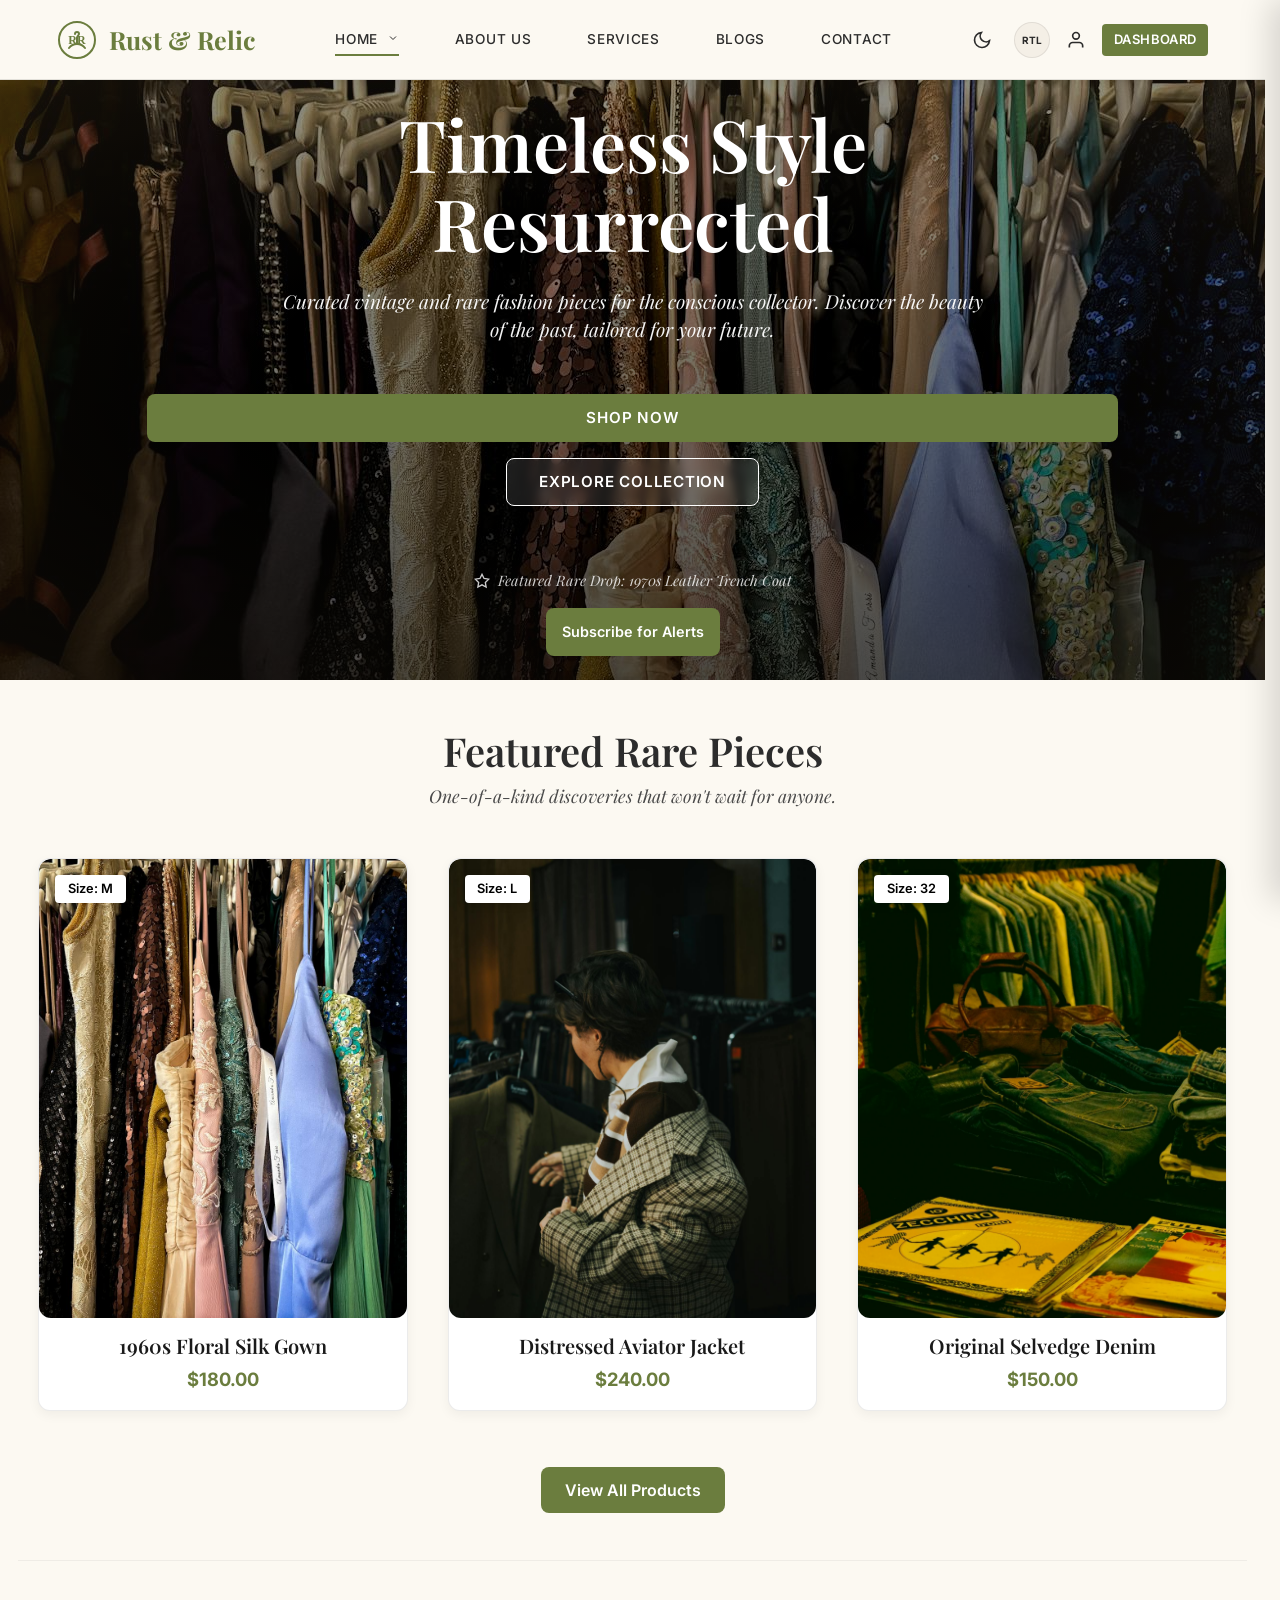
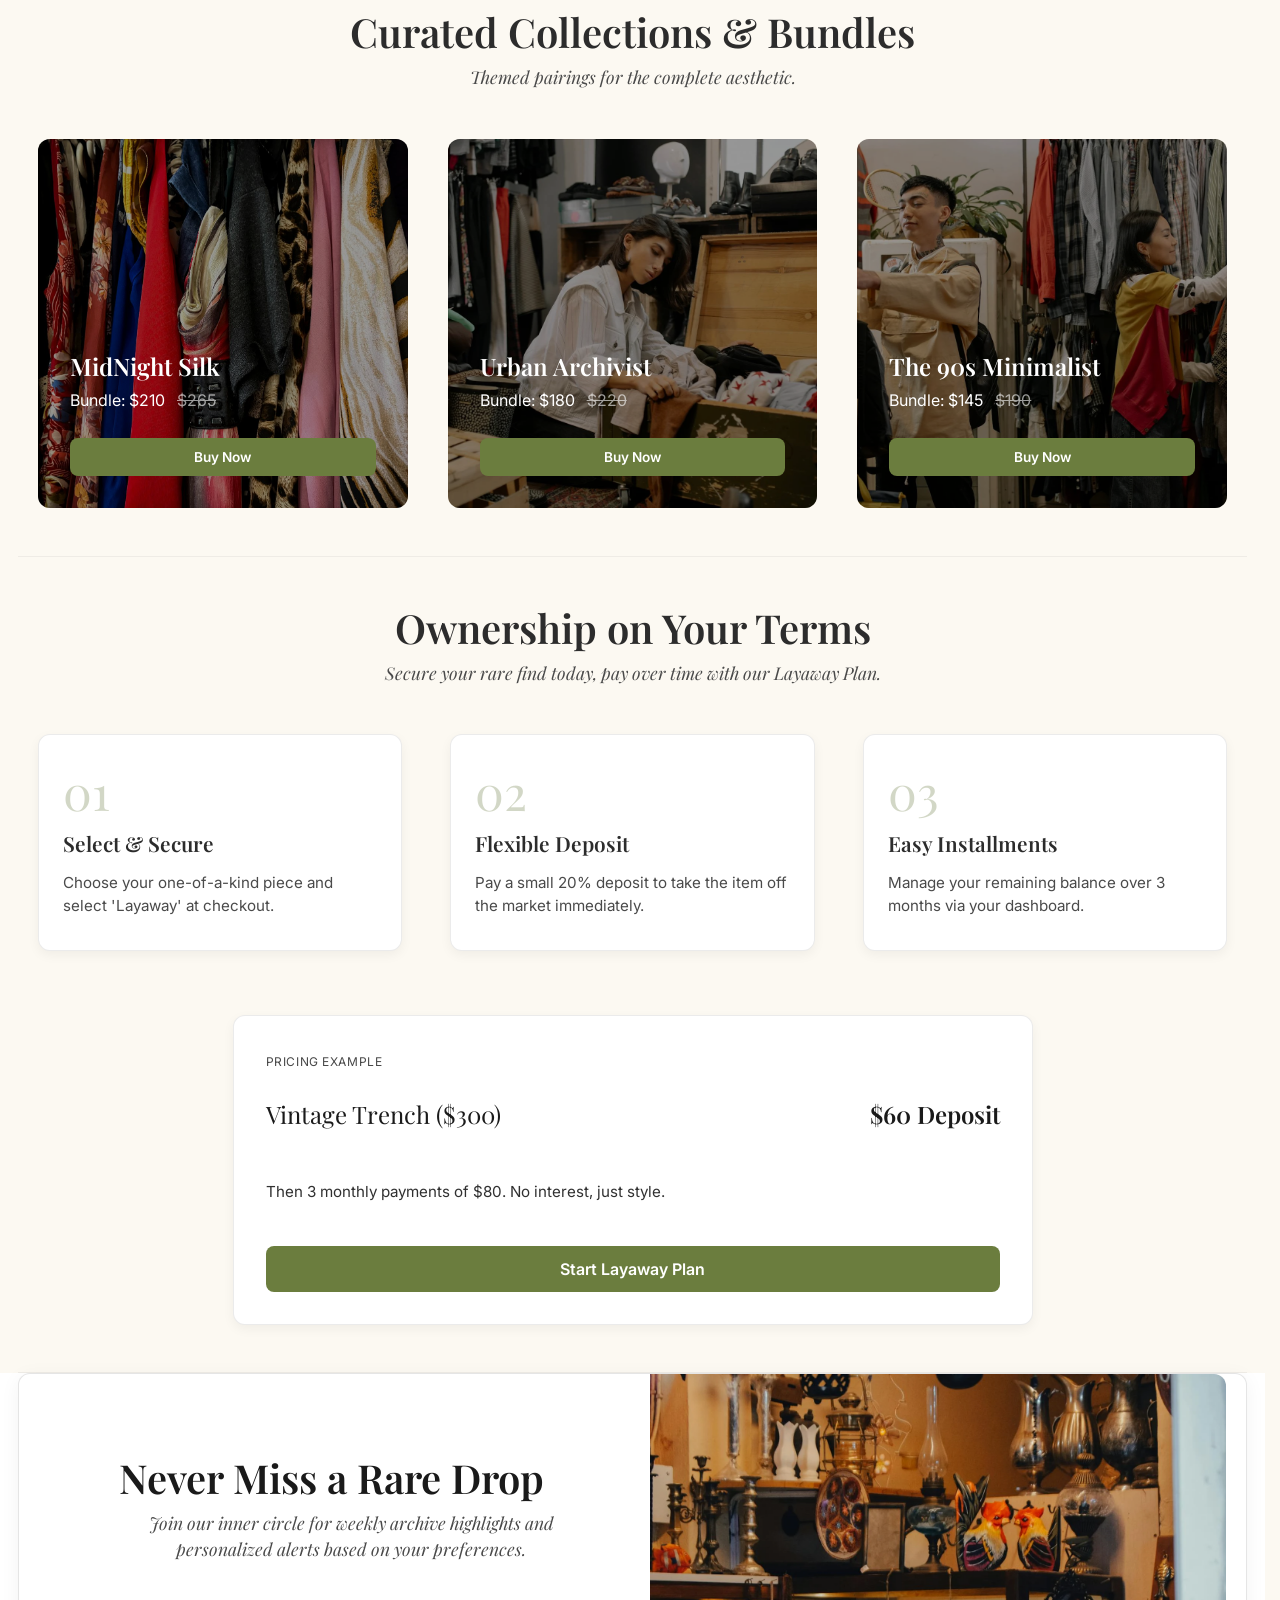
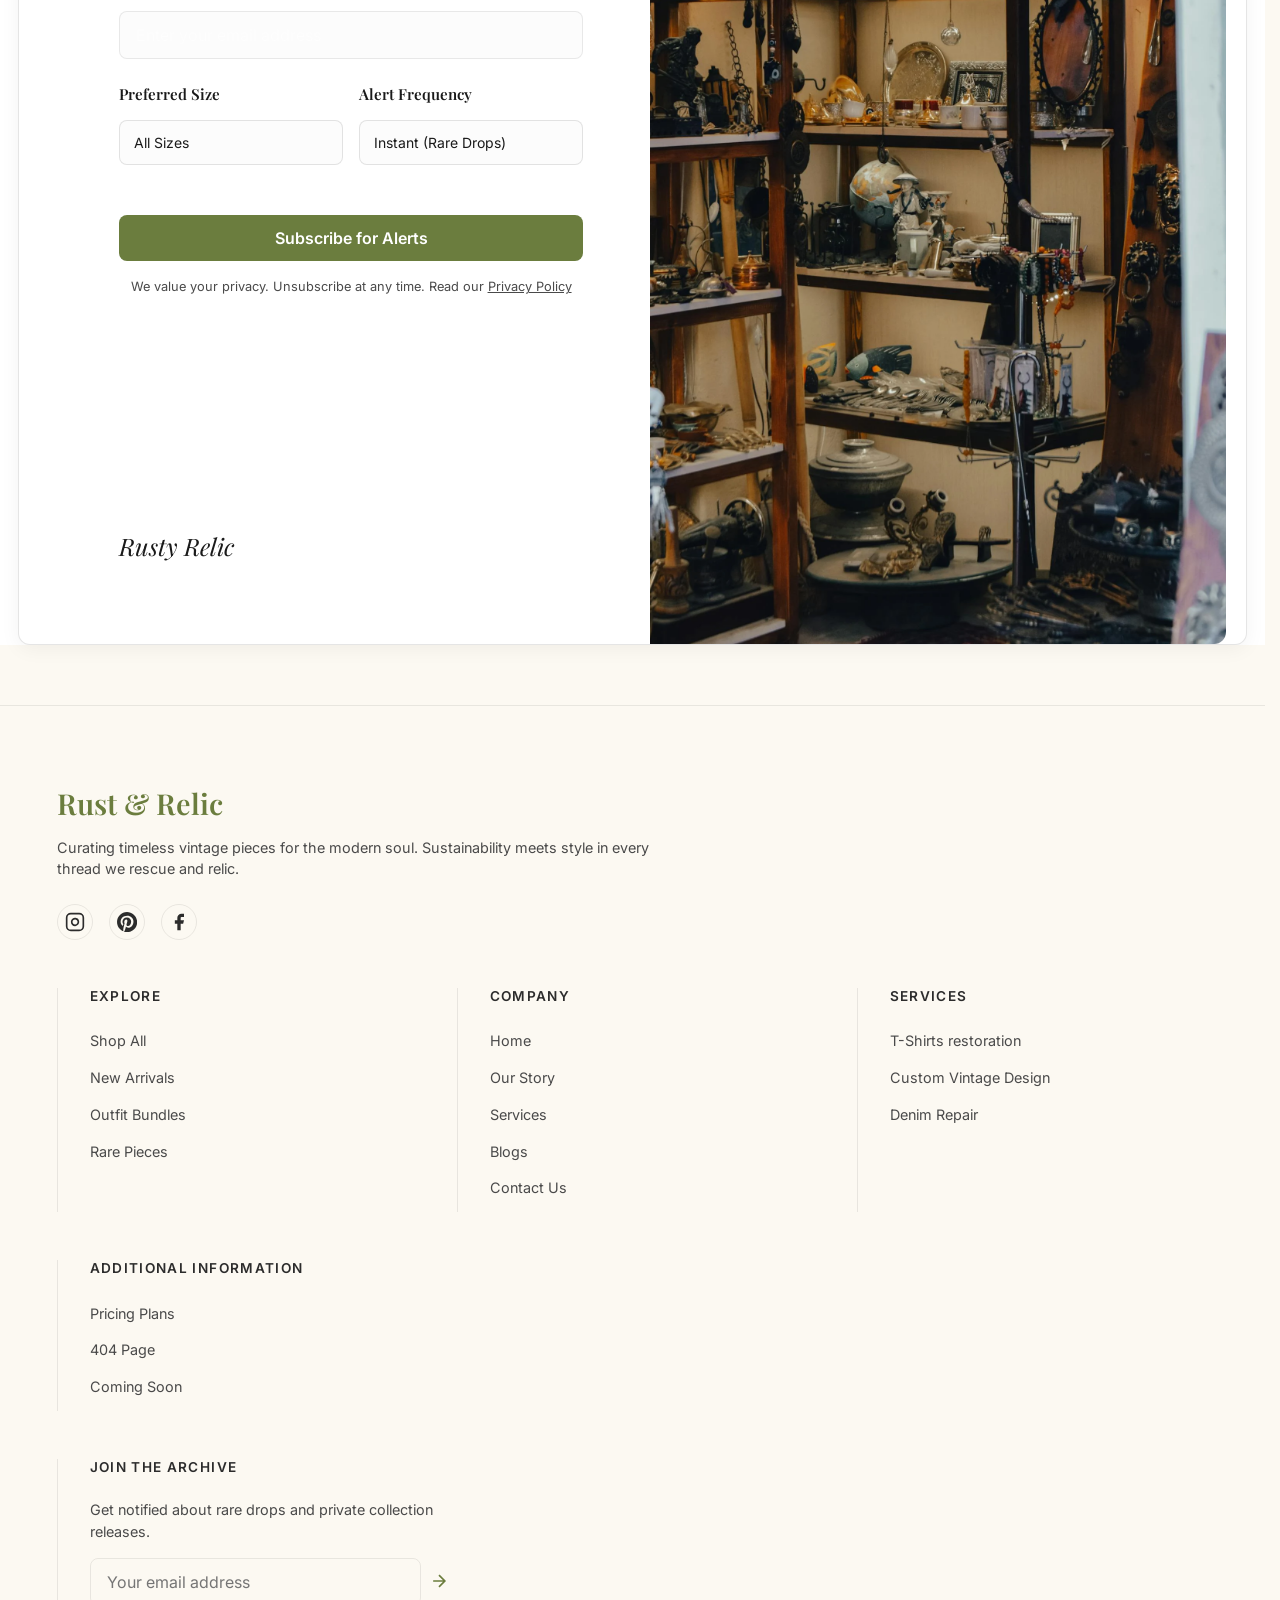
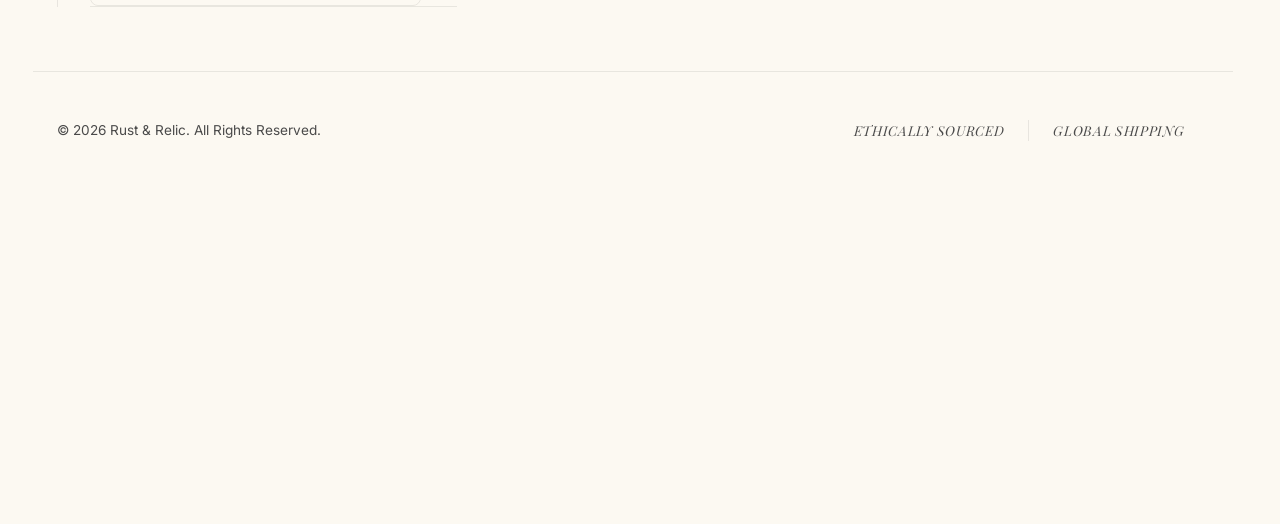
==== index.html @ 70f97ab0 "Add files via upload" ====
<!DOCTYPE html>
<html lang="en">

<head>
    <meta charset="UTF-8">
    <meta name="viewport" content="width=device-width, initial-scale=1.0">
    <title>Rust & Relic - Vintage Clothing & Thrift Store</title>
    <link rel="preconnect" href="https://fonts.googleapis.com">
    <link rel="preconnect" href="https://fonts.gstatic.com" crossorigin>
    <link
        href="https://fonts.googleapis.com/css2?family=Playfair+Display:ital,wght@0,400;0,600;0,700;1,400&family=Inter:wght@300;400;500;600&display=swap"
        rel="stylesheet">
    <link rel="stylesheet" href="css/style.css">
    <link rel="stylesheet" href="css/home.css">
    <link rel="icon" type="image/svg+xml" href="images/logo-new.svg">
</head>

<body class="home-isolated">
    <header class="site-header">
        <div class="container header-inner">
            <a href="index.html" class="logo">
                <img src="images/logo-new.svg" alt="Rust & Relic" class="nav-logo-img">
                <span class="brand-name">Rust & Relic</span>
            </a>

            <nav class="desktop-nav">
                <div class="nav-item dropdown">
                    <a href="index.html" class="nav-link active">HOME <svg class="dropdown-icon" width="12" height="12" viewBox="0 0 24 24" fill="none" stroke="currentColor" stroke-width="2"><path d="M6 9l6 6 6-6"></path></svg></a>
                    <div class="dropdown-menu">
                        <a href="./pages/home2.html" class="dropdown-item">Home 2</a>
                    </div>
                </div>
                <a href="./pages/about.html" class="nav-link">ABOUT US</a>
                <a href="./pages/services.html" class="nav-link">SERVICES</a>
                <a href="./pages/blogs.html" class="nav-link">BLOGS</a>
                <a href="./pages/contact.html" class="nav-link">CONTACT</a>
            </nav>

            <div class="header-actions">
                <button class="icon-btn theme-toggle" aria-label="Toggle Dark Mode" id="theme-toggle">
                    <svg class="moon-icon" width="20" height="20" fill="none" stroke="currentColor" stroke-width="2"
                        viewBox="0 0 24 24">
                        <path d="M21 12.79A9 9 0 1111.21 3 7 7 0 0021 12.79z"></path>
                    </svg>
                    <svg class="sun-icon" style="display:none;" width="20" height="20" fill="none" stroke="currentColor"
                        stroke-width="2" viewBox="0 0 24 24">
                        <circle cx="12" cy="12" r="5"></circle>
                        <path
                            d="M12 1v2M12 21v2M4.22 4.22l1.42 1.42M18.36 18.36l1.42 1.42M1 12h2M21 12h2M4.22 19.78l1.42-1.42M18.36 5.64l1.42-1.42">
                        </path>
                    </svg>
                </button>
                <button class="rtl-toggle" id="rtl-toggle" aria-label="Toggle RTL layout">RTL</button>
                <a href="./pages/signup.html" class="icon-btn" aria-label="Account">
                    <svg width="20" height="20" fill="none" stroke="currentColor" stroke-width="2" viewBox="0 0 24 24">
                        <path d="M20 21v-2a4 4 0 00-4-4H8a4 4 0 00-4 4v2"></path>   
                        <circle cx="12" cy="7" r="4"></circle>
                    </svg>
                </a>
                <a href="./pages/dashboard.html" class="button" aria-label="Dashboard">
                    DASHBOARD
                </a>
                <button class="hamburger-btn touch-target" aria-label="Menu" id="mobile-menu-btn">
                    <span></span>
                    <span></span>
                    <span></span>
                </button>
            </div>
        </div>

        
        <div class="nav-drawer" id="mobile-drawer">
            <div class="drawer-header">
                <button class="drawer-close" id="drawer-close-btn" aria-label="Close Menu">
                    <svg width="24" height="24" viewBox="0 0 24 24" fill="none" stroke="currentColor" stroke-width="2">
                        <line x1="18" y1="6" x2="6" y2="18"></line>
                        <line x1="6" y1="6" x2="18" y2="18"></line>
                    </svg>
                </button>
            </div>
            
            <nav class="drawer-nav">
                <div class="drawer-section">
                    <a href="index.html" class="drawer-link active">Home 1</a>
                    <a href="./pages/home2.html" class="drawer-link">Home 2</a>
                    <a href="./pages/about.html" class="drawer-link">About Page</a>
                    <a href="./pages/services.html" class="drawer-link">Services Page</a>
                    <a href="./pages/blogs.html" class="drawer-link">Blogs Page</a>
                    <a href="./pages/contact.html" class="drawer-link">Contact Page</a>
                </div>

                <div class="drawer-separator"></div>

                <div class="drawer-section">
                    <a href="./pages/signup.html" class="drawer-link drawer-auth">Signup</a>
                    <a href="./pages/dashboard.html" class="drawer-link drawer-auth">Dashboard</a>
                </div>
            </nav>
        </div>
        <div class="drawer-overlay" id="drawer-overlay"></div>
    </header>

    <main>
        <section class="hero-section" style="background-image: url('./images/1960s\ floral.jpeg');">
            <div class="hero-overlay"></div>
            <div class="container hero-content">
                    <h1 class="hero-title">Timeless Style<br>Resurrected</h1>
                <p class="hero-subtitle">Curated vintage and rare fashion pieces for the conscious collector. Discover
                    the beauty of the past, tailored for your future.</p>
                <div class="hero-buttons">
                    <a href="./pages/home2.html" class="btn btn-primary">Shop Now</a>
                    <a href="./pages/services.html" class="btn btn-secondary">Explore Collection</a>
                </div>

                <div class="featured-drop">
                    <svg width="16" height="16" fill="none" stroke="currentColor" stroke-width="2" viewBox="0 0 24 24">
                        <path
                            d="M12 2l3.09 6.26L22 9.27l-5 4.87 1.18 6.88L12 17.77l-6.18 3.25L7 14.14 2 9.27l6.91-1.01L12 2z">
                        </path>
                    </svg>
                    <span>Featured Rare Drop: 1970s Leather Trench Coat</span>
                </div>
                <button class="btn btn-secondary btn-sm mt-1" id="subscribe-alerts-btn"
                    style="margin-top: 1rem; width: auto; min-width: 160px; height: 48px;">Subscribe for Alerts</button>
            </div>
            </div>
        </section>

        <section class="featured-pieces container section-padding">
            <div class="section-header text-center">
                <h2 class="section-title">Featured Rare Pieces</h2>
                <p class="section-desc">One-of-a-kind discoveries that won't wait for anyone.</p>
            </div>

            <div class="grid cards-grid">

                <article class="product-card">
                    <div class="card-image-wrapper">
                        <img src="./images/1960s floral.jpeg" alt="1960s Floral Silk Gown" class="card-img">
                        <span class="size-badge">Size: M</span>
                    </div>
                    <div class="card-info">
                        <h3 class="card-title">1960s Floral Silk Gown</h3>
                        <p class="card-price">$180.00</p>
                    </div>
                </article>

                <article class="product-card">
                    <div class="card-image-wrapper">
                        <img src="./images/aviator jacket.jpeg" alt="Distressed Aviator Jacket" class="card-img">
                        <span class="size-badge">Size: L</span>
                    </div>
                    <div class="card-info">
                        <h3 class="card-title">Distressed Aviator Jacket</h3>
                        <p class="card-price">$240.00</p>
                    </div>
                </article>

                <article class="product-card">
                    <div class="card-image-wrapper">
                        <img src="./images/original denim.webp" alt="Original Selvedge Denim" class="card-img">
                        <span class="size-badge">Size: 32</span>
                    </div>
                    <div class="card-info">
                        <h3 class="card-title">Original Selvedge Denim</h3>
                        <p class="card-price">$150.00</p>
                    </div>
                </article>
            </div>
            <div style="margin-top: 3.5rem; display: flex; justify-content: center;">
                <a href="./pages/home2.html" class="btn btn-secondary">View All Products</a>
            </div>
        </section>

        <section class="collections-section container section-padding">
            <div class="section-header text-center">
                <h2 class="section-title">Curated Collections & Bundles</h2>
                <p class="section-desc">Themed pairings for the complete aesthetic.</p>
            </div>

            <div class="grid cards-grid">
                <article class="collection-card">
                    <img src="./images/mid night silk.jpeg" alt="Midnight Silk" class="collection-img">
                    <div class="collection-overlay">
                        <h3 class="collection-title">MidNight Silk</h3>
                        <p class="collection-price">Bundle: $210 <span class="original-price">$265</span></p>
                        <div class="collection-actions">
                            <a href="" class="btn btn-primary btn-sm">Buy Now</a>
                        </div>
                    </div>
                </article>

                <article class="collection-card">
                    <img src="./images/urban archmist.webp" alt="Urban Archivist" class="collection-img">
                    <div class="collection-overlay">
                        <h3 class="collection-title">Urban Archivist</h3>
                        <p class="collection-price">Bundle: $180 <span class="original-price">$220</span></p>
                        <div class="collection-actions">
                            <a href="#" class="btn btn-primary btn-sm">Buy Now</a>
                        </div>
                    </div>
                </article>

                <article class="collection-card">
                    <img src="./images/90s minmalist.webp" alt="The 90s Minimalist" class="collection-img">
                    <div class="collection-overlay">
                        <h3 class="collection-title">The 90s Minimalist</h3>
                        <p class="collection-price">Bundle: $145 <span class="original-price">$190</span></p>
                        <div class="collection-actions">
                            <a href="#" class="btn btn-primary btn-sm">Buy Now</a>
                        </div>
                    </div>
                </article>
            </div>
        </section>

        <section class="layaway-section container section-padding">
            <div class="section-header text-center">
                <h2 class="section-title">Ownership on Your Terms</h2>
                <p class="section-desc">Secure your rare find today, pay over time with our Layaway Plan.</p>
            </div>

            <div class="grid layaway-steps">
                <div class="step-card">
                    <div class="step-number">01</div>
                    <h3 class="step-title">Select & Secure</h3>
                    <p class="step-desc">Choose your one-of-a-kind piece and select 'Layaway' at checkout.</p>
                </div>
                <div class="step-card">
                    <div class="step-number">02</div>
                    <h3 class="step-title">Flexible Deposit</h3>
                    <p class="step-desc">Pay a small 20% deposit to take the item off the market immediately.</p>
                </div>
                <div class="step-card">
                    <div class="step-number">03</div>
                    <h3 class="step-title">Easy Installments</h3>
                    <p class="step-desc">Manage your remaining balance over 3 months via your dashboard.</p>
                </div>
            </div>

            <div class="pricing-example">
                <div class="pricing-header">
                    <span class="label">PRICING EXAMPLE</span>
                </div>
                <div class="pricing-row">
                    <span>Vintage Trench ($300)</span>
                    <span class="deposit-amount">$60 Deposit</span>
                </div>
                <div class="pricing-footer" style="margin-bottom: 2rem;">
                    Then 3 monthly payments of $80. No interest, just style.
                </div>
                <button class="btn btn-primary layaway-btn" id="start-layaway-btn">Start Layaway Plan</button>
            </div>
        </section>

        <section class="newsletter-section bg-secondary">
            <div class="container newsletter-inner">
                <div class="newsletter-content">
                    <h2 class="section-title">Never Miss a Rare Drop</h2>
                    <p class="section-desc">Join our inner circle for weekly archive highlights and personalized alerts
                        based on your preferences.</p>

                    <form class="newsletter-form">
                        <input type="email" placeholder="Enter your email address" class="form-input full-width"
                            required>

                        <div class="form-row grid-2">
                            <div class="form-group">
                                <label class="form-label">Preferred Size</label>
                                <select class="form-select">
                                    <option>All Sizes</option>
                                    <option>Small (S)</option>
                                    <option>Medium (M)</option>
                                    <option>Large (L)</option>
                                    <option>Extra Large (XL)</option>
                                </select>
                            </div>
                            <div class="form-group">
                                <label class="form-label">Alert Frequency</label>
                                <select class="form-select">
                                    <option>Instant (Rare Drops)</option>
                                    <option>Weekly Digest</option>
                                    <option>Monthly Highlights</option>
                                </select>
                            </div>
                        </div>

                        <button type="submit" class="btn btn-primary full-width">Subscribe for Alerts</button>
                        <p class="privacy-note">We value your privacy. Unsubscribe at any time. Read our <a
                                href="#">Privacy Policy</a></p>
                    </form>
                    <div class="brand-signature mt-auto">Rusty Relic</div>
                </div>
                <div class="newsletter-image">
                    <img src="./images/store interior.webp" alt="Store Interior">
                </div>
            </div>
        </section>
    </main>
    <footer class="site-footer">
        <div class="container footer-grid">
            <div class="footer-brand">
                <h2 class="footer-title">Rust & Relic</h2>
                <p class="footer-desc">Curating timeless vintage pieces for the modern soul. Sustainability meets style
                    in every thread we rescue and relic.</p>
                <div class="social-links">
                    <a href="#" class="social-icon" aria-label="Instagram">
                        <svg width="20" height="20" fill="none" stroke="currentColor" stroke-width="2"
                            viewBox="0 0 24 24">
                            <path d="M16 11.37A4 4 0 1112.63 8 4 4 0 0116 11.37z"></path>
                            <path d="M6.5 6.5h.01"></path>
                            <rect x="2" y="2" width="20" height="20" rx="5" ry="5"></rect>
                        </svg>
                    </a>
                    <a href="#" class="social-icon" aria-label="Pinterest">
                        <svg width="20" height="20" fill="currentColor" viewBox="0 0 24 24">
                            <path
                                d="M12.017 0C5.396 0 .029 5.367.029 11.987c0 5.079 3.158 9.417 7.618 11.162-.105-.949-.199-2.403.041-3.439.219-.937 1.406-5.957 1.406-5.957s-.359-.72-.359-1.781c0-1.663.967-2.911 2.168-2.911 1.024 0 1.518.769 1.518 1.688 0 1.029-.653 2.567-.992 3.992-.285 1.193.6 2.165 1.775 2.165 2.128 0 3.768-2.245 3.768-5.487 0-2.861-2.063-4.869-5.008-4.869-3.41 0-5.409 2.562-5.409 5.199 0 1.033.394 2.143.889 2.741.099.12.112.225.085.345-.09.375-.293 1.199-.334 1.363-.053.225-.172.271-.401.165-1.495-.69-2.433-2.878-2.433-4.646 0-3.776 2.748-7.252 7.951-7.252 4.182 0 7.436 2.981 7.436 6.953 0 4.156-2.617 7.502-6.255 7.502-1.221 0-2.373-.635-2.768-1.385l-.756 2.879c-.274 1.043-1.015 2.345-1.515 3.141 1.196.371 2.457.572 3.766.572 6.627 0 11.989-5.365 11.989-11.986C24 5.367 18.644 0 12.017 0z" />
                        </svg>
                    </a>
                    <a href="#" class="social-icon" aria-label="Facebook">
                        <svg width="20" height="20" fill="currentColor" viewBox="0 0 24 24">
                            <path d="M18 2h-3a5 5 0 00-5 5v3H7v4h3v8h4v-8h3l1-4h-4V7a1 1 0 011-1h3z"></path>
                        </svg>
                    </a>
                </div>
            </div>

            <div class="footer-links">
                <h3 class="footer-heading">EXPLORE</h3>
                <ul>
                    <li><a href="./pages/home2.html">Shop All</a></li>
                    <li><a href="./pages/home2.html">New Arrivals</a></li>
                    <li><a href="./pages/home2.html">Outfit Bundles</a></li>
                    <li><a href="./pages/home2.html">Rare Pieces</a></li>
                </ul>
            </div>

            <div class="footer-links">
                <h3 class="footer-heading">COMPANY</h3>
                <ul>
                    <li><a href="./index.html">Home</a></li>
                    <li><a href="./pages/about.html">Our Story</a></li>
                    <li><a href="./pages/services.html">Services</a></li>
                    <li><a href="./pages/blogs.html">Blogs</a></li>
                    <li><a href="./pages/contact.html">Contact Us</a></li>
                </ul>
            </div>
            <div class="footer-links">
                <h3 class="footer-heading">SERVICES</h3>
                <ul>
                    <li><a href="./pages/services.html">T-Shirts restoration</a></li>
                    <li><a href="./pages/services.html">Custom Vintage Design</a></li>
                    <li><a href="./pages/services.html">Denim Repair</a></li>
                </ul>
            </div>
            <div class="footer-links">
                <h3 class="footer-heading">Additional Information</h3>
                <ul>
                    <li><a href="./pages/pricing.html">Pricing Plans</a></li>
                    <li><a href="./pages/404.html">404 Page</a></li>
                    <li><a href="./pages/coming-soon.html">Coming Soon</a></li>
                </ul>
            </div>
            <div class="footer-newsletter">
                <h3 class="footer-heading">JOIN THE ARCHIVE</h3>
                <p>Get notified about rare drops and private collection releases.</p>
                <form class="simple-subscribe">
                    <input type="email" placeholder="Your email address" required>
                    <button type="submit" aria-label="Subscribe">
                        <svg width="20" height="20" fill="none" stroke="currentColor" stroke-width="2"
                            viewBox="0 0 24 24">
                            <path d="M5 12h14M12 5l7 7-7 7"></path>
                        </svg>
                    </button>
                </form>
            </div>
        </div>
        <div class="footer-bottom container">
            <p>&copy; 2026 Rust & Relic. All Rights Reserved.</p>
            <div class="footer-badges"> 
                <span>ETHICALLY SOURCED</span>
                <span>GLOBAL SHIPPING</span>
            </div>
        </div>
    </footer>
    <script src="js/main.js"></script>
</body>
</html>
---- css/style.css ----
:root {
    
    --clr-primary: #6B7D3E;
    --clr-primary-hover: #4A562B;
    --clr-accent: #6B7D3E;
    --clr-accent-hover: #5A6A34;
    
    
    --clr-bg: #FCF9F2;
    --clr-bg-alt: #F4EFE6;
    --clr-card-bg: #FFFFFF;
    --clr-card-text: #1A1A1A;
    --clr-text-main: #2C2C2C;
    --clr-text-light: #4A4A4A;
    --clr-white: #FFFFFF;
    --clr-black: #000000;
    --clr-border: rgba(0, 0, 0, 0.08);
    --clr-outline-subtle: rgba(0, 0, 0, 0.06);
    
    
    --spacing-xs: 8px;
    --spacing-sm: 16px;
    --spacing-md: 24px;
    --spacing-lg: 32px;
    --spacing-xl: 60px;
    
    
    --container-max: 1200px;
    --padding-inline: 2rem;
    --section-spacing-desktop: 60px;
    --section-spacing-mobile: 32px;
    
    
    --btn-height-desktop: 48px;
    --btn-height-mobile: 44px;
    --border-radius-sm: 8px;
    --border-radius-md: 12px;
    
    
    --font-serif: 'Playfair Display', serif;
    --font-sans: 'Inter', sans-serif;
    --line-height-main: 1.5;
    
    
    --transition-fast: 0.2s ease-in-out;
    --shadow-soft: 0 4px 12px rgba(0, 0, 0, 0.05);
    --shadow-hover: 0 8px 24px rgba(0, 0, 0, 0.1);
}

html[data-theme='dark'] {
    --clr-bg: #121212;
    --clr-bg-alt: #1A1A1A;
    --clr-card-bg: #1A1A1A;
    --clr-card-text: #F5F5F5;
    --clr-text-main: #F5F5F5;
    --clr-text-light: #A0A0A0;
    --clr-border: rgba(255, 255, 255, 0.1);
    --clr-outline-subtle: rgba(255, 255, 255, 0.05);
    --shadow-soft: 0 4px 12px rgba(0, 0, 0, 0.3);
    --shadow-hover: 0 8px 24px rgba(0, 0, 0, 0.5);
}

*,
*::before,
*::after {
    box-sizing: border-box;
    margin: 0;
    padding: 0;
}

html,
body {
    margin: 0;
    padding: 0;
    width: 100%;
    overflow-x: hidden;
}

body {
    font-family: var(--font-sans);
    background-color: var(--clr-bg);
    color: var(--clr-text-main);
    line-height: var(--line-height-main);
    font-size: 16px;
    -webkit-font-smoothing: antialiased;
    transition: background-color 0.4s ease, color 0.4s ease;
    width: 100%;
    position: relative;
    box-sizing: border-box;
}

*, *::before, *::after {
    box-sizing: inherit;
}

p {
    max-width: 600px;
    word-break: normal;
    overflow-wrap: break-word;
}

html {
    scroll-behavior: smooth;
    scrollbar-gutter: stable;
}

.left-side {

    width: 50%;
    min-height: 500px;
    background-image: url('../images/mid\ night\ silk.jpeg');
    background-size: cover;
    background-position: center;
    background-repeat: no-repeat;
    position: relative;

}

.overlay {
    position: absolute;
    top: 0%;
    left: 0;
    width: 100%;
    height: 100%;
    background: rgba(0, 0, 0, 0.05);
    color: rgb(19, 19, 19);
    display: flex;
    flex-direction: column;
    align-items: center;
    justify-content: center;
    text-align: center;
    padding: 20px;
}

.overlay h1 {

    font-size: 48px;
    margin-top: 40px;
    background-color: rgba(255, 255, 255, 0.305);
    color: rgb(34, 17, 14);
    padding: 10px 20px;
}

.right-side {
    width: 50%;
    padding: 50px;
    background-color: var(--clr-bg);
}

.toggle {
    display: flex;
    background-color: var(--clr-bg-alt);
    border-radius: 30px;
    width: 200px;
    margin-bottom: 20px;
}

.toggle button {

    flex: 1;

    border: none;

    padding: 10px;

    background: transparent;

    cursor: pointer;

    border-radius: 30px;

    font-size: 16px;

}

.toggle .active {

    background: #6b8e3a;

    color: white;

}

.hero-title {

    font-size: 50px;

    margin-bottom: 10px;

}

.subtitle {

    font-size: 18px;

    margin-bottom: 30px;

    color: #444;

}

.btn-primary {

    width: 100%;

    padding: 16px;

    border-radius: 8px;

    border: none;

    background: #6b8e3a;

    color: white;

    font-size: 18px;

    cursor: pointer;

    margin-top: 10px;

}


.terms {
    text-align: center;
    margin-top: 20px;
    color: #555;
    font-size: 14px;

}

*,
*::before,
*::after {
    box-sizing: border-box;
    margin: 0;
    padding: 0;
}

html {
    scroll-behavior: smooth;
}

h1,
h2,
h3,
h4,
h5,
h6 {
    font-family: var(--font-serif);
    font-weight: 600;
    line-height: 1.2;
    color: var(--clr-text-main);
    margin-bottom: var(--spacing-xs);
}

a {
    color: inherit;
    text-decoration: none;
    transition: color var(--transition-fast);
}

ul {
    list-style: none;
}

button {
    cursor: pointer;
    font-family: inherit;
    border: none;
    background: none;
}

input,
select {
    font-family: inherit;
    font-size: 1rem;
}

.container {
    max-width: var(--container-max);
    margin: 0 auto;
    padding: 0 var(--padding-inline);
    width: 100%;
}

.section-padding {
    padding: var(--section-spacing-desktop) 0;
}

@media (max-width: 768px) {
    .section-padding {
        padding: var(--section-spacing-mobile) 0;
    }
}


body:has(.hero-section) .section-padding,
body:has(.services-hero) .section-padding,
body:has(.blog-hero) .section-padding,
body:has(.about-hero) .section-padding,
body:has(.contact-hero) .section-padding {
    background-color: var(--clr-bg);
}

.text-center {
    text-align: center;
}

.bg-secondary {
    background-color: var(--clr-bg-alt);
}

.grid {
    display: grid;
    gap: 2rem;
}

.grid-2 {
    grid-template-columns: repeat(2, 1fr);
    gap: 1.5rem;
}

.mt-auto {
    margin-top: auto;
}

.full-width {
    width: 100%;
}

.section-title {
    font-size: 2.5rem;
    margin-bottom: 0.5rem;
}

.section-desc {
    font-size: 1.1rem;
    font-style: italic;
    color: var(--clr-text-light);
    margin: 0 auto 3rem;
    font-family: var(--font-serif);
    text-align: center;
    max-width: 600px;
}

.btn {
    display: inline-flex;
    align-items: center;
    justify-content: center;
    height: var(--btn-height-desktop);
    padding: 0 24px;
    font-weight: 600;
    text-align: center;
    border-radius: var(--border-radius-sm);
    transition: background-color var(--transition-fast), color var(--transition-fast);
    cursor: pointer;
    border: none;
    font-family: inherit;
    font-size: 1rem;
    gap: 8px;
    white-space: nowrap;
    background-color: var(--clr-primary);
    color: var(--clr-white) !important;
    text-decoration: none;
}

@media (max-width: 768px) {
    .btn {
        height: var(--btn-height-mobile);
    }
}

.btn:hover {
    background-color: var(--clr-primary-hover);
    color: var(--clr-white) !important;
    transform: none !important;
    box-shadow: none !important;
}

.btn:active {
    transform: none !important;
}

.btn-primary {
    background-color: var(--clr-primary);
    color: var(--clr-white) !important;
}

.btn-primary:hover {
    background-color: var(--clr-primary-hover);
    color: var(--clr-white) !important;
}

.btn-secondary {
    background-color: var(--clr-primary);
    color: var(--clr-white) !important;
}

.btn-secondary:hover {
    background-color: var(--clr-primary-hover);
    color: var(--clr-white) !important;
}

.btn-link {
    background: none;
    color: var(--clr-primary);
    padding: 0;
    height: auto;
    font-weight: 600;
    border-bottom: 2px solid transparent;
}

.btn-link:hover {
    border-color: var(--clr-primary);
    transform: none;
}

.btn-sm {
    height: 40px;
    padding: 8px 16px;
    font-size: 0.9rem;
}

.site-header {
    border-bottom: 1px solid var(--clr-border);
    position: sticky;
    top: 0;
    width: 100%;
    height: 80px;
    background-color: var(--clr-bg);
    opacity: 0.98;
    backdrop-filter: blur(10px);
    z-index: 2000;
    display: flex;
    align-items: center;
}


.rtl-toggle {
    width: 36px;
    height: 36px;
    border-radius: 50%;
    border: 1px solid var(--clr-border);
    background: var(--clr-bg-alt);
    color: var(--clr-text-main);
    font-size: 10px;
    font-weight: 700;
    letter-spacing: 0.03em;
    display: flex;
    align-items: center;
    justify-content: center;
    cursor: pointer;
    margin-inline-start: 6px;
    transition: background-color 0.3s ease, color 0.3s ease, transform 0.2s ease;
    flex-shrink: 0;
}

.rtl-toggle:hover {
    background: var(--clr-primary);
    color: var(--clr-white);
    border-color: var(--clr-primary);
}

html[data-theme='dark'] .rtl-toggle {
    background: rgba(255,255,255,0.08);
    color: var(--clr-text-main);
    border-color: rgba(255,255,255,0.15);
}


@media (max-width: 1024px) {
    .hide-on-mobile,
    [aria-label="Account"] {
        display: none !important;
    }
}


.nav-drawer {
    position: fixed;
    top: 0;
    right: -300px;
    width: 280px;
    height: 100vh;
    z-index: 9999;
    transition: right 0.35s cubic-bezier(0.16, 1, 0.3, 1);
    display: flex;
    flex-direction: column;
    padding: 2rem 1.5rem;
    box-shadow: -6px 0 24px rgba(0,0,0,0.12);
    overflow-y: auto;
}

html[data-theme='light'] .nav-drawer {
    background-color: #ffffff;
    color: #111111;
}
html[data-theme='dark'] .nav-drawer {
    background-color: #000000;
    color: #ffffff;
}

.nav-drawer.open {
    right: 0;
}

.drawer-close {
    background: none;
    border: none;
    font-size: 2rem;
    cursor: pointer;
    color: inherit;
    align-self: flex-end;
    line-height: 1;
    padding: 0;
}

.drawer-nav {
    display: flex;
    flex-direction: column;
    gap: 0;
    margin-top: 1.5rem;
}

.drawer-link {
    padding: 0.9rem 0;
    font-size: 1.1rem;
    font-weight: 600;
    text-decoration: none;
    color: inherit;
    border-bottom: 1px solid rgba(128,128,128,0.15);
    transition: color 0.2s;
}

.drawer-link.active {
    color: var(--clr-accent);
}

.drawer-overlay {
    position: fixed;
    inset: 0;
    background: rgba(0,0,0,0.4);
    z-index: 9998;
    display: none;
}

.drawer-overlay.active {
    display: block;
}

.header-inner {
    display: flex;
    justify-content: space-between;
    align-items: center;
    height: 100%;
}
.logo {
    display: inline-flex;
    align-items: center;
    gap: var(--spacing-xs);
    font-family: var(--font-serif);
    font-size: 1.8rem;
    font-weight: 700;
    color: var(--clr-accent);
    white-space: nowrap;
    z-index: 101;
}

@media (max-width: 1024px) {
    .brand-name {
        display: block !important;
        font-size: 1.3rem;
    }
    
    .nav-logo-img {
        height: 34px;
    }
}

.desktop-nav {
    display: flex;
    gap: 3.5rem;
    justify-content: center;
}

@media (max-width: 1024px) {
    .desktop-nav {
        display: none !important;
    }
}

.nav-link {
    font-size: 0.85rem;
    letter-spacing: 0.05em;
    font-weight: 500;
    text-transform: uppercase;
}

.nav-link.active {
    color: var(--clr-accent);
    position: relative;
}

.nav-link.active::after {
    content: '';
    position: absolute;
    bottom: -6px;
    left: 0;
    width: 100%;
    height: 2px;
    background-color: var(--clr-accent);
}

.nav-item.dropdown {
    position: relative;
    display: flex;
    align-items: center;
}

.dropdown-icon {
    margin-left: 4px;
    transition: transform 0.3s ease;
}

.nav-item.dropdown:hover .dropdown-icon,
.nav-item.dropdown.show-dropdown .dropdown-icon {
    transform: rotate(180deg);
}

.nav-item.dropdown:hover .dropdown-menu {
    opacity: 1;
    visibility: visible;
    transform: translateY(0);
}

.dropdown-menu {
    position: absolute;
    top: 100%;
    left: 50%;
    transform: translateX(-50%) translateY(10px);
    min-width: 220px;
    background-color: var(--clr-bg);
    border: 1px solid var(--clr-border);
    border-radius: 8px;
    box-shadow: 0 4px 12px rgba(0, 0, 0, 0.1);
    opacity: 0;
    visibility: hidden;
    transition: all 0.3s ease;
    z-index: 1001;
    padding: 0.5rem 0;
}

.nav-item.dropdown:hover .dropdown-menu,
.nav-item.dropdown.show-dropdown .dropdown-menu {
    opacity: 1;
    visibility: visible;
    transform: translateX(-50%) translateY(0);
}

.dropdown-item {
    display: block;
    padding: 0.8rem 1.5rem;
    color: var(--clr-text-main);
    font-size: 0.9rem;
    transition: all 0.2s ease;
}

.dropdown-item:hover {
    background: var(--gradient-primary);
    color: var(--clr-white);
    padding-left: 2rem;
}

.header-actions {
    display: flex;
    align-items: center;
    gap: 1rem;
}

.header-actions .button {
    display: inline-flex;
    align-items: center;
    justify-content: center;
    height: 32px;
    padding: 6px 12px;
    background-color: var(--clr-primary);
    color: var(--clr-white);
    font-size: 13px;
    font-weight: 600;
    text-transform: uppercase;
    letter-spacing: 0.03em;
    border-radius: 4px;
    transition: all var(--transition-fast);
}

.header-actions .button:hover {
    background-color: var(--clr-primary-hover);
}

.header-actions .button:active {
    transform: none;
}

.icon-btn {
    min-width: var(--touch-size);
    min-height: var(--touch-size);
    display: flex;
    align-items: center;
    justify-content: center;
    color: var(--clr-text-main);
    transition: all 0.3s ease;
    border-radius: 50%;
}

.icon-btn:hover {
    color: var(--clr-white) !important;
    background-color: var(--clr-primary-hover);
    transform: none !important;
}

.icon-btn-round {
    width: 40px;
    height: 40px;
    border-radius: 50%;
    background: var(--clr-white);
    color: var(--clr-black);
    display: flex;
    align-items: center;
    justify-content: center;
    box-shadow: 0 4px 10px rgba(0, 0, 0, 0.1);
    transition: all var(--transition-fast);
}

.icon-btn-round:hover {
    background: linear-gradient(135deg, var(--clr-accent), var(--clr-primary-btn));
    color: var(--clr-white);
}

html[data-theme='dark'] .moon-icon {
    display: none;
}

html[data-theme='dark'] .sun-icon {
    display: block !important;
}

.hamburger-btn {
    display: none;
    flex-direction: column;
    justify-content: space-around;
    width: 30px;
    height: 24px;
    min-width: var(--touch-size);
    min-height: var(--touch-size);
    padding: 0;
}

.hamburger-btn span {
    width: 30px;
    height: 2px;
    background-color: var(--clr-text-main);
    transition: all var(--transition-normal);
}

.hamburger-btn {
    display: none;
    flex-direction: column;
    justify-content: center;
    gap: 6px;
    width: 32px;
    height: 32px;
    background: none;
    border: none;
    padding: 0;
    cursor: pointer;
    z-index: 200;
}

@media (max-width: 1024px) {
    .hamburger-btn {
        display: flex;
    }
}

.hamburger-btn span {
    display: block;
    width: 100%;
    height: 2px;
    background-color: var(--clr-text-main);
    transition: all 0.3s ease;
}

.hero-overlay {
    position: absolute;
    inset: 0;
    background: linear-gradient(to bottom, rgba(0, 0, 0, 0.4), rgba(0, 0, 0, 0.7));
    z-index: 1;
}

.hero-content {
    position: relative;
    z-index: 10;
    color: var(--clr-white);
    max-width: 800px;
}

@media (max-width: 1024px) {
    .header-inner {
        padding: 0 1rem;
    }

    .hero-content {
        text-align: center;
        margin: 0 auto;
    }

    .hero-buttons {
        justify-content: center;
    }
}

.limited-badge {
    display: inline-block;
    background-color: #b05e3f;
    color: white;
    padding: 0.4rem 1rem;
    border-radius: 20px;
    font-size: 0.8rem;
    letter-spacing: 0.05em;
    text-transform: uppercase;
    margin-bottom: 2rem;
}

.hero-title {
    font-size: 4.5rem;
    color: var(--clr-white);
    margin-bottom: 1.5rem;
    line-height: 1.1;
}


@media (max-width: 1024px) {
    .hero-section, .services-hero, .about-hero, .contact-hero {
        min-height: 80vh;
    }
    
    .hero-title, .services-hero-title, .blog-title, .about-title, .contact-title {
        font-size: 3.5rem;
    }
}

@media (max-width: 768px) {
    .hero-section, .services-hero, .about-hero, .contact-hero {
        min-height: 80vh;
        display: flex;
        align-items: center;
        justify-content: center;
    }
    
    .hero-title, .services-hero-title, .blog-title, .about-title, .contact-title {
        font-size: 2.2rem;
        text-align: center;
        line-height: 1.2;
    }

    .hero-content {
        padding: 2rem 1.5rem;
        text-align: center;
    }
}

.hero-subtitle {
    font-size: 1.2rem;
    color: rgba(255, 255, 255, 0.95);
    margin: 0 auto 2.5rem;
    max-width: 700px;
    font-style: italic;
    font-family: var(--font-serif);
    text-align: center;
}

.hero-buttons {
    display: flex;
    gap: 16px;
    justify-content: center;
    margin-bottom: 4rem;
    flex-wrap: wrap;
}

.hero-buttons .btn {
    min-width: 160px;
    height: 48px;
    padding: 0 32px;
    font-size: 0.95rem;
    border-radius: var(--border-radius-sm);
    display: inline-flex;
    align-items: center;
    justify-content: center;
    font-weight: 600;
    text-transform: uppercase;
    letter-spacing: 0.05em;
}

.hero-buttons .btn-secondary {
    background-color: rgba(255, 255, 255, 0.1);
    color: white;
    border: 1px solid white;
    backdrop-filter: blur(5px);
}

.hero-buttons .btn-secondary:hover {
    background-color: var(--clr-primary);
    border-color: var(--clr-primary);
    color: white;
}

#subscribe-alerts-btn {
    background-color: var(--clr-primary);
    color: white;
    border: none;
    font-weight: 600;
    transition: all 0.3s ease;
}

#subscribe-alerts-btn:hover {
    background-color: var(--clr-primary-hover);
}

.featured-drop {
    display: flex;
    align-items: center;
    justify-content: center;
    gap: 0.5rem;
    font-size: 0.9rem;
    color: rgba(255, 255, 255, 0.8);
    font-family: var(--font-serif);
    font-style: italic;
}

.cards-grid, .services-grid, .blog-grid, .editorial-grid {
    display: grid;
    grid-template-columns: repeat(auto-fit, minmax(300px, 1fr));
    gap: 2.5rem;
}

@media (max-width: 1024px) {
    .cards-grid, .services-grid, .blog-grid, .editorial-grid {
        grid-template-columns: 1fr !important;
        gap: 2rem !important;
    }
}

.product-card {
    background-color: var(--clr-card-bg);
    color: var(--clr-card-text);
    border-radius: var(--border-radius-md);
    overflow: hidden;
    box-shadow: var(--shadow-soft);
    transition: background-color var(--transition-fast);
    border: 1px solid var(--clr-border);
}

.product-card:hover {
    box-shadow: none;
}

html[data-theme='dark'] .product-card {
    border-color: var(--clr-accent);
}

.card-image-wrapper {
    position: relative;
    border-radius: var(--border-radius-md);
    overflow: hidden;
    aspect-ratio: 4/5;
    background-color: var(--clr-bg-alt);
}

.card-img {
    width: 100%;
    height: 100%;
    object-fit: cover;
    transition: transform 0.4s ease;
}

.product-card:hover .card-img {
    transform: none;
}

.size-badge {
    position: absolute;
    top: 1rem;
    left: 1rem;
    background-color: var(--clr-white);
    color: var(--clr-black);
    padding: 0.3rem 0.8rem;
    font-size: 0.8rem;
    font-weight: 600;
    border-radius: 4px;
    box-shadow: 0 2px 8px rgba(0, 0, 0, 0.15);
    z-index: 10;
}

.wishlist-btn {
    position: absolute;
    top: 10px;
    right: 10px;
    background-color:white;
    border: none;
    padding: 5px;
    cursor: pointer;
    width: 36px;
    height: 36px;
    display: flex;
    align-items: center;
    justify-content: center;
    border-radius: 50%;
    box-shadow: 0 2px 5px rgba(0, 0, 0, 0.1);
    transition: all 0.3s ease;
    color: #333;
}

.heart-icon {
    stroke: currentColor;
    transition: all 0.3s ease;
}

.wishlist-btn:hover {
    color: var(--clr-accent);
}

.wishlist-btn.active .heart-icon,
.wishlist-btn.active .heart-icon path {
    fill:#ef4444 !important;
    stroke: #ef4444 !important;
}

.wishlist-btn:active {
    transform: scale(0.9);
}

.wishlist-btn.pop {
    animation: pop 0.3s cubic-bezier(0.175, 0.885, 0.32, 1.275);
}

@keyframes pop {
    50% {
        transform: scale(1.4);
    }
}

.card-info {
    padding: var(--spacing-sm) 0;
    text-align: center;
    display: flex;
    flex-direction: column;
    align-items: center;
    justify-content: center;
}

.card-title {
    font-size: 1.25rem;
    font-family: var(--font-serif);
    color: var(--clr-card-text);
    margin-bottom: 0.5rem;
}

.card-price {
    font-size: 1.15rem;
    font-weight: 700;
    color: var(--clr-primary);
}

.card-info h1,
.card-info h2,
.card-info h3,
.card-info h4,
.card-info h5,
.card-info h6 {
    color: var(--clr-card-text);
}

.collection-img {
    width: 100%;
    height: 100%;
    object-fit: cover;
}

.collection-overlay {
    position: absolute;
    inset: 0;
    background: rgba(0, 0, 0, 0.4);
    padding: var(--spacing-lg);
    color: var(--clr-white);
    display: flex;
    flex-direction: column;
    justify-content: flex-end;
    transition: background-color var(--transition-fast);
}

.collection-card:hover .collection-overlay {
    background: rgba(0, 0, 0, 0.5);
}

.collection-title {
    font-size: 1.5rem;
    color: var(--clr-white);
    margin-bottom: 0.5rem;
}

.collection-price {
    font-size: 1rem;
    margin-bottom: 1rem;
}

.original-price {
    text-decoration: line-through;
    opacity: 0.6;
    margin-left: 0.5rem;
}

.collection-actions {
    display: flex;
    align-items: center;
    gap: 12px;
}

.collection-actions .btn {
    height: 38px;
    padding: 0 16px;
    font-size: 0.85rem;
    min-width: 110px;
}

.step-number {
    font-family: var(--font-serif);
    font-size: 3rem;
    color: rgba(107, 122, 66, 0.3);
    margin-bottom: 1rem;
    line-height: 1;
}

.step-title {
    font-size: 1.3rem;
    margin-bottom: 1rem;
}

.step-desc {
    color: var(--clr-text-light);
    font-size: 0.95rem;
}

.pricing-header {
    margin-bottom: 1.5rem;
}

.pricing-header .label {
    font-size: 0.75rem;
    letter-spacing: 0.05em;
    text-transform: uppercase;
    opacity: 0.8;
}

.pricing-row {
    display: flex;
    justify-content: space-between;
    align-items: center;
    font-family: var(--font-serif);
    font-size: 1.5rem;
    margin-bottom: 1.5rem;
}

.deposit-amount {
    font-weight: 600;
}

.pricing-footer {
    border-top: 1px solid rgba(255, 255, 255, 0.1);
    padding-top: 1.5rem;
    font-size: 0.95rem;
    opacity: 0.9;
}

.newsletter-section {
    position: relative;
    background-color: var(--clr-bg); 
}

.newsletter-inner {
    display: grid;
    grid-template-columns: 1fr 1fr;
    gap: 4rem;
    padding-inline: 0;
    position: relative;
    border-radius: 12px;
}

.newsletter-content {
    position: relative;
    z-index: 2;
    padding: 5rem 2rem 5rem 5rem;
    display: flex;
    flex-direction: column;
}


html[data-theme='light'] .newsletter-section {
    background-color: #ffffff !important;
}

html[data-theme='dark'] .newsletter-section {
    background-color: #0c0c0c !important;
}

html[data-theme='light'] .newsletter-inner {
    background-color: #ffffff;
    color: #1a1a1a;
    border: 1px solid rgba(0, 0, 0, 0.1);
    box-shadow: 0 4px 20px rgba(0, 0, 0, 0.05);
}

html[data-theme='dark'] .newsletter-inner {
    background-color: #1a1a1a;
    color: #ffffff;
    border: 1px solid rgba(107, 125, 62, 0.3);
    box-shadow: 0 8px 30px rgba(0, 0, 0, 0.6);
}

html[data-theme='light'] .newsletter-inner h1,
html[data-theme='light'] .newsletter-inner h2,
html[data-theme='light'] .newsletter-inner h3,
html[data-theme='light'] .newsletter-inner h4,
html[data-theme='light'] .newsletter-inner h5,
html[data-theme='light'] .newsletter-inner h6 {
    color: #1a1a1a !important;
}

html[data-theme='dark'] .newsletter-inner h1,
html[data-theme='dark'] .newsletter-inner h2,
html[data-theme='dark'] .newsletter-inner h3,
html[data-theme='dark'] .newsletter-inner h4,
html[data-theme='dark'] .newsletter-inner h5,
html[data-theme='dark'] .newsletter-inner h6 {
    color: #ffffff !important;
}

.newsletter-content .section-title {
    text-align: left;
}

html[data-theme='light'] .newsletter-content .section-desc {
    color: #4a4a4a !important;
}

html[data-theme='dark'] .newsletter-content .section-desc {
    color: rgba(255, 255, 255, 0.8) !important;
}

.newsletter-form {
    margin-bottom: 3rem;
}

.form-group {
    display: flex;
    flex-direction: column;
    gap: 0.5rem;
    margin-bottom: 1.5rem;
}

html[data-theme='light'] .form-label {
    color: #1a1a1a !important;
}

html[data-theme='dark'] .form-label {
    color: #ffffff !important;
}

.form-input,
.form-select {
    padding: 1rem 1.2rem;
    border-radius: 8px;
    margin-bottom: 1.5rem;
    transition: all var(--transition-fast);
    width: 100%;
}

html[data-theme='light'] .form-input,
html[data-theme='light'] .form-select {
    border: 1px solid rgba(0, 0, 0, 0.1);
    background-color: #fcfcfc;
    color: #1a1a1a !important;
}

html[data-theme='dark'] .form-input,
html[data-theme='dark'] .form-select {
    border: 1px solid rgba(255, 255, 255, 0.15);
    background-color: #121212;
    color: #ffffff !important;
}

html[data-theme='light'] .form-select option {
    color: #1a1a1a;
    background-color: #ffffff;
}

html[data-theme='dark'] .form-select option {
    color: #ffffff;
    background-color: #1a1a1a;
}

.form-input::placeholder {
    color: rgba(255, 255, 255, 0.6);
}

.form-input:focus,
.form-select:focus {
    outline: none;
    border-color: var(--clr-accent);
    background-color: rgba(255, 255, 255, 0.1);
}

.privacy-note {
    font-size: 0.8rem;
    color: var(--clr-text-light);
    margin-top: 1rem;
    text-align: center;
}

.privacy-note a {
    text-decoration: underline;
}

.brand-signature {
    font-family: var(--font-serif);
    font-style: italic;
    font-size: 1.5rem;
}

.newsletter-image {
    height: 100%;
}

.newsletter-image img {
    height: 100%;
    width: 100%;
    object-fit: cover;
    border-top-right-radius: 12px;
    border-bottom-right-radius: 12px;
}

.site-footer {
    background-color: var(--clr-bg);
    color: var(--clr-text-main);
    padding-top: 5rem;
    padding-bottom: 2rem;
    border-top: 1px solid var(--clr-border);
    margin-top: 60px;
}

html[data-theme='dark'] .site-footer {
    background-color: var(--clr-bg);
}

.footer-grid {
    display: grid;
    grid-template-columns: 2fr 1fr 1fr 1fr 1fr 2fr;
    gap: 2rem;
    margin-bottom: 4rem;
}

.footer-brand {
    padding-right: 2rem;
}

.footer-title {
    font-size: 1.8rem;
    margin-bottom: 1rem;
    color: var(--clr-accent);
}

.footer-desc {
    font-size: 0.9rem;
    color: var(--clr-text-light);
    margin-bottom: 1.5rem;
}

.social-links {
    display: flex;
    gap: 1rem;
}

.social-icon {
    display: flex;
    align-items: center;
    justify-content: center;
    width: 36px;
    height: 36px;
    border: 1px solid var(--clr-border);
    border-radius: 50%;
    transition: all 0.3s ease;
}

.social-icon:hover {
    color: var(--clr-white);
    background-color: var(--clr-accent);
    border-color: var(--clr-accent);
}

.footer-heading {
    font-family: var(--font-sans);
    font-size: 0.85rem;
    letter-spacing: 0.1em;
    text-transform: uppercase;
    font-weight: 600;
    margin-bottom: 1.5rem;
}

.footer-links {
    border-left: 1px solid var(--clr-border);
    padding-left: 2rem;
}

.address {
    padding-left: 2rem;
    border-left: 1px solid var(--clr-border);
}

.address p {
    font-size: 0.9rem;
    line-height: 1.6;
    color: var(--clr-text-light);
}

.footer-links ul li {
    margin-bottom: 0.8rem;
}

.footer-links a {
    font-size: 0.9rem;
    color: var(--clr-text-light);
    transition: all 0.25s ease;
    position: relative;
    display: inline-block;
}

.footer-links a:hover {
    color: var(--clr-accent);
}

.footer-newsletter {
    border-left: 1px solid var(--clr-border);
    padding-left: 2rem;
}

.footer-newsletter p {
    font-size: 0.9rem;
    color: var(--clr-text-light);
    margin-bottom: 1rem;
}

.simple-subscribe {
    display: flex;
    border-bottom: 1px solid var(--clr-border);
}

.simple-subscribe input {
    background: transparent;
    border: none;
    padding: 0.5rem 0;
    flex-grow: 1;
    font-size: 0.9rem;
}

.simple-subscribe input:focus {
    outline: none;
}

.simple-subscribe button {
    padding: 0.5rem;
    color: var(--clr-accent);
    transition: all 0.3s ease;
}

.simple-subscribe button:hover {
    color: var(--clr-accent-hover);
}

.footer-bottom {
    display: flex;
    justify-content: space-between;
    align-items: center;
    padding-block: 3rem;
    border-top: 1px solid var(--clr-border);
    font-size: 0.85rem;
    color: var(--clr-text-light);
}

.footer-badges {
    display: flex;
    gap: 0;
    font-family: var(--font-serif);
    font-style: italic;
    letter-spacing: 0.05em;
    text-transform: uppercase;
}

.footer-badges span {
    padding: 0 1.5rem;
    border-left: 1px solid var(--clr-border);
}

.footer-badges span:first-child {
    border-left: none;
    padding-left: 0;
}

.shop-hero {
    display: flex;
    min-height: 70vh;
    background-color: var(--clr-bg);
}

.shop-hero-image {
    flex: 1;
    position: relative;
    overflow: hidden;
}

.shop-hero-image img {
    position: absolute;
    inset: 0;
    width: 100%;
    height: 100%;
    object-fit: cover;
    clip-path: polygon(0 0, 100% 0, 80% 100%, 0% 100%);
}

.shop-hero-content {
    flex: 1;
    padding: 6rem 4rem;
    display: flex;
    flex-direction: column;
    justify-content: center;
}

.sub-heading {
    font-family: var(--font-serif);
    font-style: italic;
    color: var(--clr-accent);
    font-size: 1.1rem;
    margin-bottom: 1rem;
}

.shop-hero-title {
    font-size: 3.5rem;
    margin-bottom: 1.5rem;
}

.shop-hero-desc {
    color: var(--clr-text-light);
    margin-bottom: 2.5rem;
    max-width: 500px;
}

.quick-size-filter {
    margin-bottom: 2.5rem;
}

.quick-size-label {
    display: block;
    font-size: 0.9rem;
    color: var(--clr-text-light);
    margin-bottom: 0.8rem;
}

.size-buttons {
    display: flex;
    gap: 0.5rem;
    flex-wrap: wrap;
}

.size-btn {
    width: 44px;
    height: 44px;
    border-radius: 50%;
    border: 1px solid var(--clr-border);
    display: flex;
    align-items: center;
    justify-content: center;
    font-size: 0.9rem;
    color: var(--clr-text-main);
    background-color: transparent;
    transition: all 0.3s ease;
}

.size-btn:hover {
    border-color: var(--clr-accent);
    color: var(--clr-white);
    background-color: var(--clr-accent);
    transform: scale(1.08);
    box-shadow: 0 3px 10px rgba(107, 122, 66, 0.25);
}

.new-arrival-banner {
    margin-top: 3rem;
    display: flex;
    align-items: center;
    gap: 1rem;
    font-size: 0.9rem;
    padding: 1rem;
    background-color: var(--clr-bg-alt);
    border-radius: 4px;
    max-width: max-content;
}

.badge {
    padding: 0.3rem 0.6rem;
    font-size: 0.75rem;
    font-weight: 600;
    text-transform: uppercase;
    color: var(--clr-white);
    border-radius: 2px;
}

.bg-rust {
    background-color: #b05e3f;
}

.bg-accent {
    background-color: var(--clr-accent);
}

.position-absolute {
    position: absolute;
    top: 1rem;
    left: 1rem;
    z-index: 10;
}

.shop-layout {
    grid-template-columns: 250px 1fr;
    align-items: start;
    gap: 3rem;
}

.shop-sidebar {
    position: sticky;
    top: 100px;
}

.sidebar-title {
    font-size: 1.8rem;
    padding-bottom: 1rem;
    border-bottom: 2px solid var(--clr-accent);
    margin-bottom: 2rem;
}

.filter-group {
    margin-bottom: 2.5rem;
}

.filter-heading {
    font-size: 1.1rem;
    margin-bottom: 1rem;
}

.checkbox-label {
    display: flex;
    align-items: center;
    gap: 1rem;
    margin-bottom: 0.8rem;
    cursor: pointer;
    font-size: 0.95rem;
    color: var(--clr-text-light);
}

.range-slider {
    padding-top: 1rem;
}

.slider {
    -webkit-appearance: none;
    appearance: none;
    width: 100%;
    height: 4px;
    background: var(--clr-border);
    border-radius: 2px;
    outline: none;
    margin-bottom: 1rem;
}

.slider::-webkit-slider-thumb {
    -webkit-appearance: none;
    appearance: none;
    width: 16px;
    height: 16px;
    border-radius: 50%;
    background: var(--clr-accent);
    cursor: pointer;
}

.range-labels {
    display: flex;
    justify-content: space-between;
    font-size: 0.85rem;
    font-weight: 600;
}

.toggle-label {
    display: flex;
    align-items: center;
    cursor: pointer;
}

.toggle-input {
    display: none;
}

.toggle-slider {
    width: 44px;
    height: 24px;
    background-color: var(--clr-border);
    border-radius: 24px;
    position: relative;
    transition: background-color var(--transition-fast);
    margin-right: 1rem;
}

.toggle-slider::after {
    content: '';
    position: absolute;
    top: 2px;
    left: 2px;
    width: 20px;
    height: 20px;
    background-color: var(--clr-white);
    border-radius: 50%;
    transition: transform var(--transition-fast);
}

.toggle-input:checked+.toggle-slider {
    background-color: var(--clr-accent);
}

.toggle-input:checked+.toggle-slider::after {
    transform: translateX(20px);
}

.shop-top-bar {
    display: flex;
    justify-content: space-between;
    align-items: center;
    margin-bottom: 2rem;
    padding-bottom: 1rem;
    border-bottom: 1px solid var(--clr-border);
}

.item-count {
    font-size: 0.95rem;
    color: var(--clr-text-light);
}

.shop-controls {
    display: flex;
    align-items: center;
    gap: 1rem;
}

.sort-select {
    padding: 0.5rem 1rem;
    border: 1px solid var(--clr-border);
    background-color: transparent;
    border-radius: 4px;
    min-height: 44px;
}

.filter-toggle-btn {
    display: none;
    gap: 0.5rem;
}

.view-toggles {
    display: flex;
    border: 1px solid var(--clr-border);
    border-radius: 4px;
}

.view-btn {
    padding: 0.5rem;
    display: flex;
    align-items: center;
    justify-content: center;
    color: var(--clr-text-light);
    min-height: 44px;
    width: 44px;
}

.view-btn.active {
    color: var(--clr-accent);
    background-color: var(--clr-bg-alt);
}

.product-grid {
    display: grid;
    grid-template-columns: repeat(3, 1fr);
    gap: 2rem;
}

.shop-card-info {
    text-align: left;
    padding-inline: 0.5rem;
}

.card-meta {
    display: flex;
    justify-content: space-between;
    font-size: 0.8rem;
    color: var(--clr-text-light);
    margin-bottom: 0.5rem;
}

.hover-actions {
    position: absolute;
    top: 50%;
    left: 50%;
    transform: translate(-50%, -50%);
    display: flex;
    gap: 1rem;
    opacity: 0;
    transition: opacity var(--transition-fast);
    z-index: 20;
}

.product-card:hover .hover-actions {
    opacity: 1;
}

.product-card:hover .card-image-wrapper::after {
    content: '';
    position: absolute;
    inset: 0;
    background: rgba(0, 0, 0, 0.2);
    z-index: 10;
}

.card-footer {
    display: flex;
    justify-content: space-between;
    align-items: center;
    margin-top: 1rem;
}

.price {
    font-weight: 600;
    font-size: 1.2rem;
    color: var(--clr-accent);
}

.skeleton-card {
    background: var(--clr-bg-alt);
    border-radius: 8px;
    aspect-ratio: 3/4;
    opacity: 0.5;
}

.bundle-card {
    background: var(--clr-bg);
    border: 1px solid var(--clr-border);
    border-radius: 8px;
    overflow: hidden;
}

.split-image-container {
    display: flex;
    height: 350px;
    position: relative;
    border-bottom: 3px solid var(--clr-bg);
}

.split-img {
    width: 50%;
    object-fit: cover;
}

.split-img.left {
    border-right: 1.5px solid var(--clr-bg);
}

.split-img.right {
    border-left: 1.5px solid var(--clr-bg);
}

.bundle-info {
    padding: 2rem;
    text-align: center;
    background: var(--clr-bg-alt);
}

.bundle-title {
    font-size: 1.4rem;
    margin-bottom: 0.5rem;
}

.bundle-items {
    font-size: 0.9rem;
    color: var(--clr-text-light);
    margin-bottom: 1.5rem;
}

.bundle-pricing {
    margin-bottom: 1.5rem;
}

.bundle-pricing .original-price {
    font-size: 1.1rem;
    margin-right: 1rem;
}

.bundle-pricing .sale-price {
    font-size: 1.8rem;
    font-family: var(--font-serif);
    font-weight: 700;
    color: #b05e3f;
}

.rare-piece-banner {
    background: linear-gradient(135deg, #455227 0%, #1a2507 100%);
    color: var(--clr-white);
    border-radius: 20px;
    overflow: visible;
    display: flex;
    box-shadow: 0 25px 50px -12px rgba(0, 0, 0, 0.5);
    border: 1px solid rgba(255, 255, 255, 0.1);
    position: relative;
    z-index: 10;
}

.banner-icon-bg {
    flex: 0 0 280px;
    background: rgba(0, 0, 0, 0.2);
    display: flex;
    align-items: center;
    justify-content: center;
    border-top-left-radius: 20px;
    border-bottom-left-radius: 20px;
}

.bell-icon-wrapper {
    width: 100px;
    height: 100px;
    border-radius: 50%;
    background: rgba(255, 255, 255, 0.1);
    border: 1px solid rgba(255, 255, 255, 0.3);
    display: flex;
    align-items: center;
    justify-content: center;
    animation: pulseIcon 2s infinite ease-in-out;
}

@keyframes pulseIcon {
    0% { transform: scale(1); box-shadow: 0 0 0 0 rgba(255, 255, 255, 0.4); }
    70% { transform: scale(1.05); box-shadow: 0 0 0 15px rgba(255, 255, 255, 0); }
    100% { transform: scale(1); box-shadow: 0 0 0 0 rgba(255, 255, 255, 0); }
}

.banner-content {
    flex: 1;
    padding: 3rem 4rem;
    display: flex;
    flex-direction: column;
    justify-content: center;
    align-items: center;
    text-align: center;
    overflow: visible;
}

.banner-title {
    font-size: 2.8rem;
    font-weight: 800;
    letter-spacing: -0.02em;
    color: var(--clr-white);
    margin-bottom: 0.75rem;
}

.banner-desc {
    font-size: 1.1rem;
    opacity: 0.9;
    max-width: 600px;
    margin-bottom: 2rem;
}

.inline-alert-form {
    display: flex;
    gap: 1rem;
    margin-bottom: 1.5rem;
    width: 100%;
    max-width: 600px;
    justify-content: center;
}

.outline-input {
    background: rgba(255, 255, 255, 0.1) !important;
    backdrop-filter: blur(12px);
    border: 1px solid rgba(255, 255, 255, 0.25) !important;
    color: var(--clr-white) !important;
    padding: 0 20px;
    height: 52px;
    border-radius: 12px;
    transition: all 0.3s ease;
}

.outline-input:hover {
    background: rgba(255, 255, 255, 0.15) !important;
    border-color: rgba(255, 255, 255, 0.45) !important;
}

.outline-input:focus {
    background: rgba(255, 255, 255, 0.2) !important;
    border-color: var(--clr-white) !important;
    box-shadow: 0 0 0 4px rgba(255, 255, 255, 0.1);
}

.outline-input option {
    color: var(--clr-black);
}

.border-btn {
    background-color: #1a2507 !important;
    color: var(--clr-white) !important;
    border: 1px solid rgba(255, 255, 255, 0.2);
    padding: 0 32px;
    height: 52px;
    border-radius: 12px;
    font-weight: 700;
}

.border-btn:hover {
    background-color: #0d1303 !important;
    border-color: rgba(255, 255, 255, 0.5);
    transform: translateY(-2px);
}

.banner-footer {
    display: flex;
    gap: 2rem;
    font-size: 0.9rem;
    opacity: 0.9;
    justify-content: center;
    text-align: center;
}

.layaway-link {
    text-decoration: underline;
    font-weight: 600;
}

@media (max-width: 992px) {
    .rare-piece-banner {
        flex-direction: column;
        text-align: center;
        overflow: visible;
    }

    .banner-icon-bg {
        flex: 0 0 150px;
        width: 100%;
        background-color: var(--clr-accent-hover);
    }

    .bell-icon-wrapper {
        width: 80px;
        height: 80px;
    }

    .banner-content {
        padding: 3rem 1.5rem;
    }

    .inline-alert-form {
        flex-direction: column;
        align-items: center;
        width: 100%;
        max-width: 400px;
        margin-inline: auto;
    }

    .outline-input, .inline-alert-form .btn {
        width: 100% !important;
    }

    .banner-footer {
        flex-direction: column;
        gap: 0.5rem;
    }
}

.mission-vision-grid {
    display: grid;
    grid-template-columns: 1fr 1fr;
    gap: 3rem;
}

.mv-card {
    background-color: var(--clr-bg-alt);
    padding: 4rem;
    border-radius: 12px;
}

.mv-title {
    font-size: 2.5rem;
    margin-bottom: 1.5rem;
}

.mv-desc {
    font-size: 1.1rem;
    color: var(--clr-text-light);
    margin-bottom: 2rem;
    line-height: 1.8;
}

.mv-list li {
    display: flex;
    align-items: center;
    gap: 1rem;
    margin-bottom: 1rem;
    color: var(--clr-text-light);
}

.mv-list li svg {
    color: var(--clr-accent);
}

.curation-grid {
    display: grid;
    grid-template-columns: repeat(3, 1fr);
    gap: 2rem;
    margin-top: 4rem;
}

.curation-card {
    background-color: var(--clr-bg-alt);
    padding: 3rem 2rem;
    border-radius: 12px;
    text-align: left;
    transition: transform var(--transition-normal);
}

.curation-card:hover {
    transform: none;
}

.curation-icon {
    color: var(--clr-accent);
    margin-bottom: 1.5rem;
}

.curation-title {
    font-size: 1.3rem;
    margin-bottom: 1rem;
    font-family: var(--font-serif);
    font-style: italic;
}

.curation-desc {
    color: var(--clr-text-light);
    font-size: 0.95rem;
}

.team-grid {
    display: grid;
    grid-template-columns: repeat(3, 1fr);
    gap: 2rem;
}

.team-card {
    background-color: var(--clr-bg-alt);
    border-radius: 12px;
    overflow: hidden;
}

.team-img-wrapper {
    aspect-ratio: 3/4;
    overflow: hidden;
}

.team-img-wrapper img {
    width: 100%;
    height: 100%;
    object-fit: cover;
    transition: transform var(--transition-normal);
}

.team-card:hover .team-img-wrapper img {
    transform: none;
}

.team-info {
    padding: 2rem;
}

.team-name {
    font-size: 1.5rem;
    margin-bottom: 0.2rem;
}

.team-role {
    font-family: var(--font-serif);
    font-style: italic;
    color: var(--clr-accent);
    margin-bottom: 1.5rem;
    font-size: 0.95rem;
}

.team-bio {
    color: var(--clr-text-light);
    font-size: 0.95rem;
    margin-bottom: 2rem;
}

.testimonials-scroll {
    display: flex;
    gap: 2rem;
    overflow-x: auto;
    padding-bottom: 2rem;
    padding-top: 1rem;
    scrollbar-width: none;
    scroll-snap-type: x mandatory;
}

.testimonials-scroll::-webkit-scrollbar {
    display: none;
}

.testimonial-card {
    flex: 0 0 400px;
    background-color: var(--clr-bg);
    padding: 3rem 2rem;
    border-radius: 12px;
    text-align: left;
    scroll-snap-align: start;
}

.stars {
    color: #b05e3f;
    font-size: 1.2rem;
    margin-bottom: 1.5rem;
    letter-spacing: 0.2rem;
}

.testimonial-text {
    font-size: 1.1rem;
    font-family: var(--font-serif);
    font-style: italic;
    margin-bottom: 2rem;
}

.testimonial-author {
    color: var(--clr-accent);
    font-size: 0.9rem;
    font-weight: 500;
}

.archive-masonry {
    display: grid;
    grid-template-columns: repeat(4, 1fr);
    grid-auto-rows: 300px;
    gap: 0;
    margin-top: 4rem;
}

.archive-item {
    position: relative;
    overflow: hidden;
}

.archive-item img {
    width: 100%;
    height: 100%;
    object-fit: cover;
    transition: transform 0.5s ease;
}

.archive-item:hover img {
    transform: none;
}

.archive-overlay-text {
    position: absolute;
    top: 50%;
    left: 50%;
    transform: translate(-50%, -50%);
    text-align: center;
    width: 80%;
}

.bg-dark {
    background-color: #2d2b27;
}

.archive-featured {
    grid-column: span 2;
    grid-row: span 2;
}

.archive-wide {
    grid-column: span 4;
    grid-row: span 1;
}

@media (max-width: 1280px) {
    .container {
        padding-inline: 1.5rem;
    }

    .footer-grid {
        grid-template-columns: 1fr 1fr 1fr;
        gap: 3rem;
    }

    .footer-brand {
        grid-column: 1 / -1;
    }

    .footer-newsletter {
        grid-column: 1 / -1;
        max-width: 400px;
    }

    .archive-masonry {
        grid-template-columns: repeat(3, 1fr);
    }

    .archive-wide {
        grid-column: span 3;
    }
}

@media (max-width: 1024px) {
    .container {
        max-width: 100%;
        padding-inline: 1.5rem;
    }

    .newsletter-inner {
        grid-template-columns: 1fr;
        gap: 0;
        padding-inline: 0;
        margin-inline: 1rem;
    }

    .newsletter-content {
        padding: 4rem 2rem;
    }

    .newsletter-image {
        display: none;
    }
}


/* Nav drawer consolidated styles */

.nav-drawer.open {
    right: 0;
}

html[data-theme='dark'] .nav-drawer {
    background-color: var(--clr-bg-alt);
    border-left-color: rgba(255, 255, 255, 0.1);
}

.drawer-header {
    display: flex;
    justify-content: flex-end;
    margin-bottom: 2rem;
}

.drawer-close {
    background: none;
    border: none;
    color: #111111;
    cursor: pointer;
    padding: 10px;
    transition: opacity 0.2s;
}

.drawer-close:hover {
    opacity: 0.7;
}

.drawer-nav {
    display: flex;
    flex-direction: column;
}

.drawer-section {
    display: flex;
    flex-direction: column;
}

.drawer-link {
    display: block;
    color: var(--clr-black);
    font-size: 20px;
    font-weight: 600;
    text-decoration: none;
    padding: 15px 0;
    margin-bottom: 4px;
    transition: color 0.2s;
    text-align: left;
    border-bottom: 1px solid rgba(0,0,0,0.05);
}

html[data-theme='dark'] .drawer-link {
    color: var(--clr-white);
    border-bottom-color: rgba(255,255,255,0.05);
}

.drawer-link:hover, .drawer-link.active {
    color: var(--clr-primary);
}

.drawer-auth {
    font-weight: 600;
    color: var(--clr-primary);
}

.drawer-separator {
    height: 1px;
    background-color: rgba(0, 0, 0, 0.1);
    margin: 1.5rem 0;
}

.rtl-trigger {
    background: none;
    border: 1px solid rgba(0, 0, 0, 0.1);
    border-radius: 4px;
    padding: 8px 16px;
    text-align: center;
    width: 100%;
    margin-bottom: 0;
    color: #111111;
}

.drawer-overlay {
    position: fixed;
    top: 0;
    left: 0;
    width: 100%;
    height: 100%;
    background-color: rgba(0, 0, 0, 0.5);
    z-index: 998;
    opacity: 0;
    visibility: hidden;
    transition: all 0.3s ease;
}

.nav-drawer.open + .drawer-overlay {
    opacity: 1;
    visibility: visible;
}

@media (max-width: 768px) {
    .layaway-steps {
        grid-template-columns: 1fr;
    }
    
    .desktop-nav {
        display: none;
    }
    
    .hamburger-btn {
        display: flex;
    }
}

@media (max-width: 480px) {
    .site-header {
        padding: 0 5px;
    }

    .logo {
        font-size: 1.4rem;
        gap: 5px;
    }

    .nav-logo-img {
        width: 24px;
        height: 24px;
    }

    .header-actions {
        gap: 0.5rem;
    }

    .header-actions .button {
        padding: 6px 10px;
        font-size: 12px;
    }

    .hero-buttons {
        flex-direction: column;
        width: 100%;
        max-width: 280px;
        margin: 0 auto;
    }

    .hero-buttons .btn {
        width: 100%;
    }

    .footer-grid {
        grid-template-columns: 1fr;
        gap: 2.5rem;
    }
}

@media (max-width: 412px) {
    .hero-title {
        font-size: 2.5rem;
    }
    
    .logo {
        font-size: 1.3rem;
    }
    
    .brand-name {
        display: block !important;
    }

    .header-actions .button:not(.rtl-btn) {
        font-size: 11px;
        padding: 5px 8px;
    }

    .container {
        padding-inline: 1rem;
    }
}

@media (max-width: 360px) {
    .hero-title {
        font-size: 2.2rem;
    }

    .header-actions .button {
        padding: 4px 6px;
        height: 32px;
    }

    .section-title {
        font-size: 1.8rem;
    }

    .newsletter-content {
        padding: 3rem 1rem;
    }
}

@media (max-width: 640px) {
    .desktop-nav {
        display: none;
        position: absolute;
        top: 100%;
        left: 0;
        right: 0;
        background-color: var(--clr-bg);
        flex-direction: column;
        padding: 2rem;
        text-align: center;
        border-bottom: 1px solid var(--clr-border);
    }

    .desktop-nav.active {
        display: flex;
    }

    .hamburger-btn {
        display: flex;
    }

    .hero-buttons {
        flex-direction: column;
    }

    .layaway-steps {
        grid-template-columns: 1fr;
    }

    .form-row.grid-2 {
        grid-template-columns: 1fr;
        gap: 0;
    }

    .footer-grid {
        grid-template-columns: 1fr;
        gap: 3rem;
    }

    .footer-bottom {
        flex-direction: column-reverse;
        gap: 1rem;
        text-align: center;
    }

    .shop-hero {
        flex-direction: column;
    }

    .shop-hero-image {
        display: none;
    }

    .shop-hero-content {
        padding: 4rem 1.5rem;
    }

    .shop-layout {
        grid-template-columns: 1fr;
    }

    .shop-sidebar {
        display: none;
    }

    .filter-toggle-btn {
        display: flex;
    }

    .product-grid {
        grid-template-columns: 1fr;
    }

    .rare-piece-banner {
        flex-direction: column;
    }

    .banner-icon-bg {
        flex: 0 0 150px;
    }

    .banner-content {
        padding: 2rem;
    }

    .inline-alert-form {
        flex-direction: column;
    }

    .banner-footer {
        flex-direction: column;
        gap: 1rem;
    }

    .about-hero {
        flex-direction: column;
    }

    .about-hero-image {
        display: none;
    }

    .about-hero-content {
        padding: 4rem 1.5rem;
    }

    .mv-card {
        padding: 2rem;
    }

    .curation-grid {
        grid-template-columns: 1fr;
    }

    .team-grid {
        grid-template-columns: 1fr;
    }

    .testimonial-card {
        flex: 0 0 300px;
        padding: 2rem 1.5rem;
    }

    .archive-masonry {
        grid-template-columns: 1fr;
        grid-auto-rows: 250px;
    }

    .archive-featured {
        grid-column: span 1;
        grid-row: span 1;
    }

    .archive-wide {
        grid-column: span 1;
    }

    .newsletter-inner {
        grid-template-columns: 1fr;
        gap: 0;
    }

    .newsletter-content {
        padding: 4rem 1.5rem;
        order: 1;
    }

    .newsletter-image {
        order: 2;
        height: 300px;
    }

    .newsletter-image img {
        border-radius: 0 0 12px 12px;
    }
}

.styling-tabs {
    display: flex;
    justify-content: center;
    gap: 3rem;
    margin-bottom: 4rem;
    border-bottom: 1px solid rgba(0, 0, 0, 0.1);
}

.tab-btn {
    padding: 1rem 0;
    background: transparent;
    border: none;
    border-bottom: 2px solid transparent;
    color: var(--clr-text-light);
    font-family: var(--font-serif);
    font-size: 1.25rem;
    cursor: pointer;
    transition: all var(--transition-normal);
}

.tab-btn:hover {
    color: var(--clr-text-main);
}

.tab-btn.active {
    color: var(--clr-accent);
    border-bottom-color: var(--clr-accent);
}

.styling-content-grid {
    display: grid;
    grid-template-columns: 1.5fr 1fr;
    gap: 4rem;
    align-items: start;
}

.feature-title {
    font-size: 1.3rem;
    font-family: var(--font-serif);
    font-weight: 700;
    margin-bottom: 1rem;
    color: var(--clr-text);
}

.feature-desc {
    color: var(--clr-text);
    font-size: 1rem;
    font-family: var(--font-sans);
    margin-bottom: 2rem;
    max-width: 600px;
    line-height: 1.6;
}

.feature-list {
    list-style: none;
    padding: 0;
}

.feature-list li {
    display: flex;
    align-items: center;
    gap: 1rem;
    margin-bottom: 1rem;
    font-size: 1rem;
    color: var(--clr-text);
}

.feature-list svg {
    color: #b05e3f;
    width: 12px;
    height: 12px;
}

.styling-quote-card {
    background-color: var(--clr-bg-alt);
    padding: 3rem 2.5rem;
    border-left: 4px solid var(--clr-rust, #b05e3f);
    border-radius: 4px;
    box-shadow: 0 4px 15px rgba(0, 0, 0, 0.03);
}

.quote-text {
    font-family: var(--font-serif);
    font-size: 1.15rem;
    line-height: 1.6;
    margin-bottom: 1.5rem;
    color: var(--clr-text);
}

.quote-author {
    font-size: 0.9rem;
    color: var(--clr-text-light);
    font-family: var(--font-sans);
}

.alert-pills {
    display: flex;
    justify-content: center;
    gap: 1rem;
    margin-bottom: 3rem;
    flex-wrap: wrap;
}

.pill-btn {
    padding: 0.8rem 1.8rem;
    background: transparent;
    border: 1px solid rgba(0, 0, 0, 0.15);
    color: var(--clr-text);
    border-radius: 50px;
    cursor: pointer;
    transition: all var(--transition-normal);
    font-family: var(--font-sans);
    font-size: 1rem;
}

.pill-btn:hover {
    background: rgba(0, 0, 0, 0.03);
}

.pill-btn.active {
    background: #b05e3f;
    color: #fff;
    border-color: #b05e3f;
}

.alert-info-box {
    max-width: 900px;
    margin: 0 auto;
    background-color: var(--clr-bg-alt);
    padding: 3.5rem;
    border-radius: 12px;
}

.alert-box-title {
    font-size: 1.2rem;
    font-family: var(--font-serif);
    font-weight: 700;
    margin-bottom: 1rem;
    color: var(--clr-text);
}

.alert-box-desc {
    color: var(--clr-text);
    margin-bottom: 2rem;
    line-height: 1.6;
    font-size: 1rem;
}

.success-alert {
    display: flex;
    align-items: center;
    gap: 0.8rem;
    background: #6a7b44;
    color: #fff;
    padding: 1.2rem 1.5rem;
    border-radius: 6px;
    font-size: 1rem;
    font-weight: 500;
    width: max-content;
    max-width: 100%;
}

.alert-list-btn {
    background-color: #b05e3f;
    color: white;
    border: none;
    padding: 1rem 2rem;
    border-radius: 4px;
    font-size: 1rem;
    cursor: pointer;
}

.sourcing-list {
    display: flex;
    flex-direction: column;
    gap: 2rem;
}

.sourcing-item {
    display: flex;
    align-items: flex-start;
    gap: 3rem;
    padding: 3rem 4rem;
    background-color: var(--clr-bg-alt);
    border-radius: 8px;
}

.sourcing-num {
    font-family: var(--font-serif);
    font-size: 3.5rem;
    color: #d1ccbb;
    line-height: 1;
    min-width: 70px;
}

.sourcing-content {
    flex: 1;
}

.sourcing-title {
    font-size: 1.3rem;
    font-family: var(--font-serif);
    font-weight: 700;
    margin-bottom: 0.5rem;
    color: var(--clr-text);
}

.sourcing-desc {
    color: var(--clr-text);
    font-size: 1rem;
    line-height: 1.6;
    max-width: 800px;
}

.custom-requests-section {
    padding-top: 4rem;
    padding-bottom: 6rem;
}

.cards-grid {
    gap: 2.5rem;
}

.process-card {
    background-color: var(--clr-bg-alt);
    padding: 3.5rem 2rem;
    text-align: center;
    border-radius: 8px;
    box-shadow: 0 4px 15px rgba(0, 0, 0, 0.03);
    transition: transform var(--transition-normal);
}

.process-card:hover {
    transform: translateY(-5px);
}

.process-icon {
    width: 60px;
    height: 60px;
    background: #6a7b44;
    border-radius: 50%;
    display: flex;
    align-items: center;
    justify-content: center;
    margin: 0 auto 1.5rem;
    color: #fff;
}

.process-title {
    font-size: 1.25rem;
    font-family: var(--font-serif);
    font-weight: 700;
    margin-bottom: 1rem;
    color: var(--clr-text);
}

.process-desc {
    color: var(--clr-text);
    font-size: 0.95rem;
    line-height: 1.6;
}

.gallery-section {
    padding: 2rem 1.5rem 6rem;
}

.gallery-grid {
    display: grid;
    grid-template-columns: repeat(4, 1fr);
    grid-auto-rows: 250px;
    gap: 1rem;
    max-width: 1400px;
    margin: 0 auto;
}

.gallery-img {
    width: 100%;
    height: 100%;
    object-fit: cover;
    transition: transform var(--transition-normal);
    border-radius: 6px;
}

.gallery-grid>img:hover,
.overlay-wrapper:hover img,
.overlay-text-wrapper:hover>img {
    transform: scale(1.02);
}

.gallery-img.vertical {
    grid-row: span 2;
}

.overlay-wrapper,
.overlay-text-wrapper {
    position: relative;
    grid-column: span 2;
    overflow: hidden;
    border-radius: 6px;
}

.overlay-wrapper img,
.overlay-text-wrapper>img {
    width: 100%;
    height: 100%;
    object-fit: cover;
    transition: transform var(--transition-normal);
}

.gallery-overlay {
    position: absolute;
    top: 0;
    left: 0;
    width: 100%;
    height: 100%;
    background: rgba(0, 0, 0, 0.4);
    display: flex;
    align-items: center;
    justify-content: center;
}

.gallery-title {
    color: #fff;
    font-size: 2rem;
    text-align: center;
    padding: 0 1rem;
}

.search-input-container {
    flex: 1;
    display: flex;
    align-items: center;
    padding: 0 1rem;
    gap: 0.5rem;
    color: var(--clr-text-light);
}

.discover-btn {
    background-color: #6a7b44;
    color: white;
    border: none;
    border-radius: 50px;
    padding: 0.8rem 2rem;
    font-weight: 500;
}

.editorial-header {
    display: flex;
    justify-content: space-between;
    align-items: center;
    margin-bottom: 3rem;
}

.editorial-tabs {
    display: flex;
    gap: 2rem;
}

.editorial-tabs .tab-link {
    font-size: 0.9rem;
    font-weight: 600;
    text-transform: uppercase;
    color: var(--clr-text-light);
    padding-bottom: 0.5rem;
    border-bottom: 2px solid transparent;
}

.editorial-tabs .tab-link.active {
    color: var(--clr-accent);
    border-bottom-color: var(--clr-accent);
}

.treasury-header {
    display: flex;
    justify-content: space-between;
    align-items: baseline;
    margin-bottom: 3rem;
    border-bottom: 1px solid var(--clr-border);
    padding-bottom: 1rem;
}

.editorial-header .section-title {
    margin-bottom: 0;
}

.editorial-tabs {
    display: flex;
    gap: 2rem;
}

.tab-link {
    text-decoration: none;
    color: var(--clr-text-light);
    font-family: var(--font-serif);
    font-size: 1.15rem;
    padding-bottom: 1rem;
    position: relative;
    top: 1px;
}

.tab-link.active {
    color: #6a7b44;
    border-bottom: 2px solid #6a7b44;
}

.editorial-grid {
    grid-template-columns: repeat(3, 1fr);
    gap: 2.5rem;
}

.read-more-link {
    color: #6a7b44;
    text-decoration: none;
    font-weight: 500;
    display: inline-flex;
    align-items: center;
    font-family: var(--font-sans);
}

.spotlight-section {
    display: grid;
    grid-template-columns: 1fr 1fr;
    gap: 4rem;
    align-items: center;
    background: transparent;
}

.spotlight-image-wrapper {
    position: relative;
    border-radius: 12px;
    overflow: hidden;
    aspect-ratio: 4 / 5;
}

.spotlight-image-wrapper img {
    width: 100%;
    height: 100%;
    object-fit: cover;
}

.spotlight-content {
    padding-right: 2rem;
}

.spotlight-subtitle {
    font-family: var(--font-serif);
    font-style: italic;
    color: var(--clr-text-light);
    font-size: 1.2rem;
    display: block;
    margin-bottom: 1rem;
}

.spotlight-title {
    font-size: clamp(2.5rem, 4vw, 3.5rem);
    font-family: var(--font-serif);
    line-height: 1.15;
    margin-bottom: 2rem;
    color: var(--clr-text);
}

.spotlight-quote {
    font-family: var(--font-serif);
    font-style: italic;
    font-size: 1.5rem;
    color: #6a7b44;
    line-height: 1.4;
    padding-left: 2rem;
    border-left: 4px solid #b05e3f;
    margin: 0 0 2rem 0;
}

.spotlight-desc {
    color: var(--clr-text-light);
    font-size: 1.05rem;
    line-height: 1.7;
    margin-bottom: 3rem;
}

.resources-grid {
    grid-template-columns: repeat(3, 1fr);
    gap: 2rem;
}

.resource-card {
    background-color: #faebd7;
    padding: 3rem 2.5rem;
    border-radius: 8px;
    transition: transform var(--transition-normal);
    border: 1px solid transparent;
}

.resource-card.highlighted {
    border-color: #b05e3f;
}

.resource-card:hover {
    transform: translateY(-4px);
}

.resource-icon {
    color: #6a7b44;
    margin-bottom: 1.5rem;
}

.resource-title {
    font-family: var(--font-serif);
    font-size: 1.35rem;
    margin-bottom: 1rem;
    color: var(--clr-text);
}

.resource-desc {
    color: var(--clr-text-light);
    font-size: 0.95rem;
    line-height: 1.6;
    margin-bottom: 2rem;
}

.resource-link {
    color: #6a7b44;
    text-decoration: underline;
    font-weight: 500;
}


html[data-theme='light'] .registry-box {
    background-color: #ffffff !important;
    color: #1a1a1a !important;
    padding: 3rem 2rem;
    text-align: center;
    border-radius: 12px;
    border: 1px solid rgba(0, 0, 0, 0.1); 
    max-width: 800px;
    margin: 0 auto;
    box-shadow: 0 4px 20px rgba(0, 0, 0, 0.05);
}

html[data-theme='dark'] .registry-box {
    background-color: #1a1a1a !important;
    color: #ffffff !important;
    padding: 3rem 2rem;
    text-align: center;
    border-radius: 12px;
    border: 1px solid rgba(107, 125, 62, 0.3); 
    max-width: 800px;
    margin: 0 auto;
    box-shadow: 0 8px 30px rgba(0, 0, 0, 0.6);
}

html[data-theme='light'] .registry-box h1,
html[data-theme='light'] .registry-box h2,
html[data-theme='light'] .registry-box h3,
html[data-theme='light'] .registry-box h4,
html[data-theme='light'] .registry-box h5,
html[data-theme='light'] .registry-box h6 {
    color: #1a1a1a !important;
}

html[data-theme='dark'] .registry-box h1,
html[data-theme='dark'] .registry-box h2,
html[data-theme='dark'] .registry-box h3,
html[data-theme='dark'] .registry-box h4,
html[data-theme='dark'] .registry-box h5,
html[data-theme='dark'] .registry-box h6 {
    color: #ffffff !important;
}

.registry-title {
    font-size: 2.5rem;
    font-family: var(--font-serif);
    margin-bottom: 1rem;
}

html[data-theme='light'] .registry-desc {
    color: #4a4a4a !important;
}

html[data-theme='dark'] .registry-desc {
    color: rgba(255, 255, 255, 0.8) !important;
}

.registry-form {
    max-width: 500px;
    margin: 0 auto;
}

.registry-input-group {
    display: flex;
    flex-direction: column;
    gap: 1.2rem;
    margin-bottom: 2rem;
    width: 100%;
}

.registry-input-group button.btn {
    align-self: center;
    width: auto;
    min-width: 160px;
    padding: 0 24px;
}

.registry-input {
    width: 100%;
    padding: 1.1rem 1.4rem;
    border-radius: 8px;
    font-family: var(--font-sans);
    transition: all var(--transition-fast);
}

html[data-theme='light'] .registry-input {
    border: 1px solid rgba(0, 0, 0, 0.1);
    background-color: #fcfcfc;
    color: #1a1a1a !important;
}

html[data-theme='dark'] .registry-input {
    border: 1px solid rgba(255, 255, 255, 0.15);
    background-color: #121212;
    color: #ffffff !important;
}

.registry-input:focus {
    outline: none;
    border-color: #D4AF37; 
    box-shadow: 0 0 8px rgba(212, 175, 55, 0.3); 
}

.registry-checkboxes {
    display: flex;
    justify-content: center;
    gap: 2rem;
    flex-wrap: wrap;
}

.checkbox-label {
    display: flex;
    align-items: center;
    gap: 0.5rem;
    font-size: 0.9rem;
    cursor: pointer;
}

html[data-theme='light'] .checkbox-label {
    color: #1a1a1a !important;
}

html[data-theme='dark'] .checkbox-label {
    color: #ffffff !important;
}

.checkbox-label input {
    accent-color: #2196F3;
    width: 16px;
    height: 16px;
    cursor: pointer;
}

@media (max-width: 1024px) {

    .editorial-grid,
    .resources-grid {
        grid-template-columns: repeat(2, 1fr);
    }

    .spotlight-section {
        grid-template-columns: 1fr;
        gap: 3rem;
    }

    .spotlight-image-wrapper {
        aspect-ratio: 16 / 9;
    }
}

.form-section {
    max-width: 800px;
    margin: 0 auto;
    padding-top: 2rem;
}

.form-row {
    display: grid;
    grid-template-columns: 1fr 1fr;
    gap: 1.5rem;
}

.form-group {
    display: flex;
    flex-direction: column;
    gap: 0.5rem;
}

.form-group label {
    font-size: 0.95rem;
    font-family: var(--font-serif);
    font-weight: 600;
    color: var(--clr-text-main);
}

.custom-select-wrapper {
    position: relative;
    width: 100%;
}

.custom-select-wrapper select {
    appearance: none;
    -webkit-appearance: none;
    -moz-appearance: none;
    padding-right: 3rem;
    cursor: pointer;
}

.select-icon {
    position: absolute;
    right: 1.2rem;
    top: 50%;
    transform: translateY(-50%);
    pointer-events: none;
    color: var(--clr-text);
}

.form-footer {
    display: flex;
    justify-content: space-between;
    align-items: center;
    margin-top: 1rem;
    flex-wrap: wrap;
    gap: 1rem;
}

.form-disclosure {
    font-size: 0.85rem;
    color: var(--clr-text-light);
    max-width: 400px;
}

.direct-channels-section {
    padding-top: 4rem;
}

.direct-channels-grid {
    display: grid;
    grid-template-columns: 1fr 1fr;
    gap: 5rem;
    align-items: center;
}

.channels-image-wrapper {
    position: relative;
    border-radius: 8px;
    overflow: hidden;
    aspect-ratio: 4 / 3;
}

.channels-image-wrapper>img {
    width: 100%;
    height: 100%;
    object-fit: cover;
}

.channels-map-link {
    position: relative;
    border-radius: 8px;
    overflow: hidden;
    aspect-ratio: 4 / 3;
    transition: box-shadow 0.4s ease, transform 0.4s ease;
}

.channels-map-link:hover {
    box-shadow: 0 12px 40px rgba(107, 122, 66, 0.2), 0 6px 20px rgba(176, 94, 63, 0.12);
    transform: translateY(-4px);
}

.channels-map-link::before {
    content: '';
    position: absolute;
    inset: 0;
    background: rgba(0, 0, 0, 0);
    z-index: 5;
    transition: background 0.3s ease;
    pointer-events: none;
}

.channels-map-link:hover::before {
    background: rgba(0, 0, 0, 0.08);
}

.channels-map-link iframe {
    position: absolute;
    top: 0;
    left: 0;
    width: 100%;
    height: 100%;
    border: 0;
    pointer-events: none;
}

.channels-map-link .visit-archive-card {
    z-index: 10;
}

.channels-map-link:hover .archive-map-btn {
    background: var(--gradient-warm, linear-gradient(135deg, #8b9d5a, #b8c278, #d4a574, #b05e3f));
    color: #fff;
    box-shadow: 0 4px 14px rgba(107, 122, 66, 0.3);
}

.visit-archive-card {
    position: absolute;
    top: 50%;
    left: 50%;
    transform: translate(-50%, -50%);
    background: rgba(30, 28, 24, 0.9);
    padding: 2.5rem 2rem;
    border-radius: 8px;
    text-align: center;
    color: #fff;
    width: 80%;
    max-width: 320px;
}

.archive-header {
    display: flex;
    align-items: center;
    justify-content: center;
    gap: 0.8rem;
    margin-bottom: 1rem;
}

.archive-header h3 {
    font-family: var(--font-serif);
    font-size: 1.5rem;
    margin: 0;
}

.visit-archive-card p {
    color: rgba(255, 255, 255, 0.8);
    font-size: 0.95rem;
    line-height: 1.6;
    margin-bottom: 1.5rem;
}

.archive-map-btn {
    background-color: #f6efe1;
    color: var(--clr-text);
    border: none;
    width: 100%;
    border-radius: 4px;
    padding: 0.8rem;
    font-weight: 500;
}

.channels-info-wrapper .section-title {
    text-align: left;
    margin-bottom: 1rem;
}

.channels-info-wrapper .section-desc {
    text-align: left;
    margin-left: 0;
    margin-bottom: 3rem;
}

.channel-list {
    display: flex;
    flex-direction: column;
    gap: 2.5rem;
}

.channel-item {
    display: flex;
    align-items: flex-start;
    gap: 1.5rem;
}

.channel-icon {
    width: 50px;
    height: 50px;
    background-color: #6a7b44;
    border-radius: 8px;
    display: flex;
    align-items: center;
    justify-content: center;
    color: #fff;
    flex-shrink: 0;
}

.channel-text {
    display: flex;
    flex-direction: column;
    gap: 0.3rem;
}

.channel-label {
    font-size: 0.8rem;
    letter-spacing: 1px;
    color: var(--clr-text-light);
    text-transform: uppercase;
}

.channel-value {
    font-family: var(--font-serif);
    font-size: 1.4rem;
    color: var(--clr-text);
    text-decoration: none;
}

.channel-sub-value {
    font-size: 1rem;
    color: var(--clr-text-light);
}

.faq-section {
    max-width: 800px;
    margin: 0 auto;
}

.faq-list {
    display: flex;
    flex-direction: column;
    gap: 1rem;
    margin-top: 3rem;
}

.faq-question {
    width: 100%;
    display: flex;
    justify-content: space-between;
    align-items: center;
    background: transparent;
    border: 1px solid rgba(0, 0, 0, 0.1);
    padding: 1.5rem 2rem;
    border-radius: 8px;
    font-family: var(--font-serif);
    font-size: 1.2rem;
    color: var(--clr-text);
    cursor: pointer;
    text-align: left;
    transition: background-color var(--transition-short);
}

.faq-question:hover {
    background-color: rgba(0, 0, 0, 0.02);
}

.faq-question svg {
    color: var(--clr-text-light);
    transition: transform 0.3s ease;
}

.faq-item.active .faq-question svg {
    transform: rotate(180deg);
}

.faq-item.active .faq-question {
    background-color: rgba(0, 0, 0, 0.03);
    border-color: #6a7b44;
}

.faq-answer {
    max-height: 0;
    overflow: hidden;
    transition: max-height 0.4s ease, padding 0.3s ease;
    padding: 0 2rem;
    background-color: var(--clr-bg-alt);
    border-radius: 0 0 8px 8px;
}

.faq-item.active .faq-answer {
    max-height: 300px;
    padding: 1.5rem 2rem;
}

.faq-answer p {
    color: var(--clr-text-light);
    font-size: 1rem;
    line-height: 1.7;
    font-family: var(--font-sans);
}

.star-rating {
    color: #b05e3f;
    font-size: 1.2rem;
    letter-spacing: 2px;
    margin-bottom: 1.5rem;
}

.review-quote {
    font-family: var(--font-serif);
    font-size: 1.1rem;
    font-style: italic;
    line-height: 1.6;
    color: var(--clr-text);
    margin-bottom: 2rem;
}

.review-author-info {
    display: flex;
    flex-direction: column;
}

.author-name {
    font-weight: 600;
    color: var(--clr-text);
    margin-bottom: 0.2rem;
}

.author-title {
    font-size: 0.9rem;
    color: var(--clr-text-light);
}

@media (max-width: 768px) {
    .hamburger-btn {
        display: flex;
        z-index: 101;
    }

    .desktop-nav {
        display: none;
        flex-direction: column;
        position: absolute;
        top: 100%;
        left: 0;
        width: 100%;
        background-color: var(--clr-bg);
        padding: 2rem 1.5rem;
        box-shadow: 0 10px 20px rgba(0, 0, 0, 0.1);
        z-index: 100;
        gap: 1.5rem;
        text-align: center;
        border-bottom: 1px solid var(--clr-border);
    }

    .desktop-nav.active {
        display: flex;
        animation: slideDown 0.3s ease forwards;
    }

    @keyframes slideDown {
        from {
            opacity: 0;
            transform: translateY(-10px);
        }

        to {
            opacity: 1;
            transform: translateY(0);
        }
    }

    .hamburger-btn.active span:nth-child(1) {
        transform: translateY(8px) rotate(45deg);
    }

    .hamburger-btn.active span:nth-child(2) {
        opacity: 0;
    }

    .hamburger-btn.active span:nth-child(3) {
        transform: translateY(-8px) rotate(-45deg);
    }
}

.archive-map-btn {
    background-color: #f6efe1;
    color: var(--clr-text);
    border: none;
    width: 100%;
    border-radius: 4px;
    padding: 0.8rem;
    font-weight: 500;
}

.channels-info-wrapper .section-title {
    text-align: left;
    margin-bottom: 1rem;
}

.channels-info-wrapper .section-desc {
    text-align: left;
    margin-left: 0;
    margin-bottom: 3rem;
}

.channel-list {
    display: flex;
    flex-direction: column;
    gap: 2.5rem;
}

.channel-item {
    display: flex;
    align-items: flex-start;
    gap: 1.5rem;
}

.channel-icon {
    width: 50px;
    height: 50px;
    background-color: #6a7b44;
    border-radius: 8px;
    display: flex;
    align-items: center;
    justify-content: center;
    color: #fff;
    flex-shrink: 0;
}

.channel-text {
    display: flex;
    flex-direction: column;
    gap: 0.3rem;
}

.channel-label {
    font-size: 0.8rem;
    letter-spacing: 1px;
    color: var(--clr-text-light);
    text-transform: uppercase;
}

.channel-value {
    font-family: var(--font-serif);
    font-size: 1.4rem;
    color: var(--clr-text);
    text-decoration: none;
}

.channel-sub-value {
    font-size: 1rem;
    color: var(--clr-text-light);
}

.faq-section {
    max-width: 800px;
    margin: 0 auto;
}

.faq-list {
    display: flex;
    flex-direction: column;
    gap: 1rem;
    margin-top: 3rem;
}

.faq-question {
    width: 100%;
    display: flex;
    justify-content: space-between;
    align-items: center;
    background: transparent;
    border: 1px solid rgba(0, 0, 0, 0.1);
    padding: 1.5rem 2rem;
    border-radius: 8px;
    font-family: var(--font-serif);
    font-size: 1.2rem;
    color: var(--clr-text);
    cursor: pointer;
    text-align: left;
    transition: background-color var(--transition-short);
}

.faq-question:hover {
    background-color: rgba(0, 0, 0, 0.02);
}

.faq-question svg {
    color: var(--clr-text-light);
    transition: transform 0.3s ease;
}

.faq-item.active .faq-question svg {
    transform: rotate(180deg);
}

.faq-item.active .faq-question {
    background-color: rgba(0, 0, 0, 0.03);
    border-color: #6a7b44;
}

.faq-answer {
    max-height: 0;
    overflow: hidden;
    transition: max-height 0.4s ease, padding 0.3s ease;
    padding: 0 2rem;
    background-color: var(--clr-bg-alt);
    border-radius: 0 0 8px 8px;
}

.faq-item.active .faq-answer {
    max-height: 300px;
    padding: 1.5rem 2rem;
}

.faq-answer p {
    color: var(--clr-text-light);
    font-size: 1rem;
    line-height: 1.7;
    font-family: var(--font-sans);
}

.star-rating {
    color: #b05e3f;
    font-size: 1.2rem;
    letter-spacing: 2px;
    margin-bottom: 1.5rem;
}

.review-quote {
    font-family: var(--font-serif);
    font-size: 1.1rem;
    font-style: italic;
    line-height: 1.6;
    color: var(--clr-text);
    margin-bottom: 2rem;
}

.review-author-info {
    display: flex;
    flex-direction: column;
}

.author-name {
    font-weight: 600;
    color: var(--clr-text);
    margin-bottom: 0.2rem;
}

.author-title {
    font-size: 0.9rem;
    color: var(--clr-text-light);
}

@media (max-width: 768px) {
    .hamburger-btn {
        display: flex;
        z-index: 101;
    }

    .desktop-nav {
        display: none;
        flex-direction: column;
        position: absolute;
        top: 100%;
        left: 0;
        width: 100%;
        background-color: var(--clr-bg);
        padding: 2rem 1.5rem;
        box-shadow: 0 10px 20px rgba(0, 0, 0, 0.1);
        z-index: 100;
        gap: 1.5rem;
        text-align: center;
        border-bottom: 1px solid var(--clr-border);
    }

    .desktop-nav.active {
        display: flex;
        animation: slideDown 0.3s ease forwards;
    }
}


a, button, .btn, .nav-link, .social-icon, .icon-btn, .icon-btn-round, 
.card, .product-card, .service-card, .blog-card, .step-card, 
.collection-card, .bundle-card, .faq-question, .dropdown-item,
.mv-card, .curation-card, .team-card, .testimonial-card, 
.archive-item, .contact-review-card, .visit-archive-card, .channel-item, 
.sourcing-item, .resource-card, .pricing-example, .alert-info-box, 
.styling-quote-card, .sd-list-item, .sd-process-step, .bd-section, .sd-section,
.newsletter-inner, .stat-card, .product-item, .sidebar-menu a, .icon-btn,
.process-card, .spotlight-section, .registry-box, .contact-form, .direct-channels-grid, .faq-list, .contact-reviews-grid,
.rare-piece-banner, .banner-content, .sd-section, .bd-section,
section > .container, .hero-section, .featured-pieces, .collections-section, .layaway-section, .newsletter-section, .shop-interface, .outfits-section, .gallery-section, .footer-newsletter, .footer-brand, .footer-links {
    transition: all 0.4s cubic-bezier(0.165, 0.84, 0.44, 1) !important;
}

/* Clean UI transitions */

.nav-link:hover::after { transform: scaleX(1); }

/* Basic hover consistency */

@keyframes gradientShift {
    0% { background-position: 0% 50%; }
    50% { background-position: 100% 50%; }
    100% { background-position: 0% 50%; }
}

.logo {
    display: flex;
    align-items: center;
    gap: 0.8rem;
    text-decoration: none;
    color: var(--clr-primary);
}

.nav-logo-img {
    height: 40px;
    width: auto;
    object-fit: contain;
}


[dir="rtl"] {
    direction: rtl;
    text-align: right;
}

[dir="rtl"] .header-inner,
[dir="rtl"] .footer-grid,
[dir="rtl"] .cards-grid {
    flex-direction: row-reverse;
}

[dir="rtl"] .desktop-nav {
    flex-direction: row-reverse;
}

[dir="rtl"] .header-actions {
    flex-direction: row-reverse;
}

[dir="rtl"] .footer-links {
    text-align: right;
}

[dir="rtl"] .password-toggle-btn {
    right: auto;
    left: 12px;
}


input:not([type="checkbox"]):not([type="radio"]),
select,
textarea {
    height: 48px;
    padding: 0 16px;
    border-radius: 8px;
    border: 1px solid var(--clr-border);
    font-family: inherit;
    font-size: 1rem;
    width: 100%;
    transition: border-color var(--transition-fast);
    box-sizing: border-box;
}

input:focus,
select:focus,
textarea:focus {
    outline: none;
    border-color: var(--clr-primary) !important;
    box-shadow: 0 0 0 2px rgba(107, 125, 62, 0.15);
}

.error-message {
    color: #b05e3f;
    font-size: 12px;
    margin-top: 4px;
    display: none;
}

.error-message.show {
    display: block;
}

textarea {
    height: auto;
    min-height: 120px;
    padding: 12px;
}


.password-toggle-wrapper {
    position: relative;
    width: 100%;
}

.password-toggle-btn {
    position: absolute;
    top: 50%;
    right: 12px;
    transform: translateY(-50%);
    background: none;
    border: none;
    cursor: pointer;
    color: var(--clr-text-light);
    display: flex;
    align-items: center;
    justify-content: center;
    z-index: 5;
}

[dir="rtl"] .password-toggle-btn {
    right: auto;
    left: 12px;
}

.password-toggle-btn::after {
    content: '';
    position: absolute;
    width: 2px;
    height: 80%;
    background: currentColor;
    transform: rotate(45deg);
    opacity: 0;
    transition: opacity 0.2s ease;
}

.password-toggle-btn.showing::after {
    opacity: 1;
}

.password-toggle-btn:hover {
    color: var(--clr-primary);
}


img {
    max-width: 100%;
    height: auto;
    object-fit: cover;
}

.hero-section img,
.card-img,
.product-card img,
.service-card img,
.blog-card img {
    width: 100%;
    object-fit: cover;
}




html[data-theme='light'] .hero-section,
html[data-theme='light'] .blog-hero,
html[data-theme='light'] .services-hero,
html[data-theme='light'] .about-hero,
html[data-theme='light'] .contact-hero {
    position: relative;
}


html[data-theme='light'] .hero-section::before,
html[data-theme='light'] .blog-hero::before,
html[data-theme='light'] .services-hero::before,
html[data-theme='light'] .about-hero::before,
html[data-theme='light'] .contact-hero::before {
    content: '';
    position: absolute;
    inset: 0;
    background: radial-gradient(
        ellipse at center,
        transparent 40%,
        rgba(180, 140, 80, 0.18) 100%
    );
    pointer-events: none;
    z-index: 1;
}


html[data-theme='light'] body {
    background-color: #FCF9F2;
}

html[data-theme='light'] .section-padding {
    border-bottom: 1px solid rgba(0, 0, 0, 0.05);
}

html[data-theme='light'] .site-header {
    border-bottom: 1px solid rgba(0, 0, 0, 0.1);
    box-shadow: 0 2px 8px rgba(0, 0, 0, 0.06);
}


html[data-theme='light'] .nav-link {
    color: #2C2C2C;
    font-weight: 500;
}

html[data-theme='light'] .nav-link:hover {
    color: var(--clr-primary);
}



html[data-theme='dark'] .hero-section,
html[data-theme='dark'] .blog-hero,
html[data-theme='dark'] .services-hero,
html[data-theme='dark'] .about-hero,
html[data-theme='dark'] .contact-hero {
    position: relative;
}


html[data-theme='dark'] .hero-section::before,
html[data-theme='dark'] .blog-hero::before,
html[data-theme='dark'] .services-hero::before,
html[data-theme='dark'] .about-hero::before,
html[data-theme='dark'] .contact-hero::before {
    content: '';
    position: absolute;
    inset: 0;
    background:
        radial-gradient(ellipse at top left,    rgba(0,0,0,0.72) 0%, transparent 55%),
        radial-gradient(ellipse at top right,   rgba(0,0,0,0.72) 0%, transparent 55%),
        radial-gradient(ellipse at bottom left, rgba(0,0,0,0.72) 0%, transparent 55%),
        radial-gradient(ellipse at bottom right,rgba(0,0,0,0.72) 0%, transparent 55%);
    pointer-events: none;
    z-index: 1;
}


html[data-theme='dark'] body {
    background-color: #0E0E0E;
}


html[data-theme='dark'] .section-padding {
    border-bottom: 1px solid rgba(107, 125, 62, 0.2);
}


html[data-theme='dark'] .site-header {
    border-bottom: 1px solid rgba(107, 125, 62, 0.25);
    box-shadow: 0 2px 16px rgba(0, 0, 0, 0.5);
    background-color: rgba(14, 14, 14, 0.97);
}


html[data-theme='dark'] .nav-link {
    color: #E8E8E8;
    font-weight: 500;
}

html[data-theme='dark'] .nav-link:hover,
html[data-theme='dark'] .nav-link.active {
    color: #A8C060;
}


html[data-theme='dark'] .blog-card,
html[data-theme='dark'] .service-card,
html[data-theme='dark'] .step-card,
html[data-theme='dark'] .pricing-example,
html[data-theme='dark'] .process-card,
html[data-theme='dark'] .contact-review-card {
    border: 1px solid rgba(107, 125, 62, 0.3);
    box-shadow: 0 4px 20px rgba(0, 0, 0, 0.4);
}

html[data-theme='dark'] .blog-card:hover,
html[data-theme='dark'] .service-card:hover {
    border-color: rgba(107, 125, 62, 0.6);
}


html[data-theme='dark'] .section-title,
html[data-theme='dark'] .blog-title,
html[data-theme='dark'] .services-hero-title,
html[data-theme='dark'] .about-hero-title,
html[data-theme='dark'] .contact-title {
    color: #F5F5F0;
    text-shadow: 0 2px 12px rgba(0, 0, 0, 0.5);
}


html[data-theme='dark'] .section-desc,
html[data-theme='dark'] .blog-desc,
html[data-theme='dark'] .services-hero-desc,
html[data-theme='dark'] .about-hero-desc,
html[data-theme='dark'] .contact-desc {
    color: #C0C0B8;
}


html[data-theme='dark'] .site-footer {
    background-color: #080808;
    border-top: 1px solid rgba(107, 125, 62, 0.25);
}


html[data-theme='dark'] .blog-hero-inner,
html[data-theme='dark'] .hero-content,
html[data-theme='dark'] .services-hero-content,
html[data-theme='dark'] .about-hero-content,
html[data-theme='dark'] .contact-hero-content {
    position: relative;
    z-index: 2;
}


html[data-theme='light'] .blog-hero-inner,
html[data-theme='light'] .hero-content,
html[data-theme='light'] .services-hero-content,
html[data-theme='light'] .about-hero-content,
html[data-theme='light'] .contact-hero-content {
    position: relative;
    z-index: 2;
}


html[data-theme='dark'] .registry-box {
    background: linear-gradient(135deg, #1a1a1a 0%, #111111 100%);
    border: 1px solid rgba(107, 125, 62, 0.35);
    box-shadow: 0 0 40px rgba(0, 0, 0, 0.6), inset 0 1px 0 rgba(107, 125, 62, 0.15);
}


html[data-theme='dark'] .blog-hero {
    background: linear-gradient(180deg, #0E0E0E 0%, #1a1a12 100%);
}


html[data-theme='dark'] .bg-secondary {
    background-color: #141414 !important;
}


html[data-theme='dark'] hr,
html[data-theme='dark'] .spotlight-quote {
    border-color: rgba(107, 125, 62, 0.3);
}


html[data-theme='dark'] input,
html[data-theme='dark'] textarea,
html[data-theme='dark'] select {
    background-color: #1e1e1e;
    color: #F0F0F0;
    border-color: rgba(255, 255, 255, 0.15);
}

html[data-theme='dark'] input::placeholder,
html[data-theme='dark'] textarea::placeholder {
    color: #5a5a5a;
}

html[data-theme='dark'] input:focus,
html[data-theme='dark'] textarea:focus {
    border-color: rgba(107, 125, 62, 0.6);
    box-shadow: 0 0 0 3px rgba(107, 125, 62, 0.15);
    outline: none;
}


html[data-theme='dark'] .footer-heading {
    color: #A8C060;
    letter-spacing: 0.08em;
}

html[data-theme='dark'] .footer-link,
html[data-theme='dark'] .footer-links a {
    color: #A0A0A0;
}

html[data-theme='dark'] .footer-links a:hover {
    color: #E0E0E0;
}


html[data-theme='dark'] .social-icon {
    color: #A0A0A0;
    border: 1px solid rgba(255,255,255,0.1);
}

html[data-theme='dark'] .social-icon:hover {
    color: #A8C060;
    border-color: rgba(107, 125, 62, 0.5);
}
---- css/home.css ----
.hero-section {
    position: relative;
    height: 100vh;
    min-height: 600px;
    display: flex;
    align-items: center;
    justify-content: center;
    text-align: center;
    overflow: hidden;
}

.collection-card {
    position: relative;
    border-radius: var(--border-radius-md);
    overflow: hidden;
    aspect-ratio: 1/1;
    background-color: var(--clr-bg-alt);
}

.home-isolated .layaway-steps {
    display: grid;
    grid-template-columns: repeat(3, 1fr);
    gap: 3rem;
    margin-bottom: 4rem;
}

@media (max-width: 1024px) {
    .home-isolated .layaway-steps {
        grid-template-columns: 1fr;
        gap: 2rem;
    }
}

.step-card {
    background-color: var(--clr-card-bg);
    color: var(--clr-card-text);
    padding: var(--spacing-lg) var(--spacing-md);
    border-radius: var(--border-radius-md);
    box-shadow: var(--shadow-soft);
    transition: transform var(--transition-fast);
    display: flex;
    flex-direction: column;
    height: 100%;
    border: 1px solid var(--clr-border);
}

.step-card:hover {
    box-shadow: var(--shadow-hover);
}

.pricing-example {
    background-color: var(--clr-card-bg);
    color: var(--clr-card-text);
    border-radius: var(--border-radius-md);
    padding: var(--spacing-lg);
    max-width: 800px;
    margin: 0 auto;
    box-shadow: var(--shadow-soft);
    border: 1px solid var(--clr-border);
}

.pricing-example h1,
.pricing-example h2,
.pricing-example h3,
.pricing-example h4,
.pricing-example h5,
.pricing-example h6 {
    color: var(--clr-card-text);
}

html[data-theme='dark'] .pricing-example {
    border: 1px solid var(--clr-accent);
}


.newsletter-form {
  width: 100%;
  max-width: 600px;
  margin: 0 auto;
}


.form-group {
  display: flex;
  flex-direction: column;
  margin-bottom: 16px;
  width: 100%;
}


.form-label {
  font-size: 14px;
  margin-bottom: 6px;
  color: #ccc;
  display: block;
}


.form-input {
  width: 100%;
  padding: 12px 14px;
  border-radius: 8px;
  border: 1px solid rgba(255,255,255,0.2);
  background: transparent;
  color: #fff;
  font-size: 14px;
  outline: none;
}


.form-input::placeholder {
  color: rgba(255,255,255,0.5);
}


.form-select {
  width: 100%;
  padding: 12px 14px;
  border-radius: 8px;
  background: transparent;
  color: #fff;
  border: 1px solid rgba(255,255,255,0.2);
  font-size: 14px;
  appearance: none;
}


.form-row {
  display: grid;
  grid-template-columns: 1fr 1fr;
  gap: 16px;
}


@media (max-width: 768px) {
  .form-row {
    grid-template-columns: 1fr;
  }
}


.btn-primary {
  width: 100%;
  padding: 14px;
  background-color: #6B7D3E;
  border: none;
  border-radius: 8px;
  color: white;
  font-weight: 600;
  margin-top: 10px;
  cursor: pointer;
  transition: 0.2s ease;
}

.btn-primary:hover {
  background-color: #5a6b32;
}


.form-group,
.form-input,
.form-select {
  overflow: visible;
}


input, select {
  line-height: 1.4;
  height: auto;
}


.home-isolated .form-group label {
  white-space: normal;
}


.home-isolated {
    overflow-x: hidden !important;
}


.home-isolated .site-header {
    background-color: var(--clr-bg) !important;
    opacity: 1 !important;
    backdrop-filter: none !important;
}


@media (min-width: 1025px) {
    .home-isolated .header-actions > .button {
        display: inline-flex !important;
    }
}


@media (max-width: 1024px) {
    .home-isolated .header-actions > .button:not(.icon-btn) {
        display: none !important;
    }

    .home-isolated .desktop-nav {
        display: none !important;
    }

    .home-isolated .hamburger-btn {
        display: flex !important;
    }

    .home-isolated .brand-name {
        display: block !important;
        font-size: 1.25rem;
    }
}


@media screen and (min-width: 768px) and (max-width: 1024px) {
    .home-isolated .site-header {
        height: 70px;
    }

    .home-isolated .container {
        padding-inline: 1.5rem;
    }

    
    .home-isolated .cards-grid,
    .home-isolated .layaway-steps {
        grid-template-columns: 1fr 1fr !important;
        gap: 1.5rem;
    }

    
    .home-isolated main {
        width: 100%;
        overflow-x: hidden;
    }
}


.home-isolated .nav-drawer {
    position: fixed !important;
    top: 0 !important;
    left: auto !important;
    right: -300px !important; 
    width: 300px !important;
    height: 100vh !important;
    z-index: 9999 !important; 
    transition: right 0.4s cubic-bezier(0.16, 1, 0.3, 1) !important;
    display: flex !important;
    flex-direction: column !important;
    padding: 2rem !important;
    box-shadow: -10px 0 30px rgba(0,0,0,0.15) !important;
    overflow-y: auto !important;
    backdrop-filter: none !important; 
}


.home-isolated .nav-drawer.open {
    right: 0 !important;
}


html[data-theme='light'] .home-isolated .nav-drawer {
    background-color: #ffffff !important;
    color: #000000 !important;
}


html[data-theme='dark'] .home-isolated .nav-drawer {
    background-color: #000000 !important;
    color: #ffffff !important;
}

.home-isolated .drawer-close {
    background: none !important;
    border: none !important;
    cursor: pointer !important;
    font-size: 2rem !important;
    padding: 0.5rem !important;
}

html[data-theme='dark'] .home-isolated .drawer-close {
    color: #ffffff !important;
}

html[data-theme='light'] .home-isolated .drawer-close {
    color: #000000 !important;
}

.home-isolated .drawer-nav {
    display: flex !important;
    flex-direction: column !important;
    gap: 0.5rem !important;
    margin-top: 2rem !important;
}

.home-isolated .drawer-link {
    font-size: 1.15rem !important;
    font-weight: 600 !important;
    padding: 1rem 0 !important;
    text-decoration: none !important;
    display: block !important;
    border-bottom: 1px solid rgba(0,0,0,0.05) !important;
    transition: all 0.2s ease !important;
}


.home-isolated .drawer-link:hover {
    opacity: 0.8 !important;
}

.home-isolated .drawer-link.active {
    color: #6B7D3E !important; 
}

html[data-theme='dark'] .home-isolated .drawer-link {
    color: #ffffff !important;
    border-bottom-color: rgba(255,255,255,0.1) !important;
}

html[data-theme='light'] .home-isolated .drawer-link {
    color: #111111 !important;
    border-bottom-color: rgba(0,0,0,0.05) !important;
}

.home-isolated .drawer-separator {
    height: 1px !important;
    margin: 1.5rem 0 !important;
}

html[data-theme='dark'] .home-isolated .drawer-separator {
    background-color: rgba(255,255,255,0.1) !important;
}

html[data-theme='light'] .home-isolated .drawer-separator {
    background-color: rgba(0,0,0,0.05) !important;
}


.home-isolated .drawer-overlay {
    position: fixed !important;
    inset: 0 !important;
    background: rgba(0,0,0,0.4) !important;
    z-index: 1999 !important;
    opacity: 0 !important;
    visibility: hidden !important;
    transition: 0.3s ease !important;
}

.home-isolated .nav-drawer.open ~ .drawer-overlay {
    opacity: 1 !important;
    visibility: visible !important;
}


html[data-theme='light'] .home-isolated .nav-drawer {
    background-color: #ffffff !important;
    color: #111111 !important;
}

html[data-theme='dark'] .home-isolated .nav-drawer {
    background-color: #000000 !important;
    color: #ffffff !important;
}

.home-isolated .drawer-link {
    font-size: 1.25rem !important;
    font-weight: 600 !important;
    padding: 1.25rem 0 !important;
    text-decoration: none !important;
    display: block !important;
    border-bottom: 1px solid rgba(0,0,0,0.05) !important;
}

html[data-theme='dark'] .home-isolated .drawer-link {
    color: #ffffff !important;
    border-bottom-color: rgba(255,255,255,0.1) !important;
}

html[data-theme='light'] .home-isolated .drawer-link {
    color: #111111 !important;
    border-bottom-color: rgba(0,0,0,0.05) !important;
}
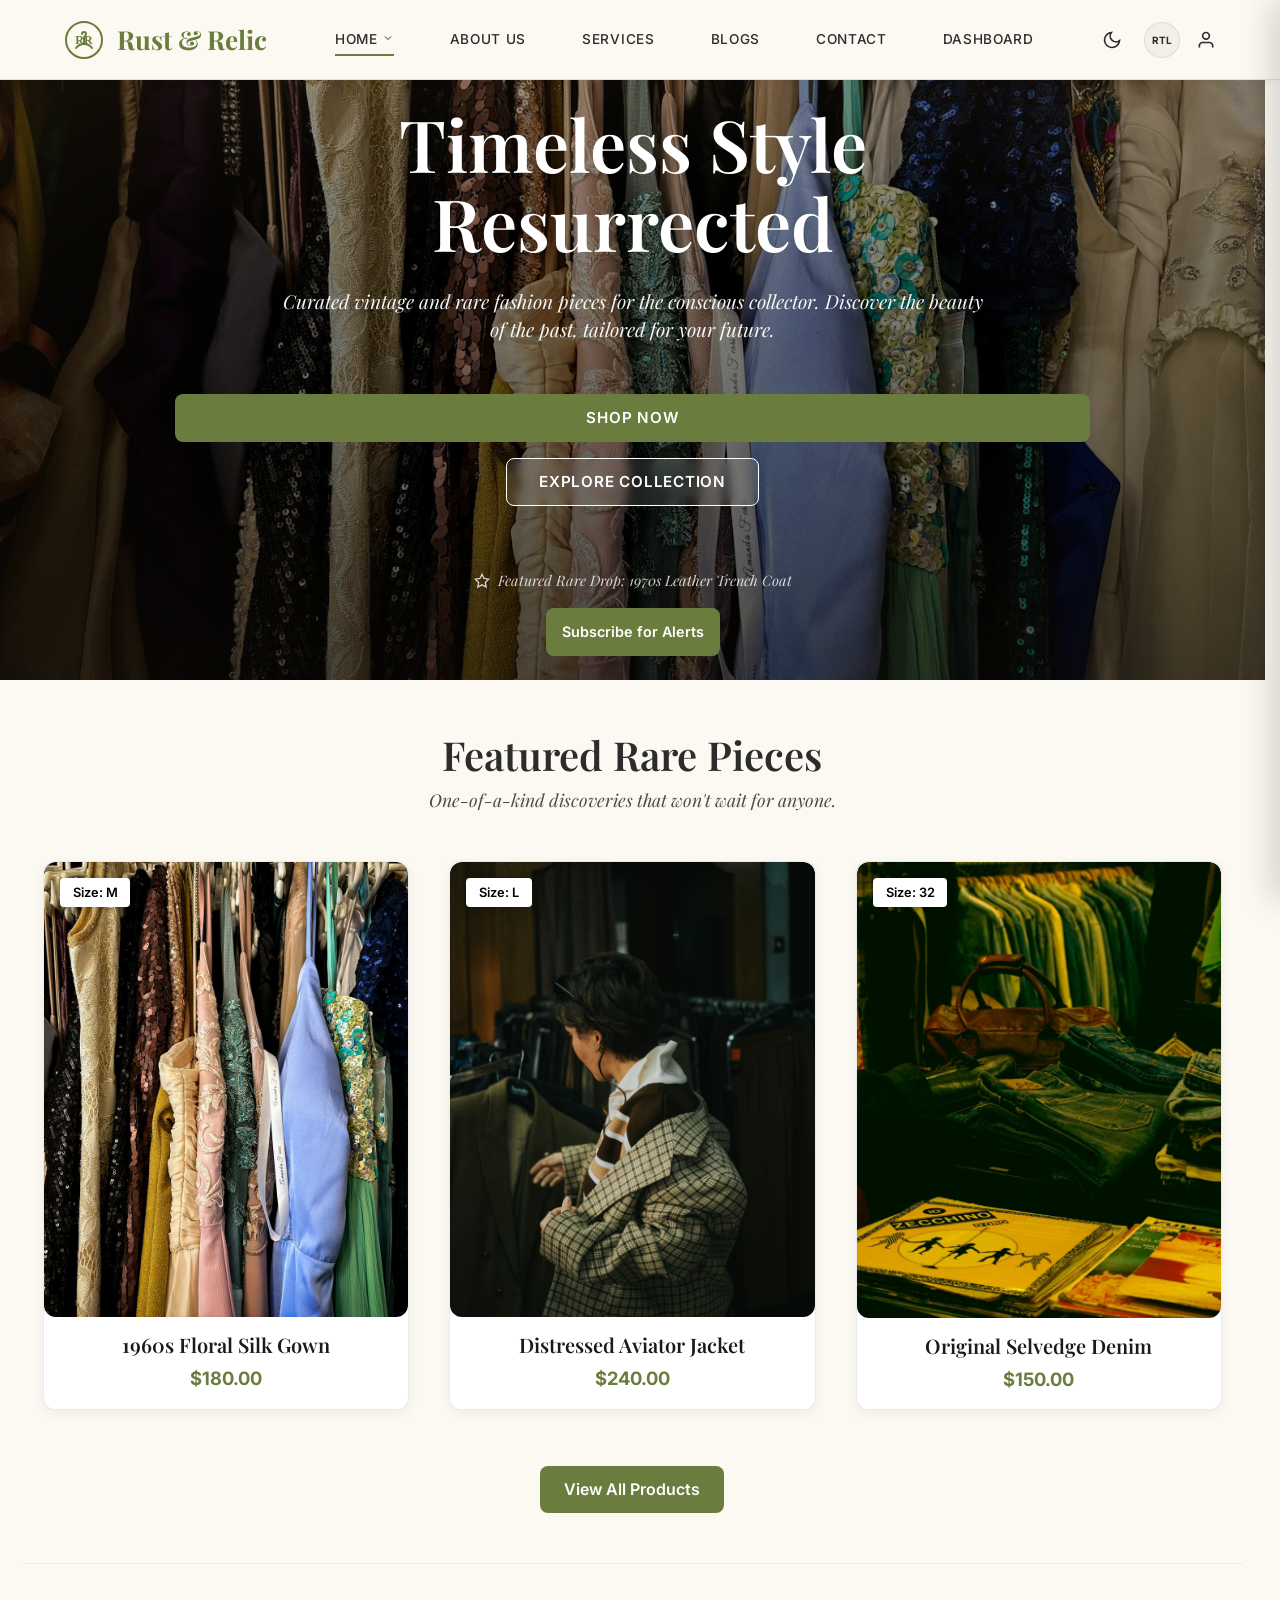
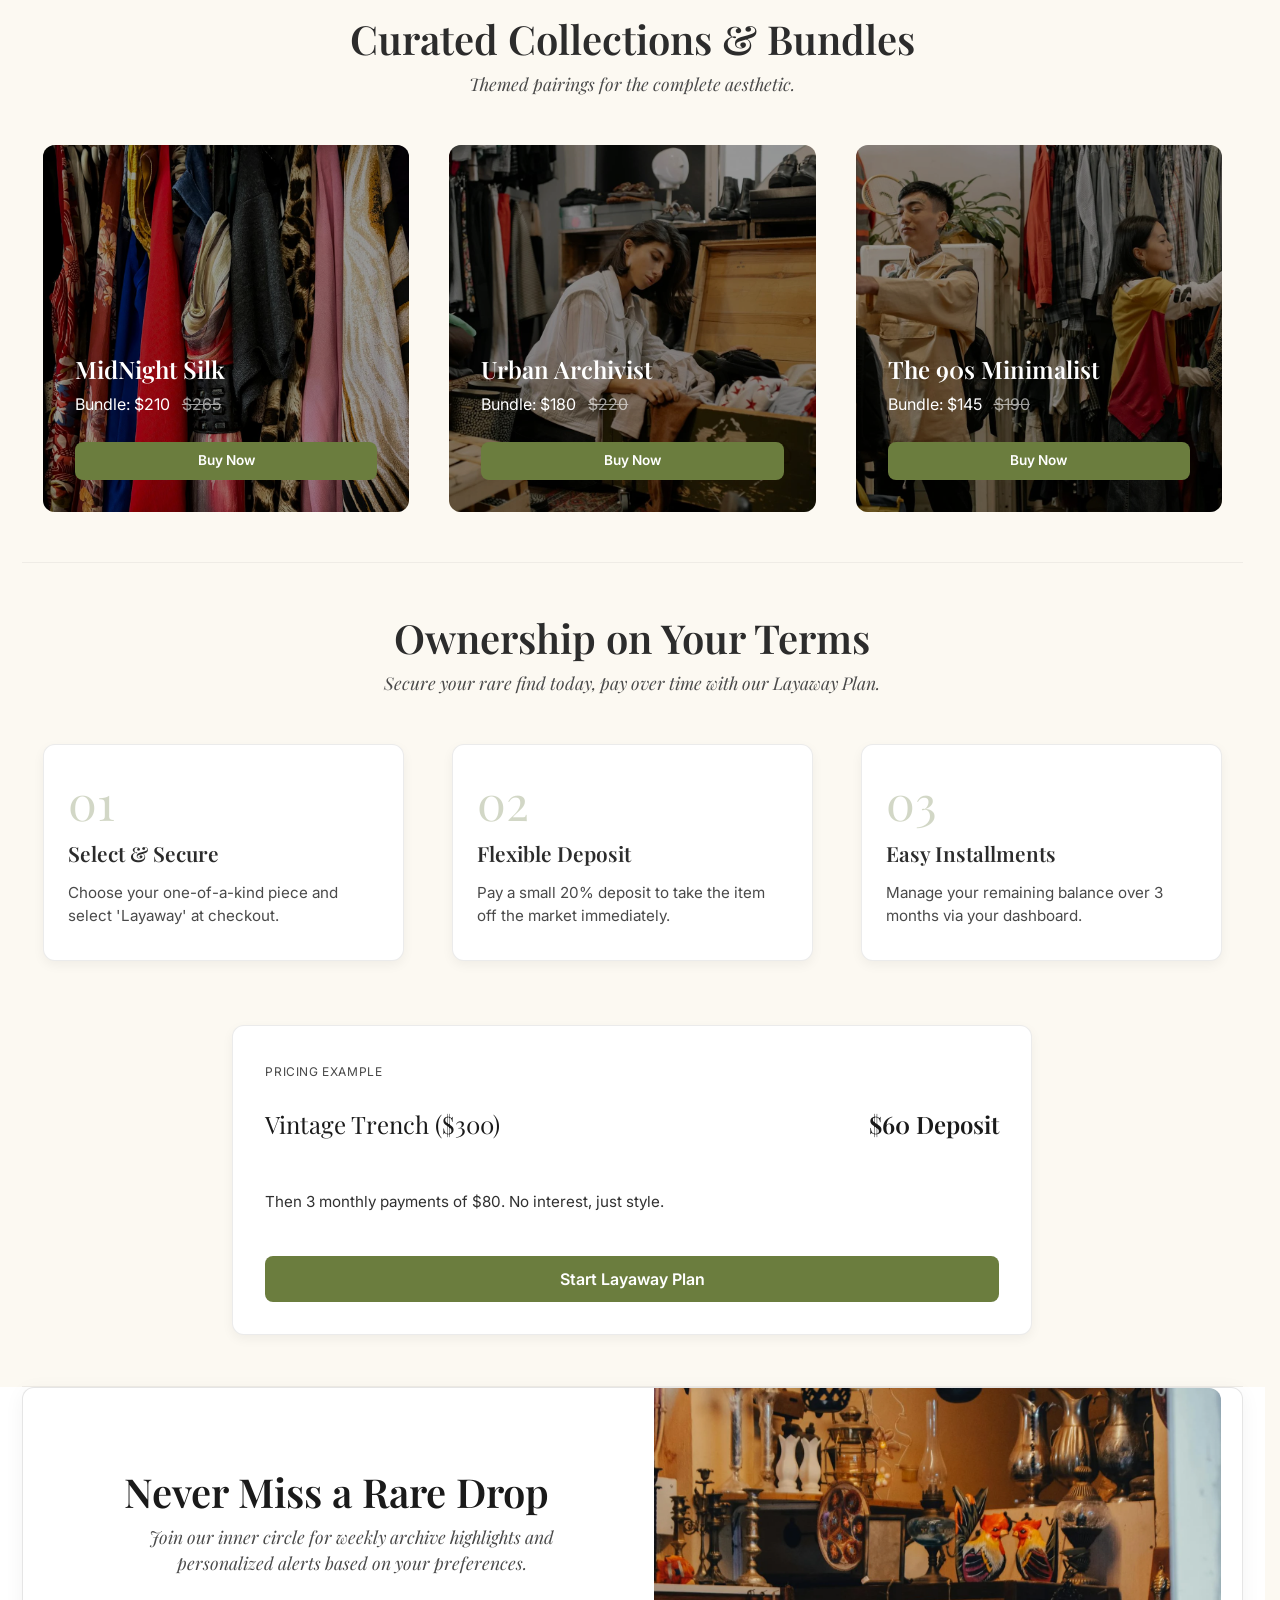
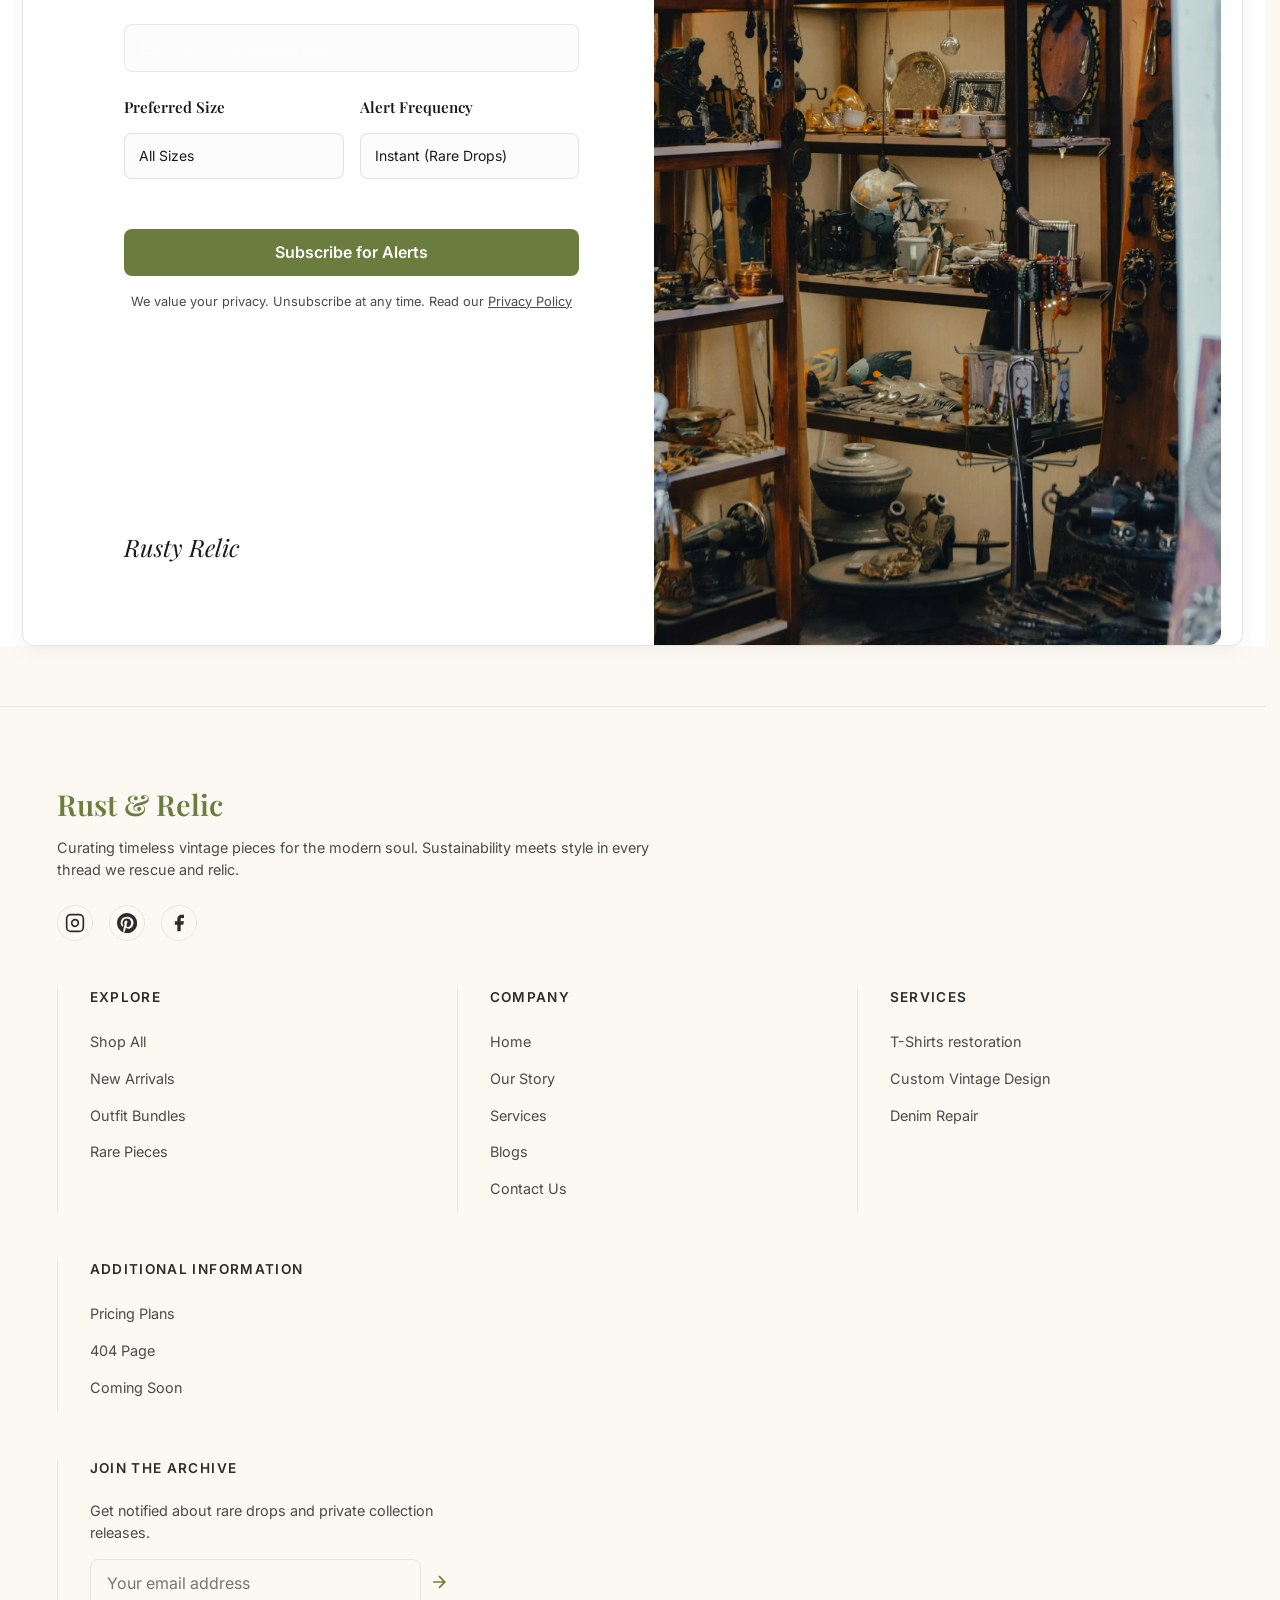
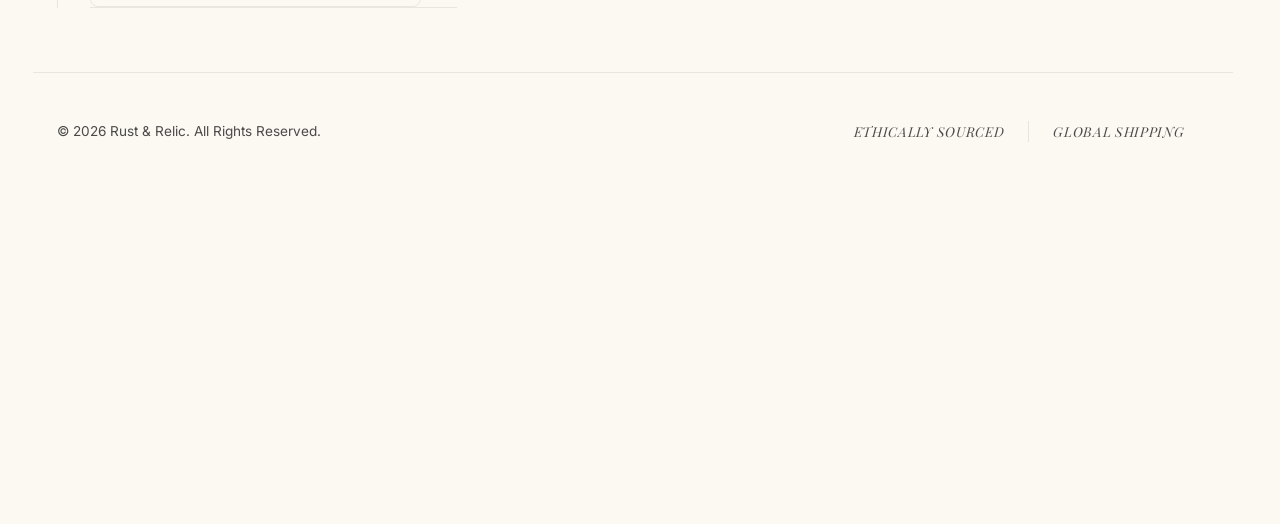
==== commit 5e24c626: "Add files via upload" ====
--- a/index.html
+++ b/index.html
@@ -25,7 +25,7 @@
 
             <nav class="desktop-nav">
                 <div class="nav-item dropdown">
-                    <a href="index.html" class="nav-link active">HOME <svg class="dropdown-icon" width="12" height="12" viewBox="0 0 24 24" fill="none" stroke="currentColor" stroke-width="2"><path d="M6 9l6 6 6-6"></path></svg></a>
+                    <a href="index.html" class="nav-link active">HOME<svg class="dropdown-icon" width="12" height="12" viewBox="0 0 24 24" fill="none" stroke="currentColor" stroke-width="2"><path d="M6 9l6 6 6-6"></path></svg></a>
                     <div class="dropdown-menu">
                         <a href="./pages/home2.html" class="dropdown-item">Home 2</a>
                     </div>
@@ -34,6 +34,7 @@
                 <a href="./pages/services.html" class="nav-link">SERVICES</a>
                 <a href="./pages/blogs.html" class="nav-link">BLOGS</a>
                 <a href="./pages/contact.html" class="nav-link">CONTACT</a>
+                <a href="./pages/dashboard.html" class="nav-link">DASHBOARD</a>
             </nav>
 
             <div class="header-actions">
@@ -56,9 +57,6 @@
                         <path d="M20 21v-2a4 4 0 00-4-4H8a4 4 0 00-4 4v2"></path>   
                         <circle cx="12" cy="7" r="4"></circle>
                     </svg>
-                </a>
-                <a href="./pages/dashboard.html" class="button" aria-label="Dashboard">
-                    DASHBOARD
                 </a>
                 <button class="hamburger-btn touch-target" aria-label="Menu" id="mobile-menu-btn">
                     <span></span>
--- a/css/style.css
+++ b/css/style.css
@@ -87,6 +87,7 @@
     width: 100%;
     position: relative;
     box-sizing: border-box;
+    padding-top: 80px;
 }
 
 *, *::before, *::after {
@@ -425,8 +426,9 @@
 
 .site-header {
     border-bottom: 1px solid var(--clr-border);
-    position: sticky;
+    position: fixed;
     top: 0;
+    left: 0;
     width: 100%;
     height: 80px;
     background-color: var(--clr-bg);
@@ -524,6 +526,12 @@
     margin-top: 1.5rem;
 }
 
+[dir="rtl"] .drawer-nav,
+[dir="rtl"] .drawer-section {
+    display: flex;
+    flex-direction: column-reverse;
+}
+
 .drawer-link {
     padding: 0.9rem 0;
     font-size: 1.1rem;
@@ -583,6 +591,10 @@
     display: flex;
     gap: 3.5rem;
     justify-content: center;
+}
+
+[dir="rtl"] .desktop-nav {
+    flex-direction: row;
 }
 
 @media (max-width: 1024px) {
@@ -840,6 +852,12 @@
     line-height: 1.1;
 }
 
+.hero-section, .services-hero, .about-hero, .contact-hero, .blog-hero {
+    background-size: cover;
+    background-position: center;
+    background-repeat: no-repeat;
+}
+
 
 @media (max-width: 1024px) {
     .hero-section, .services-hero, .about-hero, .contact-hero {
@@ -2359,9 +2377,7 @@
     }
 }
 
-
-/* Nav drawer consolidated styles */
-
+    
 .nav-drawer.open {
     right: 0;
 }
@@ -3995,11 +4011,9 @@
     transition: all 0.4s cubic-bezier(0.165, 0.84, 0.44, 1) !important;
 }
 
-/* Clean UI transitions */
 
 .nav-link:hover::after { transform: scaleX(1); }
 
-/* Basic hover consistency */
 
 @keyframes gradientShift {
     0% { background-position: 0% 50%; }
@@ -4034,7 +4048,7 @@
 }
 
 [dir="rtl"] .desktop-nav {
-    flex-direction: row-reverse;
+    flex-direction: row;
 }
 
 [dir="rtl"] .header-actions {
@@ -4389,5 +4403,4 @@
 html[data-theme='dark'] .social-icon:hover {
     color: #A8C060;
     border-color: rgba(107, 125, 62, 0.5);
-}
-
+}
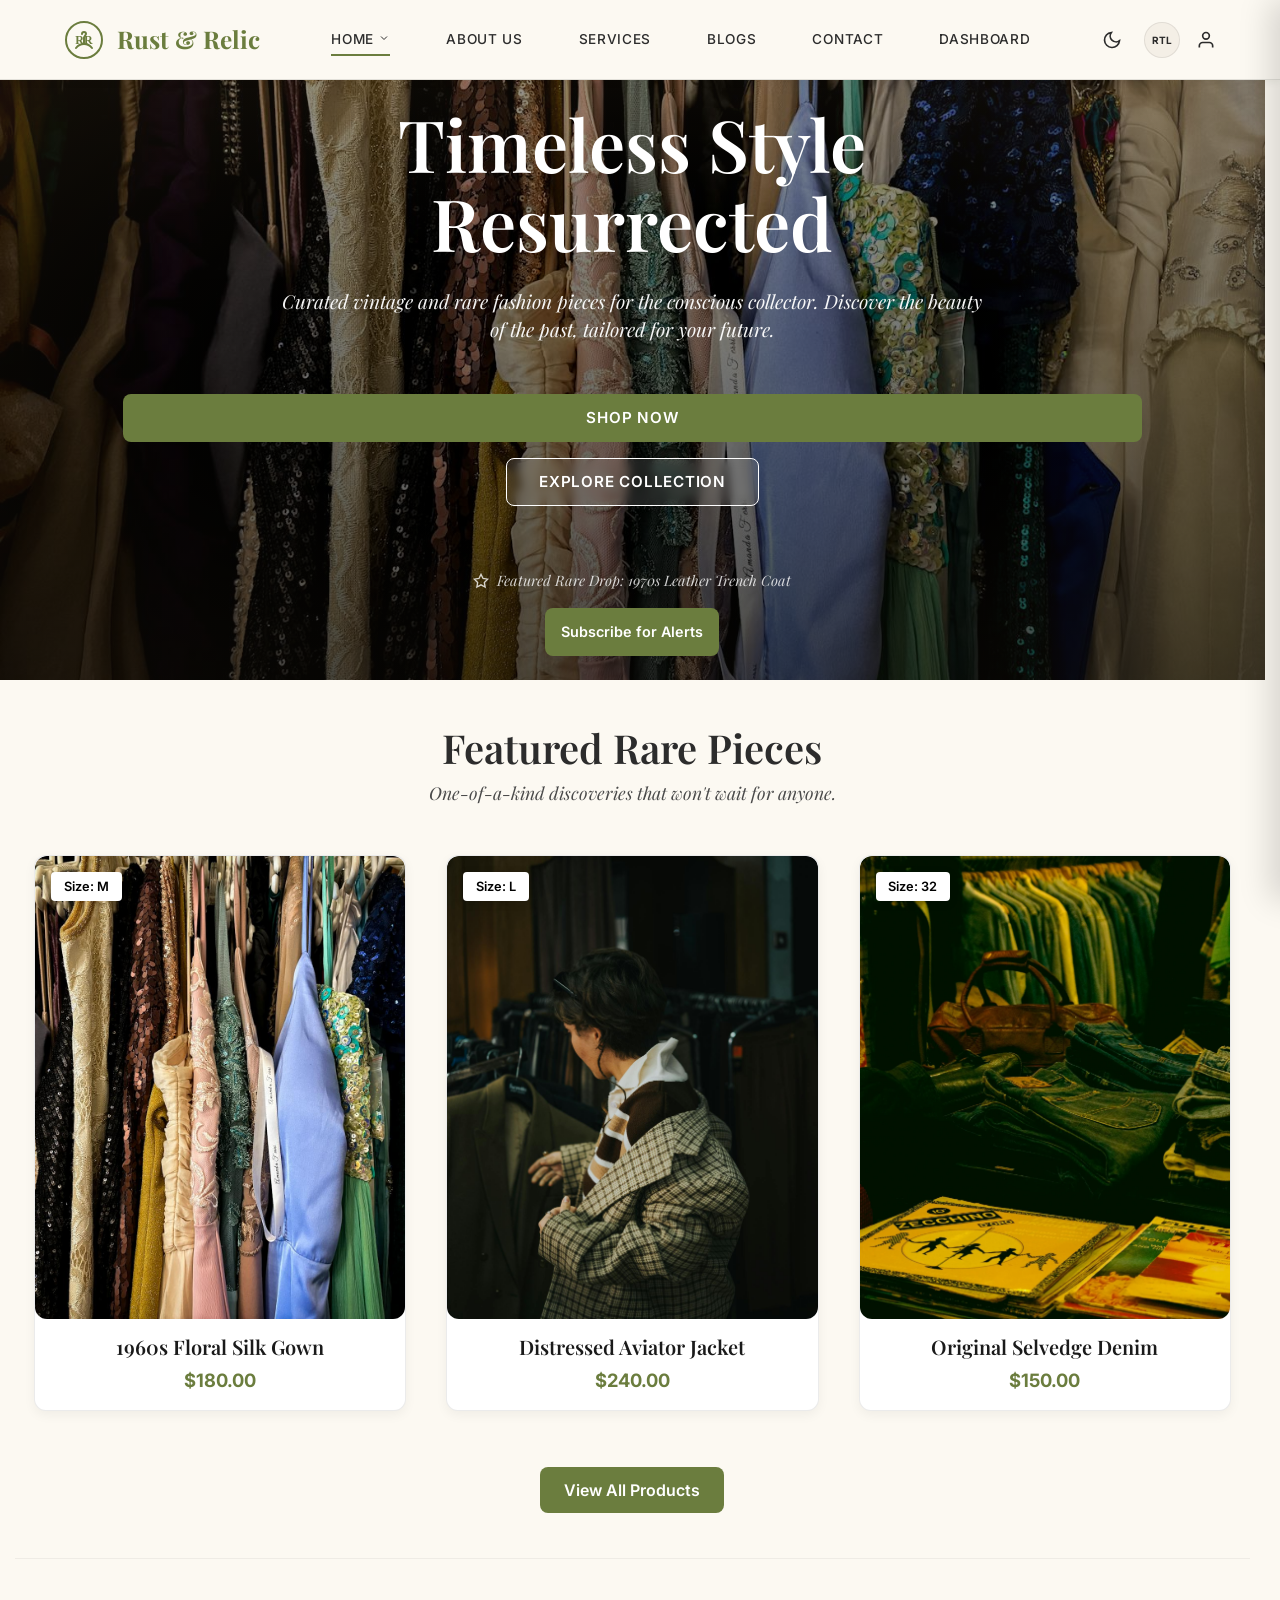
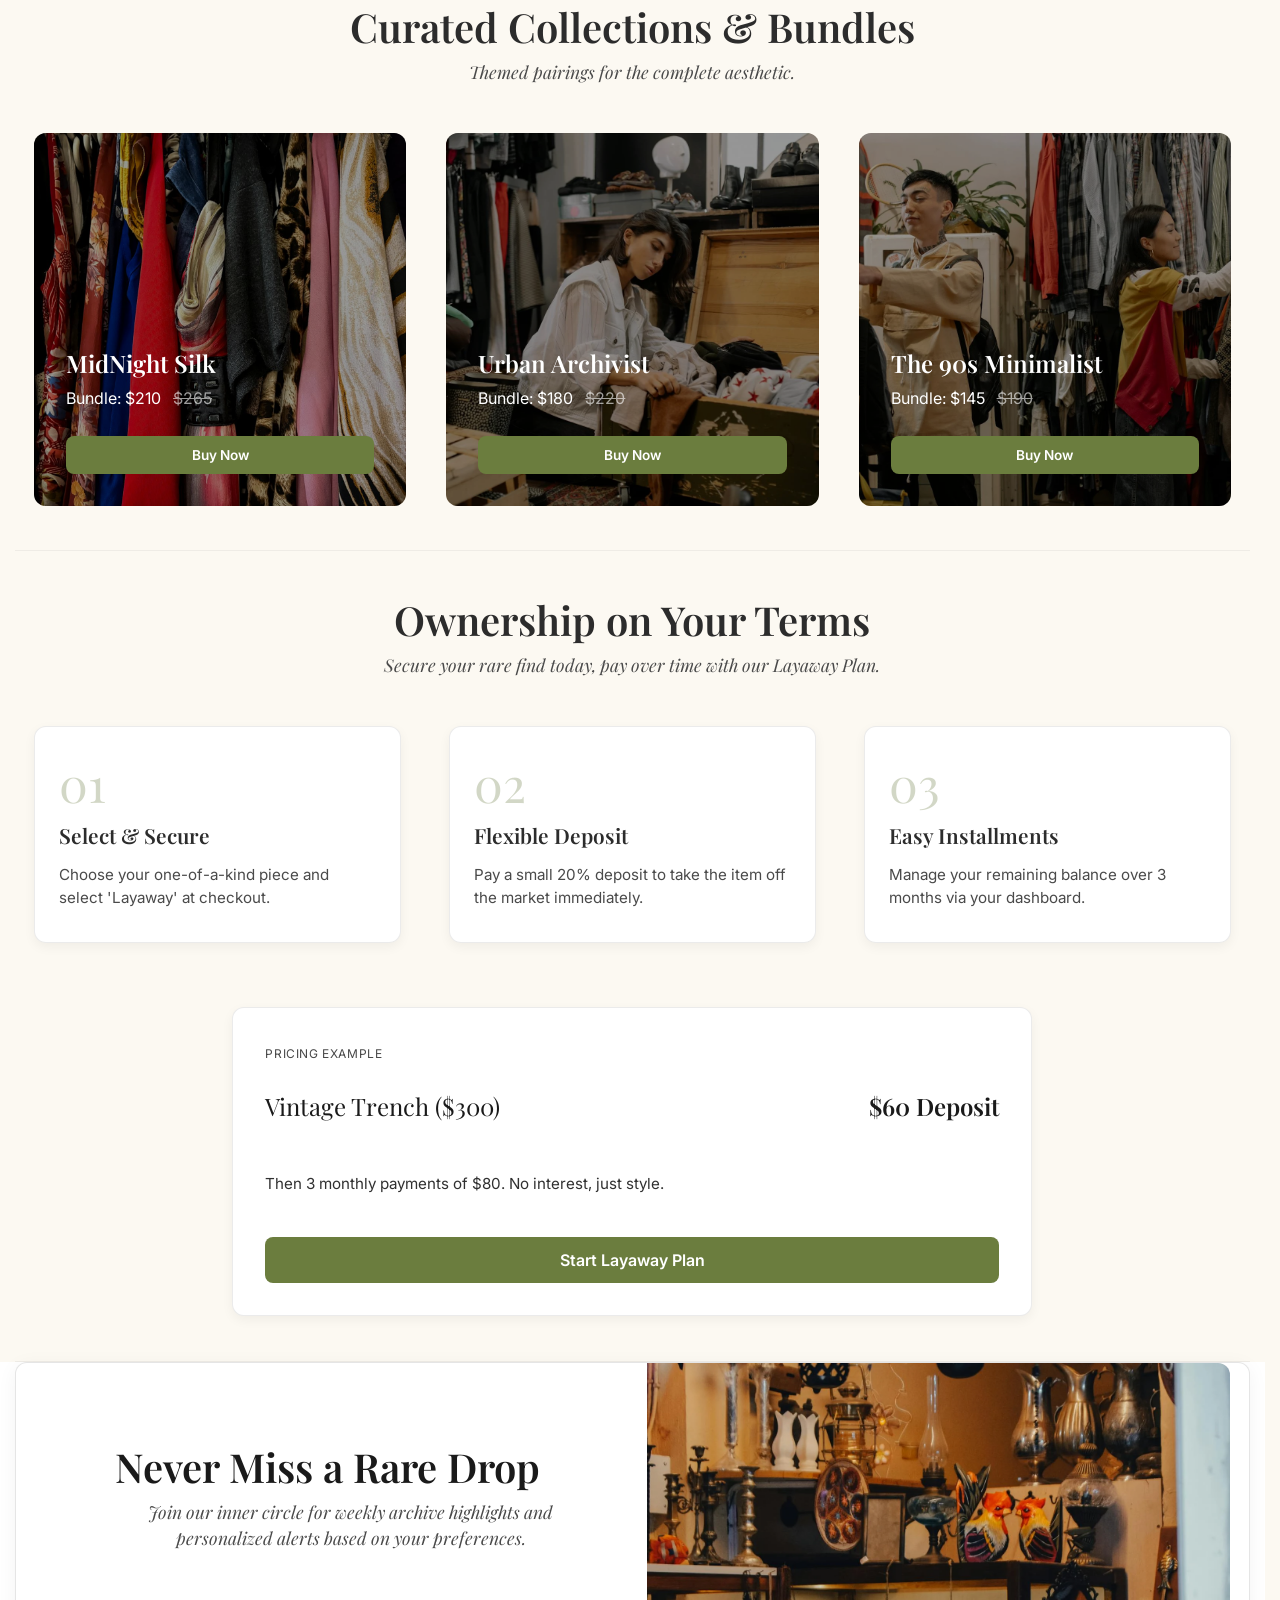
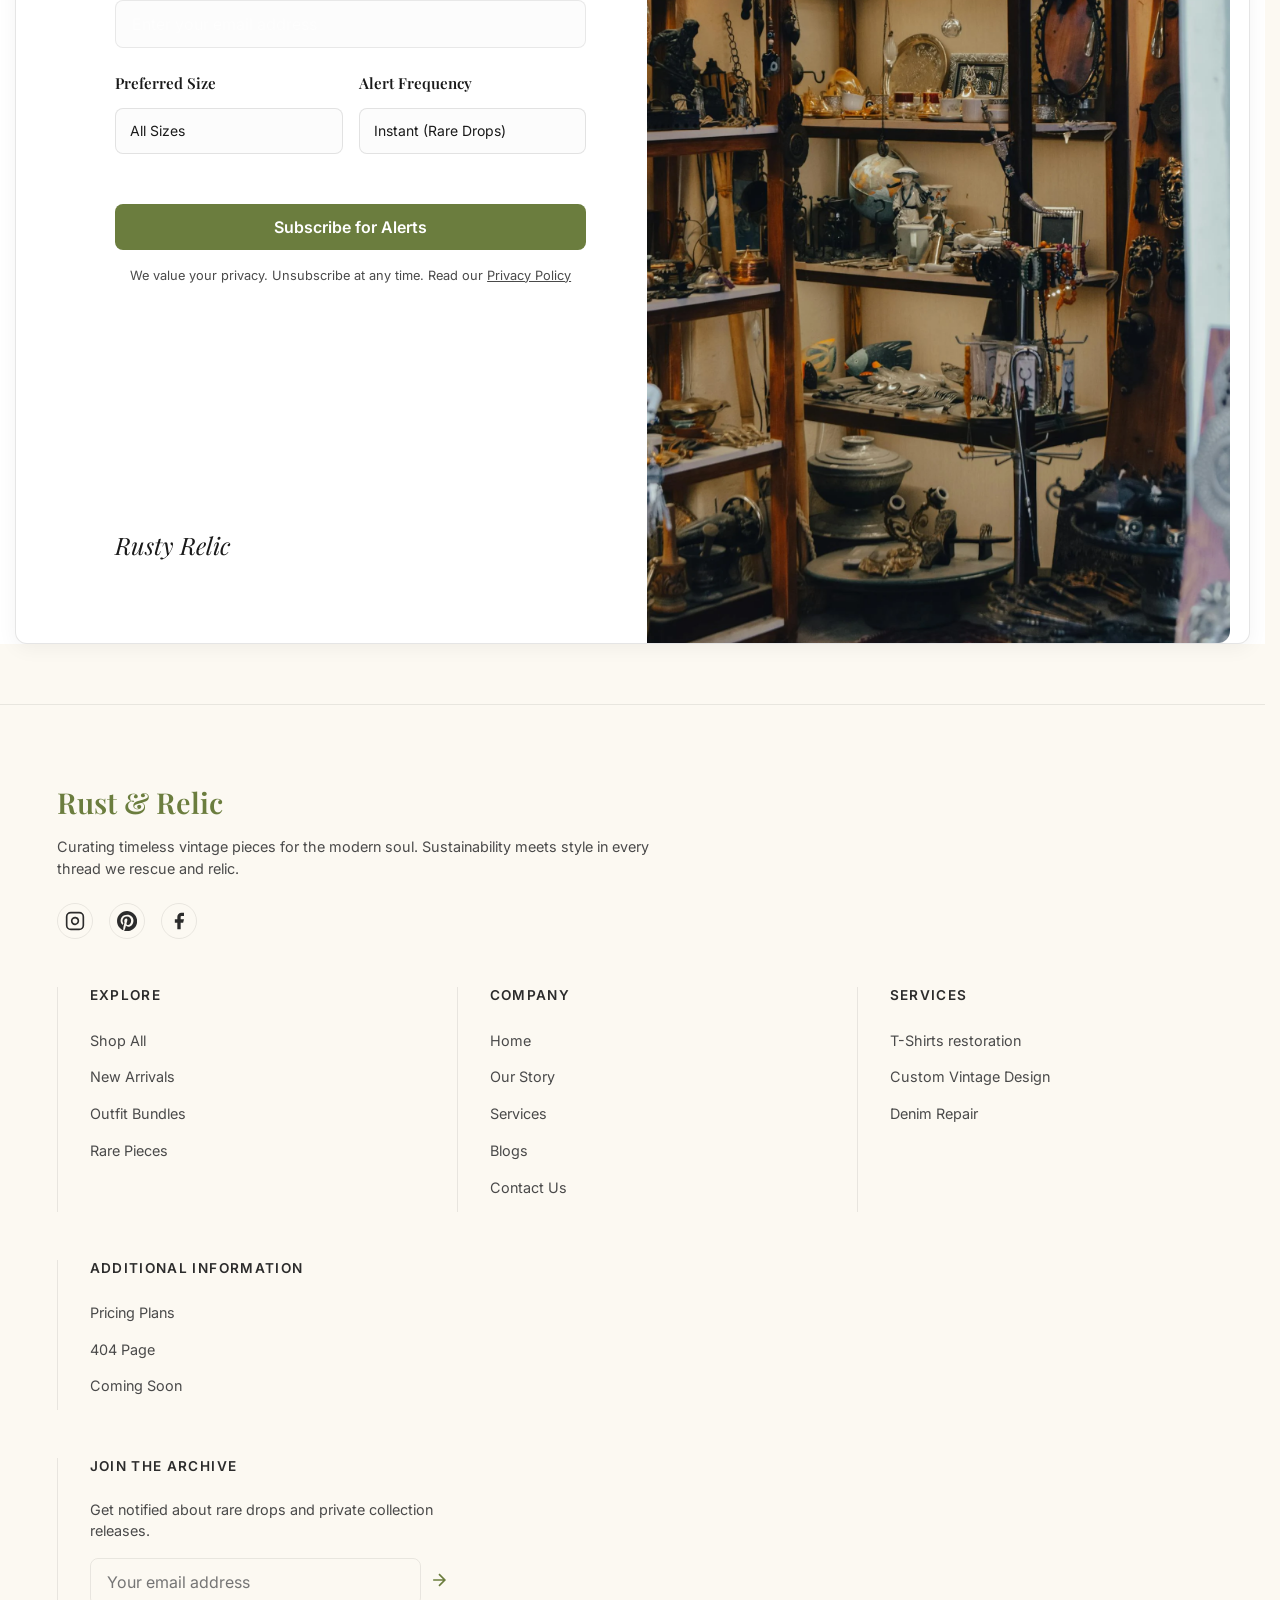
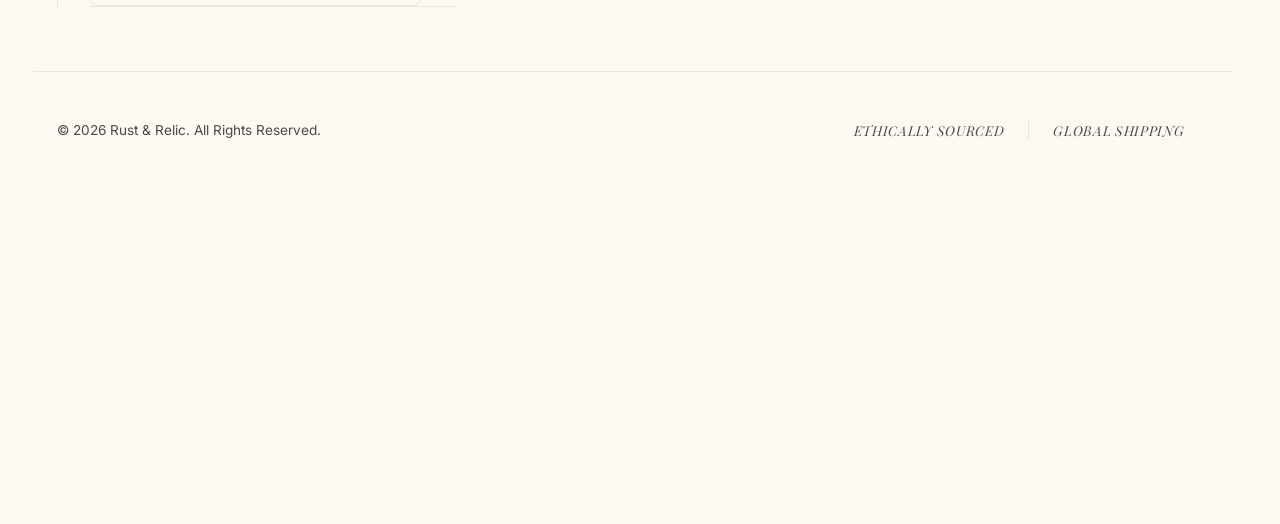
==== commit 885362d6: "Add files via upload" ====
--- a/index.html
+++ b/index.html
@@ -93,6 +93,22 @@
                     <a href="./pages/signup.html" class="drawer-link drawer-auth">Signup</a>
                     <a href="./pages/dashboard.html" class="drawer-link drawer-auth">Dashboard</a>
                 </div>
+
+                <div class="drawer-separator"></div>
+
+                <div class="drawer-controls">
+                    <span class="drawer-control-label">Display</span>
+                    <button id="drawer-theme-toggle" class="icon-btn theme-toggle" aria-label="Toggle Dark Mode">
+                        <svg class="moon-icon" width="18" height="18" fill="none" stroke="currentColor" stroke-width="2" viewBox="0 0 24 24">
+                            <path d="M21 12.79A9 9 0 1111.21 3 7 7 0 0021 12.79z"></path>
+                        </svg>
+                        <svg class="sun-icon" style="display:none;" width="18" height="18" fill="none" stroke="currentColor" stroke-width="2" viewBox="0 0 24 24">
+                            <circle cx="12" cy="12" r="5"></circle>
+                            <path d="M12 1v2M12 21v2M4.22 4.22l1.42 1.42M18.36 18.36l1.42 1.42M1 12h2M21 12h2M4.22 19.78l1.42-1.42M18.36 5.64l1.42-1.42"></path>
+                        </svg>
+                    </button>
+                    <button class="rtl-toggle" id="drawer-rtl-toggle" aria-label="Toggle RTL layout">RTL</button>
+                </div>
             </nav>
         </div>
         <div class="drawer-overlay" id="drawer-overlay"></div>
--- a/css/style.css
+++ b/css/style.css
@@ -296,7 +296,6 @@
     }
 }
 
-
 body:has(.hero-section) .section-padding,
 body:has(.services-hero) .section-padding,
 body:has(.blog-hero) .section-padding,
@@ -558,6 +557,35 @@
     display: block;
 }
 
+.drawer-controls {
+    display: flex;
+    align-items: center;
+    gap: 0.75rem;
+    padding: 1rem 0;
+    border-top: 1px solid rgba(128,128,128,0.15);
+    margin-top: 0.5rem;
+}
+
+.drawer-controls .drawer-control-label {
+    font-size: 0.85rem;
+    font-weight: 600;
+    color: var(--clr-text-light);
+    text-transform: uppercase;
+    letter-spacing: 0.05em;
+    margin-right: auto;
+}
+
+.drawer-link:hover {
+    color: var(--clr-primary);
+}
+
+@media (max-width: 1024px) {
+    .header-actions .theme-toggle,
+    .header-actions .rtl-toggle {
+        display: none !important;
+    }
+}
+
 .header-inner {
     display: flex;
     justify-content: space-between;
@@ -680,7 +708,7 @@
 }
 
 .dropdown-item:hover {
-    background: var(--gradient-primary);
+    background: var(--clr-primary);
     color: var(--clr-white);
     padding-left: 2rem;
 }
@@ -746,7 +774,7 @@
 }
 
 .icon-btn-round:hover {
-    background: linear-gradient(135deg, var(--clr-accent), var(--clr-primary-btn));
+    background: var(--clr-primary);
     color: var(--clr-white);
 }
 
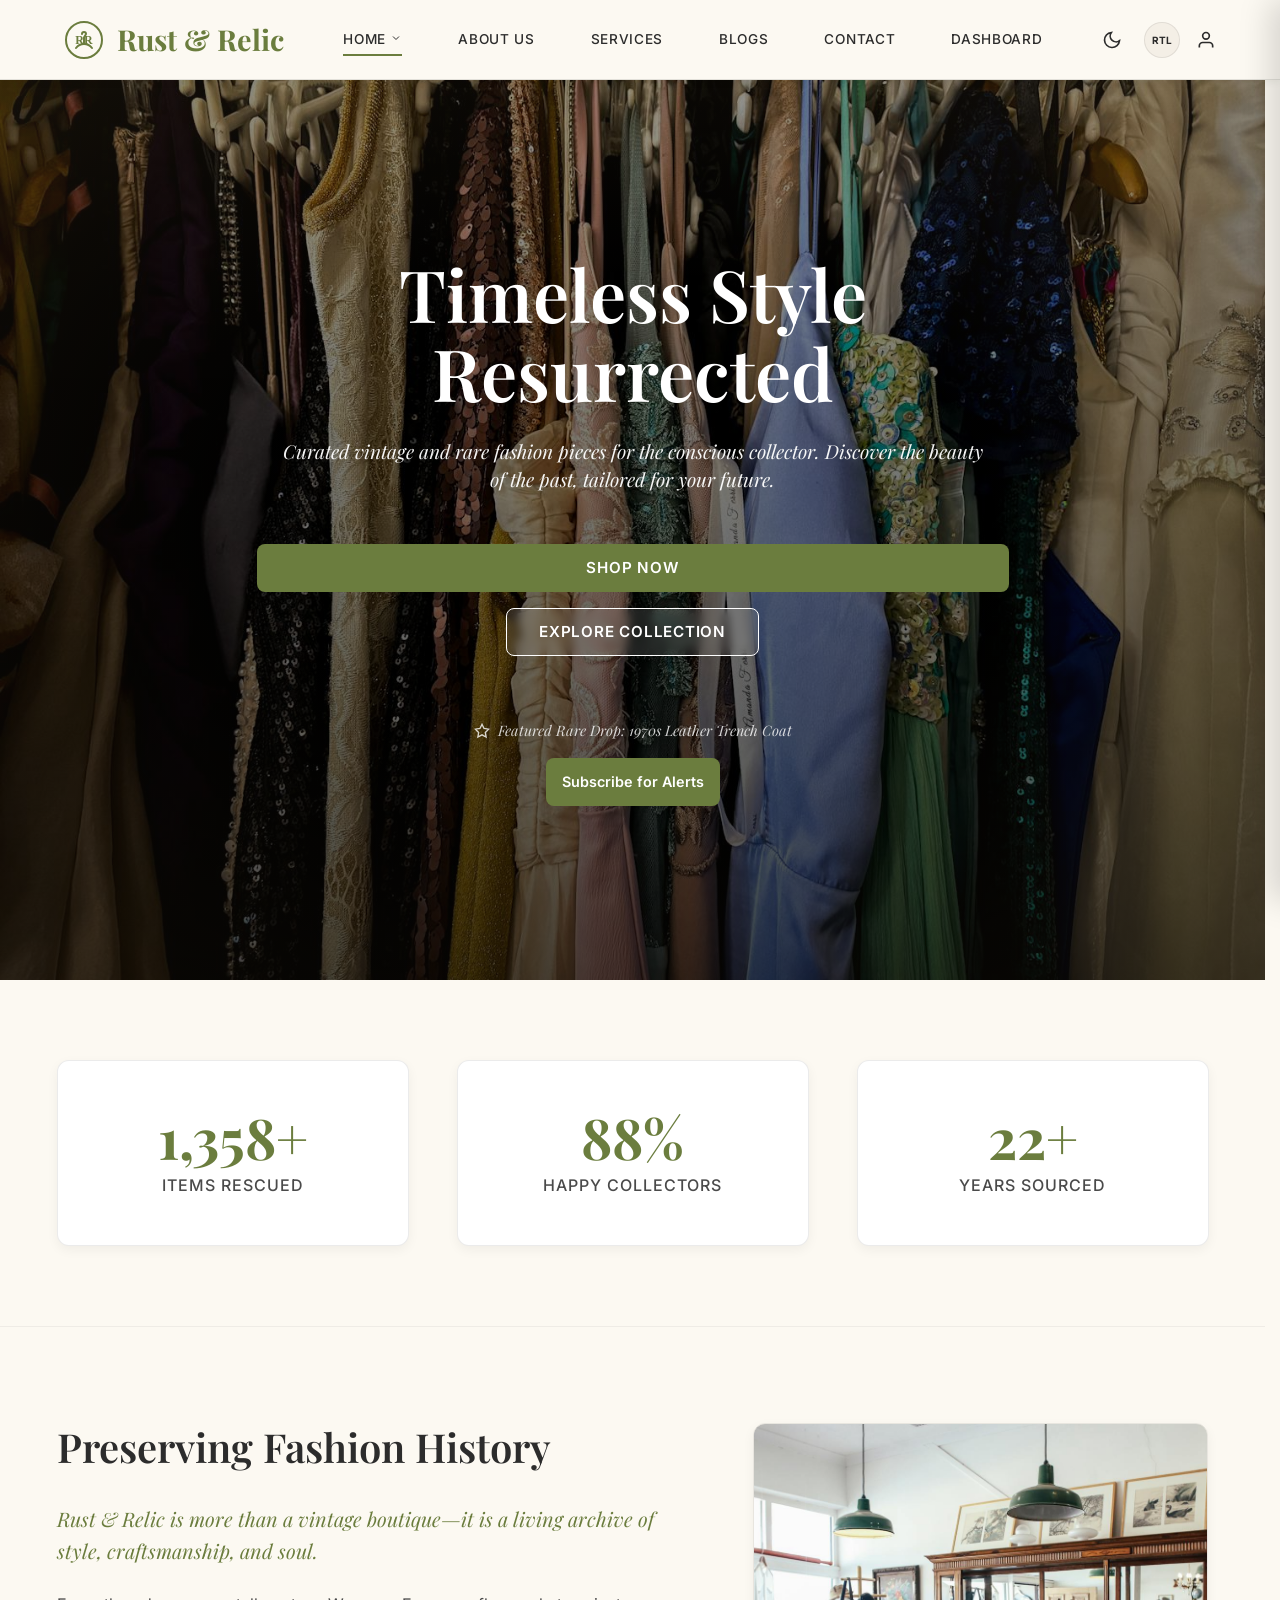
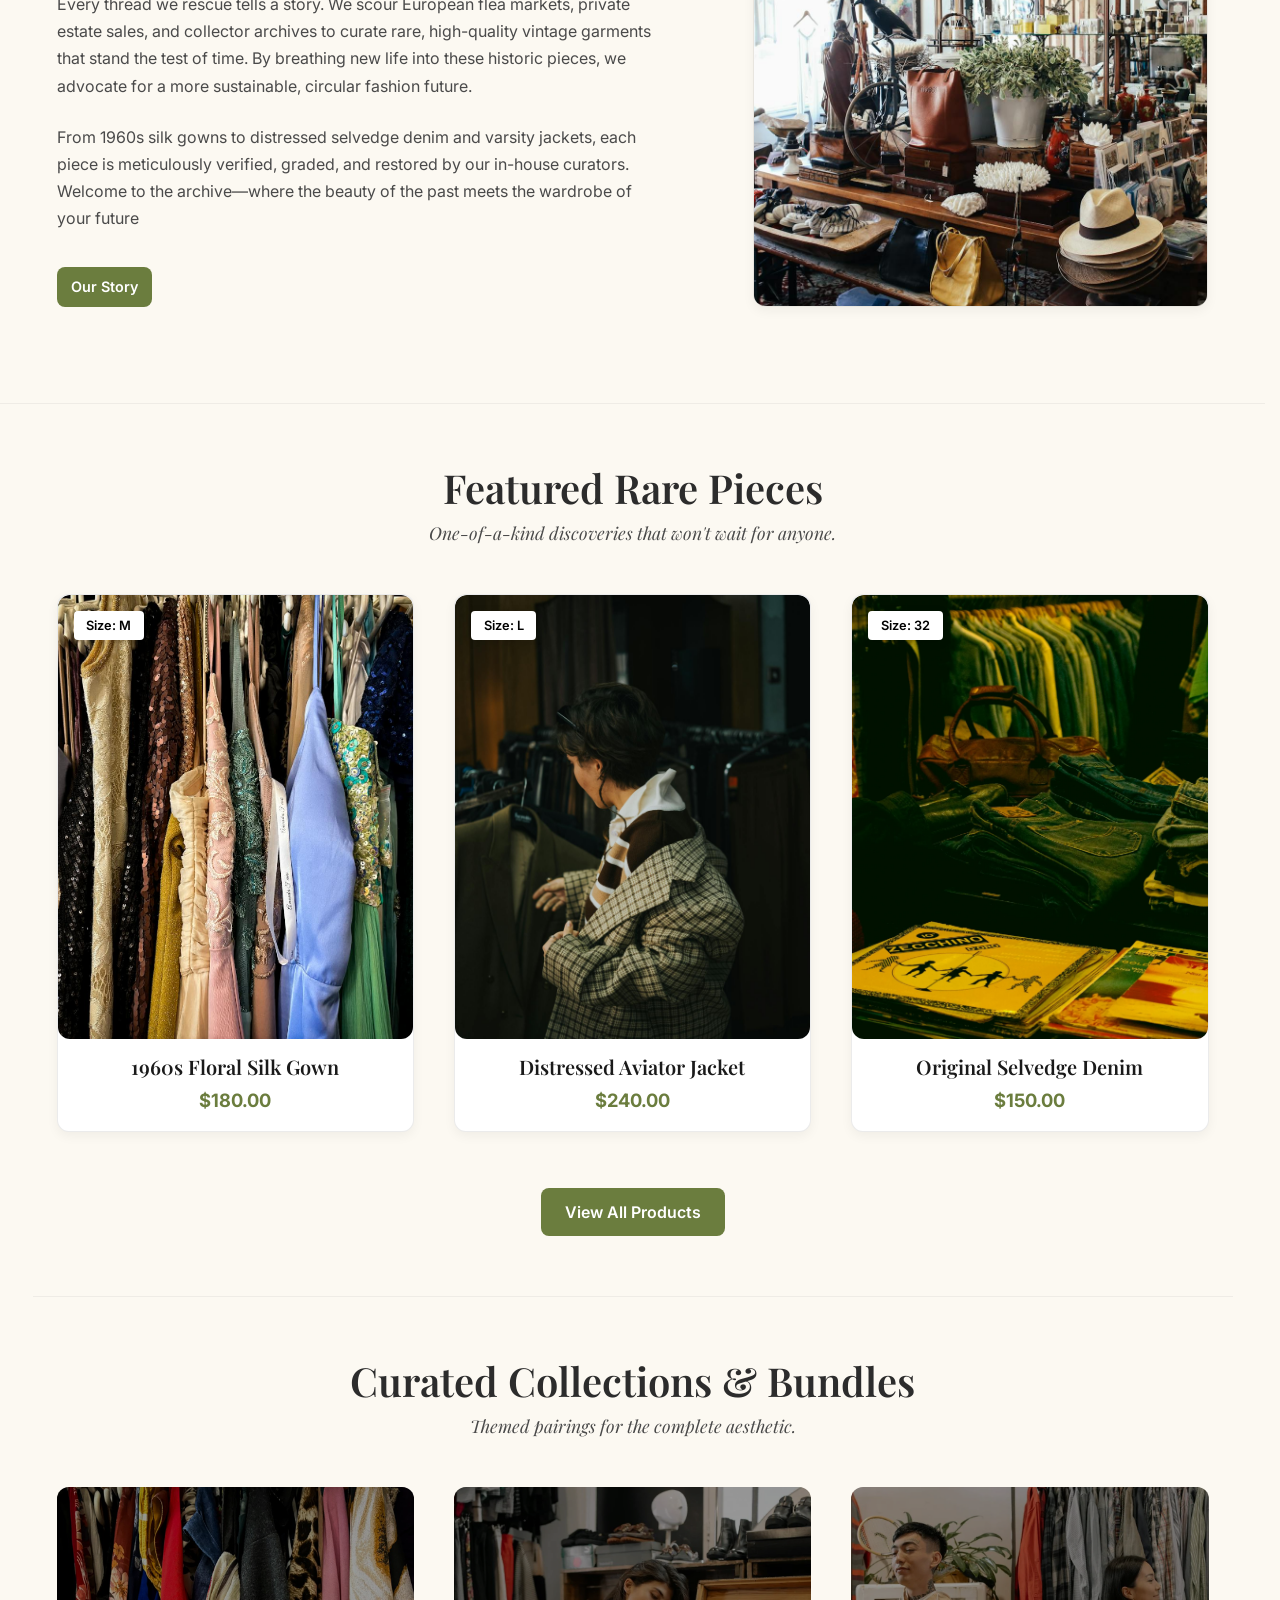
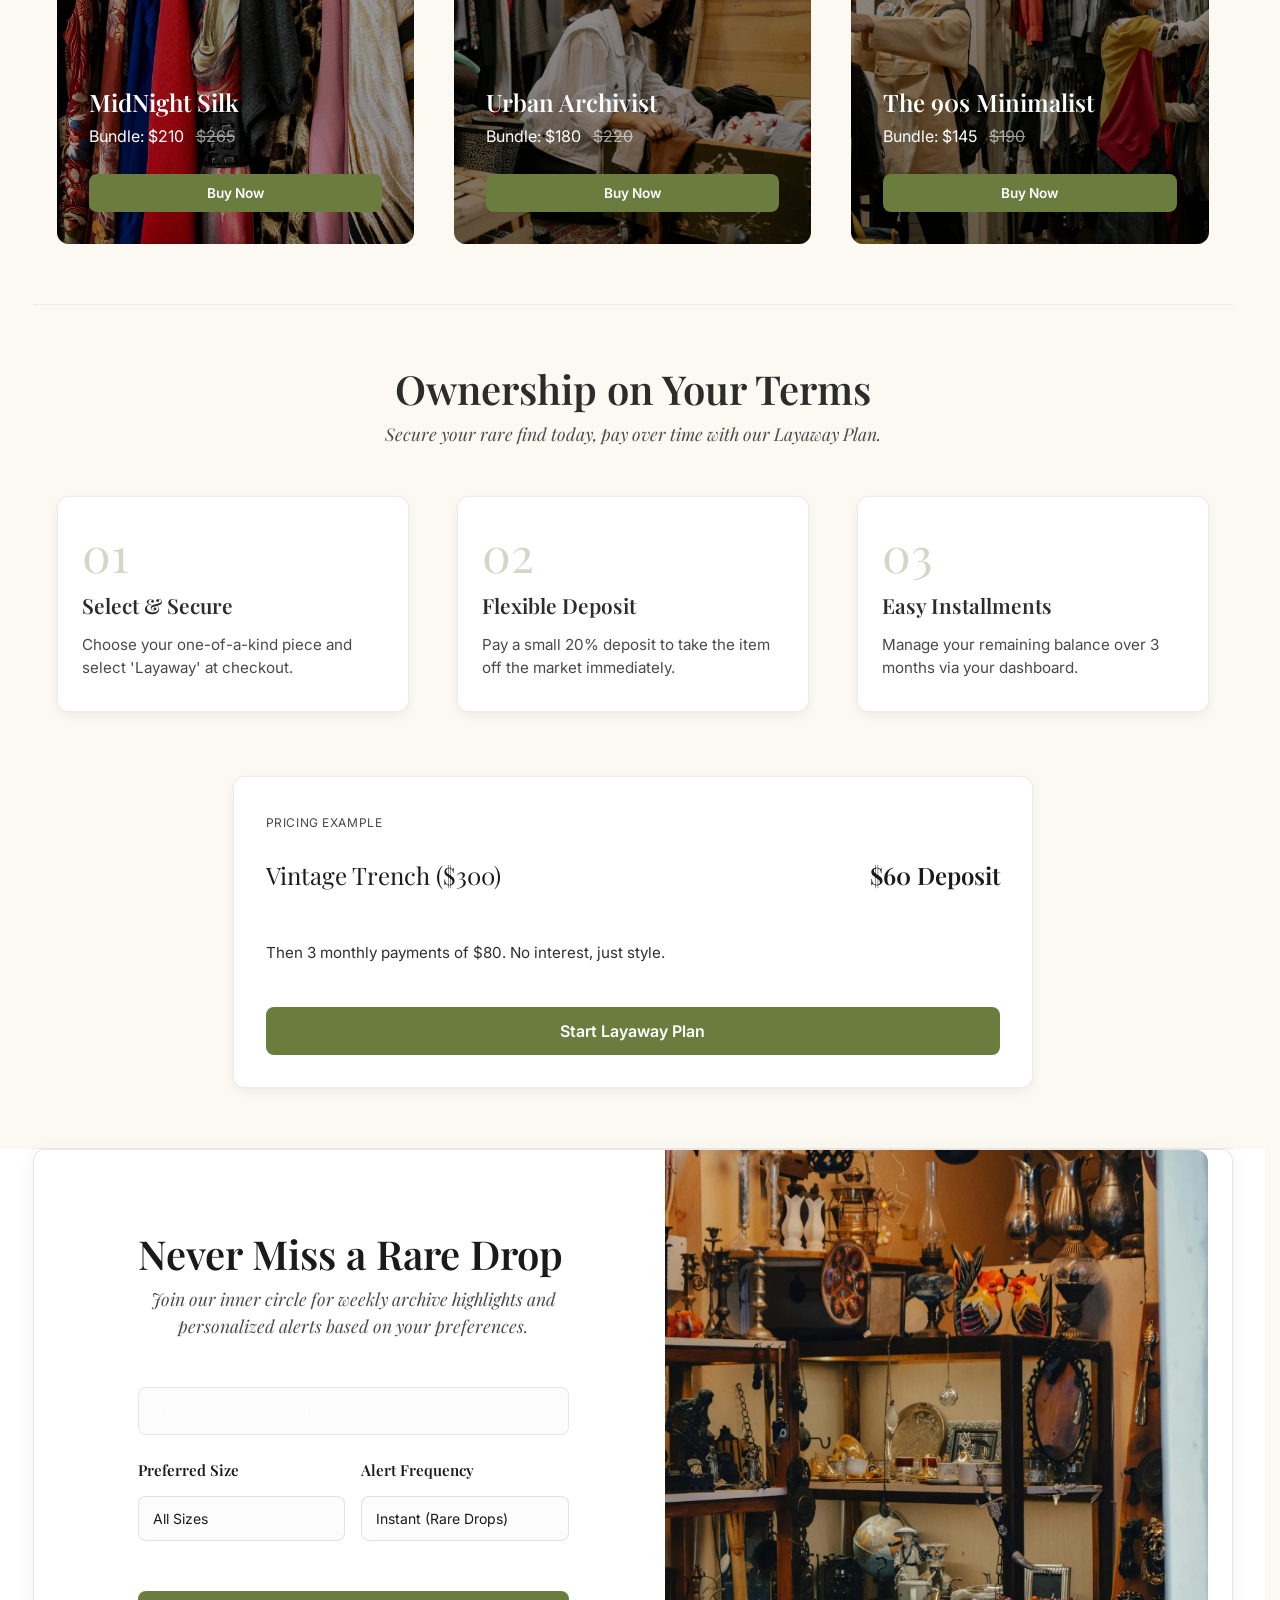
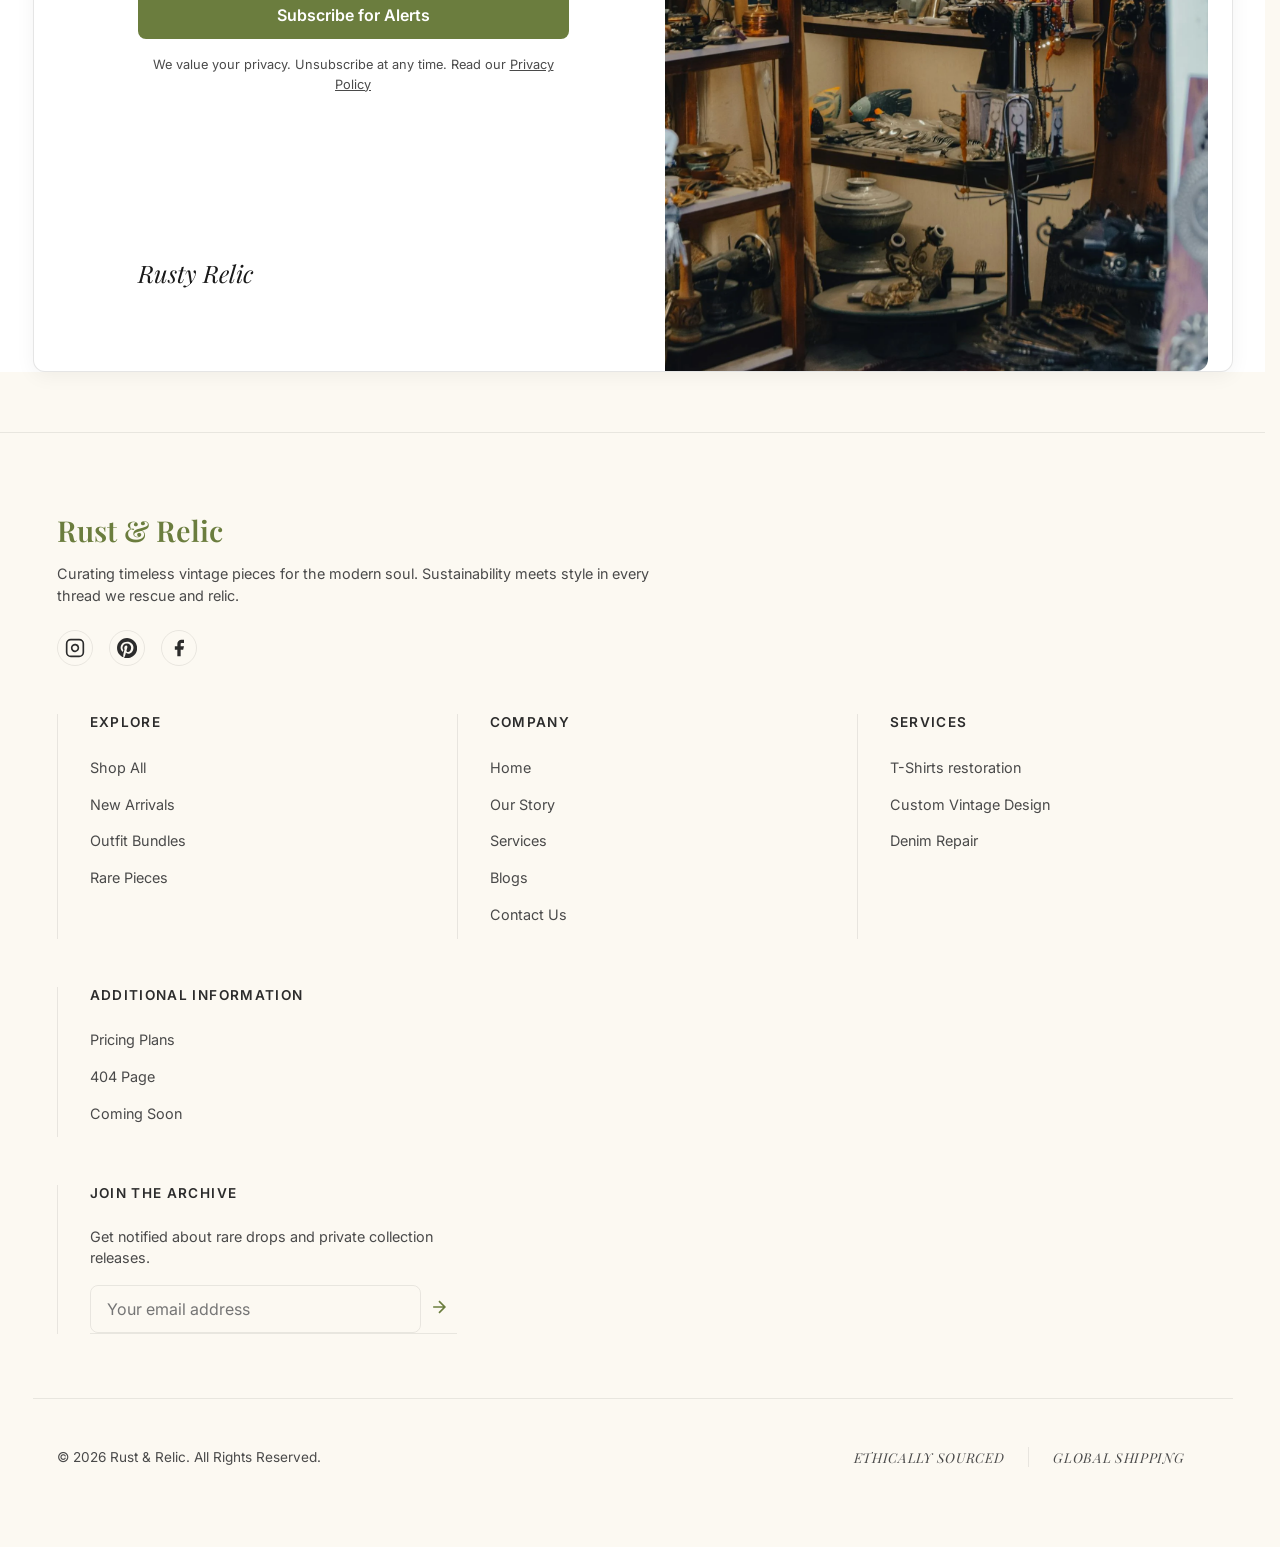
==== commit 457a3768: "Add files via upload" ====
--- a/index.html
+++ b/index.html
@@ -140,6 +140,44 @@
             </div>
         </section>
 
+        <section class="stats-section section-padding">
+            <div class="container">
+                <div class="stats-grid">
+                    <div class="stat-card">
+                        <div class="stat-number" data-target="1500" data-suffix="+">0+</div>
+                        <div class="stat-label">Items Rescued</div>
+                    </div>
+                    <div class="stat-card">
+                        <div class="stat-number" data-target="98" data-suffix="%">0%</div>
+                        <div class="stat-label">Happy Collectors</div>
+                    </div>
+                    <div class="stat-card">
+                        <div class="stat-number" data-target="25" data-suffix="+">0+</div>
+                        <div class="stat-label">Years Sourced</div>
+                    </div>
+                </div>
+            </div>
+        </section>
+
+        <section class="about-brief-section section-padding">
+            <div class="container">
+                <div class="about-brief-grid">
+                    <div class="about-brief-content">
+                        <h2 class="section-title text-left">Preserving Fashion History</h2>
+                        <p class="about-brief-lead">Rust & Relic is more than a vintage boutique—it is a living archive of style, craftsmanship, and soul.</p>
+                        <p class="about-brief-text">Every thread we rescue tells a story. We scour European flea markets, private estate sales, and collector archives to curate rare, high-quality vintage garments that stand the test of time. By breathing new life into these historic pieces, we advocate for a more sustainable, circular fashion future.</p>
+                        <p class="about-brief-text">From 1960s silk gowns to distressed selvedge denim and varsity jackets, each piece is meticulously verified, graded, and restored by our in-house curators. Welcome to the archive—where the beauty of the past meets the wardrobe of your future </p>
+                        <div class="about-brief-cta">
+                            <a href="./pages/about.html" class="btn btn-primary btn-sm" style="width: auto;">Our Story</a>
+                        </div>
+                    </div>
+                    <div class="about-brief-image-wrapper">
+                        <img src="./images/about bg.jpeg" alt="Rust & Relic Curation Space" class="about-brief-image">
+                    </div>
+                </div>
+            </div>
+        </section>
+
         <section class="featured-pieces container section-padding">
             <div class="section-header text-center">
                 <h2 class="section-title">Featured Rare Pieces</h2>
--- a/css/style.css
+++ b/css/style.css
@@ -2157,6 +2157,10 @@
 .mv-title {
     font-size: 2.5rem;
     margin-bottom: 1.5rem;
+    display: flex;
+    align-items: center;
+    justify-content: space-between;
+    gap: 1rem;
 }
 
 .mv-desc {
@@ -2175,6 +2179,12 @@
 }
 
 .mv-list li svg {
+    color: var(--clr-accent);
+    flex-shrink: 0;
+}
+
+.mv-header-icon {
+    flex-shrink: 0;
     color: var(--clr-accent);
 }
 
@@ -2393,11 +2403,34 @@
         grid-template-columns: 1fr;
         gap: 0;
         padding-inline: 0;
-        margin-inline: 1rem;
+        margin-inline: 0;
+        width: 100%;
+        box-sizing: border-box;
+        overflow: hidden;
     }
 
     .newsletter-content {
-        padding: 4rem 2rem;
+        padding: 3rem 1.5rem;
+        width: 100%;
+        box-sizing: border-box;
+    }
+
+    .newsletter-content .section-title {
+        font-size: 2rem;
+        word-break: break-word;
+    }
+
+    .newsletter-form {
+        width: 100%;
+        max-width: 100%;
+        box-sizing: border-box;
+    }
+
+    .form-input,
+    .form-select,
+    .newsletter-form .btn-primary {
+        width: 100%;
+        box-sizing: border-box;
     }
 
     .newsletter-image {
@@ -3333,6 +3366,13 @@
     font-size: 2.5rem;
     font-family: var(--font-serif);
     margin-bottom: 1rem;
+}
+
+.registry-desc {
+    text-align: center;
+    margin: 0 auto 1.5rem;
+    max-width: 560px;
+    line-height: 1.7;
 }
 
 html[data-theme='light'] .registry-desc {
@@ -4431,4 +4471,61 @@
 html[data-theme='dark'] .social-icon:hover {
     color: #A8C060;
     border-color: rgba(107, 125, 62, 0.5);
+}
+
+html[data-theme='dark'] .btn:hover,
+html[data-theme='dark'] .btn-primary:hover {
+    background-color: #8A9E58 !important;
+    color: #121212 !important;
+    box-shadow: 0 0 15px rgba(138, 158, 88, 0.4) !important;
+    transform: translateY(-2px);
+}
+
+html[data-theme='dark'] .btn-secondary:hover {
+    background-color: #8A9E58 !important;
+    border-color: #8A9E58 !important;
+    color: #121212 !important;
+    box-shadow: 0 0 15px rgba(138, 158, 88, 0.4) !important;
+    transform: translateY(-2px);
+}
+
+html[data-theme='dark'] .nav-link:hover {
+    color: #9FB865 !important;
+    text-shadow: 0 0 8px rgba(159, 184, 101, 0.4);
+}
+
+html[data-theme='dark'] .drawer-link:hover {
+    color: #9FB865 !important;
+}
+
+html[data-theme='dark'] .social-icon:hover {
+    background-color: #8A9E58 !important;
+    border-color: #8A9E58 !important;
+    color: #121212 !important;
+    box-shadow: 0 0 10px rgba(138, 158, 88, 0.4) !important;
+    transform: translateY(-2px);
+}
+
+html[data-theme='dark'] .icon-btn:hover {
+    background-color: #8A9E58 !important;
+    color: #121212 !important;
+    box-shadow: 0 0 10px rgba(138, 158, 88, 0.4) !important;
+}
+
+html[data-theme='dark'] .product-card,
+html[data-theme='dark'] .bundle-card,
+html[data-theme='dark'] .collection-card {
+    transition: transform 0.3s ease, box-shadow 0.3s ease, border-color 0.3s ease;
+}
+
+html[data-theme='dark'] .product-card:hover,
+html[data-theme='dark'] .bundle-card:hover,
+html[data-theme='dark'] .collection-card:hover {
+    transform: translateY(-5px);
+    border-color: #8A9E58 !important;
+    box-shadow: 0 8px 25px rgba(138, 158, 88, 0.15);
+}
+
+.btn, .nav-link, .drawer-link, .social-icon, .icon-btn, .product-card, .bundle-card, .collection-card {
+    transition: all 0.3s cubic-bezier(0.25, 0.8, 0.25, 1);
 }
--- a/css/home.css
+++ b/css/home.css
@@ -75,8 +75,15 @@
 
 .newsletter-form {
   width: 100%;
-  max-width: 600px;
+  max-width: 100%;
   margin: 0 auto;
+  box-sizing: border-box;
+}
+
+@media (min-width: 601px) {
+  .newsletter-form {
+    max-width: 560px;
+  }
 }
 
 
@@ -135,6 +142,29 @@
 @media (max-width: 768px) {
   .form-row {
     grid-template-columns: 1fr;
+  }
+}
+
+@media (max-width: 480px) {
+  .newsletter-form {
+    width: 100%;
+    max-width: 100%;
+    padding: 0;
+  }
+
+  .form-row {
+    grid-template-columns: 1fr;
+    gap: 12px;
+  }
+
+  .form-input,
+  .form-select {
+    font-size: 13px;
+    padding: 10px 12px;
+  }
+
+  .newsletter-content {
+    padding: 2rem 1rem !important;
   }
 }
 
@@ -381,4 +411,184 @@
 html[data-theme='light'] .home-isolated .drawer-link {
     color: #111111 !important;
     border-bottom-color: rgba(0,0,0,0.05) !important;
-}+}
+
+/* Stats Section Styles */
+.stats-section {
+    background-color: var(--clr-bg-alt);
+    border-bottom: 1px solid var(--clr-border);
+    padding: 5rem 0;
+}
+
+.stats-grid {
+    display: grid;
+    grid-template-columns: repeat(3, 1fr);
+    gap: 3rem;
+    text-align: center;
+}
+
+.home-isolated .stat-card {
+    background-color: var(--clr-card-bg);
+    border: 1px solid var(--clr-border);
+    border-radius: var(--border-radius-md);
+    padding: 3rem 2rem;
+    box-shadow: var(--shadow-soft);
+    transition: transform var(--transition-fast), box-shadow var(--transition-fast);
+}
+
+.home-isolated .stat-card:hover {
+    transform: translateY(-5px);
+    box-shadow: var(--shadow-hover);
+}
+
+.stat-number {
+    font-family: var(--font-serif);
+    font-size: 3.5rem;
+    font-weight: 700;
+    color: var(--clr-primary);
+    margin-bottom: 0.5rem;
+    line-height: 1;
+}
+
+.stat-label {
+    font-family: var(--font-sans);
+    font-size: 1rem;
+    font-weight: 500;
+    color: var(--clr-text-light);
+    text-transform: uppercase;
+    letter-spacing: 1px;
+}
+
+@media (max-width: 1024px) {
+    .stats-section {
+        padding: 4rem 0;
+    }
+    
+    .stats-grid {
+        gap: 2rem;
+        padding-inline: 1.5rem;
+    }
+
+    .stat-number {
+        font-size: 3rem;
+    }
+}
+
+@media (max-width: 768px) {
+    .stats-grid {
+        grid-template-columns: 1fr;
+        gap: 2rem;
+        max-width: 450px;
+        margin: 0 auto;
+    }
+
+    .home-isolated .stat-card {
+        padding: 2.5rem 1.5rem;
+    }
+
+    .stat-number {
+        font-size: 2.75rem;
+    }
+}
+
+.about-brief-section {
+    background-color: var(--clr-bg);
+    padding: 6rem 0;
+}
+
+.about-brief-grid {
+    display: grid;
+    grid-template-columns: 1.15fr 0.85fr;
+    gap: 5rem;
+    align-items: center;
+}
+
+.about-brief-content {
+    display: flex;
+    flex-direction: column;
+    gap: 1.5rem;
+    text-align: left;
+}
+
+.about-brief-content .section-title {
+    text-align: left;
+    margin-bottom: 0.5rem;
+}
+
+.about-brief-lead {
+    font-family: var(--font-serif);
+    font-size: 1.25rem;
+    font-style: italic;
+    color: var(--clr-primary);
+    line-height: 1.6;
+}
+
+.about-brief-text {
+    font-size: 1rem;
+    line-height: 1.7;
+    color: var(--clr-text-light);
+}
+
+.about-brief-image-wrapper {
+    width: 100%;
+    height: 100%;
+    min-height: 420px;
+    border-radius: var(--border-radius-md);
+    overflow: hidden;
+    box-shadow: var(--shadow-soft);
+    border: 1px solid var(--clr-border);
+}
+
+.about-brief-image {
+    width: 100%;
+    height: 100%;
+    object-fit: cover;
+    display: block;
+    transition: transform var(--transition-fast);
+}
+
+.about-brief-image-wrapper:hover .about-brief-image {
+    transform: scale(1.03);
+}
+
+@media (max-width: 1024px) {
+    .about-brief-section {
+        padding: 5rem 0;
+    }
+
+    .about-brief-grid {
+        grid-template-columns: 1.1fr 0.9fr;
+        gap: 3rem;
+        padding-inline: 1.5rem;
+    }
+
+    .about-brief-lead {
+        font-size: 1.15rem;
+    }
+
+    .about-brief-image-wrapper {
+        min-height: 350px;
+    }
+}
+
+@media (max-width: 768px) {
+    .about-brief-grid {
+        grid-template-columns: 1fr;
+        gap: 3rem;
+    }
+
+    .about-brief-image-wrapper {
+        min-height: 300px;
+        max-width: 500px;
+        margin: 0 auto;
+    }
+
+    .about-brief-content {
+        text-align: center;
+        align-items: center;
+    }
+
+    .about-brief-content .section-title {
+        text-align: center;
+    }
+}
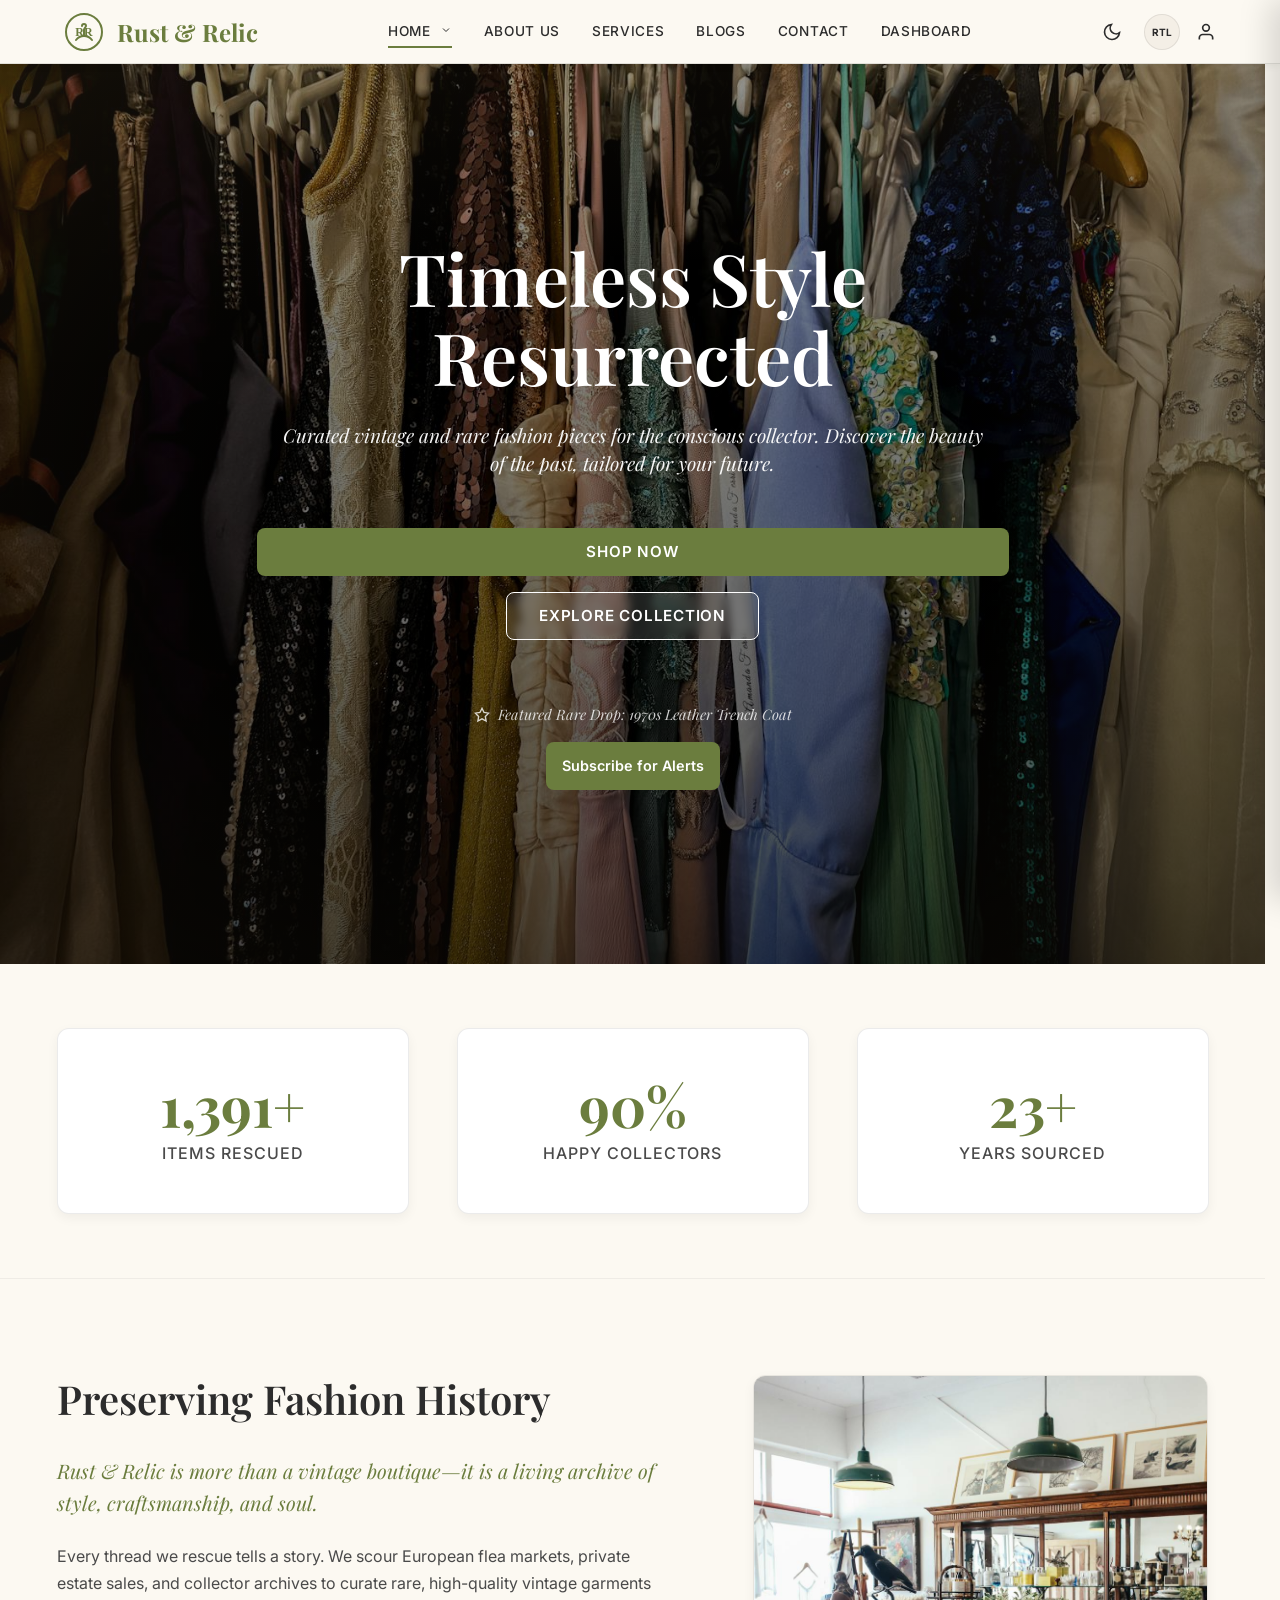
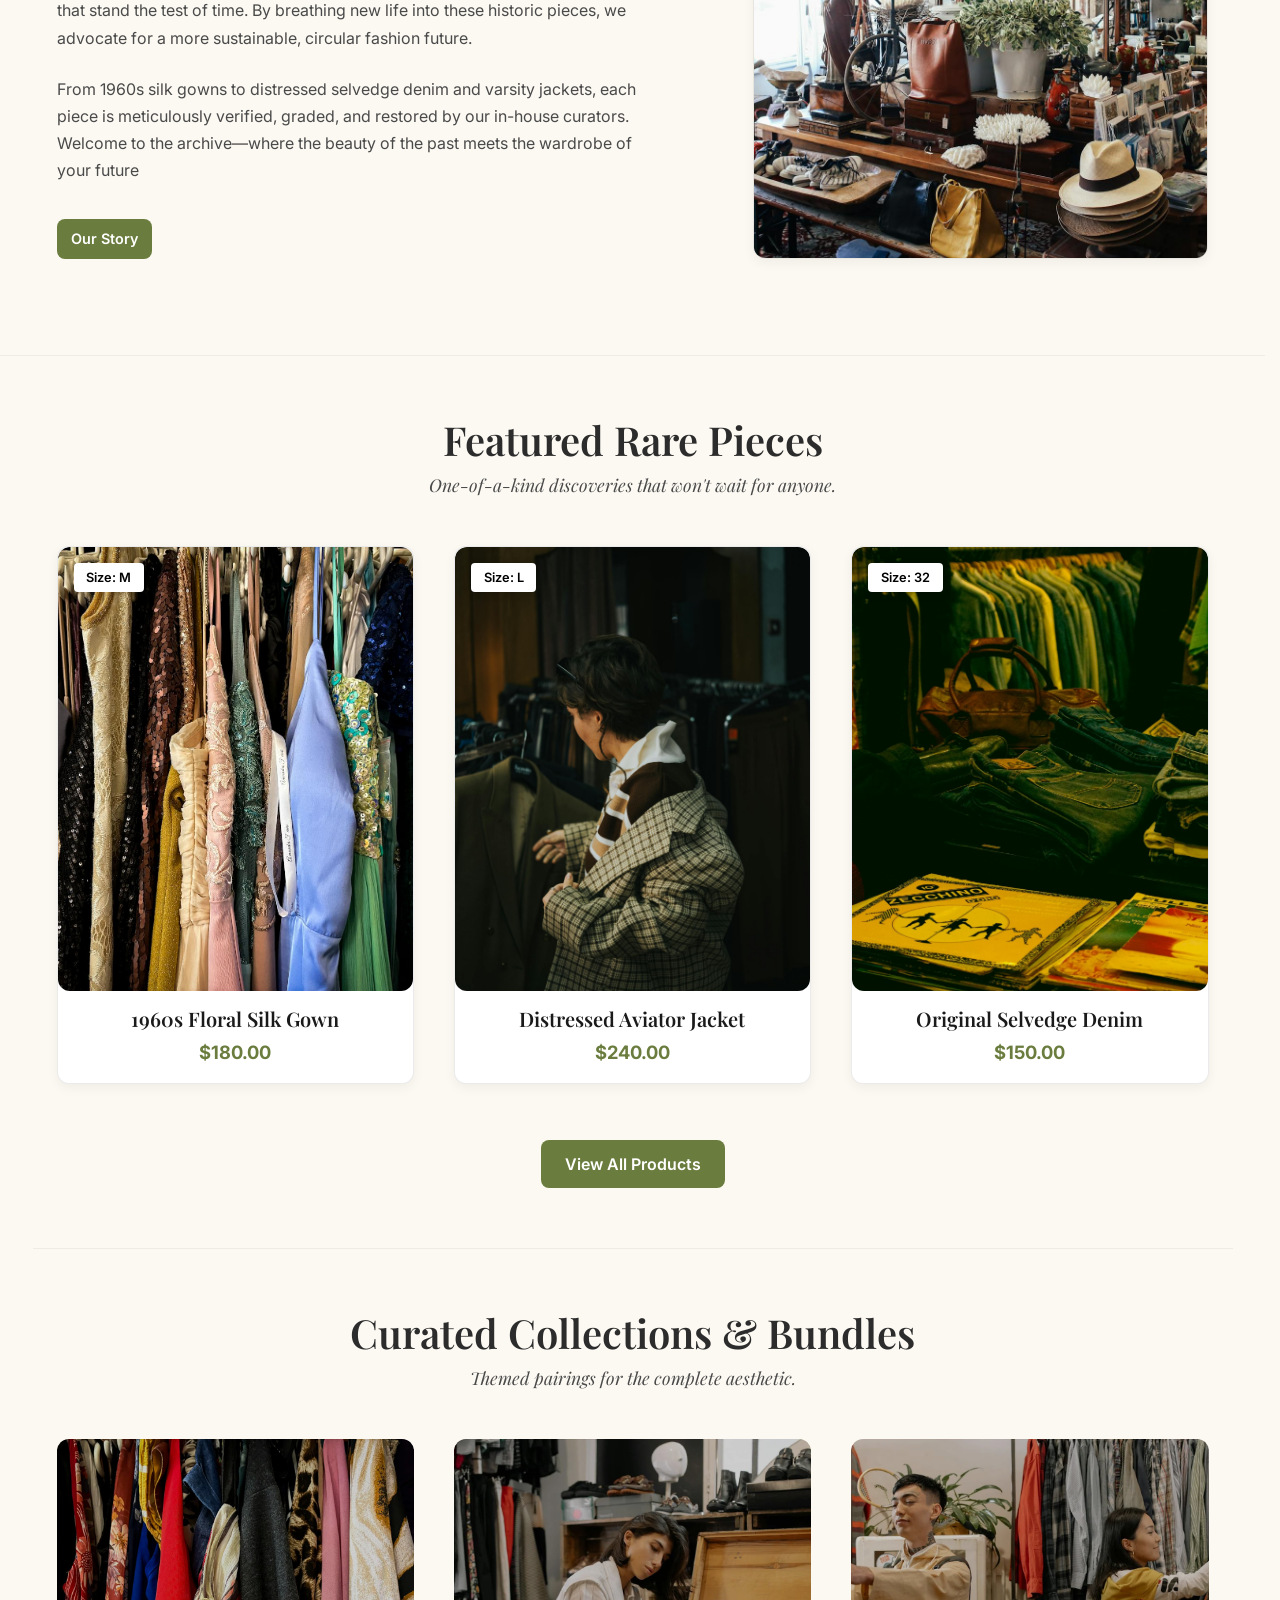
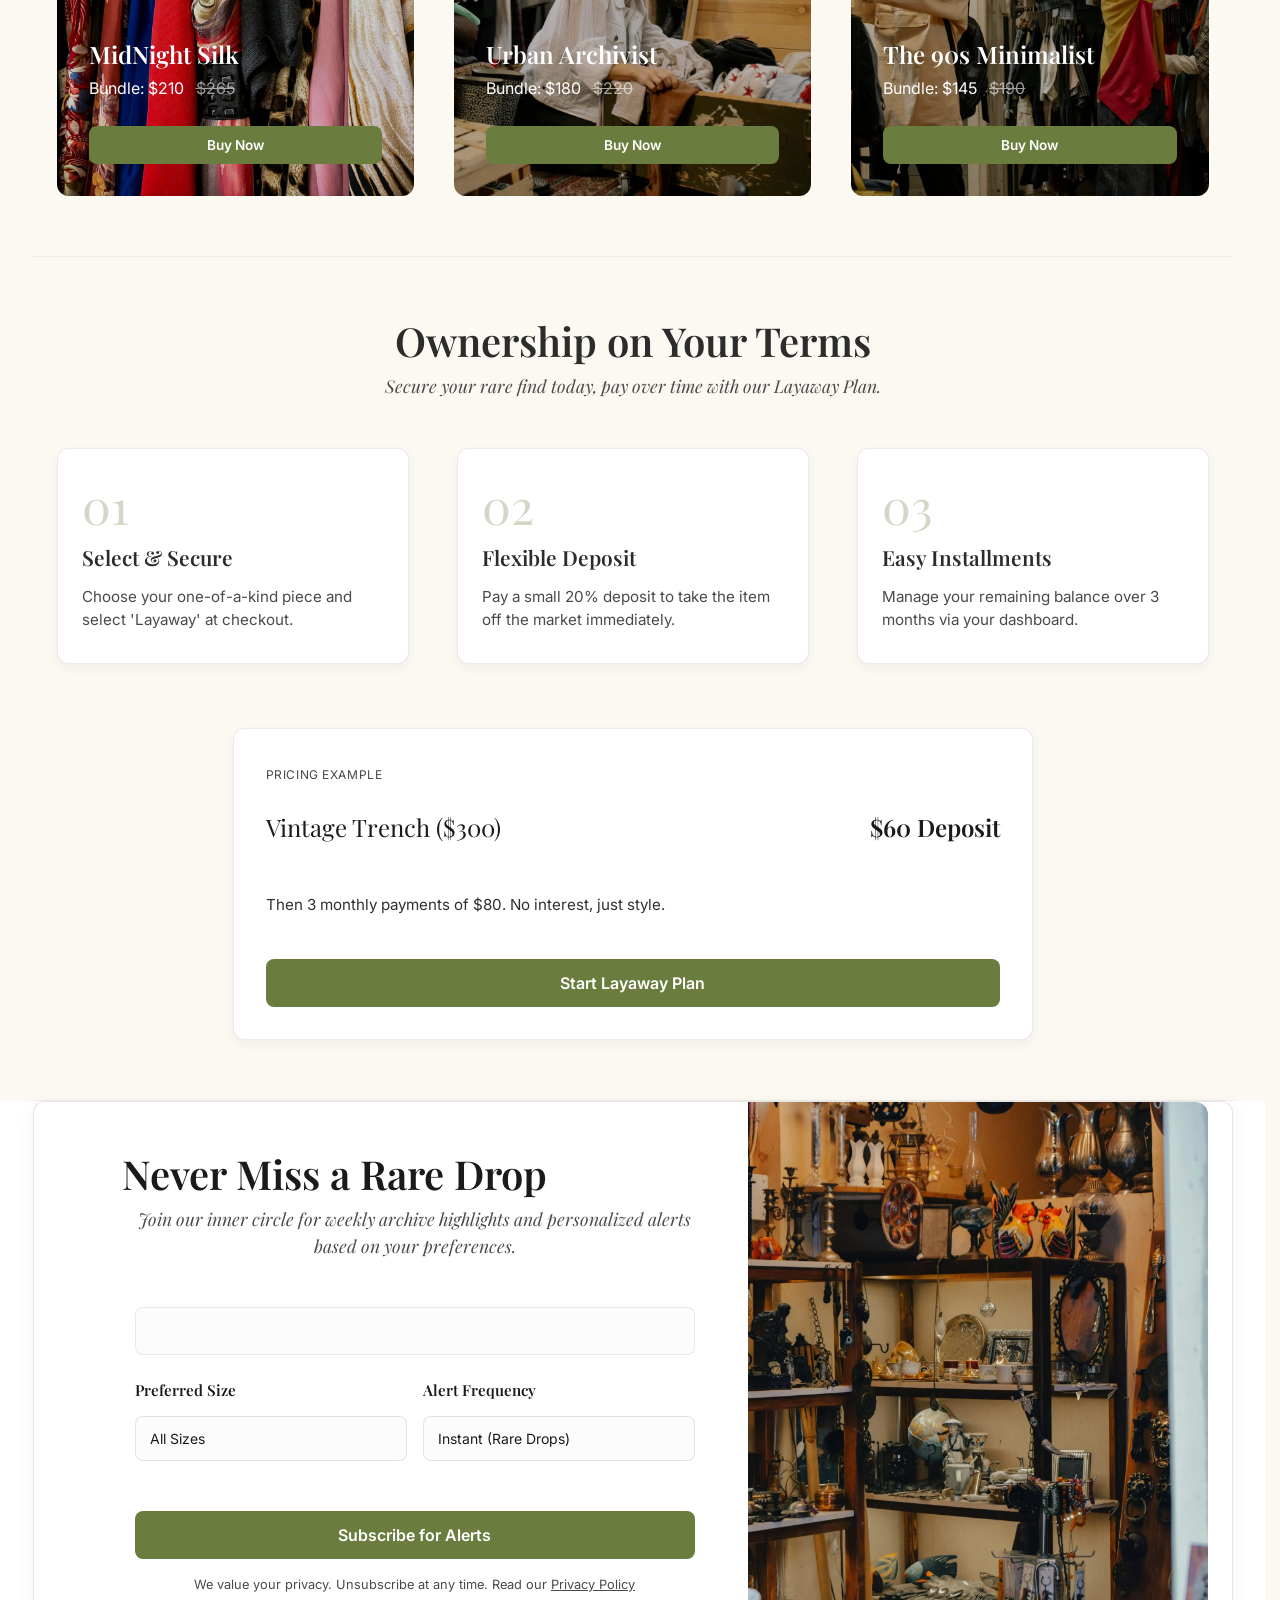
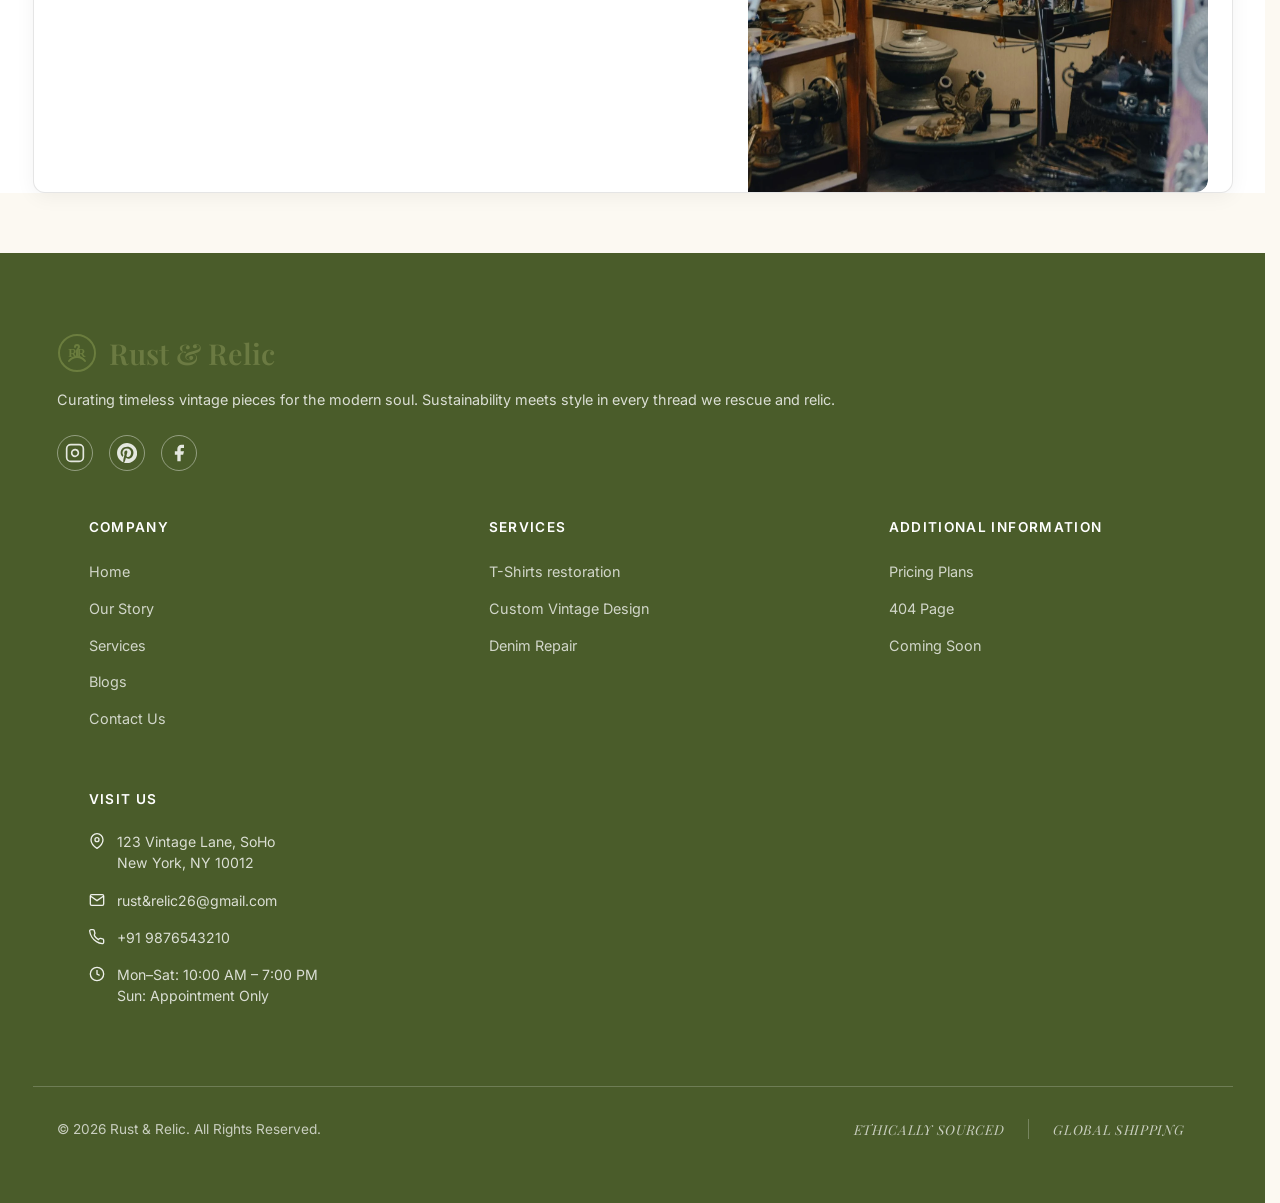
==== commit 04926e90: "Add files via upload" ====
--- a/index.html
+++ b/index.html
@@ -25,8 +25,9 @@
 
             <nav class="desktop-nav">
                 <div class="nav-item dropdown">
-                    <a href="index.html" class="nav-link active">HOME<svg class="dropdown-icon" width="12" height="12" viewBox="0 0 24 24" fill="none" stroke="currentColor" stroke-width="2"><path d="M6 9l6 6 6-6"></path></svg></a>
+                    <a href="#" class="nav-link active">HOME <svg class="dropdown-icon" width="12" height="12" viewBox="0 0 24 24" fill="none" stroke="currentColor" stroke-width="2"><path d="M6 9l6 6 6-6"></path></svg></a>
                     <div class="dropdown-menu">
+                        <a href="index.html" class="dropdown-item">Home 1</a>
                         <a href="./pages/home2.html" class="dropdown-item">Home 2</a>
                     </div>
                 </div>
@@ -79,8 +80,7 @@
             
             <nav class="drawer-nav">
                 <div class="drawer-section">
-                    <a href="index.html" class="drawer-link active">Home 1</a>
-                    <a href="./pages/home2.html" class="drawer-link">Home 2</a>
+                    <a href="index.html" class="drawer-link active">Home</a>
                     <a href="./pages/about.html" class="drawer-link">About Page</a>
                     <a href="./pages/services.html" class="drawer-link">Services Page</a>
                     <a href="./pages/blogs.html" class="drawer-link">Blogs Page</a>
@@ -341,7 +341,6 @@
                         <p class="privacy-note">We value your privacy. Unsubscribe at any time. Read our <a
                                 href="#">Privacy Policy</a></p>
                     </form>
-                    <div class="brand-signature mt-auto">Rusty Relic</div>
                 </div>
                 <div class="newsletter-image">
                     <img src="./images/store interior.webp" alt="Store Interior">
@@ -352,7 +351,10 @@
     <footer class="site-footer">
         <div class="container footer-grid">
             <div class="footer-brand">
-                <h2 class="footer-title">Rust & Relic</h2>
+                <div style="display: flex; align-items: center; gap: 12px; margin-bottom: 1rem;">
+                    <img src="images/logo-new.svg" alt="Rust & Relic" style="height: 40px; width: auto;">
+                    <h2 class="footer-title" style="color: #6b7a42; margin-bottom: 0;">Rust & Relic</h2>
+                </div>
                 <p class="footer-desc">Curating timeless vintage pieces for the modern soul. Sustainability meets style
                     in every thread we rescue and relic.</p>
                 <div class="social-links">
@@ -379,16 +381,6 @@
             </div>
 
             <div class="footer-links">
-                <h3 class="footer-heading">EXPLORE</h3>
-                <ul>
-                    <li><a href="./pages/home2.html">Shop All</a></li>
-                    <li><a href="./pages/home2.html">New Arrivals</a></li>
-                    <li><a href="./pages/home2.html">Outfit Bundles</a></li>
-                    <li><a href="./pages/home2.html">Rare Pieces</a></li>
-                </ul>
-            </div>
-
-            <div class="footer-links">
                 <h3 class="footer-heading">COMPANY</h3>
                 <ul>
                     <li><a href="./index.html">Home</a></li>
@@ -414,18 +406,25 @@
                     <li><a href="./pages/coming-soon.html">Coming Soon</a></li>
                 </ul>
             </div>
-            <div class="footer-newsletter">
-                <h3 class="footer-heading">JOIN THE ARCHIVE</h3>
-                <p>Get notified about rare drops and private collection releases.</p>
-                <form class="simple-subscribe">
-                    <input type="email" placeholder="Your email address" required>
-                    <button type="submit" aria-label="Subscribe">
-                        <svg width="20" height="20" fill="none" stroke="currentColor" stroke-width="2"
-                            viewBox="0 0 24 24">
-                            <path d="M5 12h14M12 5l7 7-7 7"></path>
-                        </svg>
-                    </button>
-                </form>
+            <div class="footer-contact-col">
+                <h3 class="footer-heading">VISIT US</h3>
+                <div class="footer-contact-item">
+                    <svg width="16" height="16" fill="none" stroke="currentColor" stroke-width="2" viewBox="0 0 24 24"><path d="M21 10c0 7-9 13-9 13s-9-6-9-13a9 9 0 0 1 18 0z"></path><circle cx="12" cy="10" r="3"></circle></svg>
+                    <span>123 Vintage Lane, SoHo<br>New York, NY 10012</span>
+                </div>
+                <div class="footer-contact-item">
+                    <svg width="16" height="16" fill="none" stroke="currentColor" stroke-width="2" viewBox="0 0 24 24"><path d="M4 4h16c1.1 0 2 .9 2 2v12c0 1.1-.9 2-2 2H4c-1.1 0-2-.9-2-2V6c0-1.1.9-2 2-2z"></path><polyline points="22,6 12,13 2,6"></polyline></svg>
+                    <a href="mailto:rust&relic26@gmail.com">rust&relic26@gmail.com</a>
+                </div>
+                <div class="footer-contact-item">
+                    <svg width="16" height="16" fill="none" stroke="currentColor" stroke-width="2" viewBox="0 0 24 24"><path d="M22 16.92v3a2 2 0 0 1-2.18 2 19.79 19.79 0 0 1-8.63-3.07A19.5 19.5 0 0 1 4.13 12 19.79 19.79 0 0 1 1.06 3.38 2 2 0 0 1 3.04 1h3a2 2 0 0 1 2 1.72c.127.96.361 1.903.7 2.81a2 2 0 0 1-.45 2.11L8.09 9.91a16 16 0 0 0 6 6l1.27-1.27a2 2 0 0 1 2.11-.45c.907.339 1.85.573 2.81.7A2 2 0 0 1 22 16.92z"></path></svg>
+                    <a href="tel:+919876543210">+91 9876543210</a>
+                </div>
+                <div class="footer-contact-item">
+                    <svg width="16" height="16" fill="none" stroke="currentColor" stroke-width="2" viewBox="0 0 24 24"><circle cx="12" cy="12" r="10"></circle><polyline points="12 6 12 12 16 14"></polyline></svg>
+                    <span>Mon–Sat: 10:00 AM – 7:00 PM<br>Sun: Appointment Only</span>
+                </div>
+
             </div>
         </div>
         <div class="footer-bottom container">
--- a/css/style.css
+++ b/css/style.css
@@ -87,7 +87,7 @@
     width: 100%;
     position: relative;
     box-sizing: border-box;
-    padding-top: 80px;
+    padding-top: 64px;
 }
 
 *, *::before, *::after {
@@ -429,7 +429,7 @@
     top: 0;
     left: 0;
     width: 100%;
-    height: 80px;
+    height: 64px;
     background-color: var(--clr-bg);
     opacity: 0.98;
     backdrop-filter: blur(10px);
@@ -597,7 +597,7 @@
     align-items: center;
     gap: var(--spacing-xs);
     font-family: var(--font-serif);
-    font-size: 1.8rem;
+    font-size: 1.5rem;
     font-weight: 700;
     color: var(--clr-accent);
     white-space: nowrap;
@@ -617,7 +617,7 @@
 
 .desktop-nav {
     display: flex;
-    gap: 3.5rem;
+    gap: 2rem;
     justify-content: center;
 }
 
@@ -1004,12 +1004,13 @@
     border-radius: var(--border-radius-md);
     overflow: hidden;
     box-shadow: var(--shadow-soft);
-    transition: background-color var(--transition-fast);
+    transition: transform 0.35s ease, box-shadow 0.35s ease, background-color var(--transition-fast);
     border: 1px solid var(--clr-border);
 }
 
 .product-card:hover {
-    box-shadow: none;
+    transform: translateY(-8px);
+    box-shadow: 0 16px 40px rgba(0, 0, 0, 0.14);
 }
 
 html[data-theme='dark'] .product-card {
@@ -1028,11 +1029,11 @@
     width: 100%;
     height: 100%;
     object-fit: cover;
-    transition: transform 0.4s ease;
+    transition: transform 0.5s ease;
 }
 
 .product-card:hover .card-img {
-    transform: none;
+    transform: scale(1.06);
 }
 
 .size-badge {
@@ -1137,17 +1138,17 @@
 .collection-overlay {
     position: absolute;
     inset: 0;
-    background: rgba(0, 0, 0, 0.4);
+    background: rgba(0, 0, 0, 0.18);
     padding: var(--spacing-lg);
     color: var(--clr-white);
     display: flex;
     flex-direction: column;
     justify-content: flex-end;
-    transition: background-color var(--transition-fast);
+    transition: background-color 0.35s ease;
 }
 
 .collection-card:hover .collection-overlay {
-    background: rgba(0, 0, 0, 0.5);
+    background: rgba(0, 0, 0, 0.28);
 }
 
 .collection-title {
@@ -1236,17 +1237,18 @@
 
 .newsletter-inner {
     display: grid;
-    grid-template-columns: 1fr 1fr;
-    gap: 4rem;
+    grid-template-columns: 1.2fr 0.8fr;
+    gap: 0;
     padding-inline: 0;
     position: relative;
     border-radius: 12px;
+    align-items: stretch;
 }
 
 .newsletter-content {
     position: relative;
     z-index: 2;
-    padding: 5rem 2rem 5rem 5rem;
+    padding: 3rem 2.5rem 3rem 4rem;
     display: flex;
     flex-direction: column;
 }
@@ -1386,32 +1388,39 @@
 
 .newsletter-image {
     height: 100%;
+    align-self: stretch;
+    overflow: hidden;
+    border-top-right-radius: 12px;
+    border-bottom-right-radius: 12px;
 }
 
 .newsletter-image img {
     height: 100%;
     width: 100%;
     object-fit: cover;
+    object-position: center top;
     border-top-right-radius: 12px;
     border-bottom-right-radius: 12px;
+    display: block;
 }
 
 .site-footer {
-    background-color: var(--clr-bg);
-    color: var(--clr-text-main);
+    background-color: #4A5C2A;
+    color: #ffffff;
     padding-top: 5rem;
     padding-bottom: 2rem;
-    border-top: 1px solid var(--clr-border);
+    border-top: none;
     margin-top: 60px;
 }
 
 html[data-theme='dark'] .site-footer {
-    background-color: var(--clr-bg);
+    background-color: #3A4820;
+    color: #ffffff;
 }
 
 .footer-grid {
     display: grid;
-    grid-template-columns: 2fr 1fr 1fr 1fr 1fr 2fr;
+    grid-template-columns: 1.8fr 1fr 1fr 1fr 1.6fr;
     gap: 2rem;
     margin-bottom: 4rem;
 }
@@ -1423,13 +1432,14 @@
 .footer-title {
     font-size: 1.8rem;
     margin-bottom: 1rem;
-    color: var(--clr-accent);
+    color: #ffffff;
 }
 
 .footer-desc {
     font-size: 0.9rem;
-    color: var(--clr-text-light);
+    color: rgba(255, 255, 255, 0.8);
     margin-bottom: 1.5rem;
+    max-width: 100%;
 }
 
 .social-links {
@@ -1443,15 +1453,17 @@
     justify-content: center;
     width: 36px;
     height: 36px;
-    border: 1px solid var(--clr-border);
+    border: 1px solid rgba(255, 255, 255, 0.4);
     border-radius: 50%;
+    color: rgba(255, 255, 255, 0.85);
     transition: all 0.3s ease;
 }
 
 .social-icon:hover {
-    color: var(--clr-white);
-    background-color: var(--clr-accent);
-    border-color: var(--clr-accent);
+    color: #4A5C2A;
+    background-color: #ffffff;
+    border-color: #ffffff;
+    transform: translateY(-3px);
 }
 
 .footer-heading {
@@ -1461,22 +1473,21 @@
     text-transform: uppercase;
     font-weight: 600;
     margin-bottom: 1.5rem;
+    color: #ffffff;
 }
 
 .footer-links {
-    border-left: 1px solid var(--clr-border);
     padding-left: 2rem;
 }
 
 .address {
     padding-left: 2rem;
-    border-left: 1px solid var(--clr-border);
 }
 
 .address p {
     font-size: 0.9rem;
     line-height: 1.6;
-    color: var(--clr-text-light);
+    color: rgba(255, 255, 255, 0.8);
 }
 
 .footer-links ul li {
@@ -1485,30 +1496,71 @@
 
 .footer-links a {
     font-size: 0.9rem;
-    color: var(--clr-text-light);
+    color: rgba(255, 255, 255, 0.75);
     transition: all 0.25s ease;
     position: relative;
     display: inline-block;
 }
 
 .footer-links a:hover {
-    color: var(--clr-accent);
+    color: #ffffff;
+    padding-left: 4px;
+}
+
+.footer-contact-col {
+    padding-left: 2rem;
+}
+
+.footer-contact-col .footer-heading {
+    color: #ffffff;
+}
+
+.footer-contact-item {
+    display: flex;
+    align-items: flex-start;
+    gap: 0.75rem;
+    margin-bottom: 1rem;
+    font-size: 0.88rem;
+    color: rgba(255, 255, 255, 0.8);
+    line-height: 1.5;
+}
+
+.footer-contact-item svg {
+    flex-shrink: 0;
+    margin-top: 2px;
+    color: rgba(255,255,255,0.9);
+}
+
+.footer-contact-item a {
+    color: rgba(255, 255, 255, 0.8);
+    text-decoration: none;
+    transition: color 0.2s ease;
+}
+
+.footer-contact-item a:hover {
+    color: #ffffff;
+}
+
+.footer-contact-socials {
+    display: flex;
+    gap: 0.75rem;
+    margin-top: 1.25rem;
 }
 
 .footer-newsletter {
-    border-left: 1px solid var(--clr-border);
     padding-left: 2rem;
+    display: none;
 }
 
 .footer-newsletter p {
     font-size: 0.9rem;
-    color: var(--clr-text-light);
+    color: rgba(255, 255, 255, 0.8);
     margin-bottom: 1rem;
 }
 
 .simple-subscribe {
     display: flex;
-    border-bottom: 1px solid var(--clr-border);
+    border-bottom: 1px solid rgba(255,255,255,0.3);
 }
 
 .simple-subscribe input {
@@ -1517,6 +1569,11 @@
     padding: 0.5rem 0;
     flex-grow: 1;
     font-size: 0.9rem;
+    color: #ffffff;
+}
+
+.simple-subscribe input::placeholder {
+    color: rgba(255,255,255,0.5);
 }
 
 .simple-subscribe input:focus {
@@ -1525,22 +1582,22 @@
 
 .simple-subscribe button {
     padding: 0.5rem;
-    color: var(--clr-accent);
+    color: rgba(255,255,255,0.8);
     transition: all 0.3s ease;
 }
 
 .simple-subscribe button:hover {
-    color: var(--clr-accent-hover);
+    color: #ffffff;
 }
 
 .footer-bottom {
     display: flex;
     justify-content: space-between;
     align-items: center;
-    padding-block: 3rem;
-    border-top: 1px solid var(--clr-border);
+    padding-block: 2rem;
+    border-top: 1px solid rgba(255, 255, 255, 0.2);
     font-size: 0.85rem;
-    color: var(--clr-text-light);
+    color: rgba(255, 255, 255, 0.7);
 }
 
 .footer-badges {
@@ -1550,11 +1607,12 @@
     font-style: italic;
     letter-spacing: 0.05em;
     text-transform: uppercase;
+    color: rgba(255,255,255,0.7);
 }
 
 .footer-badges span {
     padding: 0 1.5rem;
-    border-left: 1px solid var(--clr-border);
+    border-left: 1px solid rgba(255, 255, 255, 0.25);
 }
 
 .footer-badges span:first-child {
@@ -4411,10 +4469,6 @@
 }
 
 
-html[data-theme='dark'] .blog-hero {
-    background: linear-gradient(180deg, #0E0E0E 0%, #1a1a12 100%);
-}
-
 
 html[data-theme='dark'] .bg-secondary {
     background-color: #141414 !important;
@@ -4528,4 +4582,9 @@
 
 .btn, .nav-link, .drawer-link, .social-icon, .icon-btn, .product-card, .bundle-card, .collection-card {
     transition: all 0.3s cubic-bezier(0.25, 0.8, 0.25, 1);
+}
+.product-card:hover .card-image-wrapper::after {
+    background: transparent !important;
+    opacity: 0 !important;
+    display: none !important;
 }
--- a/css/home.css
+++ b/css/home.css
@@ -15,6 +15,23 @@
     overflow: hidden;
     aspect-ratio: 1/1;
     background-color: var(--clr-bg-alt);
+    transition: transform 0.4s ease, box-shadow 0.4s ease;
+}
+
+.collection-card:hover {
+    transform: translateY(-10px);
+    box-shadow: 0 20px 50px rgba(0, 0, 0, 0.18);
+}
+
+.collection-img {
+    width: 100%;
+    height: 100%;
+    object-fit: cover;
+    transition: transform 0.5s ease;
+}
+
+.collection-card:hover .collection-img {
+    transform: scale(1.07);
 }
 
 .home-isolated .layaway-steps {
@@ -413,11 +430,10 @@
     border-bottom-color: rgba(0,0,0,0.05) !important;
 }
 
-/* Stats Section Styles */
 .stats-section {
     background-color: var(--clr-bg-alt);
     border-bottom: 1px solid var(--clr-border);
-    padding: 5rem 0;
+    padding: 4rem 0;
 }
 
 .stats-grid {
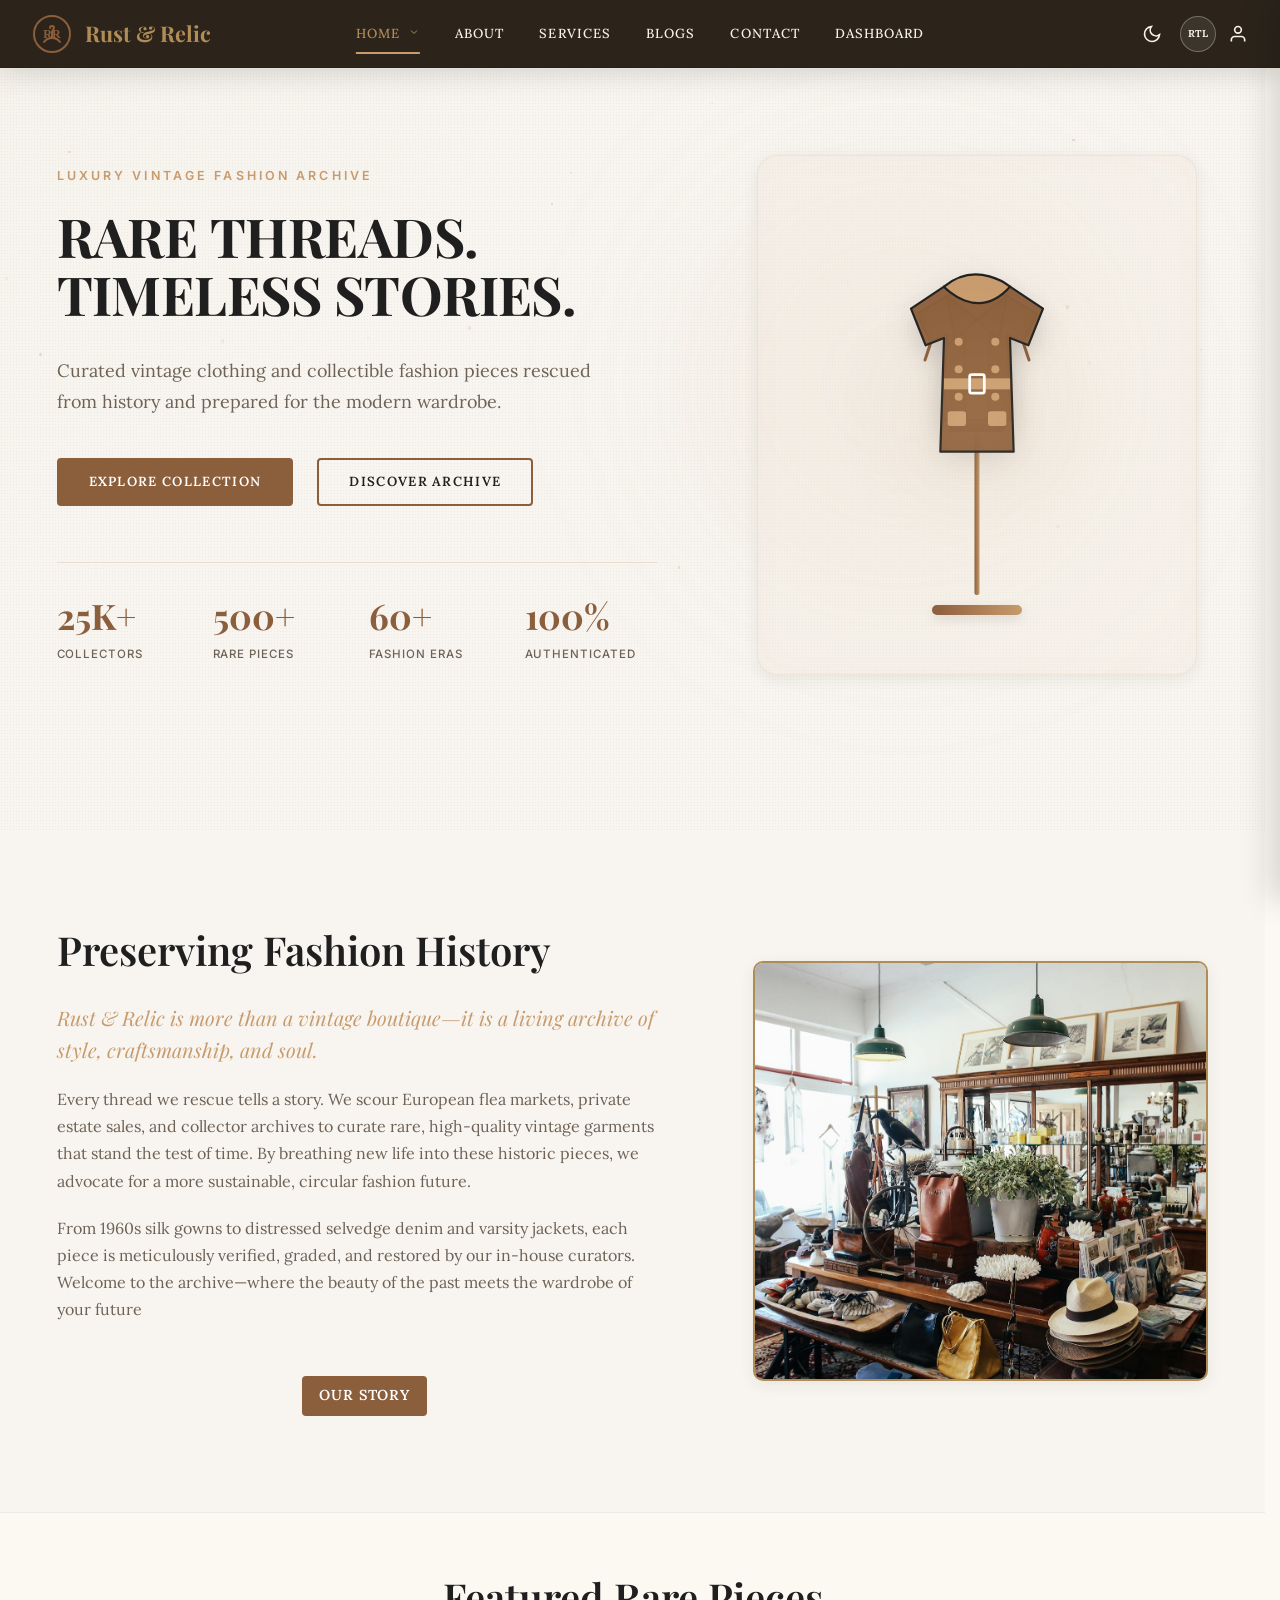
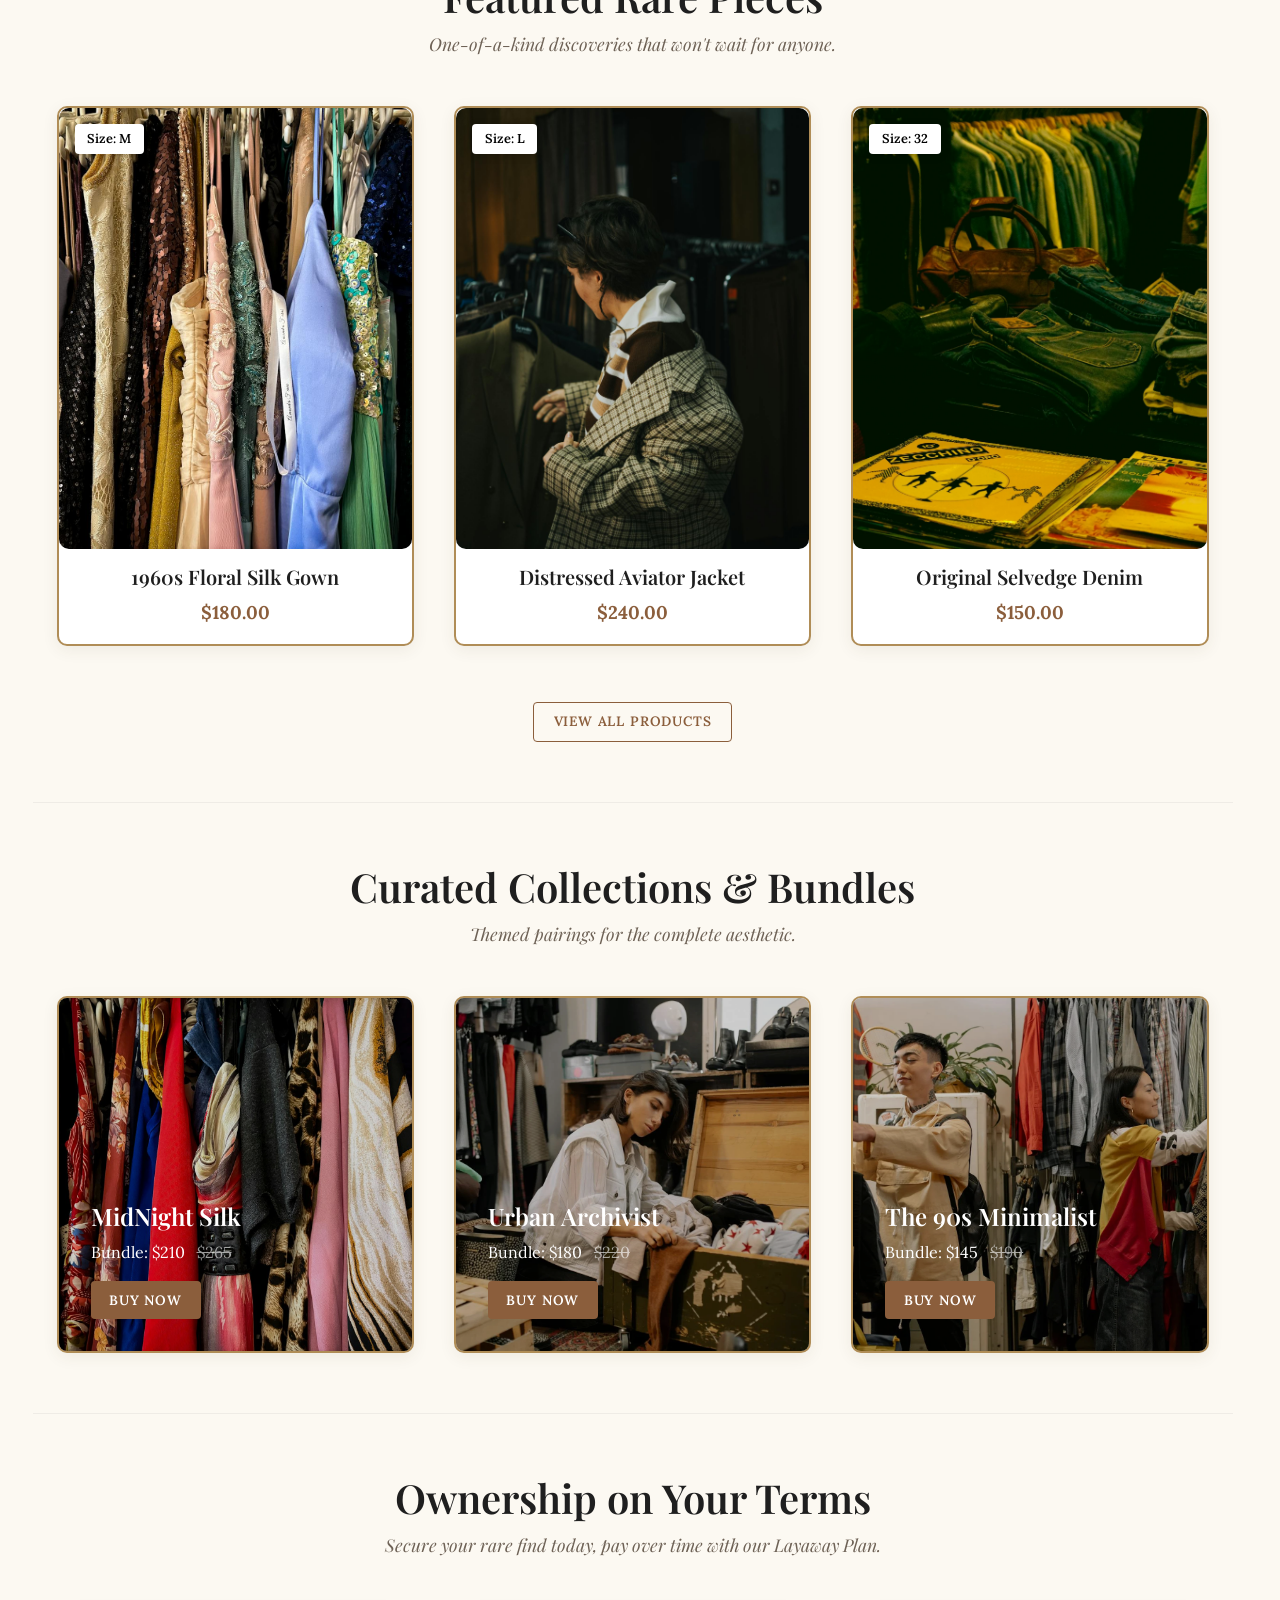
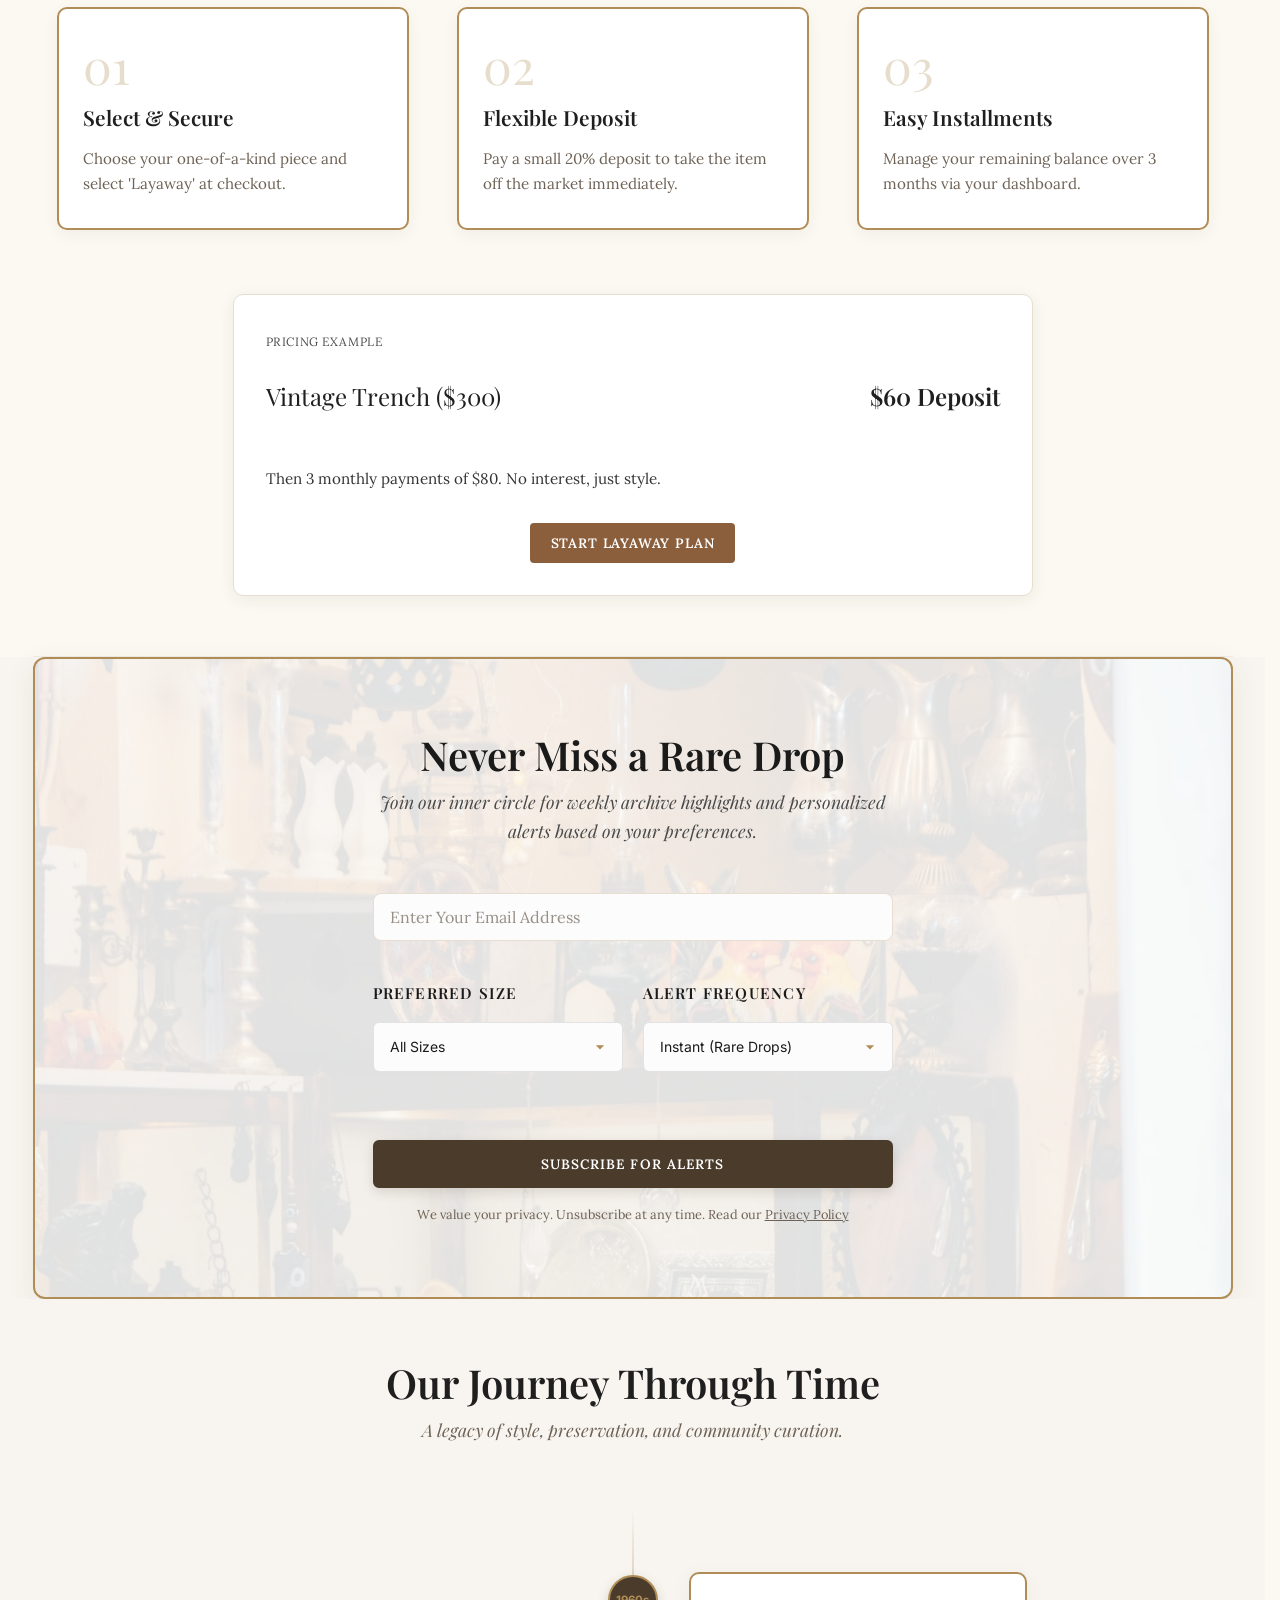
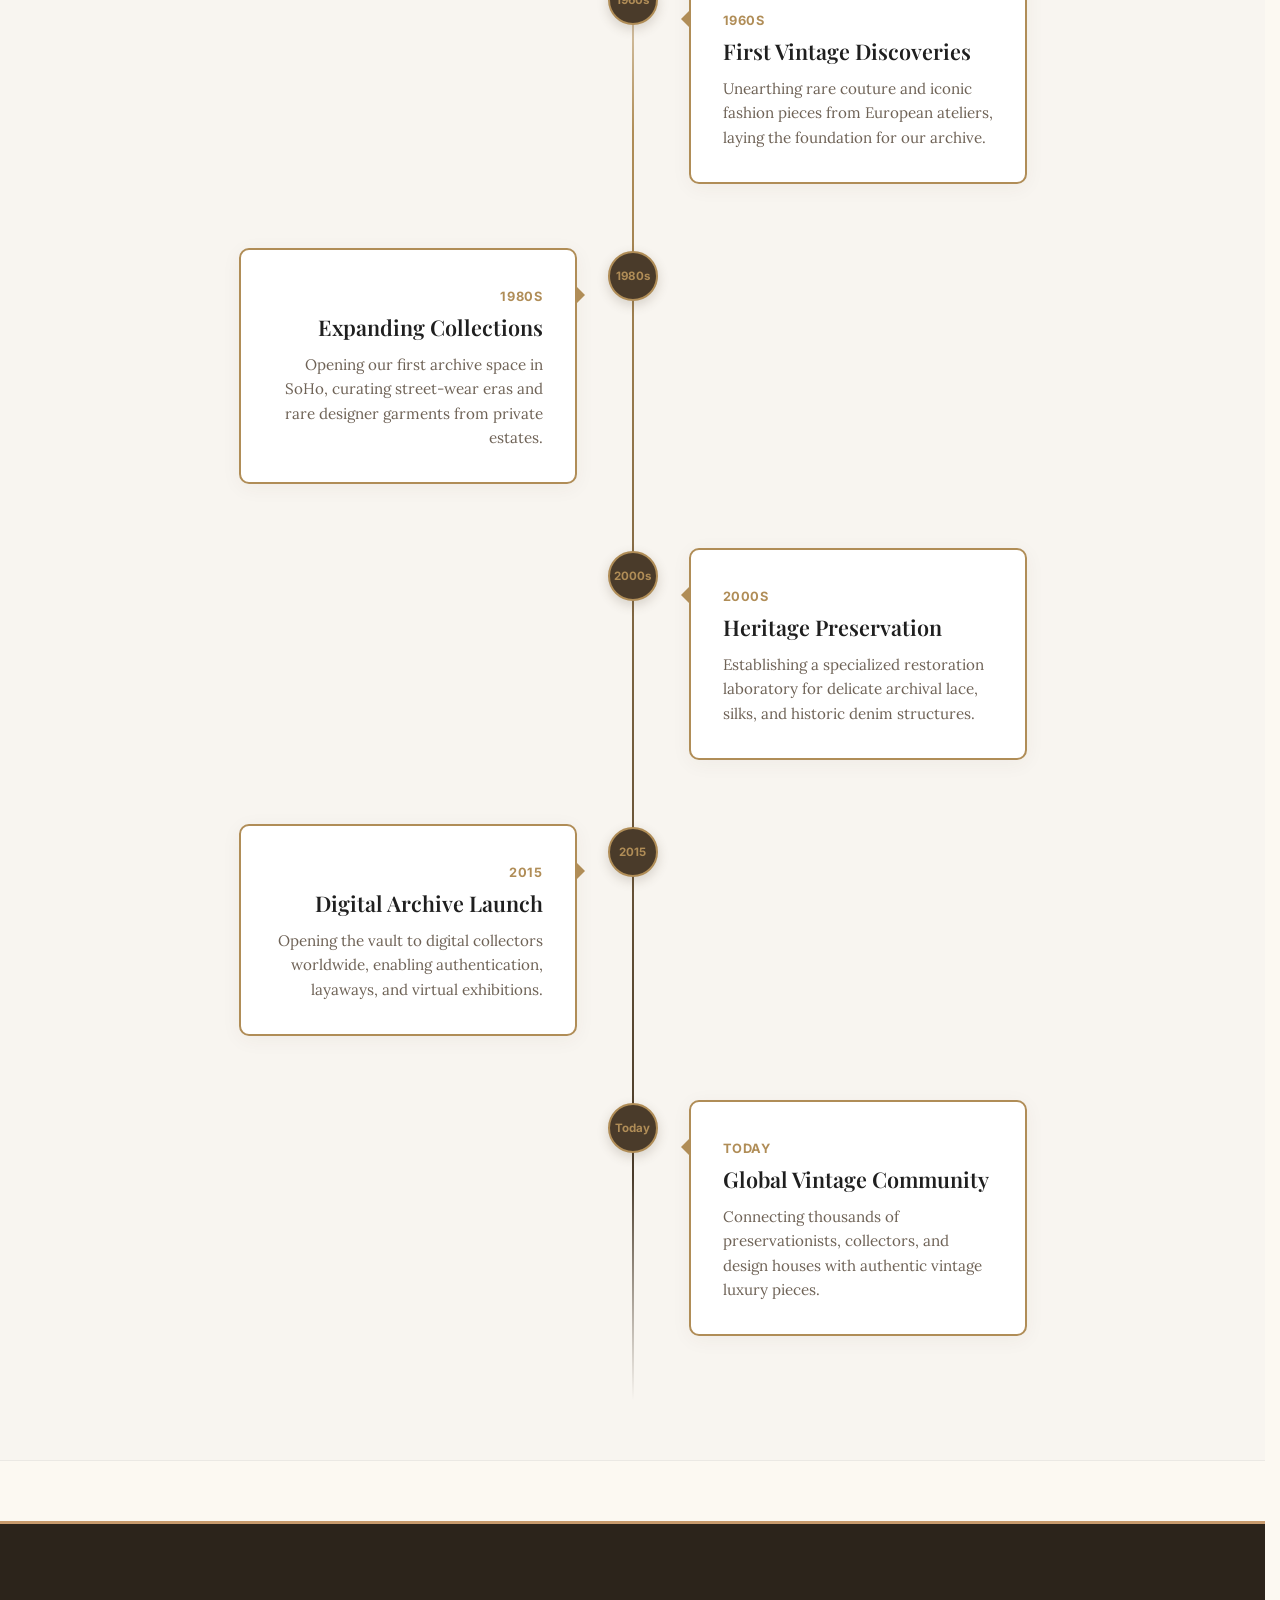
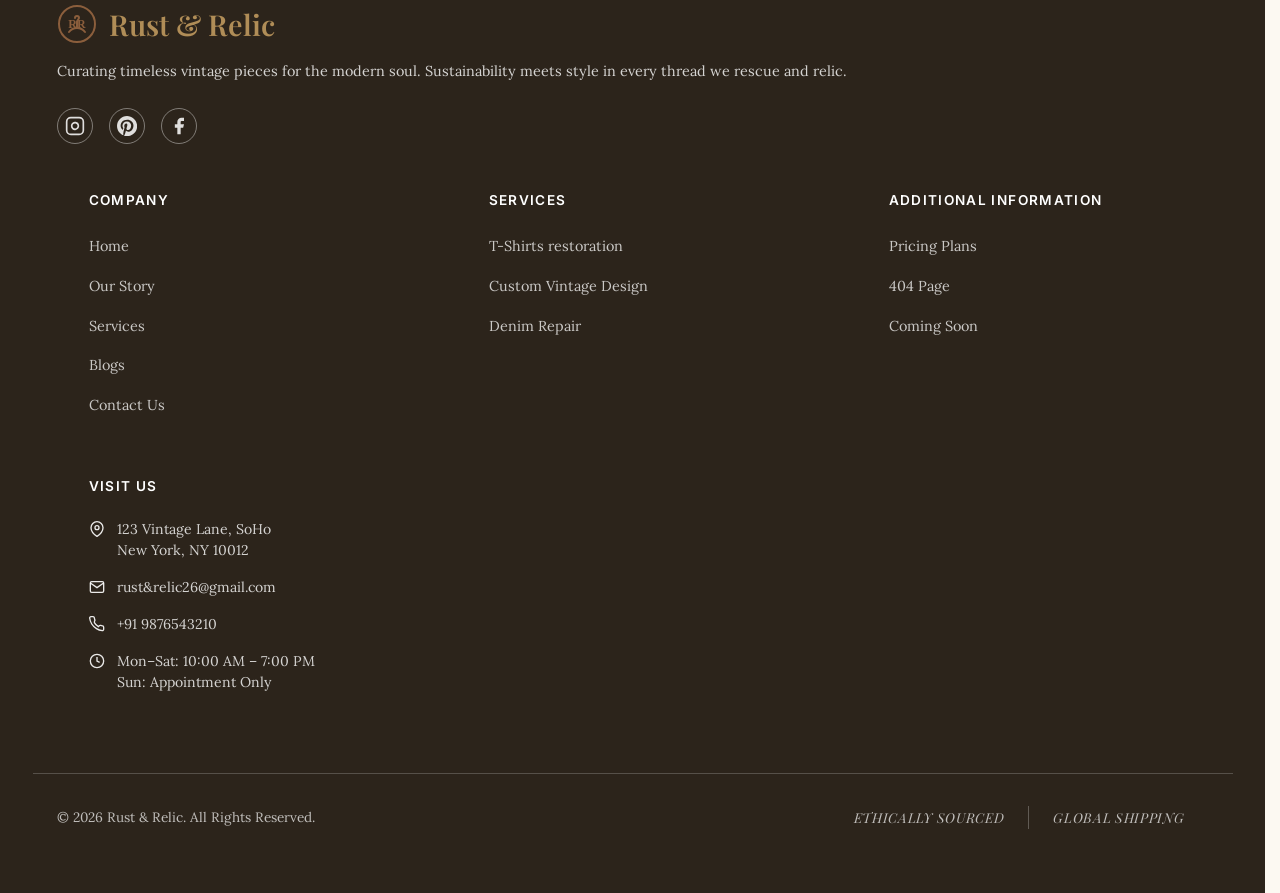
==== commit bb838684: "Add files via upload" ====
--- a/index.html
+++ b/index.html
@@ -8,7 +8,7 @@
     <link rel="preconnect" href="https://fonts.googleapis.com">
     <link rel="preconnect" href="https://fonts.gstatic.com" crossorigin>
     <link
-        href="https://fonts.googleapis.com/css2?family=Playfair+Display:ital,wght@0,400;0,600;0,700;1,400&family=Inter:wght@300;400;500;600&display=swap"
+        href="https://fonts.googleapis.com/css2?family=Playfair+Display:ital,wght@0,400;0,600;0,700;1,400&family=Lora:ital,wght@0,400;0,500;0,600;1,400;1,500&family=Libre+Baskerville:ital,wght@0,400;0,700;1,400&family=Inter:wght@300;400;500;600&display=swap"
         rel="stylesheet">
     <link rel="stylesheet" href="css/style.css">
     <link rel="stylesheet" href="css/home.css">
@@ -16,7 +16,7 @@
 </head>
 
 <body class="home-isolated">
-    <header class="site-header">
+    <header class="site-header animate-header">
         <div class="container header-inner">
             <a href="index.html" class="logo">
                 <img src="images/logo-new.svg" alt="Rust & Relic" class="nav-logo-img">
@@ -25,17 +25,17 @@
 
             <nav class="desktop-nav">
                 <div class="nav-item dropdown">
-                    <a href="#" class="nav-link active">HOME <svg class="dropdown-icon" width="12" height="12" viewBox="0 0 24 24" fill="none" stroke="currentColor" stroke-width="2"><path d="M6 9l6 6 6-6"></path></svg></a>
+                    <a href="#" class="nav-link active">Home <svg class="dropdown-icon" width="12" height="12" viewBox="0 0 24 24" fill="none" stroke="currentColor" stroke-width="2"><path d="M6 9l6 6 6-6"></path></svg></a>
                     <div class="dropdown-menu">
                         <a href="index.html" class="dropdown-item">Home 1</a>
                         <a href="./pages/home2.html" class="dropdown-item">Home 2</a>
                     </div>
                 </div>
-                <a href="./pages/about.html" class="nav-link">ABOUT US</a>
-                <a href="./pages/services.html" class="nav-link">SERVICES</a>
-                <a href="./pages/blogs.html" class="nav-link">BLOGS</a>
-                <a href="./pages/contact.html" class="nav-link">CONTACT</a>
-                <a href="./pages/dashboard.html" class="nav-link">DASHBOARD</a>
+                <a href="./pages/about.html" class="nav-link">About</a>
+                <a href="./pages/services.html" class="nav-link">Services</a>
+                <a href="./pages/blogs.html" class="nav-link">Blogs</a>
+                <a href="./pages/contact.html" class="nav-link">Contact</a>
+                <a href="./pages/dashboard.html" class="nav-link">Dashboard</a>
             </nav>
 
             <div class="header-actions">
@@ -115,45 +115,151 @@
     </header>
 
     <main>
-        <section class="hero-section" style="background-image: url('./images/1960s\ floral.jpeg');">
-            <div class="hero-overlay"></div>
-            <div class="container hero-content">
-                    <h1 class="hero-title">Timeless Style<br>Resurrected</h1>
-                <p class="hero-subtitle">Curated vintage and rare fashion pieces for the conscious collector. Discover
-                    the beauty of the past, tailored for your future.</p>
-                <div class="hero-buttons">
-                    <a href="./pages/home2.html" class="btn btn-primary">Shop Now</a>
-                    <a href="./pages/services.html" class="btn btn-secondary">Explore Collection</a>
-                </div>
-
-                <div class="featured-drop">
-                    <svg width="16" height="16" fill="none" stroke="currentColor" stroke-width="2" viewBox="0 0 24 24">
-                        <path
-                            d="M12 2l3.09 6.26L22 9.27l-5 4.87 1.18 6.88L12 17.77l-6.18 3.25L7 14.14 2 9.27l6.91-1.01L12 2z">
-                        </path>
-                    </svg>
-                    <span>Featured Rare Drop: 1970s Leather Trench Coat</span>
-                </div>
-                <button class="btn btn-secondary btn-sm mt-1" id="subscribe-alerts-btn"
-                    style="margin-top: 1rem; width: auto; min-width: 160px; height: 48px;">Subscribe for Alerts</button>
-            </div>
-            </div>
-        </section>
-
-        <section class="stats-section section-padding">
-            <div class="container">
-                <div class="stats-grid">
-                    <div class="stat-card">
-                        <div class="stat-number" data-target="1500" data-suffix="+">0+</div>
-                        <div class="stat-label">Items Rescued</div>
-                    </div>
-                    <div class="stat-card">
-                        <div class="stat-number" data-target="98" data-suffix="%">0%</div>
-                        <div class="stat-label">Happy Collectors</div>
-                    </div>
-                    <div class="stat-card">
-                        <div class="stat-number" data-target="25" data-suffix="+">0+</div>
-                        <div class="stat-label">Years Sourced</div>
+        <section class="premium-hero">
+            <div class="hero-bg-fx">
+                <div class="ambient-glow"></div>
+                <div class="light-beam"></div>
+                <div class="film-grain"></div>
+                <div class="dust-particles" id="dust-particles"></div>
+            </div>
+
+            <div class="container hero-container">
+                <div class="hero-left">
+                    <span class="hero-tagline">LUXURY VINTAGE FASHION ARCHIVE</span>
+                    <h1 class="hero-headline">
+                        <span class="word-wrapper"><span class="word word-reveal-1">RARE</span></span>
+                        <span class="word-wrapper"><span class="word word-reveal-2">THREADS.</span></span>
+                        <br>
+                        <span class="word-wrapper"><span class="word word-reveal-3">TIMELESS</span></span>
+                        <span class="word-wrapper"><span class="word word-reveal-4">STORIES.</span></span>
+                    </h1>
+                    <p class="hero-description">
+                        Curated vintage clothing and collectible fashion pieces rescued from history and prepared for the modern wardrobe.
+                    </p>
+                    <div class="hero-actions-new">
+                        <a href="./pages/home2.html" class="btn btn-primary premium-cta-btn magnetic-btn">Explore Collection</a>
+                        <a href="./pages/services.html" class="btn btn-secondary premium-cta-btn magnetic-btn">Discover Archive</a>
+                    </div>
+                    
+                    <div class="hero-stats-grid">
+                        <div class="stat-item-new">
+                            <span class="stat-number" data-target="25" data-suffix="K+">0K+</span>
+                            <span class="stat-label-new">Collectors</span>
+                        </div>
+                        <div class="stat-item-new">
+                            <span class="stat-number" data-target="500" data-suffix="+">0+</span>
+                            <span class="stat-label-new">Rare Pieces</span>
+                        </div>
+                        <div class="stat-item-new">
+                            <span class="stat-number" data-target="60" data-suffix="+">0+</span>
+                            <span class="stat-label-new">Fashion Eras</span>
+                        </div>
+                        <div class="stat-item-new">
+                            <span class="stat-number" data-target="100" data-suffix="%">0%</span>
+                            <span class="stat-label-new">Authenticated</span>
+                        </div>
+                    </div>
+                </div>
+
+                <div class="hero-right">
+                    <div class="fashion-showcase-container">
+                        <div class="spotlight" id="luxury-spotlight"></div>
+                        
+                        <div class="mannequin-wrapper" id="mannequin-parallax-wrapper">
+                            <div class="mannequin-stand">
+                                <div class="stand-hook"></div>
+                                <div class="stand-pole"></div>
+                                <div class="stand-base"></div>
+                                
+                                <div class="clothing-hanger">
+                                    <div class="hanger-hook"></div>
+                                    <div class="hanger-shoulders"></div>
+                                </div>
+                            </div>
+                            
+                            <div class="clothing-showcase-items">
+                                
+                                <div class="showcase-item shirt-item" id="item-shirt">
+                                    <svg viewBox="0 0 100 100" fill="none" stroke="currentColor" stroke-width="1.2" stroke-linecap="round" stroke-linejoin="round">
+                                        <path d="M50 20 L62 25 L75 32 L68 40 L60 36 L62 82 L38 82 L40 36 L32 40 L25 32 L38 25 Z" fill="var(--clr-primary)" fill-opacity="0.9"/>
+                                        <path d="M42 21 L50 29 L58 21" fill="none" stroke="var(--clr-accent)" stroke-width="1.8"/>
+                                        <path d="M42 21 L50 31 L58 21 L50 20 Z" fill="var(--clr-bg)" fill-opacity="0.9"/>
+                                        <line x1="50" y1="36" x2="50" y2="78" stroke="var(--clr-accent)" stroke-width="1.2" stroke-dasharray="1 6"/>
+                                        <rect x="54" y="42" width="8" height="10" rx="1" fill="none" stroke="var(--clr-accent)" stroke-width="1"/>
+                                        <path d="M38 78 L62 78" stroke="var(--clr-accent)" stroke-width="1" stroke-dasharray="2 2"/>
+                                    </svg>
+                                </div>
+                                
+                                <div class="showcase-item jacket-item" id="item-jacket">
+                                    <svg viewBox="0 0 110 110" fill="none" stroke="currentColor" stroke-width="1.2" stroke-linecap="round" stroke-linejoin="round">
+                                        <path d="M55 18 L70 23 L85 32 L78 46 L70 42 L72 85 L38 85 L40 42 L32 46 L25 32 L40 23 Z" fill="var(--clr-accent)" fill-opacity="0.95"/>
+                                        <path d="M40 23 L55 35 L44 45 Z" fill="var(--clr-primary)"/>
+                                        <path d="M70 23 L55 35 L66 45 Z" fill="var(--clr-primary)"/>
+                                        <path d="M49 35 L49 85" stroke="var(--clr-primary)" stroke-width="1.5"/>
+                                        <path d="M61 35 L61 85" stroke="var(--clr-primary)" stroke-width="1.5"/>
+                                        <path d="M32 46 L29 55" stroke="var(--clr-primary)" stroke-width="1.5"/>
+                                        <path d="M78 46 L81 55" stroke="var(--clr-primary)" stroke-width="1.5"/>
+                                        <line x1="43" y1="55" x2="49" y2="52" stroke="var(--clr-primary)" stroke-width="1.2"/>
+                                        <line x1="25" y1="32" x2="29" y2="36" stroke="var(--clr-primary)" stroke-width="1.2"/>
+                                        <line x1="85" y1="32" x2="81" y2="36" stroke="var(--clr-primary)" stroke-width="1.2"/>
+                                    </svg>
+                                </div>
+                                
+                                <div class="showcase-item coat-item" id="item-coat">
+                                    <svg viewBox="0 0 120 120" fill="none" stroke="currentColor" stroke-width="1.2" stroke-linecap="round" stroke-linejoin="round">
+                                        <path d="M60 15 L78 20 L96 32 L88 52 L78 48 L80 110 L40 110 L42 48 L32 52 L24 32 L42 20 Z" fill="var(--clr-primary)" fill-opacity="0.98"/>
+                                        <path d="M42 20 C42 20, 60 40, 78 20 C78 20, 60 5, 42 20 Z" fill="var(--clr-accent)"/>
+                                        <circle cx="50" cy="50" r="2.2" fill="var(--clr-accent)" stroke="none"/>
+                                        <circle cx="70" cy="50" r="2.2" fill="var(--clr-accent)" stroke="none"/>
+                                        <circle cx="50" cy="65" r="2.2" fill="var(--clr-accent)" stroke="none"/>
+                                        <circle cx="70" cy="65" r="2.2" fill="var(--clr-accent)" stroke="none"/>
+                                        <circle cx="50" cy="80" r="2.2" fill="var(--clr-accent)" stroke="none"/>
+                                        <circle cx="70" cy="80" r="2.2" fill="var(--clr-accent)" stroke="none"/>
+                                        <rect x="42" y="70" width="36" height="6" fill="var(--clr-accent)" stroke="none"/>
+                                        <rect x="56" y="68" width="8" height="10" rx="1" fill="none" stroke="#FFF" stroke-width="1.5"/>
+                                        <rect x="44" y="88" width="10" height="8" rx="1.5" fill="var(--clr-accent)" stroke="none"/>
+                                        <rect x="66" y="88" width="10" height="8" rx="1.5" fill="var(--clr-accent)" stroke="none"/>
+                                    </svg>
+                                </div>
+                            </div>
+                            
+                            <div class="showcase-accessory watch-acc" id="acc-watch">
+                                <svg viewBox="0 0 40 40" width="40" height="40" fill="none" stroke="currentColor" stroke-width="1.5">
+                                    <rect x="18" y="2" width="4" height="36" rx="1.5" fill="var(--clr-primary)"/>
+                                    <circle cx="20" cy="20" r="9" fill="var(--clr-accent)" stroke="var(--clr-accent)"/>
+                                    <circle cx="20" cy="20" r="7" fill="var(--clr-white)"/>
+                                    <line x1="20" y1="20" x2="20" y2="16" stroke="var(--clr-black)" stroke-width="1.2"/>
+                                    <line x1="20" y1="20" x2="24" y2="20" stroke="var(--clr-black)" stroke-width="1.2"/>
+                                </svg>
+                            </div>
+                            
+                            <div class="showcase-accessory glasses-acc" id="acc-glasses">
+                                <svg viewBox="0 0 60 30" width="55" height="28" fill="none" stroke="currentColor" stroke-width="1.5">
+                                    <circle cx="18" cy="15" r="9" fill="rgba(139, 94, 60, 0.35)" stroke="var(--clr-accent)"/>
+                                    <circle cx="42" cy="15" r="9" fill="rgba(139, 94, 60, 0.35)" stroke="var(--clr-accent)"/>
+                                    <path d="M27 15 Q30 11 33 15" stroke="var(--clr-accent)" stroke-width="1.8"/>
+                                    <path d="M9 15 Q5 12 2 15" stroke="var(--clr-accent)"/>
+                                    <path d="M51 15 Q55 12 58 15" stroke="var(--clr-accent)"/>
+                                </svg>
+                            </div>
+                            
+                            <div class="showcase-accessory bag-acc" id="acc-bag">
+                                <svg viewBox="0 0 60 60" width="60" height="60" fill="none" stroke="currentColor" stroke-width="1.5">
+                                    <path d="M15 22 C15 8, 45 8, 45 22" stroke="var(--clr-primary)" stroke-width="2.5" fill="none"/>
+                                    <path d="M10 22 L50 22 L46 52 C46 54 44 56 42 56 L18 56 C16 56 14 54 14 52 Z" fill="var(--clr-primary)"/>
+                                    <path d="M10 22 L50 22 L44 38 L16 38 Z" fill="var(--clr-accent)"/>
+                                    <rect x="27" y="34" width="6" height="8" rx="1" fill="var(--clr-accent)" stroke="var(--clr-white)" stroke-width="1"/>
+                                </svg>
+                            </div>
+                            
+                            <div class="showcase-accessory hat-acc" id="acc-hat">
+                                <svg viewBox="0 0 70 40" width="70" height="40" fill="none" stroke="currentColor" stroke-width="1.5">
+                                    <path d="M20 22 C20 6, 50 6, 50 22 Z" fill="var(--clr-primary)"/>
+                                    <rect x="20" y="18" width="30" height="4" fill="var(--clr-accent)"/>
+                                    <ellipse cx="35" cy="23" rx="28" ry="4" fill="var(--clr-primary)" stroke="var(--clr-accent)" stroke-width="1"/>
+                                </svg>
+                            </div>
+                        </div>
                     </div>
                 </div>
             </div>
@@ -313,7 +419,7 @@
                         based on your preferences.</p>
 
                     <form class="newsletter-form">
-                        <input type="email" placeholder="Enter your email address" class="form-input full-width"
+                        <input type="email" placeholder="Enter Your Email Address" class="form-input full-width"
                             required>
 
                         <div class="form-row grid-2">
@@ -347,13 +453,70 @@
                 </div>
             </div>
         </section>
+
+        <section class="timeline-section section-padding">
+            <div class="container">
+                <div class="section-header text-center">
+                    <h2 class="section-title">Our Journey Through Time</h2>
+                    <p class="section-desc">A legacy of style, preservation, and community curation.</p>
+                </div>
+                <div class="timeline-container">
+                    <div class="timeline-line"></div>
+                    
+                    <div class="timeline-item">
+                        <div class="timeline-badge">1960s</div>
+                        <div class="timeline-content">
+                            <span class="timeline-year">1960s</span>
+                            <h3 class="timeline-step-title">First Vintage Discoveries</h3>
+                            <p class="timeline-step-desc">Unearthing rare couture and iconic fashion pieces from European ateliers, laying the foundation for our archive.</p>
+                        </div>
+                    </div>
+
+                    <div class="timeline-item">
+                        <div class="timeline-badge">1980s</div>
+                        <div class="timeline-content">
+                            <span class="timeline-year">1980s</span>
+                            <h3 class="timeline-step-title">Expanding Collections</h3>
+                            <p class="timeline-step-desc">Opening our first archive space in SoHo, curating street-wear eras and rare designer garments from private estates.</p>
+                        </div>
+                    </div>
+
+                    <div class="timeline-item">
+                        <div class="timeline-badge">2000s</div>
+                        <div class="timeline-content">
+                            <span class="timeline-year">2000s</span>
+                            <h3 class="timeline-step-title">Heritage Preservation</h3>
+                            <p class="timeline-step-desc">Establishing a specialized restoration laboratory for delicate archival lace, silks, and historic denim structures.</p>
+                        </div>
+                    </div>
+
+                    <div class="timeline-item">
+                        <div class="timeline-badge">2015</div>
+                        <div class="timeline-content">
+                            <span class="timeline-year">2015</span>
+                            <h3 class="timeline-step-title">Digital Archive Launch</h3>
+                            <p class="timeline-step-desc">Opening the vault to digital collectors worldwide, enabling authentication, layaways, and virtual exhibitions.</p>
+                        </div>
+                    </div>
+
+                    <div class="timeline-item">
+                        <div class="timeline-badge">Today</div>
+                        <div class="timeline-content">
+                            <span class="timeline-year">Today</span>
+                            <h3 class="timeline-step-title">Global Vintage Community</h3>
+                            <p class="timeline-step-desc">Connecting thousands of preservationists, collectors, and design houses with authentic vintage luxury pieces.</p>
+                        </div>
+                    </div>
+                </div>
+            </div>
+        </section>
     </main>
     <footer class="site-footer">
         <div class="container footer-grid">
             <div class="footer-brand">
                 <div style="display: flex; align-items: center; gap: 12px; margin-bottom: 1rem;">
                     <img src="images/logo-new.svg" alt="Rust & Relic" style="height: 40px; width: auto;">
-                    <h2 class="footer-title" style="color: #6b7a42; margin-bottom: 0;">Rust & Relic</h2>
+                    <h2 class="footer-title" style="color: #B08D57; margin-bottom: 0;">Rust & Relic</h2>
                 </div>
                 <p class="footer-desc">Curating timeless vintage pieces for the modern soul. Sustainability meets style
                     in every thread we rescue and relic.</p>
--- a/css/style.css
+++ b/css/style.css
@@ -1,22 +1,20 @@
 :root {
+
+    --clr-primary: #8B5E3C;
+    --clr-primary-hover: #A0724E;
+    --clr-accent: #C89B6D;
+    --clr-accent-hover: #D8B28E;
     
-    --clr-primary: #6B7D3E;
-    --clr-primary-hover: #4A562B;
-    --clr-accent: #6B7D3E;
-    --clr-accent-hover: #5A6A34;
-    
-    
-    --clr-bg: #FCF9F2;
-    --clr-bg-alt: #F4EFE6;
+    --clr-bg: #F8F5F0;
+    --clr-bg-alt: #F3ECE2;
     --clr-card-bg: #FFFFFF;
-    --clr-card-text: #1A1A1A;
-    --clr-text-main: #2C2C2C;
-    --clr-text-light: #4A4A4A;
+    --clr-card-text: #1F1F1F;
+    --clr-text-main: #1F1F1F;
+    --clr-text-light: #6E6256;
     --clr-white: #FFFFFF;
     --clr-black: #000000;
-    --clr-border: rgba(0, 0, 0, 0.08);
-    --clr-outline-subtle: rgba(0, 0, 0, 0.06);
-    
+    --clr-border: #E7DDD0;
+    --clr-outline-subtle: rgba(139, 94, 60, 0.06);
     
     --spacing-xs: 8px;
     --spacing-sm: 16px;
@@ -24,40 +22,40 @@
     --spacing-lg: 32px;
     --spacing-xl: 60px;
     
-    
     --container-max: 1200px;
     --padding-inline: 2rem;
     --section-spacing-desktop: 60px;
     --section-spacing-mobile: 32px;
+    --btn-height-desktop: 40px;
+    --btn-height-mobile: 36px;
+    --border-radius-sm: 4px;
+    --border-radius-md: 10px;
     
-    
-    --btn-height-desktop: 48px;
-    --btn-height-mobile: 44px;
-    --border-radius-sm: 8px;
-    --border-radius-md: 12px;
-    
-    
-    --font-serif: 'Playfair Display', serif;
+    --font-serif: 'Playfair Display', 'Lora', Georgia, serif;
+    --font-body: 'Lora', 'Libre Baskerville', Georgia, serif;
     --font-sans: 'Inter', sans-serif;
-    --line-height-main: 1.5;
-    
+    --line-height-main: 1.65;
     
     --transition-fast: 0.2s ease-in-out;
-    --shadow-soft: 0 4px 12px rgba(0, 0, 0, 0.05);
-    --shadow-hover: 0 8px 24px rgba(0, 0, 0, 0.1);
+    --shadow-soft: 0 4px 16px rgba(44, 36, 27, 0.07);
+    --shadow-hover: 0 10px 32px rgba(44, 36, 27, 0.14);
 }
 
 html[data-theme='dark'] {
-    --clr-bg: #121212;
-    --clr-bg-alt: #1A1A1A;
+    --clr-bg: #111111;
+    --clr-bg-alt: #161616;
     --clr-card-bg: #1A1A1A;
     --clr-card-text: #F5F5F5;
     --clr-text-main: #F5F5F5;
     --clr-text-light: #A0A0A0;
-    --clr-border: rgba(255, 255, 255, 0.1);
-    --clr-outline-subtle: rgba(255, 255, 255, 0.05);
-    --shadow-soft: 0 4px 12px rgba(0, 0, 0, 0.3);
-    --shadow-hover: 0 8px 24px rgba(0, 0, 0, 0.5);
+    --clr-border: #333333;
+    --clr-outline-subtle: rgba(230, 199, 163, 0.08);
+    --clr-primary: #D4A373;
+    --clr-primary-hover: #E6C7A3;
+    --clr-accent: #E6C7A3;
+    --clr-accent-hover: #F0D9C0;
+    --shadow-soft: 0 4px 16px rgba(0, 0, 0, 0.4);
+    --shadow-hover: 0 10px 32px rgba(0, 0, 0, 0.6);
 }
 
 *,
@@ -75,9 +73,31 @@
     width: 100%;
     overflow-x: hidden;
 }
+.site-header {
+    border-bottom: 1px solid rgba(176, 141, 87, 0.22);
+    position: sticky;
+    top: 0;
+    left: 0;
+    width: 100%;
+    height: 70px;
+    background-color: #2C241B !important;
+    backdrop-filter: blur(16px);
+    -webkit-backdrop-filter: blur(16px);
+    z-index: 2000;
+    display: flex;
+    align-items: center;
+    transition: border-color 0.3s ease, background-color 0.3s ease, box-shadow 0.3s ease;
+    box-shadow: 0 4px 30px rgba(0, 0, 0, 0.15);
+}
+
+.site-header .container {
+    max-width: 100% !important;
+    padding-left: 2rem;
+    padding-right: 2rem;
+}
 
 body {
-    font-family: var(--font-sans);
+    font-family: var(--font-body);
     background-color: var(--clr-bg);
     color: var(--clr-text-main);
     line-height: var(--line-height-main);
@@ -87,7 +107,7 @@
     width: 100%;
     position: relative;
     box-sizing: border-box;
-    padding-top: 64px;
+    padding-top: 0; 
 }
 
 *, *::before, *::after {
@@ -176,7 +196,7 @@
 
 .toggle .active {
 
-    background: #6b8e3a;
+    background: var(--clr-primary);
 
     color: white;
 
@@ -200,21 +220,21 @@
 
 }
 
-.btn-primary {
+.btn-primary-legacy {
 
     width: 100%;
 
-    padding: 16px;
-
-    border-radius: 8px;
+    padding: 10px 20px;
+
+    border-radius: 4px;
 
     border: none;
 
-    background: #6b8e3a;
+    background: var(--clr-primary);
 
     color: white;
 
-    font-size: 18px;
+    font-size: 0.875rem;
 
     cursor: pointer;
 
@@ -350,15 +370,17 @@
     align-items: center;
     justify-content: center;
     height: var(--btn-height-desktop);
-    padding: 0 24px;
+    padding: 0 20px;
     font-weight: 600;
     text-align: center;
     border-radius: var(--border-radius-sm);
-    transition: background-color var(--transition-fast), color var(--transition-fast);
+    transition: background-color 0.3s ease, color 0.3s ease, transform 0.2s ease;
     cursor: pointer;
     border: none;
-    font-family: inherit;
-    font-size: 1rem;
+    font-family: var(--font-body);
+    font-size: 0.85rem;
+    letter-spacing: 0.06em;
+    text-transform: uppercase;
     gap: 8px;
     white-space: nowrap;
     background-color: var(--clr-primary);
@@ -375,45 +397,51 @@
 .btn:hover {
     background-color: var(--clr-primary-hover);
     color: var(--clr-white) !important;
-    transform: none !important;
-    box-shadow: none !important;
+    transform: translateY(-1px);
+    box-shadow: 0 4px 12px rgba(176, 141, 87, 0.3);
 }
 
 .btn:active {
-    transform: none !important;
+    transform: translateY(0);
 }
 
 .btn-primary {
     background-color: var(--clr-primary);
     color: var(--clr-white) !important;
+    border: 1px solid transparent;
 }
 
 .btn-primary:hover {
     background-color: var(--clr-primary-hover);
     color: var(--clr-white) !important;
+    border-color: var(--clr-primary-hover);
 }
 
 .btn-secondary {
+    background-color: transparent;
+    color: var(--clr-primary) !important;
+    border: 1px solid var(--clr-primary);
+}
+
+.btn-secondary:hover {
     background-color: var(--clr-primary);
     color: var(--clr-white) !important;
-}
-
-.btn-secondary:hover {
-    background-color: var(--clr-primary-hover);
-    color: var(--clr-white) !important;
+    border-color: var(--clr-primary);
 }
 
 .btn-link {
     background: none;
-    color: var(--clr-primary);
+    color: var(--clr-accent);
     padding: 0;
     height: auto;
     font-weight: 600;
-    border-bottom: 2px solid transparent;
+    border-bottom: 1px solid transparent;
+    letter-spacing: 0.04em;
 }
 
 .btn-link:hover {
-    border-color: var(--clr-primary);
+    border-color: var(--clr-accent);
+    color: var(--clr-accent-hover);
     transform: none;
 }
 
@@ -429,13 +457,14 @@
     top: 0;
     left: 0;
     width: 100%;
-    height: 64px;
+    height: 68px;
     background-color: var(--clr-bg);
-    opacity: 0.98;
-    backdrop-filter: blur(10px);
+    backdrop-filter: blur(12px);
+    -webkit-backdrop-filter: blur(12px);
     z-index: 2000;
     display: flex;
     align-items: center;
+    transition: border-color 0.3s ease, background-color 0.3s ease;
 }
 
 
@@ -459,15 +488,15 @@
 }
 
 .rtl-toggle:hover {
-    background: var(--clr-primary);
+    background: var(--clr-accent);
     color: var(--clr-white);
-    border-color: var(--clr-primary);
+    border-color: var(--clr-accent);
 }
 
 html[data-theme='dark'] .rtl-toggle {
-    background: rgba(255,255,255,0.08);
+    background: rgba(176,141,87,0.1);
     color: var(--clr-text-main);
-    border-color: rgba(255,255,255,0.15);
+    border-color: rgba(176,141,87,0.3);
 }
 
 
@@ -591,38 +620,64 @@
     justify-content: space-between;
     align-items: center;
     height: 100%;
+    width: 100%;
 }
 .logo {
+    flex: 1 0 0%;
     display: inline-flex;
     align-items: center;
-    gap: var(--spacing-xs);
+    gap: 8px;
     font-family: var(--font-serif);
-    font-size: 1.5rem;
+    font-size: 1.35rem;
     font-weight: 700;
-    color: var(--clr-accent);
+    color: var(--clr-primary);
     white-space: nowrap;
     z-index: 101;
+    transition: color 0.3s cubic-bezier(0.25, 0.46, 0.45, 0.94);
+    text-decoration: none;
+}
+
+.logo:hover {
+    color: var(--clr-accent);
+}
+
+.nav-logo-img {
+    transition: transform 0.4s cubic-bezier(0.25, 0.46, 0.45, 0.94);
+}
+
+.logo:hover .nav-logo-img {
+    transform: rotate(-10deg) scale(1.08);
 }
 
 @media (max-width: 1024px) {
     .brand-name {
         display: block !important;
-        font-size: 1.3rem;
+        font-size: 1.25rem;
     }
     
     .nav-logo-img {
-        height: 34px;
+        height: 32px;
     }
 }
 
 .desktop-nav {
-    display: flex;
-    gap: 2rem;
+    flex: 0 0 auto;
+    display: flex;
+    gap: 2.2rem;
     justify-content: center;
+    align-items: center;
 }
 
 [dir="rtl"] .desktop-nav {
     flex-direction: row;
+}
+
+.header-actions {
+    flex: 1 0 0%;
+    display: flex;
+    justify-content: flex-end;
+    align-items: center;
+    gap: 14px;
 }
 
 @media (max-width: 1024px) {
@@ -632,25 +687,42 @@
 }
 
 .nav-link {
-    font-size: 0.85rem;
-    letter-spacing: 0.05em;
+    font-size: 0.82rem;
+    letter-spacing: 0.08em;
     font-weight: 500;
     text-transform: uppercase;
+    color: var(--clr-text-main);
+    transition: color 0.3s ease, letter-spacing 0.3s ease;
+    position: relative;
+    padding: 8px 0;
+    text-decoration: none;
+}
+
+.nav-link::after {
+    content: '';
+    position: absolute;
+    bottom: -2px;
+    left: 50%;
+    width: 0;
+    height: 2px;
+    background-color: var(--clr-accent);
+    transform: translateX(-50%);
+    transition: width 0.35s cubic-bezier(0.25, 0.46, 0.45, 0.94);
+}
+
+.nav-link:hover {
+    color: var(--clr-accent);
+    letter-spacing: 0.1em;
+}
+
+.nav-link:hover::after,
+.nav-link.active::after {
+    width: 100%;
 }
 
 .nav-link.active {
     color: var(--clr-accent);
-    position: relative;
-}
-
-.nav-link.active::after {
-    content: '';
-    position: absolute;
-    bottom: -6px;
-    left: 0;
-    width: 100%;
-    height: 2px;
-    background-color: var(--clr-accent);
+    font-weight: 600;
 }
 
 .nav-item.dropdown {
@@ -708,35 +780,37 @@
 }
 
 .dropdown-item:hover {
-    background: var(--clr-primary);
-    color: var(--clr-white);
+    background: var(--clr-bg-alt);
+    color: var(--clr-accent);
     padding-left: 2rem;
 }
 
 .header-actions {
     display: flex;
     align-items: center;
-    gap: 1rem;
+    gap: 0.75rem;
 }
 
 .header-actions .button {
     display: inline-flex;
     align-items: center;
     justify-content: center;
-    height: 32px;
-    padding: 6px 12px;
+    height: 34px;
+    padding: 0 14px;
     background-color: var(--clr-primary);
     color: var(--clr-white);
-    font-size: 13px;
+    font-size: 0.75rem;
     font-weight: 600;
     text-transform: uppercase;
-    letter-spacing: 0.03em;
-    border-radius: 4px;
-    transition: all var(--transition-fast);
+    letter-spacing: 0.06em;
+    border-radius: var(--border-radius-sm);
+    transition: all 0.3s ease;
+    font-family: var(--font-body);
 }
 
 .header-actions .button:hover {
-    background-color: var(--clr-primary-hover);
+    background-color: var(--clr-accent);
+    transform: translateY(-1px);
 }
 
 .header-actions .button:active {
@@ -755,8 +829,8 @@
 }
 
 .icon-btn:hover {
-    color: var(--clr-white) !important;
-    background-color: var(--clr-primary-hover);
+    color: var(--clr-accent) !important;
+    background-color: transparent;
     transform: none !important;
 }
 
@@ -1003,18 +1077,25 @@
     color: var(--clr-card-text);
     border-radius: var(--border-radius-md);
     overflow: hidden;
-    box-shadow: var(--shadow-soft);
-    transition: transform 0.35s ease, box-shadow 0.35s ease, background-color var(--transition-fast);
-    border: 1px solid var(--clr-border);
+    box-shadow: 0 4px 16px rgba(74, 59, 42, 0.08);
+    border: 2px solid #B08D57;
+    transition: transform 0.35s cubic-bezier(0.25, 0.46, 0.45, 0.94), 
+                box-shadow 0.35s cubic-bezier(0.25, 0.46, 0.45, 0.94), 
+                border-color 0.35s cubic-bezier(0.25, 0.46, 0.45, 0.94);
 }
 
 .product-card:hover {
     transform: translateY(-8px);
-    box-shadow: 0 16px 40px rgba(0, 0, 0, 0.14);
+    border-color: #8B5E3C;
+    box-shadow: 0 16px 36px rgba(74, 59, 42, 0.18);
 }
 
 html[data-theme='dark'] .product-card {
-    border-color: var(--clr-accent);
+    border-color: #B08D57;
+}
+
+html[data-theme='dark'] .product-card:hover {
+    border-color: #8B5E3C;
 }
 
 .card-image-wrapper {
@@ -1184,7 +1265,7 @@
 .step-number {
     font-family: var(--font-serif);
     font-size: 3rem;
-    color: rgba(107, 122, 66, 0.3);
+    color: rgba(176, 141, 87, 0.3);
     margin-bottom: 1rem;
     line-height: 1;
 }
@@ -1236,44 +1317,49 @@
 }
 
 .newsletter-inner {
-    display: grid;
-    grid-template-columns: 1.2fr 0.8fr;
-    gap: 0;
-    padding-inline: 0;
+    display: flex;
+    justify-content: center;
+    align-items: center;
     position: relative;
     border-radius: 12px;
-    align-items: stretch;
+    overflow: hidden;
+    padding: 0;
+    width: 100%;
 }
 
 .newsletter-content {
     position: relative;
     z-index: 2;
-    padding: 3rem 2.5rem 3rem 4rem;
+    padding: 4.5rem 2.5rem;
     display: flex;
     flex-direction: column;
-}
-
+    align-items: center;
+    text-align: center;
+    width: 100%;
+    max-width: 600px;
+    margin: 0 auto;
+}
 
 html[data-theme='light'] .newsletter-section {
-    background-color: #ffffff !important;
+    background-color: var(--clr-bg) !important;
 }
 
 html[data-theme='dark'] .newsletter-section {
-    background-color: #0c0c0c !important;
+    background-color: var(--clr-bg) !important;
 }
 
 html[data-theme='light'] .newsletter-inner {
     background-color: #ffffff;
     color: #1a1a1a;
-    border: 1px solid rgba(0, 0, 0, 0.1);
-    box-shadow: 0 4px 20px rgba(0, 0, 0, 0.05);
+    border: 2px solid #B08D57;
+    box-shadow: 0 8px 30px rgba(74, 59, 42, 0.08);
 }
 
 html[data-theme='dark'] .newsletter-inner {
-    background-color: #1a1a1a;
+    background-color: #161616;
     color: #ffffff;
-    border: 1px solid rgba(107, 125, 62, 0.3);
-    box-shadow: 0 8px 30px rgba(0, 0, 0, 0.6);
+    border: 2px solid #B08D57;
+    box-shadow: 0 8px 30px rgba(0, 0, 0, 0.5);
 }
 
 html[data-theme='light'] .newsletter-inner h1,
@@ -1387,11 +1473,13 @@
 }
 
 .newsletter-image {
+    position: absolute;
+    inset: 0;
+    width: 100%;
     height: 100%;
-    align-self: stretch;
-    overflow: hidden;
-    border-top-right-radius: 12px;
-    border-bottom-right-radius: 12px;
+    z-index: 1;
+    opacity: 0.12; 
+    pointer-events: none;
 }
 
 .newsletter-image img {
@@ -1399,23 +1487,21 @@
     width: 100%;
     object-fit: cover;
     object-position: center top;
-    border-top-right-radius: 12px;
-    border-bottom-right-radius: 12px;
     display: block;
 }
 
 .site-footer {
-    background-color: #4A5C2A;
-    color: #ffffff;
+    background-color: #2C241B;
+    color: #F7F1E8;
     padding-top: 5rem;
     padding-bottom: 2rem;
-    border-top: none;
+    border-top: 3px solid var(--clr-accent);
     margin-top: 60px;
 }
 
 html[data-theme='dark'] .site-footer {
-    background-color: #3A4820;
-    color: #ffffff;
+    background-color: #181512;
+    color: #F7F1E8;
 }
 
 .footer-grid {
@@ -1460,9 +1546,9 @@
 }
 
 .social-icon:hover {
-    color: #4A5C2A;
-    background-color: #ffffff;
-    border-color: #ffffff;
+    color: #2C241B;
+    background-color: var(--clr-accent);
+    border-color: var(--clr-accent);
     transform: translateY(-3px);
 }
 
@@ -2026,17 +2112,17 @@
     font-size: 1.8rem;
     font-family: var(--font-serif);
     font-weight: 700;
-    color: #b05e3f;
+    color: var(--clr-accent);
 }
 
 .rare-piece-banner {
-    background: linear-gradient(135deg, #455227 0%, #1a2507 100%);
+    background: linear-gradient(135deg, #3A2E22 0%, #1E160E 100%);
     color: var(--clr-white);
     border-radius: 20px;
     overflow: visible;
     display: flex;
     box-shadow: 0 25px 50px -12px rgba(0, 0, 0, 0.5);
-    border: 1px solid rgba(255, 255, 255, 0.1);
+    border: 1px solid rgba(176, 141, 87, 0.3);
     position: relative;
     z-index: 10;
 }
@@ -2131,7 +2217,7 @@
 }
 
 .border-btn {
-    background-color: #1a2507 !important;
+    background-color: var(--clr-accent) !important;
     color: var(--clr-white) !important;
     border: 1px solid rgba(255, 255, 255, 0.2);
     padding: 0 32px;
@@ -2141,7 +2227,7 @@
 }
 
 .border-btn:hover {
-    background-color: #0d1303 !important;
+    background-color: var(--clr-accent-hover) !important;
     border-color: rgba(255, 255, 255, 0.5);
     transform: translateY(-2px);
 }
@@ -2357,7 +2443,7 @@
 }
 
 .stars {
-    color: #b05e3f;
+    color: var(--clr-accent);
     font-size: 1.2rem;
     margin-bottom: 1.5rem;
     letter-spacing: 0.2rem;
@@ -2920,7 +3006,7 @@
 }
 
 .feature-list svg {
-    color: #b05e3f;
+    color: var(--clr-accent);
     width: 12px;
     height: 12px;
 }
@@ -2928,7 +3014,7 @@
 .styling-quote-card {
     background-color: var(--clr-bg-alt);
     padding: 3rem 2.5rem;
-    border-left: 4px solid var(--clr-rust, #b05e3f);
+    border-left: 4px solid var(--clr-accent);
     border-radius: 4px;
     box-shadow: 0 4px 15px rgba(0, 0, 0, 0.03);
 }
@@ -2972,9 +3058,9 @@
 }
 
 .pill-btn.active {
-    background: #b05e3f;
-    color: #fff;
-    border-color: #b05e3f;
+    background: var(--clr-primary);
+    color: var(--clr-white);
+    border-color: var(--clr-primary);
 }
 
 .alert-info-box {
@@ -3004,7 +3090,7 @@
     display: flex;
     align-items: center;
     gap: 0.8rem;
-    background: #6a7b44;
+    background: var(--clr-primary);
     color: #fff;
     padding: 1.2rem 1.5rem;
     border-radius: 6px;
@@ -3015,13 +3101,18 @@
 }
 
 .alert-list-btn {
-    background-color: #b05e3f;
+    background-color: var(--clr-primary);
     color: white;
     border: none;
     padding: 1rem 2rem;
     border-radius: 4px;
     font-size: 1rem;
     cursor: pointer;
+    transition: background-color 0.3s ease;
+}
+
+.alert-list-btn:hover {
+    background-color: var(--clr-accent);
 }
 
 .sourcing-list {
@@ -3091,7 +3182,7 @@
 .process-icon {
     width: 60px;
     height: 60px;
-    background: #6a7b44;
+    background: var(--clr-primary);
     border-radius: 50%;
     display: flex;
     align-items: center;
@@ -3190,12 +3281,17 @@
 }
 
 .discover-btn {
-    background-color: #6a7b44;
+    background-color: var(--clr-primary);
     color: white;
     border: none;
     border-radius: 50px;
     padding: 0.8rem 2rem;
     font-weight: 500;
+    transition: background-color 0.3s ease;
+}
+
+.discover-btn:hover {
+    background-color: var(--clr-accent);
 }
 
 .editorial-header {
@@ -3253,8 +3349,8 @@
 }
 
 .tab-link.active {
-    color: #6a7b44;
-    border-bottom: 2px solid #6a7b44;
+    color: var(--clr-accent);
+    border-bottom: 2px solid var(--clr-accent);
 }
 
 .editorial-grid {
@@ -3263,12 +3359,18 @@
 }
 
 .read-more-link {
-    color: #6a7b44;
+    color: var(--clr-accent);
     text-decoration: none;
-    font-weight: 500;
+    font-weight: 600;
     display: inline-flex;
     align-items: center;
-    font-family: var(--font-sans);
+    font-family: var(--font-body);
+    letter-spacing: 0.04em;
+    transition: color 0.2s ease;
+}
+
+.read-more-link:hover {
+    color: var(--clr-accent-hover);
 }
 
 .spotlight-section {
@@ -3317,10 +3419,10 @@
     font-family: var(--font-serif);
     font-style: italic;
     font-size: 1.5rem;
-    color: #6a7b44;
+    color: var(--clr-text-light);
     line-height: 1.4;
     padding-left: 2rem;
-    border-left: 4px solid #b05e3f;
+    border-left: 4px solid var(--clr-accent);
     margin: 0 0 2rem 0;
 }
 
@@ -3337,23 +3439,24 @@
 }
 
 .resource-card {
-    background-color: #faebd7;
+    background-color: var(--clr-bg-alt);
     padding: 3rem 2.5rem;
-    border-radius: 8px;
-    transition: transform var(--transition-normal);
-    border: 1px solid transparent;
+    border-radius: var(--border-radius-md);
+    transition: transform 0.3s ease, box-shadow 0.3s ease;
+    border: 1px solid var(--clr-border);
 }
 
 .resource-card.highlighted {
-    border-color: #b05e3f;
+    border-color: var(--clr-accent);
 }
 
 .resource-card:hover {
-    transform: translateY(-4px);
+    transform: translateY(-5px);
+    box-shadow: var(--shadow-hover);
 }
 
 .resource-icon {
-    color: #6a7b44;
+    color: var(--clr-accent);
     margin-bottom: 1.5rem;
 }
 
@@ -3372,9 +3475,14 @@
 }
 
 .resource-link {
-    color: #6a7b44;
+    color: var(--clr-accent);
     text-decoration: underline;
-    font-weight: 500;
+    font-weight: 600;
+    transition: color 0.2s ease;
+}
+
+.resource-link:hover {
+    color: var(--clr-accent-hover);
 }
 
 
@@ -3391,12 +3499,12 @@
 }
 
 html[data-theme='dark'] .registry-box {
-    background-color: #1a1a1a !important;
-    color: #ffffff !important;
+    background-color: #221D19 !important;
+    color: #F7F1E8 !important;
     padding: 3rem 2rem;
     text-align: center;
     border-radius: 12px;
-    border: 1px solid rgba(107, 125, 62, 0.3); 
+    border: 1px solid rgba(176, 141, 87, 0.3); 
     max-width: 800px;
     margin: 0 auto;
     box-shadow: 0 8px 30px rgba(0, 0, 0, 0.6);
@@ -3662,9 +3770,9 @@
 }
 
 .channels-map-link:hover .archive-map-btn {
-    background: var(--gradient-warm, linear-gradient(135deg, #8b9d5a, #b8c278, #d4a574, #b05e3f));
+    background: linear-gradient(135deg, var(--clr-primary), var(--clr-accent), var(--clr-accent-hover));
     color: #fff;
-    box-shadow: 0 4px 14px rgba(107, 122, 66, 0.3);
+    box-shadow: 0 4px 14px rgba(176, 141, 87, 0.3);
 }
 
 .visit-archive-card {
@@ -3738,7 +3846,7 @@
 .channel-icon {
     width: 50px;
     height: 50px;
-    background-color: #6a7b44;
+    background-color: var(--clr-primary);
     border-radius: 8px;
     display: flex;
     align-items: center;
@@ -3815,8 +3923,8 @@
 }
 
 .faq-item.active .faq-question {
-    background-color: rgba(0, 0, 0, 0.03);
-    border-color: #6a7b44;
+    background-color: rgba(176, 141, 87, 0.05);
+    border-color: var(--clr-accent);
 }
 
 .faq-answer {
@@ -3960,7 +4068,7 @@
 .channel-icon {
     width: 50px;
     height: 50px;
-    background-color: #6a7b44;
+    background-color: var(--clr-primary);
     border-radius: 8px;
     display: flex;
     align-items: center;
@@ -4037,8 +4145,8 @@
 }
 
 .faq-item.active .faq-question {
-    background-color: rgba(0, 0, 0, 0.03);
-    border-color: #6a7b44;
+    background-color: rgba(176, 141, 87, 0.05);
+    border-color: var(--clr-accent);
 }
 
 .faq-answer {
@@ -4173,12 +4281,17 @@
     flex-direction: row-reverse;
 }
 
+[dir="rtl"] .logo {
+    justify-content: flex-start !important;
+}
+
 [dir="rtl"] .desktop-nav {
     flex-direction: row;
 }
 
 [dir="rtl"] .header-actions {
     flex-direction: row-reverse;
+    justify-content: flex-start !important;
 }
 
 [dir="rtl"] .footer-links {
@@ -4384,9 +4497,9 @@
 
 
 html[data-theme='dark'] .site-header {
-    border-bottom: 1px solid rgba(107, 125, 62, 0.25);
+    border-bottom: 1px solid rgba(176, 141, 87, 0.25);
     box-shadow: 0 2px 16px rgba(0, 0, 0, 0.5);
-    background-color: rgba(14, 14, 14, 0.97);
+    background-color: #181512 !important;
 }
 
 
@@ -4397,7 +4510,7 @@
 
 html[data-theme='dark'] .nav-link:hover,
 html[data-theme='dark'] .nav-link.active {
-    color: #A8C060;
+    color: var(--clr-accent);
 }
 
 
@@ -4407,13 +4520,13 @@
 html[data-theme='dark'] .pricing-example,
 html[data-theme='dark'] .process-card,
 html[data-theme='dark'] .contact-review-card {
-    border: 1px solid rgba(107, 125, 62, 0.3);
+    border: 1px solid rgba(176, 141, 87, 0.2);
     box-shadow: 0 4px 20px rgba(0, 0, 0, 0.4);
 }
 
 html[data-theme='dark'] .blog-card:hover,
 html[data-theme='dark'] .service-card:hover {
-    border-color: rgba(107, 125, 62, 0.6);
+    border-color: rgba(176, 141, 87, 0.5);
 }
 
 
@@ -4437,8 +4550,8 @@
 
 
 html[data-theme='dark'] .site-footer {
-    background-color: #080808;
-    border-top: 1px solid rgba(107, 125, 62, 0.25);
+    background-color: #181512;
+    border-top: 3px solid var(--clr-accent);
 }
 
 
@@ -4463,9 +4576,9 @@
 
 
 html[data-theme='dark'] .registry-box {
-    background: linear-gradient(135deg, #1a1a1a 0%, #111111 100%);
-    border: 1px solid rgba(107, 125, 62, 0.35);
-    box-shadow: 0 0 40px rgba(0, 0, 0, 0.6), inset 0 1px 0 rgba(107, 125, 62, 0.15);
+    background: linear-gradient(135deg, #221D19 0%, #181512 100%);
+    border: 1px solid rgba(176, 141, 87, 0.3);
+    box-shadow: 0 0 40px rgba(0, 0, 0, 0.6), inset 0 1px 0 rgba(176, 141, 87, 0.12);
 }
 
 
@@ -4477,7 +4590,7 @@
 
 html[data-theme='dark'] hr,
 html[data-theme='dark'] .spotlight-quote {
-    border-color: rgba(107, 125, 62, 0.3);
+    border-color: rgba(176, 141, 87, 0.25);
 }
 
 
@@ -4496,88 +4609,90 @@
 
 html[data-theme='dark'] input:focus,
 html[data-theme='dark'] textarea:focus {
-    border-color: rgba(107, 125, 62, 0.6);
-    box-shadow: 0 0 0 3px rgba(107, 125, 62, 0.15);
+    border-color: rgba(176, 141, 87, 0.5);
+    box-shadow: 0 0 0 3px rgba(176, 141, 87, 0.12);
     outline: none;
 }
 
 
 html[data-theme='dark'] .footer-heading {
-    color: #A8C060;
+    color: var(--clr-accent);
     letter-spacing: 0.08em;
 }
 
 html[data-theme='dark'] .footer-link,
 html[data-theme='dark'] .footer-links a {
-    color: #A0A0A0;
+    color: #B0A090;
 }
 
 html[data-theme='dark'] .footer-links a:hover {
-    color: #E0E0E0;
+    color: #F7F1E8;
 }
 
 
 html[data-theme='dark'] .social-icon {
-    color: #A0A0A0;
-    border: 1px solid rgba(255,255,255,0.1);
+    color: #B0A090;
+    border: 1px solid rgba(176, 141, 87, 0.2);
 }
 
 html[data-theme='dark'] .social-icon:hover {
-    color: #A8C060;
-    border-color: rgba(107, 125, 62, 0.5);
+    color: #2C241B;
+    border-color: var(--clr-accent);
 }
 
 html[data-theme='dark'] .btn:hover,
 html[data-theme='dark'] .btn-primary:hover {
-    background-color: #8A9E58 !important;
-    color: #121212 !important;
-    box-shadow: 0 0 15px rgba(138, 158, 88, 0.4) !important;
+    background-color: var(--clr-accent-hover) !important;
+    color: var(--clr-white) !important;
+    box-shadow: 0 0 15px rgba(176, 141, 87, 0.4) !important;
     transform: translateY(-2px);
 }
 
 html[data-theme='dark'] .btn-secondary:hover {
-    background-color: #8A9E58 !important;
-    border-color: #8A9E58 !important;
-    color: #121212 !important;
-    box-shadow: 0 0 15px rgba(138, 158, 88, 0.4) !important;
+    background-color: var(--clr-accent-hover) !important;
+    border-color: var(--clr-accent-hover) !important;
+    color: var(--clr-bg) !important;
+    box-shadow: 0 0 15px rgba(176, 141, 87, 0.4) !important;
     transform: translateY(-2px);
 }
 
 html[data-theme='dark'] .nav-link:hover {
-    color: #9FB865 !important;
-    text-shadow: 0 0 8px rgba(159, 184, 101, 0.4);
+    color: var(--clr-accent) !important;
+    text-shadow: 0 0 8px rgba(176, 141, 87, 0.4);
 }
 
 html[data-theme='dark'] .drawer-link:hover {
-    color: #9FB865 !important;
+    color: var(--clr-accent) !important;
 }
 
 html[data-theme='dark'] .social-icon:hover {
-    background-color: #8A9E58 !important;
-    border-color: #8A9E58 !important;
-    color: #121212 !important;
-    box-shadow: 0 0 10px rgba(138, 158, 88, 0.4) !important;
+    background-color: var(--clr-accent) !important;
+    border-color: var(--clr-accent) !important;
+    color: #2C241B !important;
+    box-shadow: 0 0 10px rgba(176, 141, 87, 0.4) !important;
     transform: translateY(-2px);
 }
 
 html[data-theme='dark'] .icon-btn:hover {
-    background-color: #8A9E58 !important;
-    color: #121212 !important;
-    box-shadow: 0 0 10px rgba(138, 158, 88, 0.4) !important;
+    background-color: var(--clr-accent) !important;
+    color: #2C241B !important;
+    box-shadow: 0 0 10px rgba(176, 141, 87, 0.4) !important;
 }
 
 html[data-theme='dark'] .product-card,
 html[data-theme='dark'] .bundle-card,
 html[data-theme='dark'] .collection-card {
-    transition: transform 0.3s ease, box-shadow 0.3s ease, border-color 0.3s ease;
+    transition: transform 0.35s cubic-bezier(0.25, 0.46, 0.45, 0.94), 
+                box-shadow 0.35s cubic-bezier(0.25, 0.46, 0.45, 0.94), 
+                border-color 0.35s cubic-bezier(0.25, 0.46, 0.45, 0.94);
 }
 
 html[data-theme='dark'] .product-card:hover,
 html[data-theme='dark'] .bundle-card:hover,
 html[data-theme='dark'] .collection-card:hover {
-    transform: translateY(-5px);
-    border-color: #8A9E58 !important;
-    box-shadow: 0 8px 25px rgba(138, 158, 88, 0.15);
+    transform: translateY(-8px);
+    border-color: #8B5E3C !important;
+    box-shadow: 0 16px 36px rgba(0, 0, 0, 0.5);
 }
 
 .btn, .nav-link, .drawer-link, .social-icon, .icon-btn, .product-card, .bundle-card, .collection-card {
@@ -4587,4 +4702,34 @@
     background: transparent !important;
     opacity: 0 !important;
     display: none !important;
+}
+
+.site-header .logo {
+    color: #B08D57 !important;
+}
+.site-header .logo:hover {
+    color: #F7F1E8 !important;
+}
+.site-header .nav-link {
+    color: #F7F1E8 !important;
+}
+.site-header .nav-link:hover,
+.site-header .nav-link.active {
+    color: #B08D57 !important;
+}
+.site-header .header-actions svg {
+    color: #F7F1E8 !important;
+}
+.site-header .header-actions .rtl-toggle {
+    background-color: rgba(255, 255, 255, 0.08) !important;
+    color: #F7F1E8 !important;
+    border-color: rgba(247, 241, 232, 0.3) !important;
+}
+.site-header .header-actions .rtl-toggle:hover {
+    background-color: var(--clr-accent) !important;
+    border-color: var(--clr-accent) !important;
+    color: #2C241B !important;
+}
+.site-header .hamburger-btn span {
+    background-color: #F7F1E8 !important;
 }
--- a/css/home.css
+++ b/css/home.css
@@ -1,12 +1,594 @@
-.hero-section {
+
+.premium-hero {
     position: relative;
-    height: 100vh;
-    min-height: 600px;
+    min-height: calc(100vh - 70px);
     display: flex;
     align-items: center;
+    background-color: var(--clr-bg);
+    overflow: hidden;
+    padding: 80px 0;
+    box-sizing: border-box;
+}
+
+.hero-bg-fx {
+    position: absolute;
+    inset: 0;
+    pointer-events: none;
+    z-index: 0;
+}
+
+.ambient-glow {
+    position: absolute;
+    width: 600px;
+    height: 600px;
+    background: radial-gradient(circle, rgba(200, 155, 109, 0.12) 0%, rgba(200, 155, 109, 0) 70%);
+    top: 10%;
+    right: 5%;
+    filter: blur(80px);
+    z-index: 1;
+    animation: ambient-float 12s ease-in-out infinite alternate;
+}
+
+.light-beam {
+    position: absolute;
+    width: 40%;
+    height: 120%;
+    background: linear-gradient(135deg, rgba(200, 155, 109, 0.04) 0%, rgba(200, 155, 109, 0) 60%);
+    top: -10%;
+    left: -10%;
+    transform: skewX(-20deg);
+    z-index: 1;
+    animation: beam-sweep 18s ease-in-out infinite alternate;
+}
+
+.film-grain {
+    position: absolute;
+    inset: 0;
+    opacity: 0.05;
+    background-image: radial-gradient(circle, var(--clr-text-main) 8%, transparent 10%);
+    background-size: 3px 3px;
+    z-index: 2;
+}
+
+html[data-theme='dark'] .film-grain {
+    opacity: 0.03;
+}
+
+.dust-particles {
+    position: absolute;
+    inset: 0;
+    z-index: 3;
+}
+
+.hero-container {
+    display: grid;
+    grid-template-columns: 1.15fr 0.85fr;
+    gap: 4rem;
+    align-items: center;
+    position: relative;
+    z-index: 10;
+}
+
+.hero-left {
+    display: flex;
+    flex-direction: column;
+    align-items: flex-start;
+    z-index: 5;
+}
+
+.hero-tagline {
+    font-family: var(--font-sans);
+    font-size: 0.78rem;
+    font-weight: 600;
+    letter-spacing: 0.25em;
+    color: var(--clr-accent);
+    margin-bottom: 1.25rem;
+    text-transform: uppercase;
+}
+
+.hero-headline {
+    font-family: var(--font-serif);
+    font-size: clamp(2.8rem, 4.2vw, 4.8rem);
+    line-height: 1.08;
+    font-weight: 700;
+    margin-bottom: 2rem;
+    color: var(--clr-text-main);
+    letter-spacing: -0.01em;
+}
+
+.hero-headline .word-wrapper {
+    overflow: hidden;
+    display: inline-block;
+    vertical-align: bottom;
+}
+
+.hero-headline .word {
+    display: inline-block;
+    transform: translateY(100%);
+    opacity: 0;
+}
+
+.hero-description {
+    font-family: var(--font-body);
+    font-size: 1.12rem;
+    line-height: 1.75;
+    color: var(--clr-text-light);
+    margin-bottom: 2.5rem;
+    max-width: 540px;
+    opacity: 0;
+    transform: translateY(20px);
+}
+
+.hero-actions-new {
+    display: flex;
+    gap: 1.5rem;
+    margin-bottom: 3.5rem;
+    opacity: 0;
+    transform: translateY(20px);
+}
+
+.premium-cta-btn {
+    height: 48px;
+    padding: 0 30px;
+    font-size: 0.825rem;
+    font-weight: 600;
+    letter-spacing: 0.1em;
+    border-radius: 4px;
+    text-decoration: none;
+    display: inline-flex;
+    align-items: center;
     justify-content: center;
-    text-align: center;
+    box-sizing: border-box;
+    vertical-align: middle;
+    transition: transform 0.3s cubic-bezier(0.25, 0.46, 0.45, 0.94), 
+                background-color 0.3s cubic-bezier(0.25, 0.46, 0.45, 0.94), 
+                color 0.3s cubic-bezier(0.25, 0.46, 0.45, 0.94), 
+                border-color 0.3s cubic-bezier(0.25, 0.46, 0.45, 0.94),
+                box-shadow 0.3s cubic-bezier(0.25, 0.46, 0.45, 0.94);
+}
+
+.premium-cta-btn.btn-primary {
+    background-color: #8B5E3C;
+    color: #FFFFFF !important;
+    border: 2px solid #8B5E3C;
+}
+
+.premium-cta-btn.btn-primary:hover {
+    background-color: #B08D57;
+    border-color: #B08D57;
+    transform: scale(1.03) translateY(-1px);
+    box-shadow: 0 6px 16px rgba(176, 141, 87, 0.3);
+}
+
+.premium-cta-btn.btn-secondary {
+    background-color: transparent;
+    color: var(--clr-text-main) !important;
+    border: 2px solid #8B5E3C;
+}
+
+.premium-cta-btn.btn-secondary:hover {
+    background-color: #B08D57;
+    border-color: #B08D57;
+    color: #FFFFFF !important;
+    transform: scale(1.03) translateY(-1px);
+    box-shadow: 0 6px 16px rgba(176, 141, 87, 0.3);
+}
+
+.hero-stats-grid {
+    display: grid;
+    grid-template-columns: repeat(4, 1fr);
+    gap: 1.5rem;
+    width: 100%;
+    border-top: 1px solid var(--clr-border);
+    padding-top: 2.2rem;
+    max-width: 600px;
+    opacity: 0;
+    transform: translateY(20px);
+}
+
+.stat-item-new {
+    display: flex;
+    flex-direction: column;
+    gap: 4px;
+}
+
+.stat-item-new .stat-number {
+    font-family: var(--font-serif);
+    font-size: 2.2rem;
+    font-weight: 700;
+    color: var(--clr-primary);
+    line-height: 1;
+}
+
+.stat-item-new .stat-label-new {
+    font-family: var(--font-sans);
+    font-size: 0.72rem;
+    font-weight: 500;
+    text-transform: uppercase;
+    letter-spacing: 0.08em;
+    color: var(--clr-text-light);
+}
+
+.premium-hero.loaded .word {
+    animation: word-reveal 1s cubic-bezier(0.16, 1, 0.3, 1) forwards;
+}
+
+.premium-hero.loaded .word-reveal-1 { animation-delay: 0.1s; }
+.premium-hero.loaded .word-reveal-2 { animation-delay: 0.22s; }
+.premium-hero.loaded .word-reveal-3 { animation-delay: 0.35s; }
+.premium-hero.loaded .word-reveal-4 { animation-delay: 0.48s; }
+
+.premium-hero.loaded .hero-description {
+    animation: fade-up 1s cubic-bezier(0.16, 1, 0.3, 1) 0.65s forwards;
+}
+
+.premium-hero.loaded .hero-actions-new {
+    animation: fade-up 1s cubic-bezier(0.16, 1, 0.3, 1) 0.78s forwards;
+}
+
+.premium-hero.loaded .hero-stats-grid {
+    animation: fade-up 1s cubic-bezier(0.16, 1, 0.3, 1) 0.9s forwards;
+}
+
+@keyframes word-reveal {
+    from {
+        transform: translateY(102%);
+        opacity: 0;
+    }
+    to {
+        transform: translateY(0);
+        opacity: 1;
+    }
+}
+
+@keyframes fade-up {
+    from {
+        transform: translateY(24px);
+        opacity: 0;
+    }
+    to {
+        transform: translateY(0);
+        opacity: 1;
+    }
+}
+
+@keyframes ambient-float {
+    0% {
+        transform: translate(0, 0) scale(1);
+    }
+    100% {
+        transform: translate(40px, -20px) scale(1.15);
+    }
+}
+
+@keyframes beam-sweep {
+    0% {
+        transform: skewX(-20deg) translateX(-10px);
+    }
+    100% {
+        transform: skewX(-22deg) translateX(30px);
+    }
+}
+
+.hero-right {
+    display: flex;
+    justify-content: center;
+    align-items: center;
+    position: relative;
+    z-index: 5;
+}
+
+.fashion-showcase-container {
+    position: relative;
+    width: 100%;
+    max-width: 440px;
+    height: 520px;
+    background-color: rgba(243, 236, 226, 0.4);
+    border: 1px solid rgba(200, 155, 109, 0.15);
+    border-radius: 20px;
+    display: flex;
+    justify-content: center;
+    align-items: center;
     overflow: hidden;
+    box-shadow: inset 0 0 40px rgba(139, 94, 60, 0.02), var(--shadow-soft);
+    transition: background-color 0.4s, border-color 0.4s;
+}
+
+html[data-theme='dark'] .fashion-showcase-container {
+    background-color: rgba(26, 26, 26, 0.3);
+    border-color: rgba(230, 199, 163, 0.1);
+}
+
+.spotlight {
+    position: absolute;
+    inset: 0;
+    background: radial-gradient(circle 180px at var(--spot-x, 50%) var(--spot-y, 50%), rgba(200, 155, 109, 0.15) 0%, rgba(0, 0, 0, 0) 80%);
+    pointer-events: none;
+    z-index: 1;
+    mix-blend-mode: screen;
+}
+
+html[data-theme='dark'] .spotlight {
+    background: radial-gradient(circle 200px at var(--spot-x, 50%) var(--spot-y, 50%), rgba(230, 199, 163, 0.22) 0%, rgba(0, 0, 0, 0) 85%);
+}
+
+.mannequin-wrapper {
+    position: relative;
+    width: 320px;
+    height: 440px;
+    display: flex;
+    justify-content: center;
+    align-items: center;
+    transform-style: preserve-3d;
+    perspective: 1000px;
+}
+
+.mannequin-stand {
+    position: absolute;
+    bottom: 20px;
+    left: 50%;
+    transform: translateX(-50%);
+    width: 100px;
+    height: 340px;
+    z-index: 3;
+    pointer-events: none;
+}
+
+.stand-hook {
+    position: absolute;
+    top: 36px;
+    left: 50%;
+    width: 14px;
+    height: 14px;
+    border: 2px solid var(--clr-accent);
+    border-bottom: none;
+    border-radius: 50% 50% 0 0;
+    transform: translateX(-50%);
+}
+
+.stand-pole {
+    position: absolute;
+    top: 50px;
+    left: 50%;
+    transform: translateX(-50%);
+    width: 5px;
+    height: 270px;
+    background: linear-gradient(to right, var(--clr-primary), var(--clr-accent));
+    border-radius: 2px;
+}
+
+.stand-base {
+    position: absolute;
+    bottom: 0;
+    left: 50%;
+    transform: translateX(-50%);
+    width: 90px;
+    height: 10px;
+    background: linear-gradient(to right, var(--clr-primary), var(--clr-accent));
+    border-radius: 5px;
+    box-shadow: 0 4px 12px rgba(0, 0, 0, 0.1);
+}
+
+.clothing-hanger {
+    position: absolute;
+    top: 36px;
+    left: 50%;
+    transform: translateX(-50%);
+    width: 94px;
+    height: 30px;
+    z-index: 4;
+}
+
+.hanger-hook {
+    position: absolute;
+    top: -10px;
+    left: 50%;
+    transform: translateX(-50%);
+    width: 12px;
+    height: 12px;
+    border: 1.8px solid var(--clr-accent);
+    border-bottom: none;
+    border-radius: 50% 50% 0 0;
+}
+
+.hanger-shoulders {
+    position: absolute;
+    bottom: 0;
+    left: 0;
+    width: 100%;
+    height: 5px;
+    border: 2px solid var(--clr-accent);
+    border-bottom: none;
+    border-radius: 8px 8px 0 0;
+}
+
+.clothing-showcase-items {
+    position: absolute;
+    top: 55px;
+    left: 50%;
+    transform: translateX(-50%);
+    width: 220px;
+    height: 250px;
+    z-index: 5;
+    pointer-events: none;
+}
+
+.showcase-item {
+    position: absolute;
+    inset: 0;
+    display: flex;
+    justify-content: center;
+    align-items: flex-start;
+    opacity: 0;
+    transform-origin: top center;
+    transition: opacity 1s cubic-bezier(0.19, 1, 0.22, 1), transform 1s cubic-bezier(0.19, 1, 0.22, 1), filter 1s ease;
+    will-change: transform, opacity;
+}
+
+.shirt-item {
+    transform: translate(-350px, -180px) rotate(-35deg) scale(0.75);
+}
+
+.jacket-item {
+    transform: translate(350px, -180px) rotate(35deg) scale(0.75);
+}
+
+.coat-item {
+    transform: scale(0.4) translateY(-30px);
+    filter: blur(8px);
+}
+
+.showcase-item svg {
+    width: 100%;
+    height: auto;
+    max-height: 240px;
+    filter: drop-shadow(0 8px 16px rgba(0, 0, 0, 0.1));
+}
+
+html[data-theme='dark'] .showcase-item svg {
+    filter: drop-shadow(0 12px 24px rgba(0, 0, 0, 0.4));
+}
+
+.shirt-item.active,
+.jacket-item.active {
+    opacity: 1;
+    transform: translate(0, 0) rotate(0deg) scale(1);
+}
+
+.coat-item.active {
+    opacity: 1;
+    transform: scale(1) translateY(0);
+    filter: blur(0);
+}
+
+.showcase-item.sway {
+    animation: gentle-sway 4s ease-in-out infinite alternate;
+}
+.showcase-accessory {
+    position: absolute;
+    z-index: 12;
+    opacity: 0;
+    transform: scale(0.6) translateY(20px);
+    transition: opacity 1s ease, transform 1s cubic-bezier(0.175, 0.885, 0.32, 1.275);
+    filter: drop-shadow(0 4px 10px rgba(0,0,0,0.1));
+}
+
+html[data-theme='dark'] .showcase-accessory {
+    filter: drop-shadow(0 6px 15px rgba(0,0,0,0.3));
+}
+
+.showcase-accessory.active {
+    opacity: 1;
+    transform: scale(1) translateY(0);
+    animation: accessory-bob 5s ease-in-out infinite alternate;
+}
+
+.watch-acc {
+    top: 70px;
+    left: 10px;
+    animation-delay: 0.1s;
+}
+.glasses-acc {
+    top: 50px;
+    right: 15px;
+    animation-delay: 0.5s;
+}
+.bag-acc {
+    bottom: 60px;
+    left: -5px;
+    animation-delay: 0.8s;
+}
+.hat-acc {
+    top: -15px;
+    left: 50%;
+    transform: translateX(-50%) scale(0.6) translateY(20px);
+    z-index: 10;
+}
+.hat-acc.active {
+    transform: translateX(-50%) scale(1) translateY(0);
+    animation: hat-bob 5s ease-in-out infinite alternate;
+}
+
+@keyframes gentle-sway {
+    0% {
+        transform: rotate(-1.5deg) translateY(0) scaleX(1);
+    }
+    50% {
+        transform: rotate(1.5deg) translateY(1px) scaleX(0.99);
+    }
+    100% {
+        transform: rotate(-1.2deg) translateY(0) scaleX(1.01);
+    }
+}
+
+@keyframes accessory-bob {
+    0% {
+        transform: translateY(0) rotate(0deg);
+    }
+    50% {
+        transform: translateY(-8px) rotate(2deg);
+    }
+    100% {
+        transform: translateY(2px) rotate(-2deg);
+    }
+}
+
+@keyframes hat-bob {
+    0% {
+        transform: translateX(-50%) translateY(0) rotate(-1deg);
+    }
+    50% {
+        transform: translateX(-50%) translateY(-6px) rotate(1deg);
+    }
+    100% {
+        transform: translateX(-50%) translateY(2px) rotate(-1deg);
+    }
+}
+
+@media (max-width: 1024px) {
+    .premium-hero {
+        padding: 50px 0;
+    }
+    .hero-container {
+        grid-template-columns: 1fr;
+        gap: 3rem;
+        text-align: center;
+    }
+    .hero-left {
+        align-items: center;
+    }
+    .hero-description {
+        margin-inline: auto;
+    }
+    .hero-actions-new {
+        justify-content: center;
+    }
+    .hero-stats-grid {
+        margin-inline: auto;
+        grid-template-columns: repeat(2, 1fr);
+        gap: 1.5rem;
+    }
+    .fashion-showcase-container {
+        margin-inline: auto;
+        height: 480px;
+    }
+}
+
+@media (max-width: 480px) {
+    .hero-headline {
+        font-size: 2.2rem;
+    }
+    .hero-stats-grid {
+        grid-template-columns: 1fr;
+        gap: 1.25rem;
+    }
+    .fashion-showcase-container {
+        height: 400px;
+        width: 100%;
+    }
+    .mannequin-wrapper {
+        transform: scale(0.85);
+    }
 }
 
 .collection-card {
@@ -15,12 +597,17 @@
     overflow: hidden;
     aspect-ratio: 1/1;
     background-color: var(--clr-bg-alt);
-    transition: transform 0.4s ease, box-shadow 0.4s ease;
+    border: 2px solid #B08D57;
+    box-shadow: 0 4px 16px rgba(74, 59, 42, 0.08);
+    transition: transform 0.35s cubic-bezier(0.25, 0.46, 0.45, 0.94), 
+                box-shadow 0.35s cubic-bezier(0.25, 0.46, 0.45, 0.94), 
+                border-color 0.35s cubic-bezier(0.25, 0.46, 0.45, 0.94);
 }
 
 .collection-card:hover {
-    transform: translateY(-10px);
-    box-shadow: 0 20px 50px rgba(0, 0, 0, 0.18);
+    transform: translateY(-8px);
+    border-color: #8B5E3C;
+    box-shadow: 0 16px 36px rgba(74, 59, 42, 0.18);
 }
 
 .collection-img {
@@ -53,16 +640,20 @@
     color: var(--clr-card-text);
     padding: var(--spacing-lg) var(--spacing-md);
     border-radius: var(--border-radius-md);
-    box-shadow: var(--shadow-soft);
-    transition: transform var(--transition-fast);
+    border: 2px solid #B08D57;
+    box-shadow: 0 4px 16px rgba(74, 59, 42, 0.06);
+    transition: transform 0.35s cubic-bezier(0.25, 0.46, 0.45, 0.94), 
+                box-shadow 0.35s cubic-bezier(0.25, 0.46, 0.45, 0.94), 
+                border-color 0.35s cubic-bezier(0.25, 0.46, 0.45, 0.94);
     display: flex;
     flex-direction: column;
     height: 100%;
-    border: 1px solid var(--clr-border);
 }
 
 .step-card:hover {
-    box-shadow: var(--shadow-hover);
+    transform: translateY(-8px);
+    border-color: #8B5E3C;
+    box-shadow: 0 16px 32px rgba(74, 59, 42, 0.16);
 }
 
 .pricing-example {
@@ -89,6 +680,13 @@
     border: 1px solid var(--clr-accent);
 }
 
+.layaway-btn {
+    display: flex !important;
+    margin: 0 auto !important;
+    width: max-content !important;
+    text-align: center;
+}
+
 
 .newsletter-form {
   width: 100%;
@@ -103,62 +701,91 @@
   }
 }
 
-
 .form-group {
   display: flex;
   flex-direction: column;
-  margin-bottom: 16px;
+  margin-bottom: 20px;
   width: 100%;
-}
-
+  text-align: left;
+}
 
 .form-label {
-  font-size: 14px;
-  margin-bottom: 6px;
-  color: #ccc;
+  font-family: var(--font-sans);
+  font-size: 0.8rem;
+  font-weight: 600;
+  text-transform: uppercase;
+  letter-spacing: 0.08em;
+  margin-bottom: 8px;
+  color: var(--clr-text-main);
   display: block;
 }
-
 
 .form-input {
   width: 100%;
-  padding: 12px 14px;
-  border-radius: 8px;
-  border: 1px solid rgba(255,255,255,0.2);
-  background: transparent;
-  color: #fff;
+  padding: 14px 16px;
+  border-radius: 6px;
+  border: 2px solid var(--clr-border);
+  background-color: var(--clr-card-bg);
+  color: var(--clr-text-main);
   font-size: 14px;
+  font-family: var(--font-sans);
   outline: none;
-}
-
+  box-sizing: border-box;
+  transition: border-color 0.3s, box-shadow 0.3s;
+}
 
 .form-input::placeholder {
-  color: rgba(255,255,255,0.5);
-}
-
+  color: var(--clr-text-light);
+  opacity: 0.7;
+}
+
+.form-input:focus {
+  border-color: #B08D57;
+  box-shadow: 0 0 0 3px rgba(176, 141, 87, 0.15);
+}
 
 .form-select {
   width: 100%;
-  padding: 12px 14px;
-  border-radius: 8px;
-  background: transparent;
-  color: #fff;
-  border: 1px solid rgba(255,255,255,0.2);
+  padding: 14px 16px;
+  border-radius: 6px;
+  background-color: var(--clr-card-bg);
+  color: var(--clr-text-main);
+  border: 2px solid var(--clr-border);
   font-size: 14px;
+  font-family: var(--font-sans);
   appearance: none;
-}
-
+  background-image: url("data:image/svg+xml;utf8,<svg fill='%23B08D57' height='24' viewBox='0 0 24 24' width='24' xmlns='http://www.w3.org/2000/svg'><path d='M7 10l5 5 5-5z'/><path d='M0 0h24v24H0z' fill='none'/></svg>");
+  background-repeat: no-repeat;
+  background-position: right 12px center;
+  background-size: 20px;
+  padding-right: 40px;
+  box-sizing: border-box;
+  outline: none;
+  transition: border-color 0.3s, box-shadow 0.3s;
+}
+
+.form-select:focus {
+  border-color: #B08D57;
+  box-shadow: 0 0 0 3px rgba(176, 141, 87, 0.15);
+}
+
+.form-select option {
+  background-color: var(--clr-card-bg);
+  color: var(--clr-text-main);
+}
 
 .form-row {
   display: grid;
   grid-template-columns: 1fr 1fr;
-  gap: 16px;
-}
-
+  gap: 20px;
+  margin-top: 16px;
+  margin-bottom: 24px;
+}
 
 @media (max-width: 768px) {
   .form-row {
     grid-template-columns: 1fr;
+    gap: 16px;
   }
 }
 
@@ -177,30 +804,40 @@
   .form-input,
   .form-select {
     font-size: 13px;
-    padding: 10px 12px;
+    padding: 12px 14px;
   }
 
   .newsletter-content {
-    padding: 2rem 1rem !important;
+    padding: 3rem 1.5rem !important;
   }
 }
 
-
-.btn-primary {
+.newsletter-form .btn-primary {
   width: 100%;
-  padding: 14px;
-  background-color: #6B7D3E;
-  border: none;
-  border-radius: 8px;
-  color: white;
+  height: 48px;
+  padding: 0 20px;
+  background-color: #4A3B2A;
+  border: 2px solid #4A3B2A;
+  border-radius: 6px;
+  color: #ffffff !important;
   font-weight: 600;
-  margin-top: 10px;
+  letter-spacing: 0.08em;
+  text-transform: uppercase;
   cursor: pointer;
-  transition: 0.2s ease;
-}
-
-.btn-primary:hover {
-  background-color: #5a6b32;
+  box-sizing: border-box;
+  display: inline-flex;
+  align-items: center;
+  justify-content: center;
+  font-size: 0.85rem;
+  transition: all 0.3s cubic-bezier(0.25, 0.46, 0.45, 0.94);
+  box-shadow: 0 4px 12px rgba(74, 59, 42, 0.15);
+}
+
+.newsletter-form .btn-primary:hover {
+  background-color: #B08D57;
+  border-color: #B08D57;
+  transform: translateY(-1px);
+  box-shadow: 0 8px 20px rgba(176, 141, 87, 0.3);
 }
 
 
@@ -228,9 +865,15 @@
 
 
 .home-isolated .site-header {
-    background-color: var(--clr-bg) !important;
-    opacity: 1 !important;
-    backdrop-filter: none !important;
+    background-color: #2C241B !important;
+    backdrop-filter: blur(16px) !important;
+    -webkit-backdrop-filter: blur(16px) !important;
+    box-shadow: 0 4px 30px rgba(0, 0, 0, 0.15) !important;
+}
+
+html[data-theme='dark'] .home-isolated .site-header {
+    background-color: #181512 !important;
+    box-shadow: 0 4px 30px rgba(0, 0, 0, 0.3) !important;
 }
 
 
@@ -358,7 +1001,8 @@
 }
 
 .home-isolated .drawer-link.active {
-    color: #6B7D3E !important; 
+    color: var(--clr-accent) !important;
+}
 }
 
 html[data-theme='dark'] .home-isolated .drawer-link {
@@ -461,7 +1105,7 @@
     font-family: var(--font-serif);
     font-size: 3.5rem;
     font-weight: 700;
-    color: var(--clr-primary);
+    color: var(--clr-accent);
     margin-bottom: 0.5rem;
     line-height: 1;
 }
@@ -522,8 +1166,9 @@
 .about-brief-content {
     display: flex;
     flex-direction: column;
-    gap: 1.5rem;
+    gap: 1.25rem;
     text-align: left;
+    justify-content: center;
 }
 
 .about-brief-content .section-title {
@@ -535,7 +1180,7 @@
     font-family: var(--font-serif);
     font-size: 1.25rem;
     font-style: italic;
-    color: var(--clr-primary);
+    color: var(--clr-accent);
     line-height: 1.6;
 }
 
@@ -545,14 +1190,21 @@
     color: var(--clr-text-light);
 }
 
+.about-brief-cta {
+    display: flex;
+    justify-content: center;
+    margin-top: 2rem;
+    width: 100%;
+}
+
 .about-brief-image-wrapper {
     width: 100%;
-    height: 100%;
-    min-height: 420px;
+    height: 420px;
     border-radius: var(--border-radius-md);
     overflow: hidden;
     box-shadow: var(--shadow-soft);
-    border: 1px solid var(--clr-border);
+    border: 2px solid #B08D57;
+    transition: transform var(--transition-fast), box-shadow var(--transition-fast);
 }
 
 .about-brief-image {
@@ -608,3 +1260,425 @@
         text-align: center;
     }
 }
+
+.timeline-section {
+    background-color: var(--clr-bg);
+    position: relative;
+    overflow: hidden;
+    padding: var(--section-spacing-desktop) 0;
+}
+
+.timeline-container {
+    position: relative;
+    max-width: 900px;
+    margin: 4rem auto 0;
+    padding: 2rem 0;
+}
+
+.timeline-line {
+    position: absolute;
+    left: 50%;
+    top: 0;
+    bottom: 0;
+    width: 2px;
+    background: linear-gradient(to bottom, transparent, #B08D57 15%, #4A3B2A 85%, transparent);
+    transform: translateX(-50%);
+    z-index: 1;
+}
+
+.timeline-item {
+    position: relative;
+    width: 50%;
+    padding: 2rem 3.5rem;
+    box-sizing: border-box;
+    z-index: 2;
+    opacity: 0;
+    transform: translateY(40px);
+    transition: opacity 0.8s cubic-bezier(0.25, 0.46, 0.45, 0.94), 
+                transform 0.8s cubic-bezier(0.25, 0.46, 0.45, 0.94);
+}
+
+.timeline-item.revealed {
+    opacity: 1;
+    transform: translateY(0);
+}
+
+.timeline-item:nth-child(odd) {
+    left: 0;
+    text-align: right;
+}
+
+.timeline-item:nth-child(even) {
+    left: 50%;
+    text-align: left;
+}
+
+.timeline-badge {
+    position: absolute;
+    top: 2.2rem;
+    width: 50px;
+    height: 50px;
+    border-radius: 50%;
+    background-color: #4A3B2A;
+    border: 2px solid #B08D57;
+    color: #B08D57;
+    font-family: var(--font-sans);
+    font-size: 0.72rem;
+    font-weight: 700;
+    display: flex;
+    align-items: center;
+    justify-content: center;
+    z-index: 3;
+    box-shadow: 0 4px 12px rgba(74, 59, 42, 0.2);
+    transition: all 0.3s cubic-bezier(0.25, 0.46, 0.45, 0.94);
+}
+
+.timeline-item:hover .timeline-badge {
+    background-color: #B08D57;
+    color: #ffffff;
+    transform: scale(1.1);
+    box-shadow: 0 6px 16px rgba(176, 141, 87, 0.4);
+}
+
+.timeline-item:nth-child(odd) .timeline-badge {
+    right: -25px;
+}
+
+.timeline-item:nth-child(even) .timeline-badge {
+    left: -25px;
+}
+
+.timeline-content {
+    background-color: var(--clr-card-bg);
+    border: 2px solid #B08D57;
+    padding: 2rem;
+    border-radius: var(--border-radius-md);
+    box-shadow: 0 4px 20px rgba(74, 59, 42, 0.05);
+    position: relative;
+    transition: box-shadow 0.3s, border-color 0.3s, transform 0.3s;
+}
+
+.timeline-content:hover {
+    border-color: #8B5E3C;
+    transform: translateY(-2px);
+    box-shadow: 0 10px 28px rgba(74, 59, 42, 0.12);
+}
+
+.timeline-year {
+    display: inline-block;
+    font-family: var(--font-sans);
+    font-size: 0.8rem;
+    font-weight: 700;
+    color: #B08D57;
+    margin-bottom: 0.5rem;
+    letter-spacing: 0.05em;
+    text-transform: uppercase;
+}
+
+.timeline-step-title {
+    font-family: var(--font-serif);
+    font-size: 1.35rem;
+    color: var(--clr-text-main);
+    margin-bottom: 0.75rem;
+}
+
+.timeline-step-desc {
+    font-family: var(--font-body);
+    font-size: 0.95rem;
+    color: var(--clr-text-light);
+    line-height: 1.6;
+    margin: 0;
+    max-width: 100%;
+}
+
+.timeline-content::before {
+    content: '';
+    position: absolute;
+    top: 2.2rem;
+    width: 0;
+    height: 0;
+    border-style: solid;
+    z-index: 1;
+}
+
+.timeline-item:nth-child(odd) .timeline-content::before {
+    right: -10px;
+    border-width: 10px 0 10px 10px;
+    border-color: transparent transparent transparent #B08D57;
+}
+
+.timeline-item:nth-child(even) .timeline-content::before {
+    left: -10px;
+    border-width: 10px 10px 10px 0;
+    border-color: transparent #B08D57 transparent transparent;
+}
+
+@media (max-width: 768px) {
+    .timeline-line {
+        left: 20px;
+    }
+
+    .timeline-item {
+        width: 100%;
+        padding: 1.5rem 1rem 1.5rem 3.5rem;
+        text-align: left !important;
+    }
+
+    .timeline-item:nth-child(odd) {
+        left: 0;
+    }
+
+    .timeline-item:nth-child(even) {
+        left: 0;
+    }
+
+    .timeline-badge {
+        left: -5px !important;
+        right: auto !important;
+    }
+
+    .timeline-item:nth-child(odd) .timeline-content::before,
+    .timeline-item:nth-child(even) .timeline-content::before {
+        left: -10px;
+        right: auto;
+        border-width: 10px 10px 10px 0;
+        border-color: transparent #B08D57 transparent transparent;
+    }
+}
+
+@media (max-width: 480px) {
+    .timeline-container {
+        margin-top: 2rem;
+    }
+    .timeline-item {
+        padding-left: 2.75rem;
+        padding-right: 0;
+    }
+    .timeline-content {
+        padding: 1.5rem;
+    }
+    .timeline-step-title {
+        font-size: 1.15rem;
+    }
+}
+
+@media (max-width: 600px) {
+    :root, body {
+        --padding-inline: 1.25rem !important;
+    }
+    
+    .container {
+        padding-left: var(--padding-inline) !important;
+        padding-right: var(--padding-inline) !important;
+        width: 100% !important;
+        box-sizing: border-box !important;
+    }
+    
+    body, html, main {
+        max-width: 100vw !important;
+        overflow-x: hidden !important;
+    }
+
+    .premium-hero {
+        padding: 40px 0 50px !important;
+        min-height: auto !important;
+    }
+    
+    .hero-container {
+        display: flex !important;
+        flex-direction: column !important;
+        gap: 2.5rem !important;
+        text-align: center !important;
+        align-items: center !important;
+        width: 100% !important;
+    }
+    
+    .hero-left {
+        align-items: center !important;
+        text-align: center !important;
+        width: 100% !important;
+    }
+    
+    .hero-tagline {
+        font-size: 0.72rem !important;
+        letter-spacing: 0.2em !important;
+        margin-bottom: 1rem !important;
+        text-align: center !important;
+    }
+    
+    .hero-headline {
+        font-size: 2.2rem !important;
+        font-size: clamp(2rem, 8vw, 2.5rem) !important;
+        line-height: 1.15 !important;
+        margin-bottom: 1.25rem !important;
+        text-align: center !important;
+        width: 100% !important;
+    }
+    
+    .hero-headline .word-wrapper {
+        display: inline !important;
+        overflow: visible !important;
+    }
+    
+    .hero-headline .word {
+        display: inline !important;
+        transform: none !important;
+        opacity: 1 !important;
+        animation: none !important;
+    }
+    
+    .hero-description {
+        font-size: 0.95rem !important;
+        line-height: 1.6 !important;
+        margin-bottom: 2rem !important;
+        max-width: 100% !important;
+        text-align: center !important;
+        margin-inline: auto !important;
+    }
+    
+    .hero-actions-new {
+        display: flex !important;
+        flex-direction: column !important;
+        gap: 0.85rem !important;
+        width: 100% !important;
+        max-width: 320px !important;
+        margin-bottom: 2.5rem !important;
+        margin-inline: auto !important;
+    }
+    
+    .hero-actions-new .premium-cta-btn {
+        width: 100% !important;
+        height: 48px !important;
+        padding: 0 20px !important;
+        font-size: 0.825rem !important;
+        box-sizing: border-box !important;
+        display: inline-flex !important;
+        align-items: center !important;
+        justify-content: center !important;
+    }
+    
+    .hero-stats-grid {
+        grid-template-columns: repeat(2, 1fr) !important;
+        gap: 1.25rem !important;
+        padding-top: 2rem !important;
+        border-top: 1px solid var(--clr-border) !important;
+        width: 100% !important;
+        max-width: 320px !important;
+        margin-inline: auto !important;
+    }
+    
+    .stat-item-new {
+        align-items: center !important;
+        text-align: center !important;
+    }
+    
+    .stat-item-new .stat-number {
+        font-size: 1.8rem !important;
+    }
+    
+    .stat-item-new .stat-label-new {
+        font-size: 0.65rem !important;
+        letter-spacing: 0.05em !important;
+    }
+    
+    .hero-right {
+        width: 100% !important;
+    }
+    
+    .fashion-showcase-container {
+        height: 380px !important;
+        border-radius: 12px !important;
+        width: 100% !important;
+        margin-inline: auto !important;
+    }
+    
+    .mannequin-wrapper {
+        transform: scale(0.72) !important;
+        height: 340px !important;
+        width: 100% !important;
+    }
+    
+    .home-isolated .cards-grid,
+    .home-isolated .layaway-steps {
+        grid-template-columns: 1fr !important;
+        gap: 1.5rem !important;
+    }
+    
+    .step-card {
+        padding: 1.75rem 1.25rem !important;
+    }
+
+    .newsletter-content {
+        padding: 3rem 1.25rem !important;
+    }
+    
+    .newsletter-content .section-title {
+        font-size: 1.75rem !important;
+        text-align: center !important;
+    }
+    
+    .newsletter-content .section-desc {
+        font-size: 0.95rem !important;
+        text-align: center !important;
+        margin-bottom: 2rem !important;
+    }
+    
+    .site-footer {
+        padding-top: 3.5rem !important;
+        padding-bottom: 2rem !important;
+        text-align: center !important;
+    }
+    
+    .footer-grid {
+        grid-template-columns: 1fr !important;
+        gap: 2.25rem !important;
+        margin-bottom: 3rem !important;
+    }
+    
+    .footer-brand {
+        display: flex !important;
+        flex-direction: column !important;
+        align-items: center !important;
+        padding-right: 0 !important;
+        text-align: center !important;
+    }
+    
+    .footer-brand div {
+        justify-content: center !important;
+    }
+    
+    .social-links {
+        justify-content: center !important;
+    }
+    
+    .footer-links {
+        text-align: center !important;
+    }
+    
+    .footer-links ul {
+        padding: 0 !important;
+    }
+    
+    .footer-contact-col {
+        display: flex !important;
+        flex-direction: column !important;
+        align-items: center !important;
+        text-align: center !important;
+    }
+    
+    .footer-contact-item {
+        justify-content: center !important;
+        text-align: center !important;
+    }
+    
+    .footer-bottom {
+        flex-direction: column-reverse !important;
+        align-items: center !important;
+        gap: 1rem !important;
+        text-align: center !important;
+    }
+    
+    .footer-badges {
+        justify-content: center !important;
+    }
+}
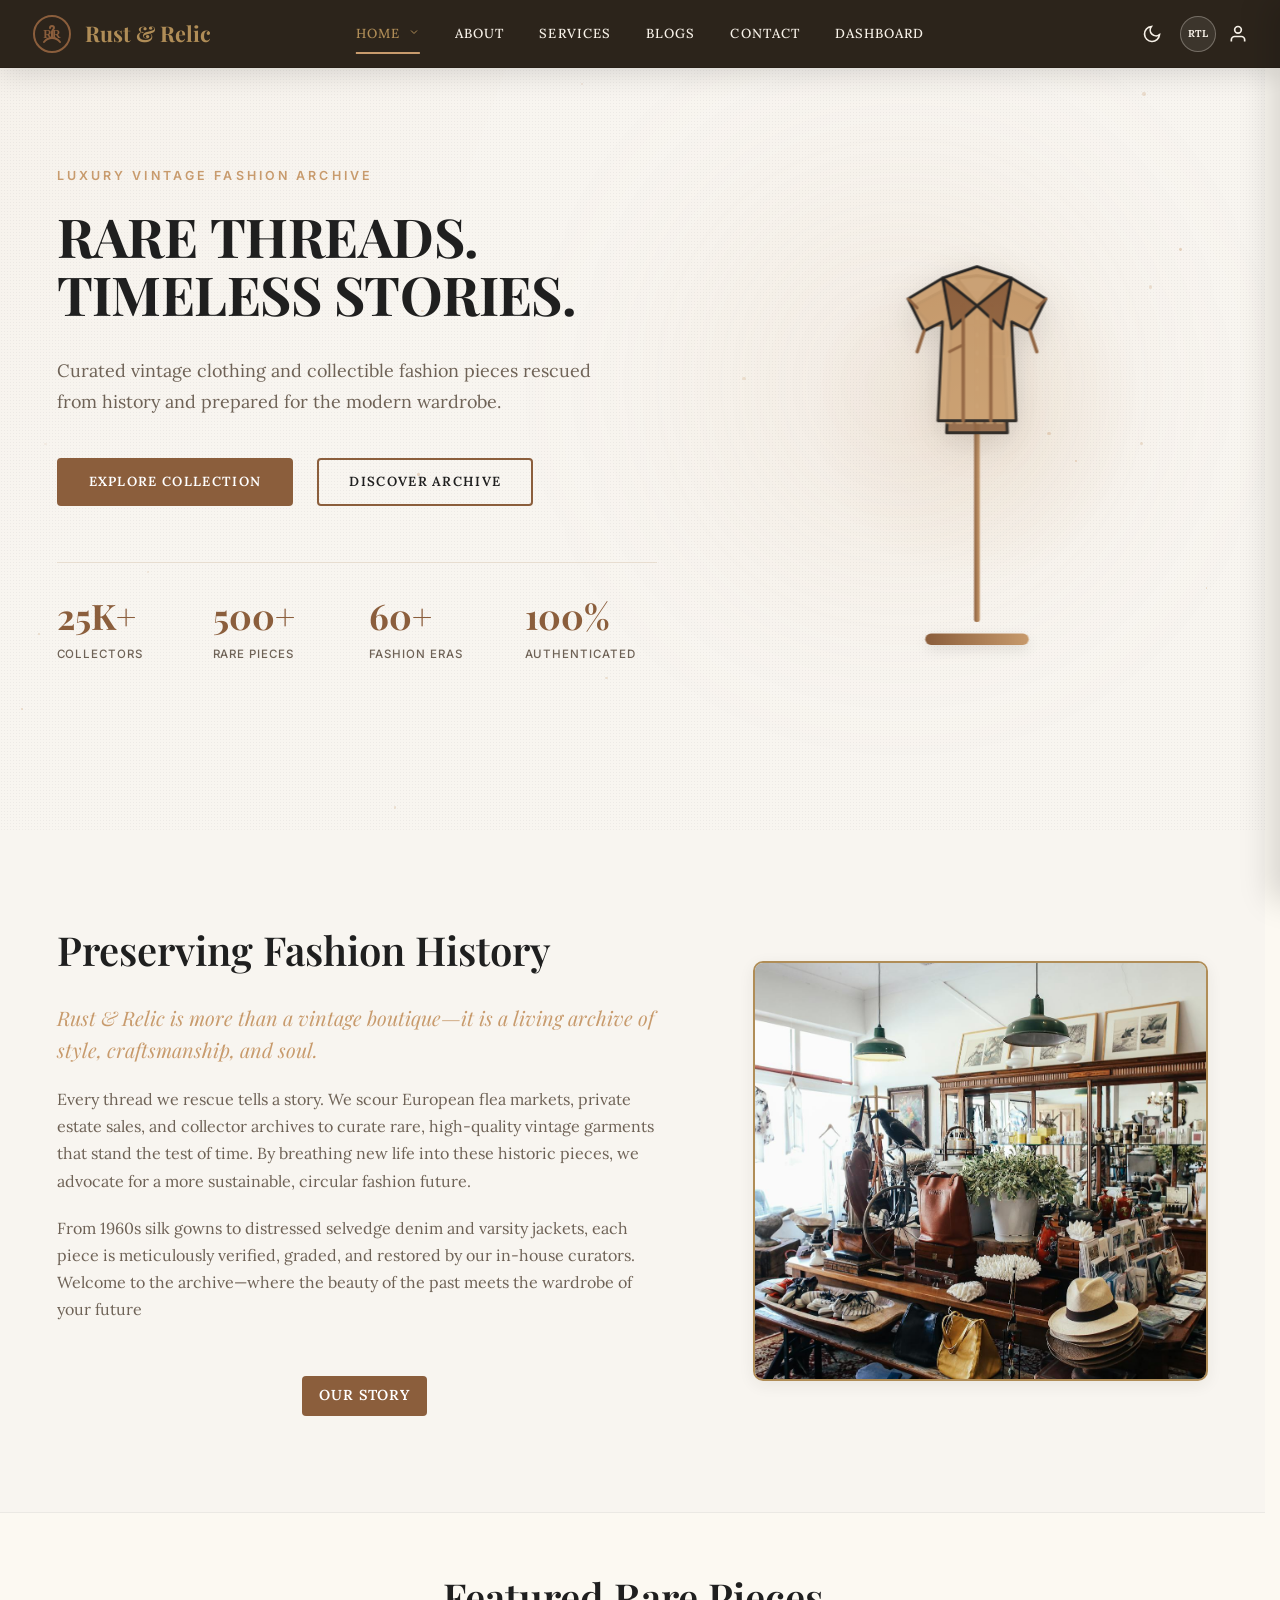
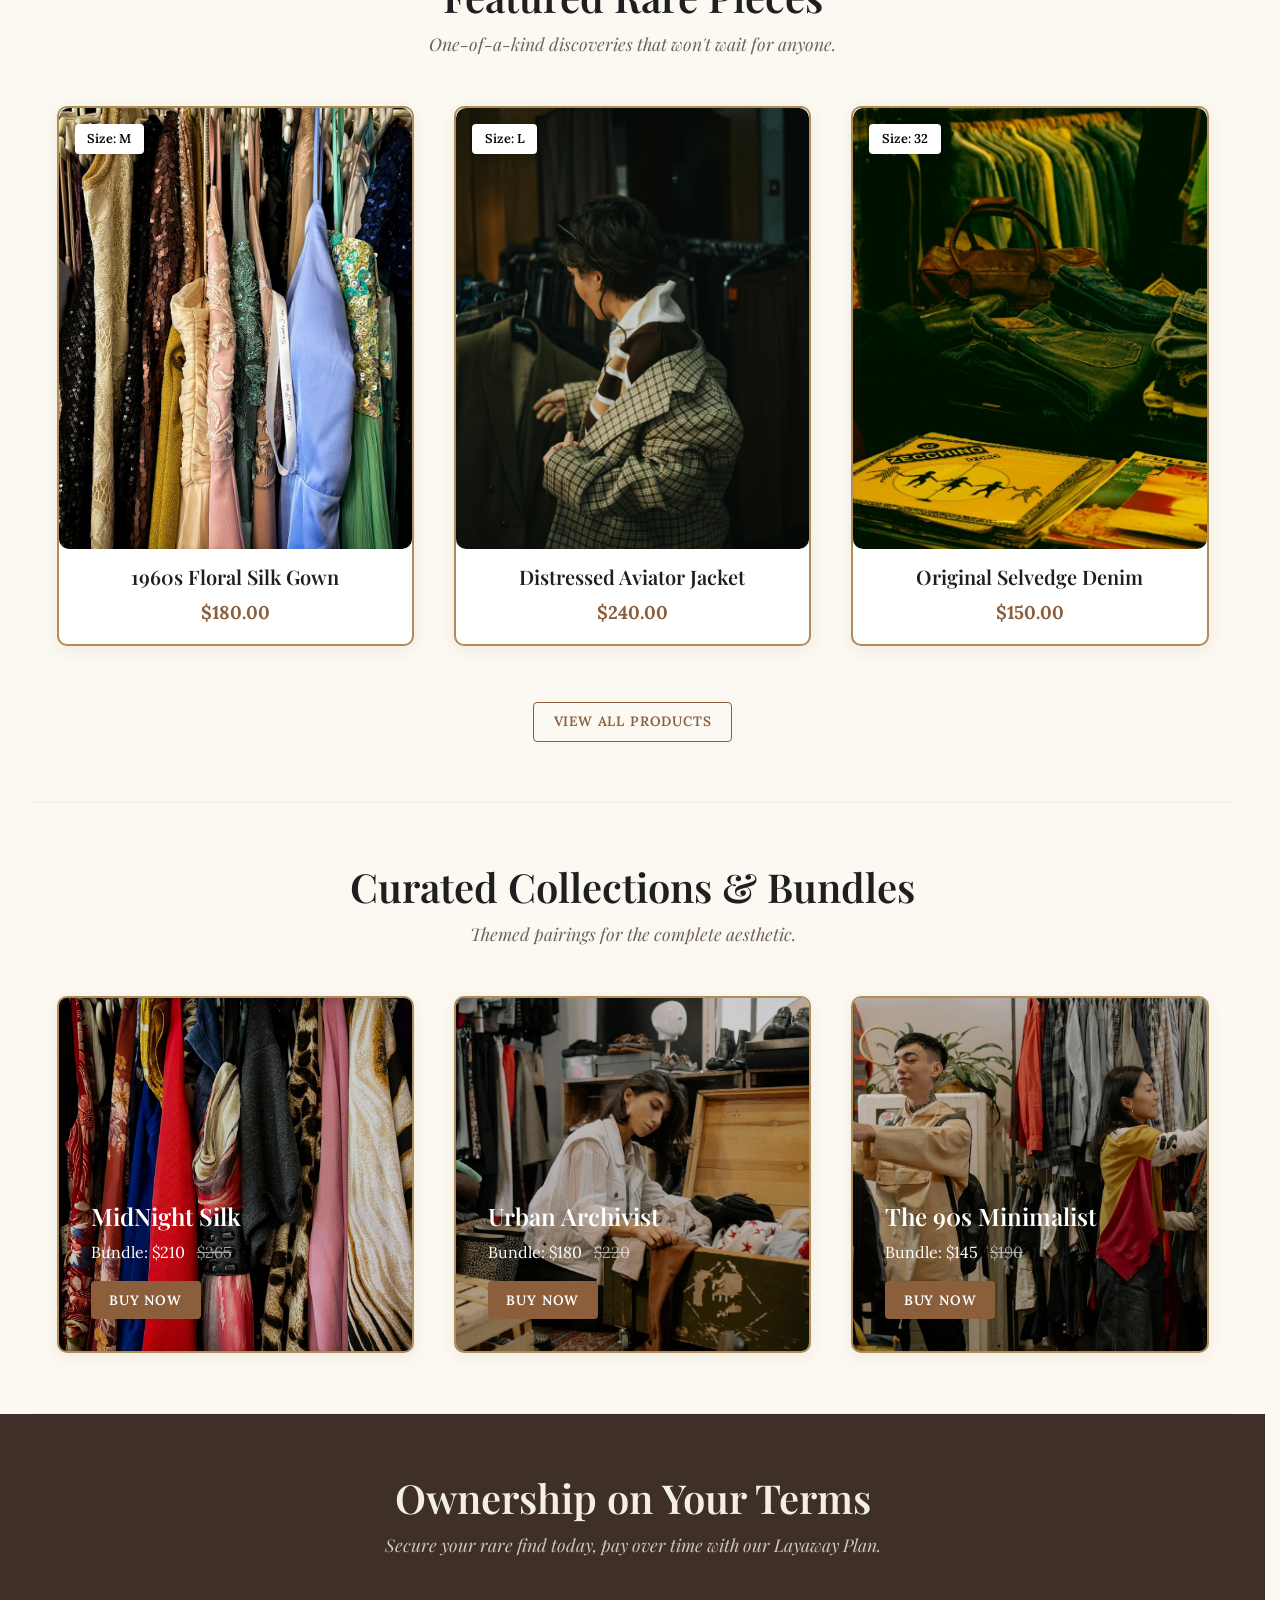
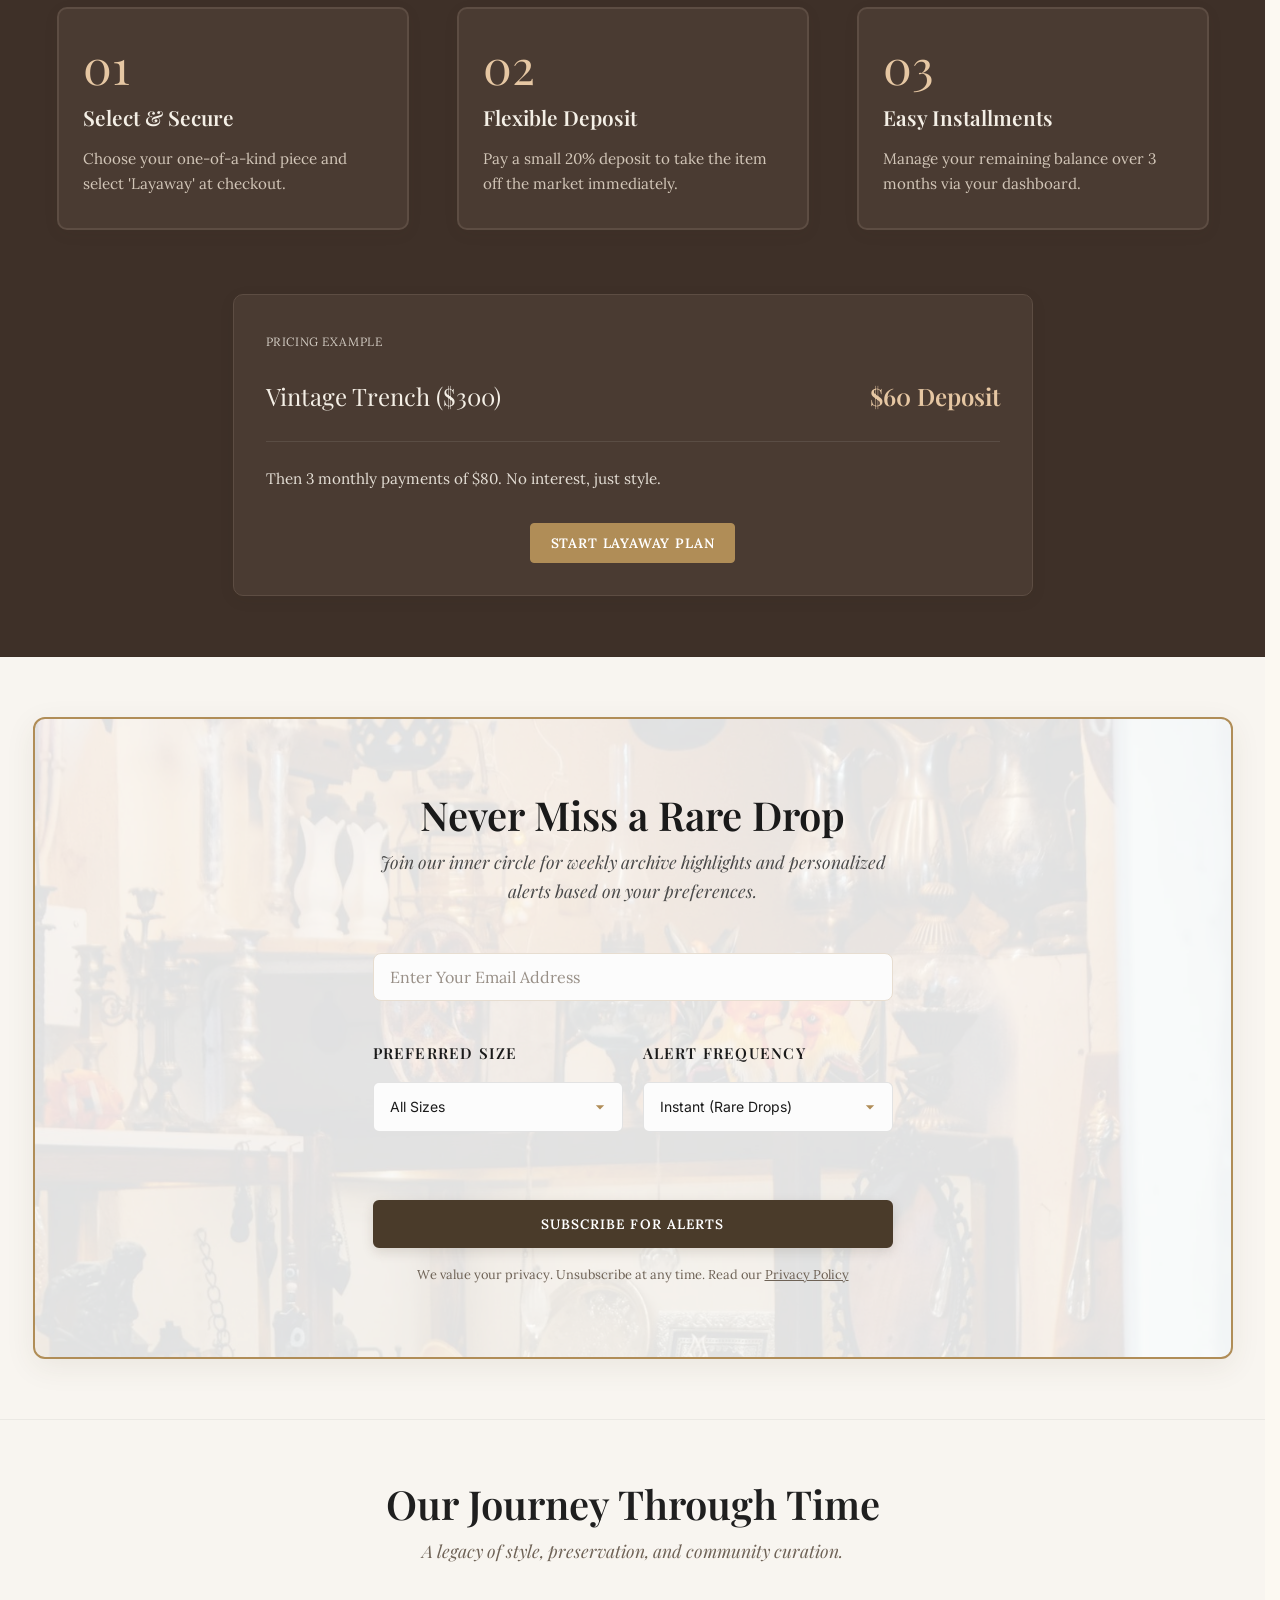
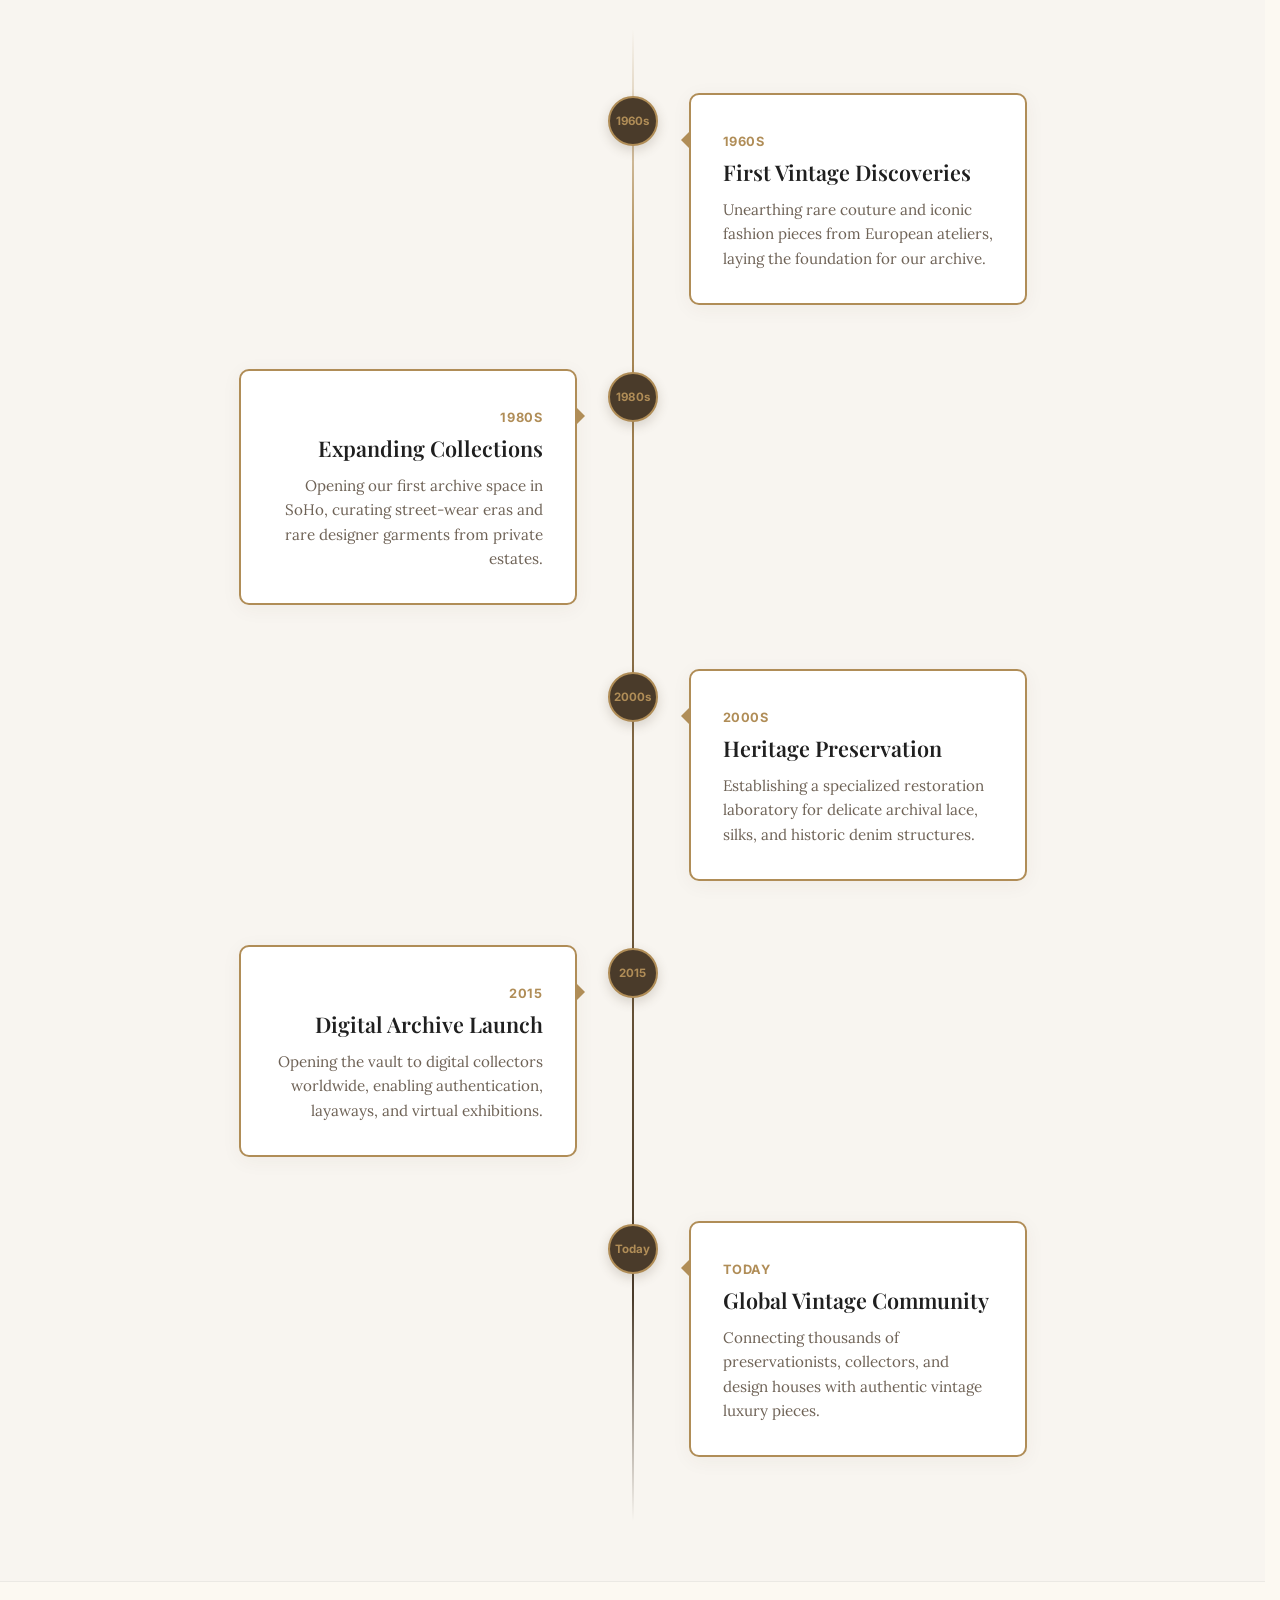
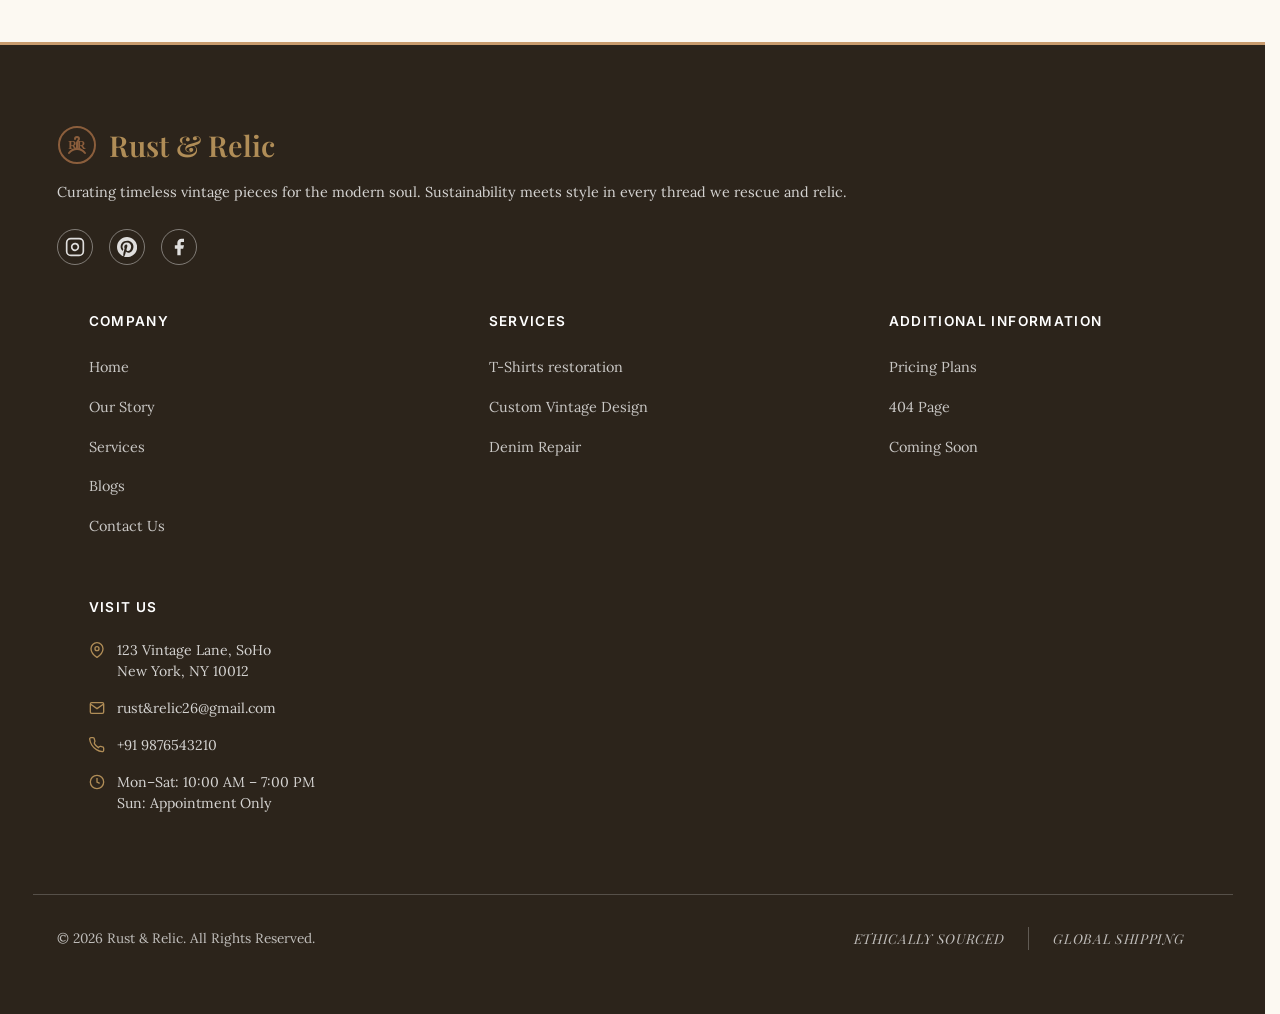
==== commit 52409c42: "Add files via upload" ====
--- a/index.html
+++ b/index.html
@@ -372,46 +372,48 @@
             </div>
         </section>
 
-        <section class="layaway-section container section-padding">
-            <div class="section-header text-center">
-                <h2 class="section-title">Ownership on Your Terms</h2>
-                <p class="section-desc">Secure your rare find today, pay over time with our Layaway Plan.</p>
-            </div>
-
-            <div class="grid layaway-steps">
-                <div class="step-card">
-                    <div class="step-number">01</div>
-                    <h3 class="step-title">Select & Secure</h3>
-                    <p class="step-desc">Choose your one-of-a-kind piece and select 'Layaway' at checkout.</p>
-                </div>
-                <div class="step-card">
-                    <div class="step-number">02</div>
-                    <h3 class="step-title">Flexible Deposit</h3>
-                    <p class="step-desc">Pay a small 20% deposit to take the item off the market immediately.</p>
-                </div>
-                <div class="step-card">
-                    <div class="step-number">03</div>
-                    <h3 class="step-title">Easy Installments</h3>
-                    <p class="step-desc">Manage your remaining balance over 3 months via your dashboard.</p>
-                </div>
-            </div>
-
-            <div class="pricing-example">
-                <div class="pricing-header">
-                    <span class="label">PRICING EXAMPLE</span>
-                </div>
-                <div class="pricing-row">
-                    <span>Vintage Trench ($300)</span>
-                    <span class="deposit-amount">$60 Deposit</span>
-                </div>
-                <div class="pricing-footer" style="margin-bottom: 2rem;">
-                    Then 3 monthly payments of $80. No interest, just style.
-                </div>
-                <button class="btn btn-primary layaway-btn" id="start-layaway-btn">Start Layaway Plan</button>
+        <section class="layaway-section section-padding brown-accent-section">
+            <div class="container">
+                <div class="section-header text-center">
+                    <h2 class="section-title">Ownership on Your Terms</h2>
+                    <p class="section-desc">Secure your rare find today, pay over time with our Layaway Plan.</p>
+                </div>
+
+                <div class="grid layaway-steps">
+                    <div class="step-card">
+                        <div class="step-number">01</div>
+                        <h3 class="step-title">Select & Secure</h3>
+                        <p class="step-desc">Choose your one-of-a-kind piece and select 'Layaway' at checkout.</p>
+                    </div>
+                    <div class="step-card">
+                        <div class="step-number">02</div>
+                        <h3 class="step-title">Flexible Deposit</h3>
+                        <p class="step-desc">Pay a small 20% deposit to take the item off the market immediately.</p>
+                    </div>
+                    <div class="step-card">
+                        <div class="step-number">03</div>
+                        <h3 class="step-title">Easy Installments</h3>
+                        <p class="step-desc">Manage your remaining balance over 3 months via your dashboard.</p>
+                    </div>
+                </div>
+
+                <div class="pricing-example">
+                    <div class="pricing-header">
+                        <span class="label">PRICING EXAMPLE</span>
+                    </div>
+                    <div class="pricing-row">
+                        <span>Vintage Trench ($300)</span>
+                        <span class="deposit-amount">$60 Deposit</span>
+                    </div>
+                    <div class="pricing-footer" style="margin-bottom: 2rem;">
+                        Then 3 monthly payments of $80. No interest, just style.
+                    </div>
+                    <button class="btn btn-primary layaway-btn" id="start-layaway-btn">Start Layaway Plan</button>
+                </div>
             </div>
         </section>
 
-        <section class="newsletter-section bg-secondary">
+        <section class="newsletter-section bg-secondary section-padding">
             <div class="container newsletter-inner">
                 <div class="newsletter-content">
                     <h2 class="section-title">Never Miss a Rare Drop</h2>
--- a/css/style.css
+++ b/css/style.css
@@ -1614,7 +1614,7 @@
 .footer-contact-item svg {
     flex-shrink: 0;
     margin-top: 2px;
-    color: rgba(255,255,255,0.9);
+    color: #B08D57;
 }
 
 .footer-contact-item a {
@@ -4246,7 +4246,7 @@
 }
 
 
-.nav-link:hover::after { transform: scaleX(1); }
+.nav-link:hover::after { transform: translateX(-50%) scaleX(1); }
 
 
 @keyframes gradientShift {
@@ -4732,4 +4732,186 @@
 }
 .site-header .hamburger-btn span {
     background-color: #F7F1E8 !important;
+}
+
+.brown-accent-section {
+    background-color: #3E3028 !important;
+    color: #F4EFE6 !important;
+    transition: background-color 0.4s ease, color 0.4s ease;
+}
+
+.brown-accent-section .section-title,
+.brown-accent-section h1,
+.brown-accent-section h2,
+.brown-accent-section h3,
+.brown-accent-section h4 {
+    color: #F4EFE6 !important;
+}
+
+.brown-accent-section .section-desc,
+.brown-accent-section p,
+.brown-accent-section .stat-label-new,
+.brown-accent-section .about-brief-text,
+.brown-accent-section .timeline-step-desc,
+.brown-accent-section .step-desc,
+.brown-accent-section .faq-answer,
+.brown-accent-section .blog-meta,
+.brown-accent-section .review-quote,
+.brown-accent-section .registry-desc,
+.brown-accent-section .checkbox-label,
+.brown-accent-section .bd-bullet-list li,
+.brown-accent-section li {
+    color: #D2C6B8 !important;
+}
+
+.brown-accent-section a:not(.btn) {
+    color: #E6C7A3 !important;
+}
+
+.brown-accent-section a:not(.btn):hover {
+    color: #F0D9C0 !important;
+}
+
+.brown-accent-section .step-card,
+.brown-accent-section .testimonial-card,
+.brown-accent-section .curation-card,
+.brown-accent-section .pricing-example,
+.brown-accent-section .faq-item,
+.brown-accent-section .contact-review-card,
+.brown-accent-section .registry-box,
+.brown-accent-section .bd-tips-section,
+.brown-accent-section .team-card {
+    background-color: #4A3B32 !important;
+    border-color: #5D4D43 !important;
+    color: #F4EFE6 !important;
+}
+
+.brown-accent-section .step-number,
+.brown-accent-section .stars,
+.brown-accent-section .star-rating {
+    color: #E6C7A3 !important;
+}
+
+.brown-accent-section .faq-question {
+    color: #F4EFE6 !important;
+    border-bottom-color: rgba(230, 199, 163, 0.2) !important;
+}
+.brown-accent-section .faq-answer p {
+    color: #D2C6B8 !important;
+}
+
+.brown-accent-section .team-role {
+    color: #E6C7A3 !important;
+}
+
+.brown-accent-section .team-social a {
+    color: #E6C7A3 !important;
+}
+
+.brown-accent-section .team-social a:hover {
+    color: #F0D9C0 !important;
+}
+
+.brown-accent-section .pricing-example span {
+    color: #F4EFE6 !important;
+}
+.brown-accent-section .pricing-example .deposit-amount {
+    color: #E6C7A3 !important;
+}
+
+.brown-accent-section input[type="email"],
+.brown-accent-section input[type="text"],
+.brown-accent-section select,
+.brown-accent-section textarea {
+    background-color: #2C241B !important;
+    color: #F4EFE6 !important;
+    border-color: #5D4D43 !important;
+}
+.brown-accent-section input::placeholder {
+    color: #8A7E72 !important;
+}
+.brown-accent-section .btn-primary {
+    background-color: #B08D57 !important;
+    color: #FFFFFF !important;
+    border-color: #B08D57 !important;
+}
+.brown-accent-section .btn-primary:hover {
+    background-color: #C5A06B !important;
+    border-color: #C5A06B !important;
+}
+
+.brown-accent-section .sourcing-item {
+    background-color: #ffffff !important;
+    border-color: #E2D7C8 !important;
+    box-shadow: 0 8px 30px rgba(0, 0, 0, 0.1) !important;
+}
+
+html[data-theme='dark'] .brown-accent-section .sourcing-item {
+    background-color: #2D2520 !important;
+    border-color: #4A3B32 !important;
+}
+
+.brown-accent-section .sourcing-item .sourcing-title {
+    color: #1A1A1A !important;
+}
+
+html[data-theme='dark'] .brown-accent-section .sourcing-item .sourcing-title {
+    color: #F4EFE6 !important;
+}
+
+.brown-accent-section .sourcing-item .sourcing-desc {
+    color: #2C241B !important;
+}
+
+html[data-theme='dark'] .brown-accent-section .sourcing-item .sourcing-desc {
+    color: #D2C6B8 !important;
+}
+
+.brown-accent-section .sourcing-item .sourcing-num {
+    color: var(--clr-primary, #8B5E3C) !important;
+    opacity: 0.61 !important;
+}
+
+.brown-accent-section .sd-process-step {
+    background-color: #F7F1E8 !important;
+    border-color: #D6C8B4 !important;
+    color: #1A1A1A !important;
+}
+
+html[data-theme='dark'] .brown-accent-section .sd-process-step {
+    background-color: #2D2520 !important;
+    border-color: #4A3B32 !important;
+    color: #F4EFE6 !important;
+}
+
+.brown-accent-section .sd-process-step h4 {
+    color: #1A1A1A !important;
+}
+
+html[data-theme='dark'] .brown-accent-section .sd-process-step h4 {
+    color: #F4EFE6 !important;
+}
+
+.brown-accent-section .sd-process-step p {
+    color: #2C241B !important;
+}
+
+html[data-theme='dark'] .brown-accent-section .sd-process-step p {
+    color: #D2C6B8 !important;
+}
+
+.brown-accent-section .sd-process-number {
+    background-color: var(--primary-color, #4A3B2A) !important;
+    color: #ffffff !important;
+}
+
+.brown-accent-section .author-name {
+    color: #F4EFE6 !important;
+}
+.brown-accent-section .author-title {
+    color: #E6C7A3 !important;
+}
+
+.brown-accent-section .bd-bullet-list li::before {
+    color: #E6C7A3 !important;
 }
--- a/css/home.css
+++ b/css/home.css
@@ -283,20 +283,21 @@
     width: 100%;
     max-width: 440px;
     height: 520px;
-    background-color: rgba(243, 236, 226, 0.4);
-    border: 1px solid rgba(200, 155, 109, 0.15);
-    border-radius: 20px;
+    background-color: transparent;
+    border: none;
+    border-radius: 0;
     display: flex;
     justify-content: center;
     align-items: center;
-    overflow: hidden;
-    box-shadow: inset 0 0 40px rgba(139, 94, 60, 0.02), var(--shadow-soft);
-    transition: background-color 0.4s, border-color 0.4s;
+    overflow: visible;
+    box-shadow: none;
+    transform: scale(1.15);
+    transition: transform 0.4s ease;
 }
 
 html[data-theme='dark'] .fashion-showcase-container {
-    background-color: rgba(26, 26, 26, 0.3);
-    border-color: rgba(230, 199, 163, 0.1);
+    background-color: transparent;
+    border-color: transparent;
 }
 
 .spotlight {
@@ -1003,7 +1004,7 @@
 .home-isolated .drawer-link.active {
     color: var(--clr-accent) !important;
 }
-}
+
 
 html[data-theme='dark'] .home-isolated .drawer-link {
     color: #ffffff !important;
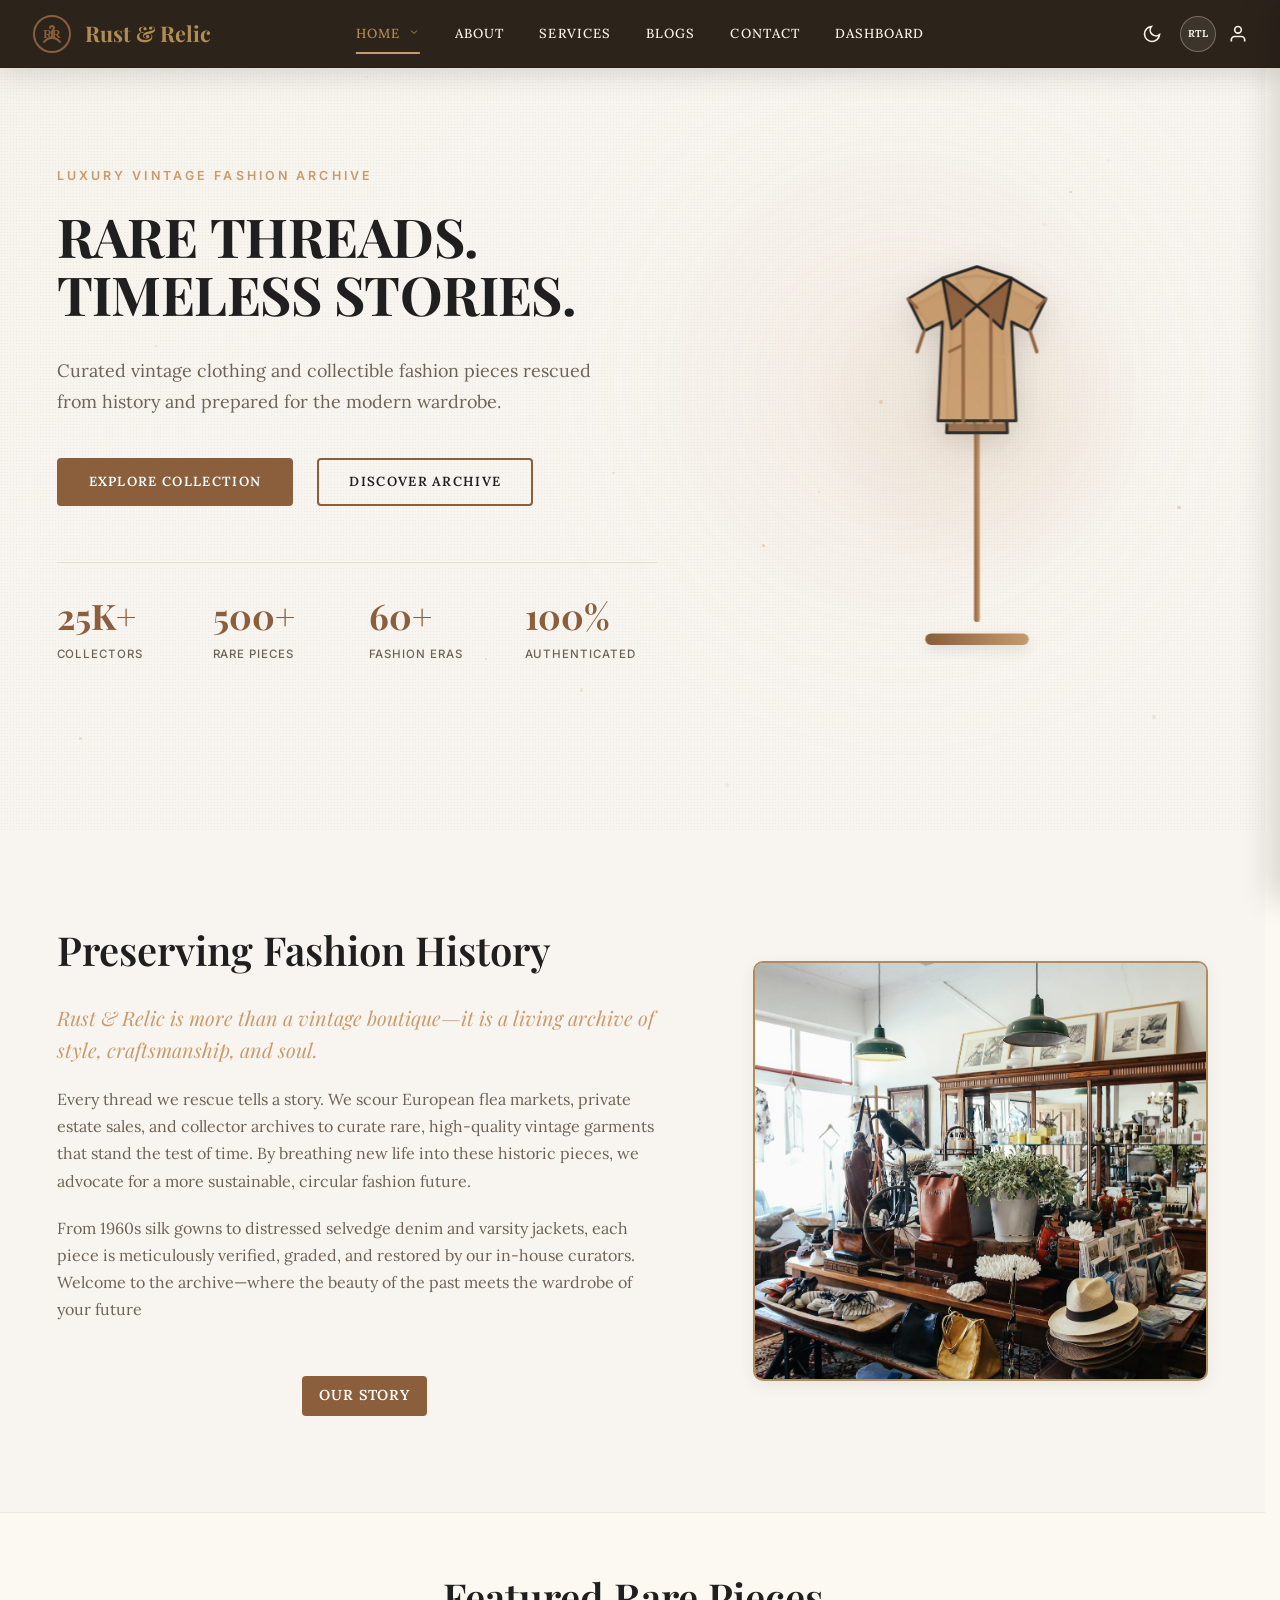
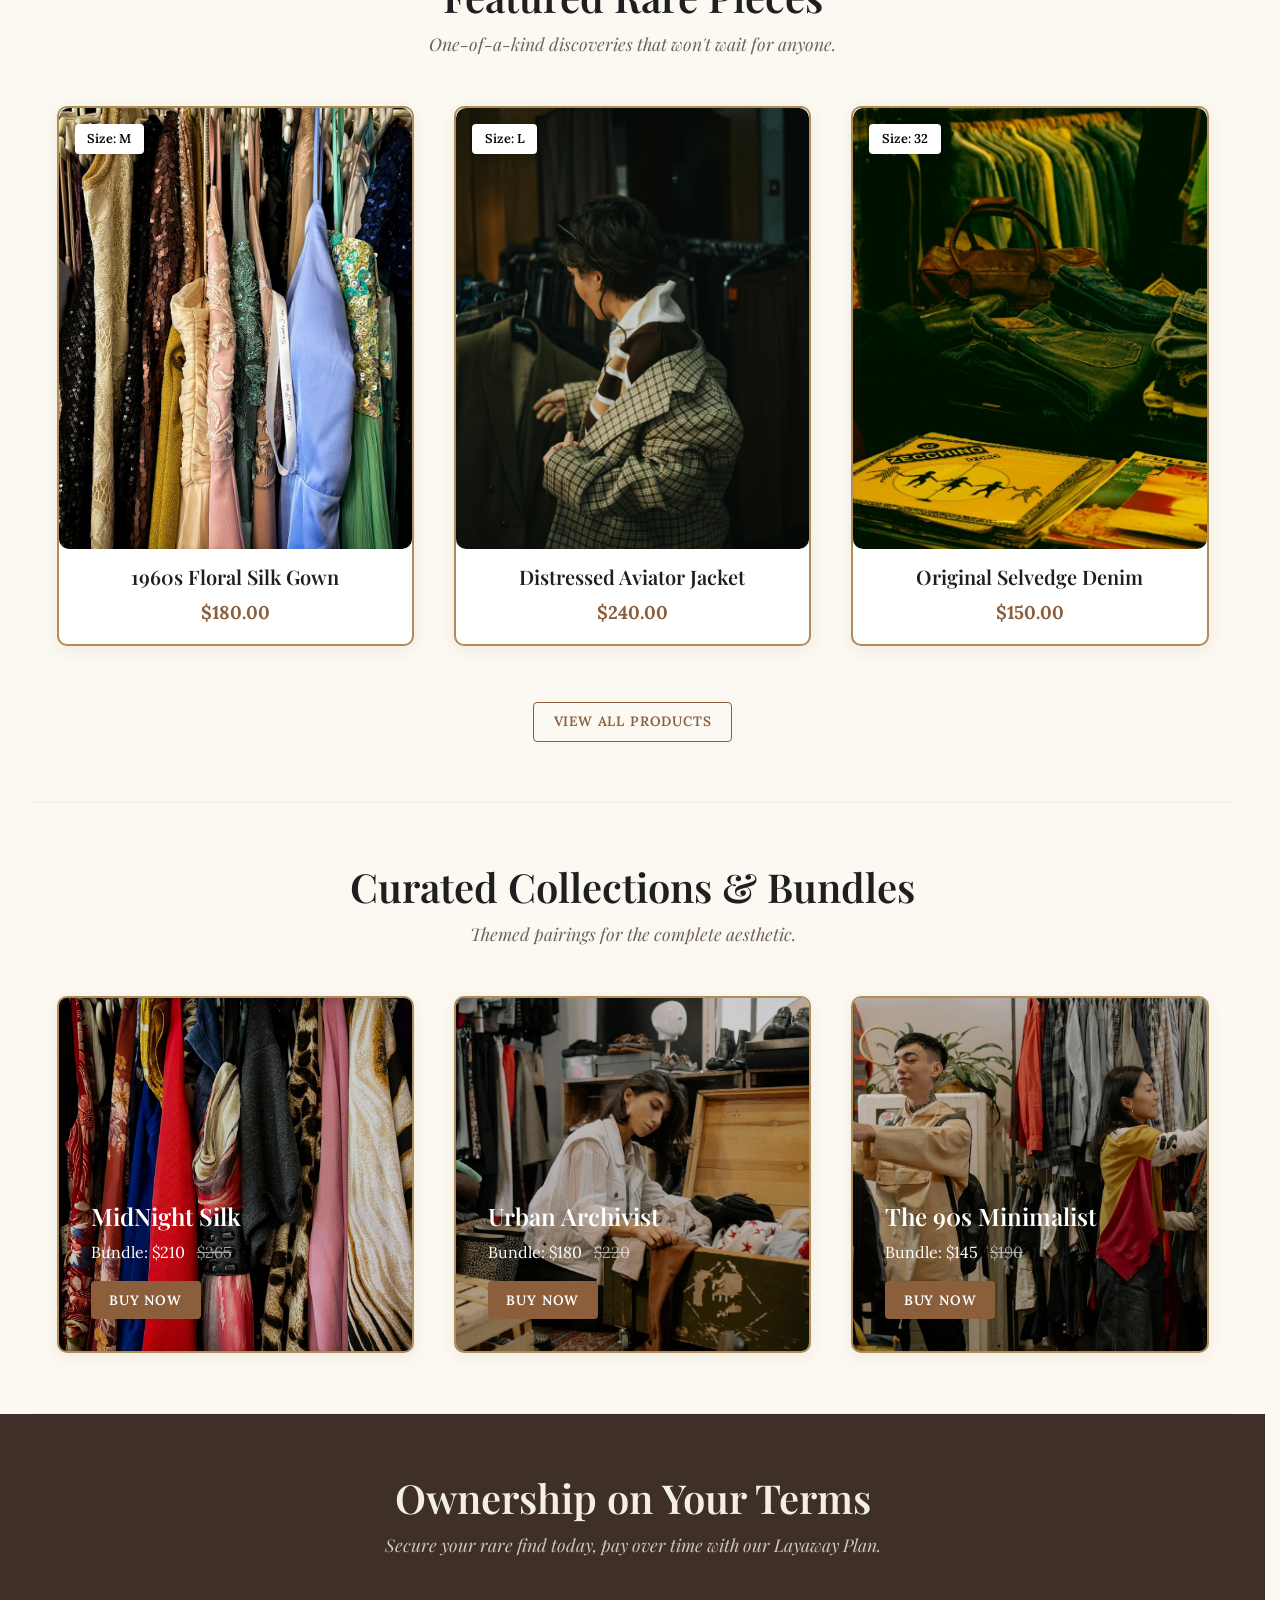
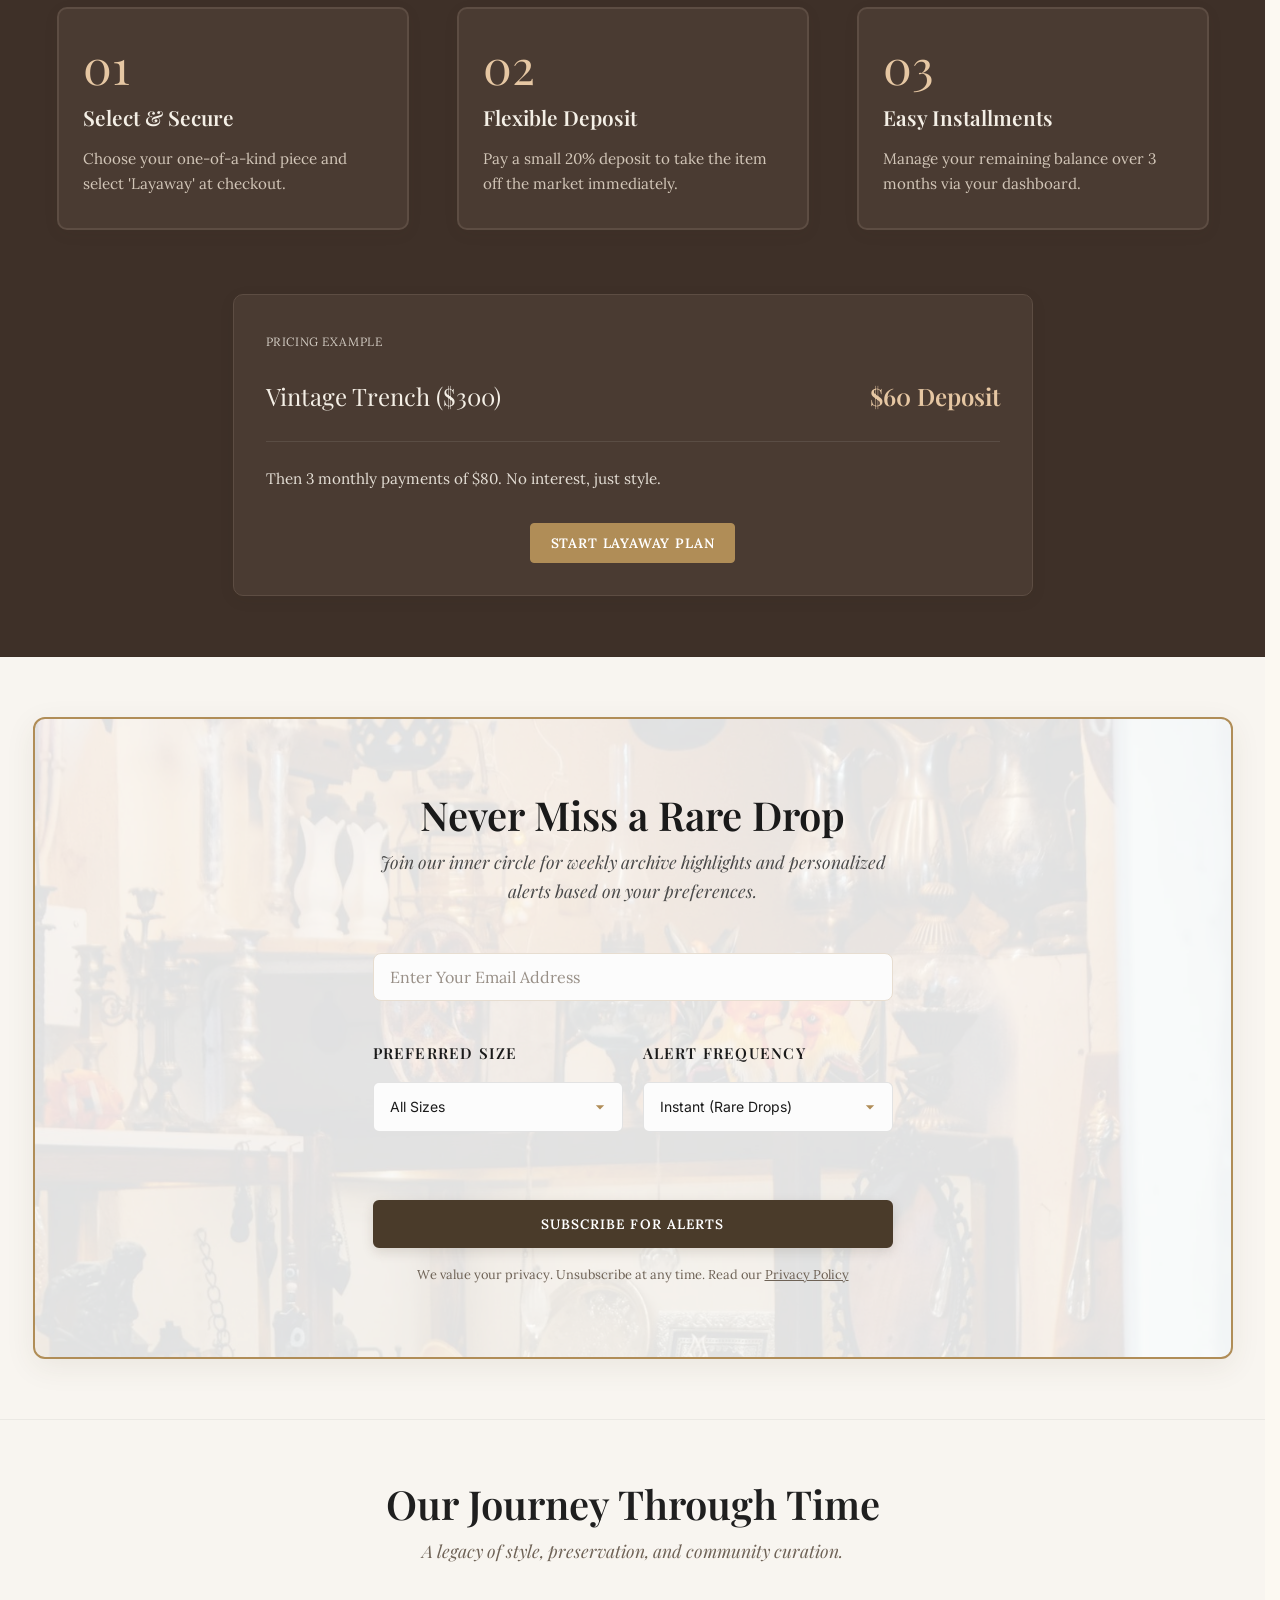
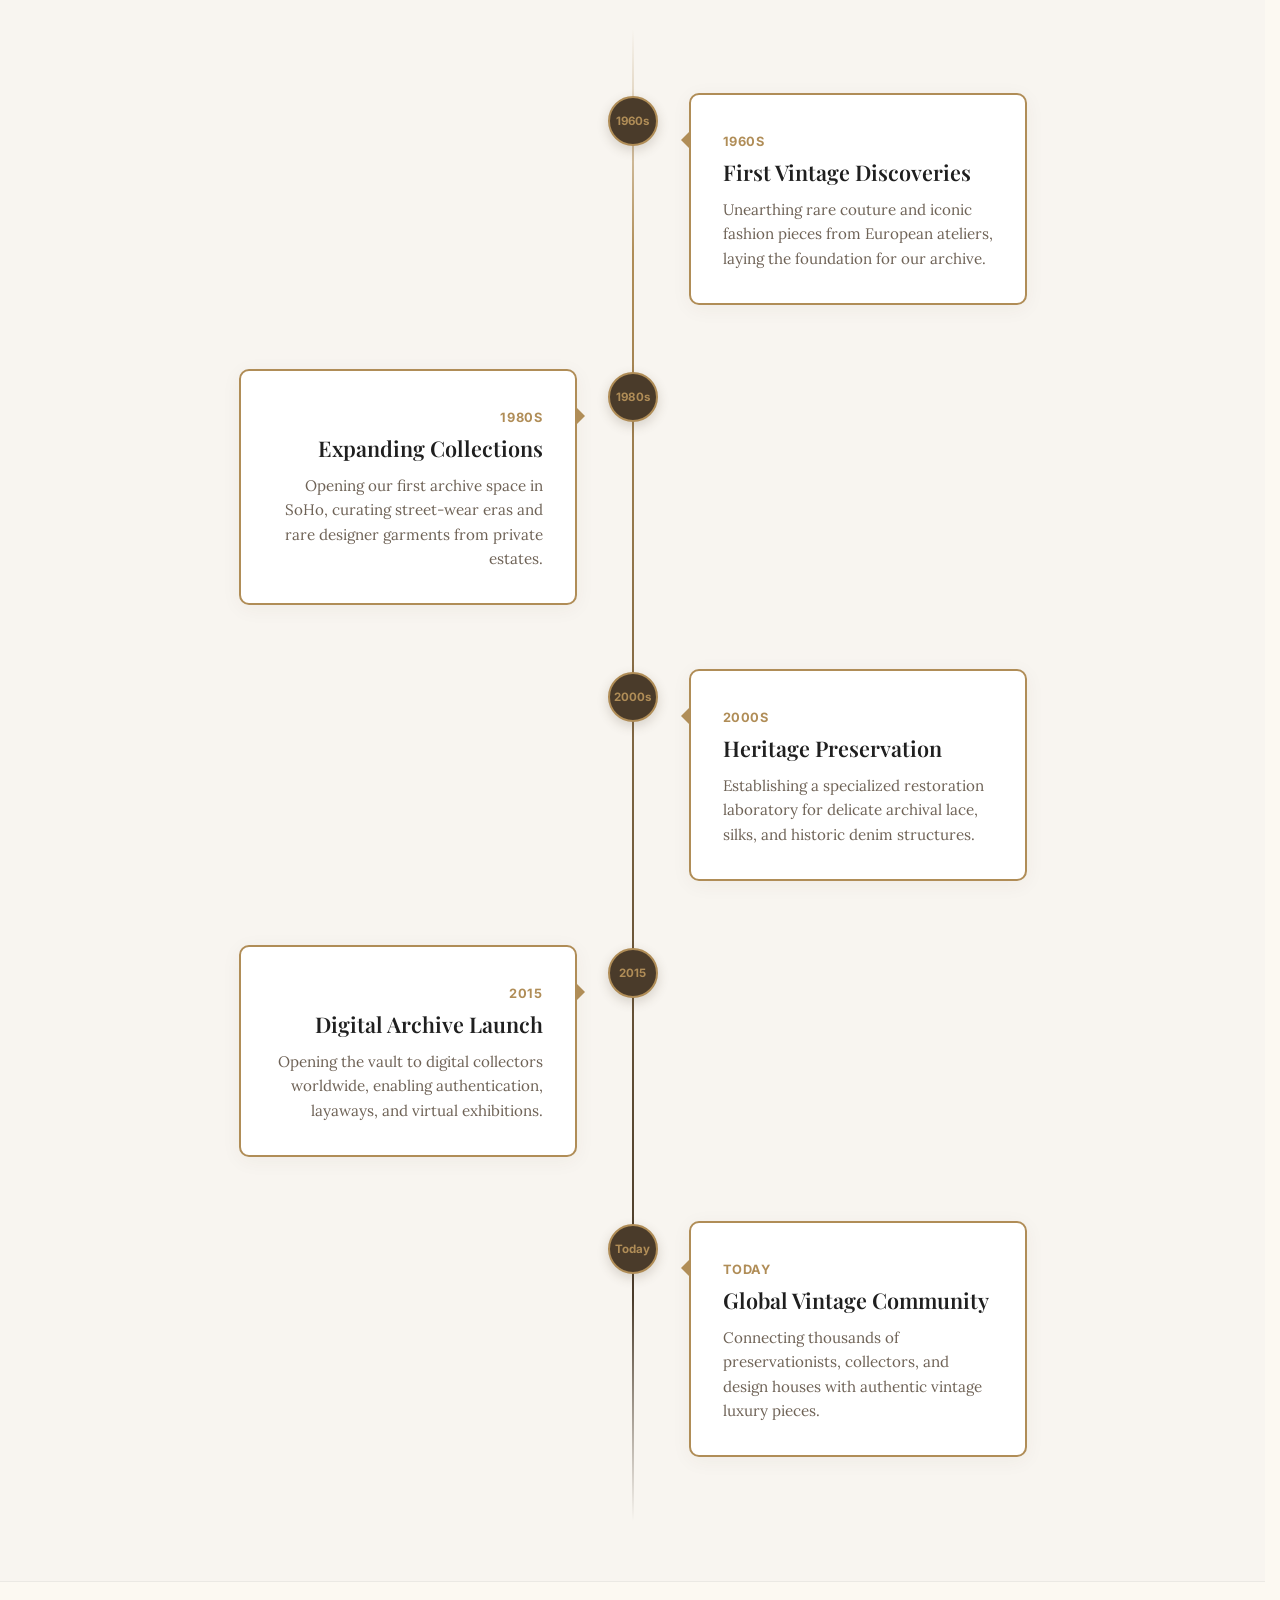
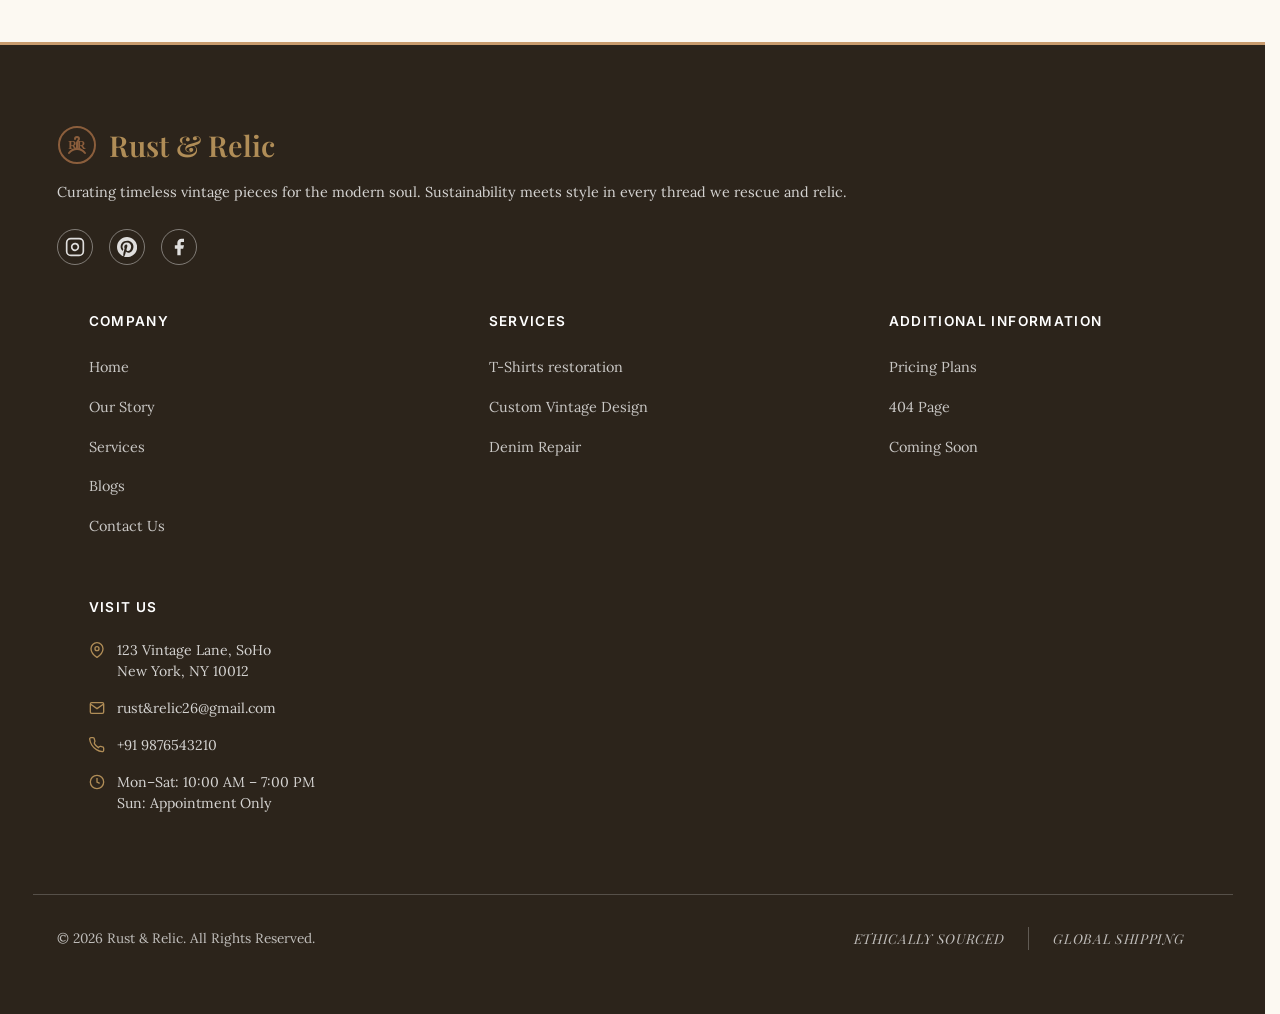
==== commit 174253e6: "Add files via upload" ====
--- a/index.html
+++ b/index.html
@@ -81,17 +81,18 @@
             <nav class="drawer-nav">
                 <div class="drawer-section">
                     <a href="index.html" class="drawer-link active">Home</a>
-                    <a href="./pages/about.html" class="drawer-link">About Page</a>
-                    <a href="./pages/services.html" class="drawer-link">Services Page</a>
-                    <a href="./pages/blogs.html" class="drawer-link">Blogs Page</a>
-                    <a href="./pages/contact.html" class="drawer-link">Contact Page</a>
+                    <a href="./pages/home2.html" class="drawer-link">Home 2</a>
+                    <a href="./pages/about.html" class="drawer-link">About</a>
+                    <a href="./pages/services.html" class="drawer-link">Services</a>
+                    <a href="./pages/blogs.html" class="drawer-link">Blogs</a>
+                    <a href="./pages/contact.html" class="drawer-link">Contact</a>
+                    <a href="./pages/dashboard.html" class="drawer-link">Dashboard</a>
                 </div>
 
                 <div class="drawer-separator"></div>
 
                 <div class="drawer-section">
                     <a href="./pages/signup.html" class="drawer-link drawer-auth">Signup</a>
-                    <a href="./pages/dashboard.html" class="drawer-link drawer-auth">Dashboard</a>
                 </div>
 
                 <div class="drawer-separator"></div>
--- a/css/style.css
+++ b/css/style.css
@@ -2256,7 +2256,7 @@
     .banner-icon-bg {
         flex: 0 0 150px;
         width: 100%;
-        background-color: var(--clr-accent-hover);
+        background-color: rgba(0, 0, 0, 0.2) !important;
     }
 
     .bell-icon-wrapper {
@@ -2541,6 +2541,20 @@
     .container {
         max-width: 100%;
         padding-inline: 1.5rem;
+    }
+
+    .footer-grid {
+        grid-template-columns: 1fr 1fr !important;
+        gap: 2.5rem !important;
+    }
+
+    .footer-brand {
+        grid-column: 1 / -1 !important;
+    }
+
+    .footer-newsletter {
+        grid-column: 1 / -1 !important;
+        max-width: 100% !important;
     }
 
     .newsletter-inner {
@@ -2694,6 +2708,85 @@
     
     .hamburger-btn {
         display: flex;
+    }
+}
+
+@media (max-width: 600px) {
+    .site-footer {
+        padding-top: 3.5rem !important;
+        padding-bottom: 2rem !important;
+        text-align: center !important;
+    }
+
+    .footer-grid {
+        grid-template-columns: 1fr !important;
+        gap: 2.25rem !important;
+        margin-bottom: 3rem !important;
+        text-align: center !important;
+    }
+
+    .footer-brand {
+        grid-column: 1 / -1 !important;
+        display: flex !important;
+        flex-direction: column !important;
+        align-items: center !important;
+        padding-right: 0 !important;
+        text-align: center !important;
+    }
+
+    .footer-brand div {
+        justify-content: center !important;
+    }
+
+    .footer-brand .logo {
+        justify-content: center !important;
+        margin-bottom: 1rem !important;
+    }
+
+    .social-links {
+        justify-content: center !important;
+    }
+
+    .footer-links {
+        text-align: center !important;
+    }
+
+    .footer-links ul {
+        padding: 0 !important;
+    }
+
+    .footer-contact-col {
+        display: flex !important;
+        flex-direction: column !important;
+        align-items: center !important;
+        text-align: center !important;
+    }
+
+    .footer-contact-item {
+        justify-content: center !important;
+        text-align: center !important;
+    }
+
+    .footer-bottom {
+        flex-direction: column-reverse !important;
+        align-items: center !important;
+        gap: 1rem !important;
+        text-align: center !important;
+    }
+
+    .footer-badges {
+        justify-content: center !important;
+    }
+
+    .footer-newsletter {
+        grid-column: 1 / -1 !important;
+        max-width: 100% !important;
+        text-align: center !important;
+        margin-inline: auto !important;
+    }
+
+    .footer-newsletter .newsletter-form {
+        margin-inline: auto !important;
     }
 }
 
--- a/css/home.css
+++ b/css/home.css
@@ -548,7 +548,7 @@
 
 @media (max-width: 1024px) {
     .premium-hero {
-        padding: 50px 0;
+        padding: 120px 0 50px;
     }
     .hero-container {
         grid-template-columns: 1fr;
@@ -1481,7 +1481,7 @@
     }
 
     .premium-hero {
-        padding: 40px 0 50px !important;
+        padding: 110px 0 50px !important;
         min-height: auto !important;
     }
     
@@ -1595,8 +1595,21 @@
     
     .mannequin-wrapper {
         transform: scale(0.72) !important;
-        height: 340px !important;
-        width: 100% !important;
+        width: 320px !important;
+        height: 440px !important;
+        margin: 0 auto !important;
+    }
+    
+    @media (max-width: 480px) {
+        .mannequin-wrapper {
+            transform: scale(0.64) !important;
+        }
+    }
+    
+    @media (max-width: 375px) {
+        .mannequin-wrapper {
+            transform: scale(0.56) !important;
+        }
     }
     
     .home-isolated .cards-grid,
